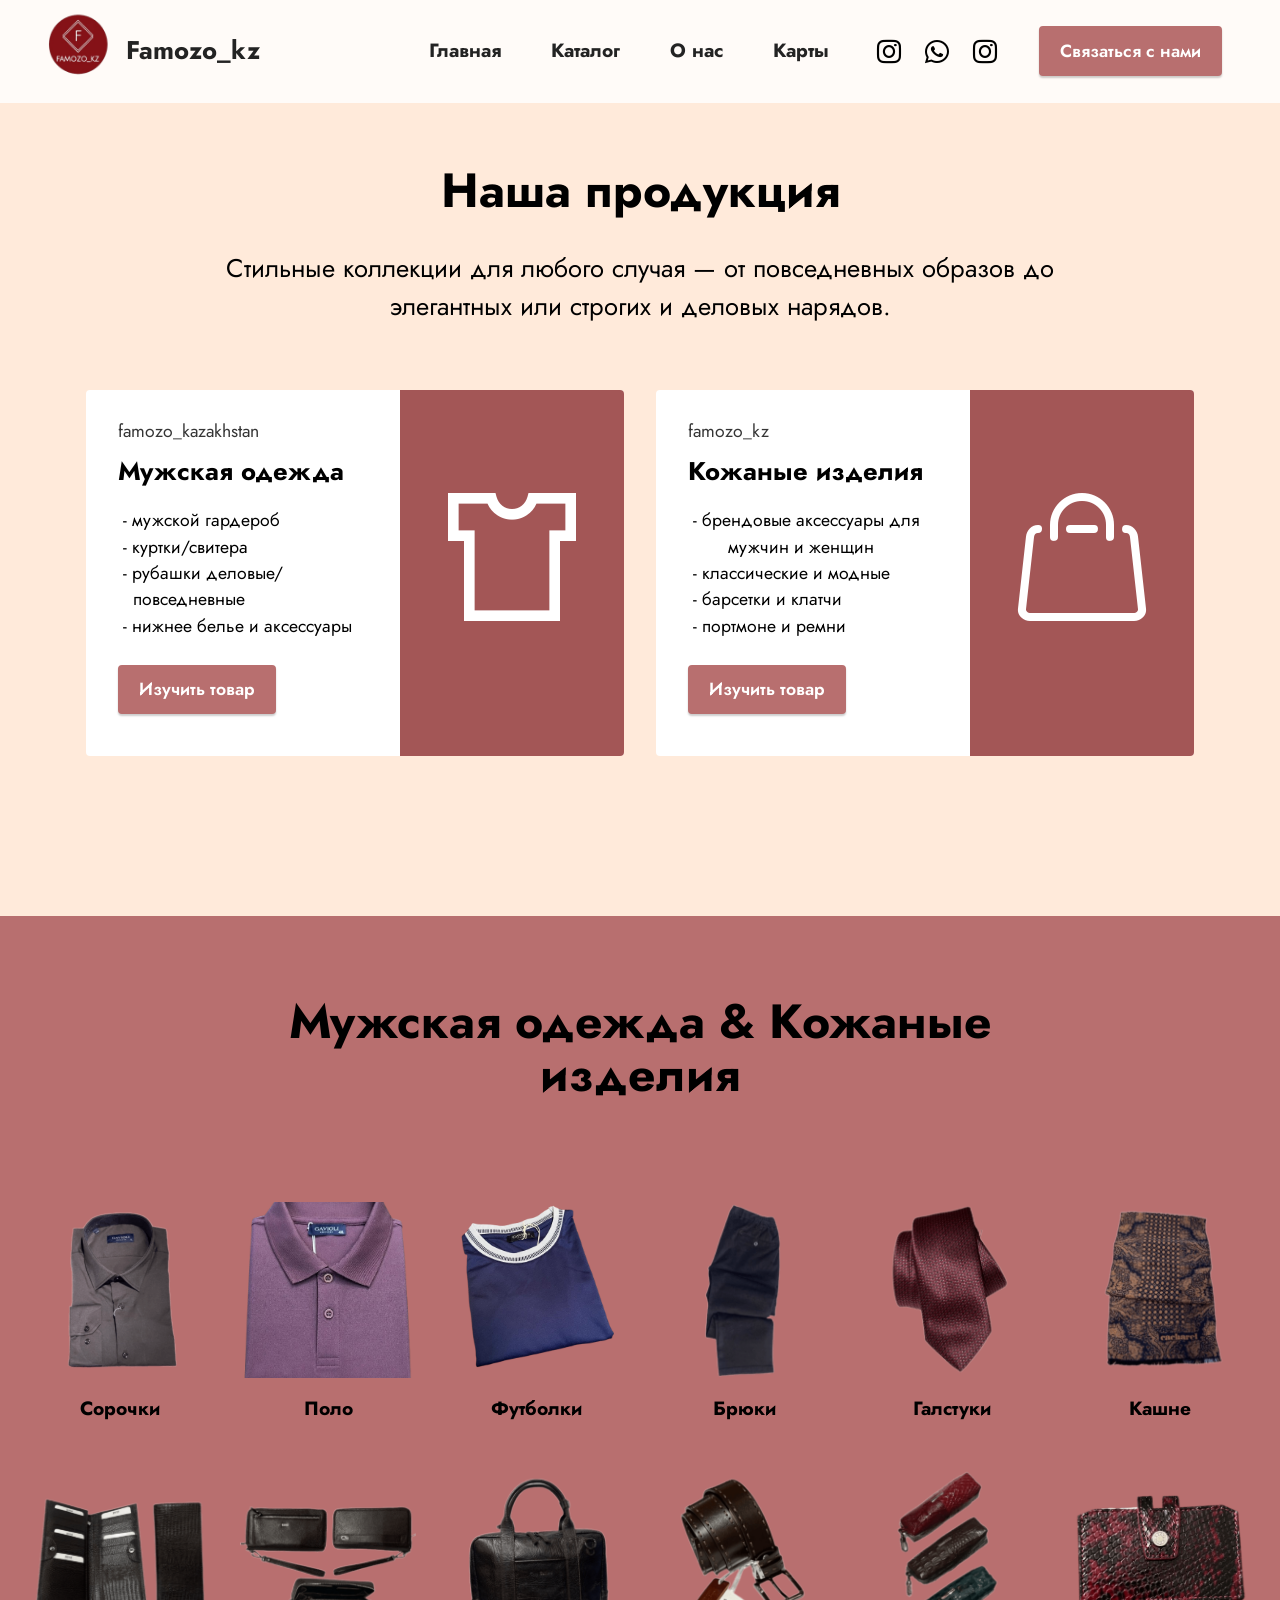
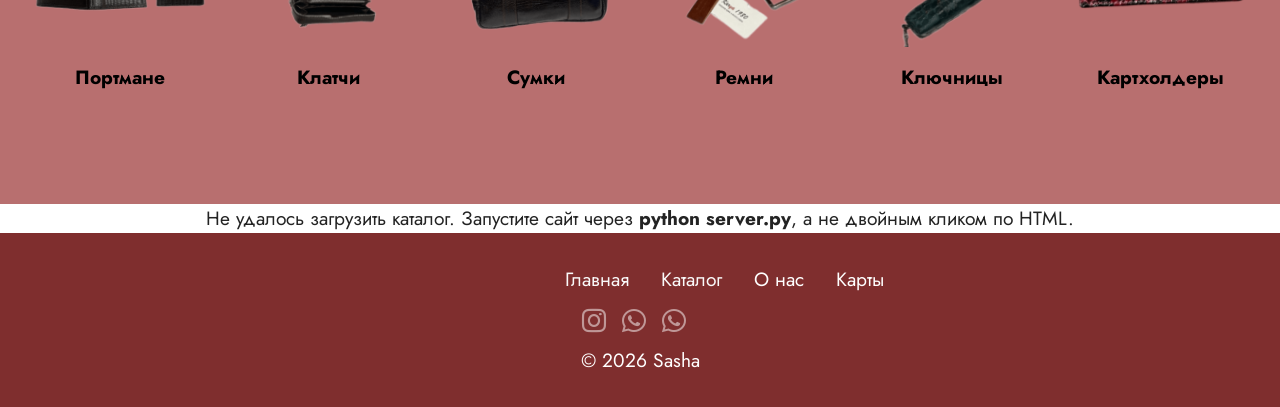
==== catalog.html @ 2999d021 "Initial commit" ====
<!DOCTYPE html>

<html>
<head>
<link href="https://famozo.kz/catalog.html" rel="canonical"/>
<meta charset="utf-8"/>
<meta content="IE=edge" http-equiv="X-UA-Compatible"/>
<meta content="summary_large_image" name="twitter:card">
<meta content="assets/images/catalog-meta.png" name="twitter:image:src"/>
<meta content="assets/images/catalog-meta.png" property="og:image"/>
<meta content="Каталог мужской одежды и аксессуаров в Казахстане | Famozo" name="twitter:title"/>
<meta content="width=device-width, initial-scale=1, minimum-scale=1" name="viewport"/>
<link href="assets/images/logo_3.png" rel="shortcut icon" type="image/x-icon"/>
<meta content="Каталог мужской одежды и кожаных аксессуаров в Казахстане: сорочки, брюки, галстуки, ремни, сумки и портмоне. Брендовые товары Famozo — стиль, качество и доступные цены." name="description"/>
<meta content="Каталог мужской одежды и кожаных аксессуаров в Казахстане" property="og:title"/>
<meta content="Каталог мужской одежды и кожаных аксессуаров в Казахстане: сорочки, брюки, галстуки, ремни, сумки и портмоне. Брендовые товары Famozo — стиль, качество и доступные цены." property="og:description"/>
<meta content="assets/images/logo_4.png" property="og:image"/>
<meta content="https://famozo.kz/catalog.html" property="og:url"/>
<meta content="website" property="og:type"/>
<title>Каталог мужской одежды и аксессуаров в Казахстане | Famozo</title>
<link href="assets/web/assets/mobirise-icons2/mobirise2.css" rel="stylesheet"/>
<link href="assets/web/assets/mobirise-icons-bold/mobirise-icons-bold.css" rel="stylesheet"/>
<link href="assets/bootstrap/css/bootstrap.min.css" rel="stylesheet"/>
<link href="assets/animatecss/animate.css" rel="stylesheet"/>
<link href="assets/dropdown/css/style.css" rel="stylesheet"/>
<link href="assets/socicon/css/styles.css" rel="stylesheet"/>
<link href="assets/theme/css/style.css" rel="stylesheet"/>
<link as="style" href="https://fonts.googleapis.com/css?family=Jost:100,200,300,400,500,600,700,800,900,100i,200i,300i,400i,500i,600i,700i,800i,900i&amp;display=swap" onload="this.onload=null;this.rel='stylesheet'" rel="preload"/>
<noscript><link href="https://fonts.googleapis.com/css?family=Jost:100,200,300,400,500,600,700,800,900,100i,200i,300i,400i,500i,600i,700i,800i,900i&amp;display=swap" rel="stylesheet"/></noscript>
<link as="style" href="assets/mobirise/css/mbr-additional.css?v=V10_A55959_BUTTONS_WHITE_20260609_2" rel="preload"/><link href="assets/mobirise/css/mbr-additional.css?v=V10_A55959_BUTTONS_WHITE_20260609_2" rel="stylesheet" type="text/css"/>
</meta>
<style id="catalog-dynamic-fixes-v10-final">
  /* FAMOZO_VERSION_COLOR_BUTTONS_V10_FINAL
     Принудительное чередование цветов секций каталога и черный текст везде. */
  #dynamic-catalog-sections section.catalog-bg-1,
  section.catalog-bg-1,
  .catalog-bg-1 {
    background: #ffeada !important;
    background-color: #ffeada !important;
  }

  #dynamic-catalog-sections section.catalog-bg-2,
  section.catalog-bg-2,
  .catalog-bg-2 {
    background: #a55959 !important;
    background-color: #a55959 !important;
  }

  #dynamic-catalog-sections section.catalog-bg-1 *,
  #dynamic-catalog-sections section.catalog-bg-2 *,
  section.catalog-bg-1 *,
  section.catalog-bg-2 * {
    color: #000000 !important;
  }

  #dynamic-catalog-sections .item-wrapper,
  section.catalog-bg-1 .item-wrapper,
  section.catalog-bg-2 .item-wrapper {
    background: #f4dbc8 !important;
    color: #000000 !important;
  }


  /* V9: кнопки должны быть белым текстом, даже после правила "весь текст черный" */
  #dynamic-catalog-sections a.item-btn,
  #dynamic-catalog-sections a.item-btn *,
  #dynamic-catalog-sections .btn,
  #dynamic-catalog-sections .btn *,
  section.catalog-bg-1 a.item-btn,
  section.catalog-bg-1 a.item-btn *,
  section.catalog-bg-2 a.item-btn,
  section.catalog-bg-2 a.item-btn * {
    color: #ffffff !important;
  }

  #dynamic-catalog-sections .btn-primary,
  #dynamic-catalog-sections a.item-btn.btn-primary,
  section.catalog-bg-1 .btn-primary,
  section.catalog-bg-2 .btn-primary {
    color: #ffffff !important;
  }
</style>
</head>
<body>
<!-- CURRENT_DARK_BG_COLOR_IS_A55959_AND_BUTTON_TEXT_WHITE_V9 -->
<!-- FAMOZO_VERSION_COLOR_BUTTONS_V10_FINAL -->
<section class="menu menu3 cid-sFAA5oUu2Y" data-bs-version="5.1" id="menu3-0" once="menu">
<nav class="navbar navbar-dropdown navbar-fixed-top navbar-expand-lg">
<div class="container-fluid">
<div class="navbar-brand">
<span class="navbar-logo">
<a href="catalog.html#features013-a">
<img alt="famozo_kz logo" src="assets/images/logo_3.png" style="height: 5.1rem;"/>
</a>
</span>
<span class="navbar-caption-wrap"><a class="navbar-caption text-black display-5" href="">Famozo_kz</a></span>
</div>
<button aria-controls="navbarNavAltMarkup" aria-expanded="false" aria-label="Toggle navigation" class="navbar-toggler" data-bs-target="#navbarSupportedContent" data-bs-toggle="collapse" data-target="#navbarSupportedContent" data-toggle="collapse" type="button">
<div class="hamburger">
<span></span>
<span></span>
<span></span>
<span></span>
</div>
</button>
<div class="collapse navbar-collapse" id="navbarSupportedContent">
<ul class="navbar-nav nav-dropdown" data-app-modern-menu="true"><li class="nav-item"><a class="nav-link link text-black text-primary display-7" href="index.html"><strong>Главная</strong></a></li>
<li class="nav-item"><a class="nav-link link text-black text-primary display-7" href="catalog.html#content4-6"><strong>Каталог</strong></a></li>
<li class="nav-item"><a class="nav-link link text-black text-primary display-7" href="about.html#header6-1c"><strong>О нас</strong></a></li><li class="nav-item"><a class="nav-link link text-black text-primary display-7" href="maps.html#map3-16"><strong>Карты</strong></a></li></ul>
<div class="icons-menu">
<a class="iconfont-wrapper" href="https://www.instagram.com/famozo_kz" target="_blank">
<span class="p-2 mbr-iconfont socicon-instagram socicon" style="color: rgb(0, 0, 0); fill: rgb(0, 0, 0);"></span>
</a>
<a class="iconfont-wrapper" href="https://wa.me/77775479888">
<span class="p-2 mbr-iconfont socicon-whatsapp socicon" style="color: rgb(0, 0, 0); fill: rgb(0, 0, 0);"></span>
</a>
<a class="iconfont-wrapper" href="https://www.instagram.com/famozo_kazakhstan" target="_blank">
<span class="p-2 mbr-iconfont socicon-instagram socicon" style="color: rgb(0, 0, 0); fill: rgb(0, 0, 0);"></span>
</a>
</div>
<div class="navbar-buttons mbr-section-btn"><a class="btn btn-primary display-4" href="index.html#form6-e">Связаться с нами</a></div>
</div>
</div>
</nav>
</section>
<section class="content4 cid-uXARLsxktD" data-bs-version="5.1" id="content4-6">
<div class="container">
<div class="row justify-content-center">
<div class="title col-md-12 col-lg-10">
<h2 class="mbr-section-title mbr-fonts-style align-center mb-4 display-2">
<strong><br/>Наша продукция</strong></h2>
<h3 class="mbr-section-subtitle align-center mbr-fonts-style mb-4 display-5">Стильные коллекции для любого случая — от повседневных образов до элегантных или строгих и деловых нарядов.</h3>
</div>
</div>
</div>
</section>
<section class="features5 cid-uXARXW8n1M" data-bs-version="5.1" id="features6-8">
<div class="container">
<div class="row justify-content-center">
<div class="card col-12 col-lg-6">
<div class="card-wrapper mbr-flex">
<div class="card-box align-left">
<h3 class="card-subtitle mbr-fonts-style align-left mb-2 display-4">famozo_kazakhstan</h3>
<h2 class="card-title mbr-fonts-style align-left mb-3 display-5"><strong>Мужская одежда</strong></h2>
<p class="mbr-text mbr-fonts-style mb-3 display-4"> - мужской гардероб<br/> - куртки/свитера<br/> - рубашки деловые/                   повседневные<br/> - нижнее белье и аксессуары</p>
<div class="mbr-section-btn"><a class="btn btn-primary display-4" href="catalog.html#features013-a">Изучить товар</a></div>
</div>
<div class="img-wrapper img1 align-center">
<a href="catalog.html#features013-a"><span class="mbr-iconfont mobi-mbri-website-theme mobi-mbri" style="color: rgb(255, 255, 255); fill: rgb(255, 255, 255);"></span></a>
</div>
</div>
</div>
<div class="card col-12 col-lg-6">
<div class="card-wrapper mbr-flex">
<div class="card-box align-left">
<h3 class="card-subtitle mbr-fonts-style align-left mb-2 display-4">famozo_kz</h3>
<h2 class="card-title mbr-fonts-style align-left mb-3 display-5"><strong>Кожаные изделия</strong></h2>
<p class="mbr-text mbr-fonts-style mb-3 display-4"> - брендовые аксессуары для            мужчин и женщин<br/> - классические и модные<br/> - барсетки и клатчи<br/> - портмоне и ремни</p>
<div class="mbr-section-btn"><a class="btn btn-primary display-4" href="catalog.html#features013-a">Изучить товар</a></div>
</div>
<div class="img-wrapper img2 align-center">
<a href="catalog.html#features013-a"><span class="mbr-iconfont mbrib-shopping-bag"></span></a>
</div>
</div>
</div>
</div>
</div>
</section>
<section class="features13 start cid-uXAV72wSC8" data-bs-version="5.1" id="features013-a">
<div class="container-fluid">
<div class="row justify-content-center">
<div class="col-12 content-head">
<div class="mbr-section-head mb-5">
<h2 class="mbr-section-title mbr-fonts-style align-center mb-0 display-2"><strong>Мужская одежда &amp; </strong><strong>Кожаные изделия<br/><br/></strong></h2>
</div>
</div>
</div>
<div class="row mbr-section-content">
<div class="item features-image col-6 col-md-4 col-lg-2 active">
<div class="item-wrapper">
<div class="item-img">
<a href="catalog.html#features3-c"><img alt="рубашка" data-bs-slide-to="0" data-slide-to="0" src="assets/images/sorochki.png" title=""/></a>
</div>
<div class="item-content align-left mt-3">
<h3 class="item-title mbr-fonts-style mb-3 display-7"><strong>Сорочки</strong></h3>
</div>
</div>
</div>
<div class="item features-image col-6 col-md-4 col-lg-2 active">
<div class="item-wrapper">
<div class="item-img">
<a href="catalog.html#polo"><img alt="поло" data-bs-slide-to="0" data-slide-to="0" src="assets/images/polo1.png" title=""/></a>
</div>
<div class="item-content align-left mt-3">
<h3 class="item-title mbr-fonts-style mb-3 display-7"><strong>Поло</strong></h3>
</div>
</div>
</div>
<div class="item features-image col-6 col-md-4 col-lg-2 active">
<div class="item-wrapper">
<div class="item-img">
<a href="catalog.html#futbolki"><img alt="поло" data-bs-slide-to="0" data-slide-to="0" src="assets/images/futbolka1.png" title=""/></a>
</div>
<div class="item-content align-left mt-3">
<h3 class="item-title mbr-fonts-style mb-3 display-7"><strong>Футболки</strong></h3>
</div>
</div>
</div>
<div class="item features-image col-6 col-md-4 col-lg-2">
<div class="item-wrapper">
<div class="item-img">
<a href="catalog.html#features3-d"><img alt="брюки" data-bs-slide-to="1" data-slide-to="1" src="assets/images/bryuki.png" title=""/></a>
</div>
<div class="item-content align-left mt-3">
<h3 class="item-title mbr-fonts-style mb-3 display-7"><strong>Брюки</strong></h3>
</div>
</div>
</div><div class="item features-image col-6 col-md-4 col-lg-2">
<div class="item-wrapper">
<div class="item-img">
<a href="catalog.html#features3-l"><img alt="галстуки" data-bs-slide-to="2" data-slide-to="2" src="assets/images/galstuki.png" title=""/></a>
</div>
<div class="item-content align-left mt-3">
<h3 class="item-title mbr-fonts-style mb-3 display-7">
<strong>Галстуки</strong></h3>
</div>
</div>
</div>
<div class="item features-image col-6 col-md-4 col-lg-2">
<div class="item-wrapper">
<div class="item-img">
<a href="catalog.html#features3-m"><img alt="шарфы" data-bs-slide-to="3" data-slide-to="3" src="assets/images/kashne.png" title=""/></a>
</div>
<div class="item-content align-left mt-3">
<h3 class="item-title mbr-fonts-style mb-3 display-7"><strong>Кашне</strong></h3>
</div>
</div>
</div><div class="item features-image col-6 col-md-4 col-lg-2">
<div class="item-wrapper">
<div class="item-img">
<a href="catalog.html#features3-g"><img alt="портмане" data-bs-slide-to="4" data-slide-to="4" src="assets/images/portmane.png" title=""/></a>
</div>
<div class="item-content align-left mt-3">
<h3 class="item-title mbr-fonts-style mb-3 display-7"><strong>Портмане</strong></h3>
</div>
</div>
</div><div class="item features-image col-6 col-md-4 col-lg-2">
<div class="item-wrapper">
<div class="item-img">
<a href="catalog.html#features3-h"><img alt="клатчи" data-bs-slide-to="5" data-slide-to="5" src="assets/images/klatchi.png" title=""/></a>
</div>
<div class="item-content align-left mt-3">
<h3 class="item-title mbr-fonts-style mb-3 display-7"><strong>Клатчи</strong></h3>
</div>
</div>
</div><div class="item features-image col-6 col-md-4 col-lg-2">
<div class="item-wrapper">
<div class="item-img">
<a href="catalog.html#features3-i"><img alt="сумки" data-bs-slide-to="6" data-slide-to="6" src="assets/images/sumki.png" title=""/></a>
</div>
<div class="item-content align-left mt-3">
<h3 class="item-title mbr-fonts-style mb-3 display-7"><strong>Сумки</strong></h3>
</div>
</div>
</div><div class="item features-image col-6 col-md-4 col-lg-2">
<div class="item-wrapper">
<div class="item-img">
<a href="catalog.html#features3-j"><img alt="ремни" data-bs-slide-to="7" data-slide-to="7" src="assets/images/remni.png" title=""/></a>
</div>
<div class="item-content align-left mt-3">
<h3 class="item-title mbr-fonts-style mb-3 display-7"><strong>Ремни</strong></h3>
</div>
</div>
</div><div class="item features-image col-6 col-md-4 col-lg-2">
<div class="item-wrapper">
<div class="item-img">
<a href="catalog.html#features3-k"><img alt="ключницы" data-bs-slide-to="8" data-slide-to="8" src="assets/images/klyuchnitsy.png" title=""/></a>
</div>
<div class="item-content align-left mt-3">
<h3 class="item-title mbr-fonts-style mb-3 display-7"><strong>Ключницы</strong></h3>
</div>
</div>
</div><div class="item features-image col-6 col-md-4 col-lg-2">
<div class="item-wrapper">
<div class="item-img">
<a href="catalog.html#features3-1m"><img alt="картхолдеры" data-bs-slide-to="9" data-slide-to="9" src="assets/images/kartholdery.png" title=""/></a>
</div>
<div class="item-content align-left mt-3">
<h3 class="item-title mbr-fonts-style mb-3 display-7"><strong>Картхолдеры</strong></h3>
</div>
</div>
</div>
</div>
</div>
</section>
<section class="features3 cid-uXGo4y7p2b" data-bs-version="5.1" id="features3-c">
<div class="container">
<div class="mbr-section-head">
<h2 class="mbr-section-title mbr-fonts-style align-center mb-0 display-2"><strong>Мужская одежда<br/></strong></h2>
<h3 class="mbr-section-subtitle mbr-fonts-style align-center mb-0 mt-2 display-2">Сорочки<br/><br/></h3>
</div>
<div class="row mt-4" data-products-category="sorochki">
        <div class="col-12 text-center mbr-fonts-style display-7 products-loading">Загрузка товаров...</div>
    </div>
</div>
</section>
<section class="polo" data-bs-version="5.1" id="polo">
<div class="container">
<div class="mbr-section-head">
<h2 class="mbr-section-title mbr-fonts-style align-center mb-0 display-2">
<strong>Мужская одежда</strong>
</h2>
<h3 class="mbr-section-subtitle mbr-fonts-style align-center mb-0 mt-2 display-2">
            Поло
        </h3>
</div>
<div class="row mt-4" data-products-category="polo">
        <div class="col-12 text-center mbr-fonts-style display-7 products-loading">Загрузка товаров...</div>
    </div>
</div></section>
<section class="polo" data-bs-version="5.1" id="polo">
<div class="futbolki">
<div class="futbolki">
<h2 class="mbr-section-title mbr-fonts-style align-center mb-0 display-2"><strong>Мужская одежда<br/></strong></h2>
<h3 class="mbr-section-subtitle mbr-fonts-style align-center mb-0 mt-2 display-2">Футболки<br/><br/></h3>
</div>
<div class="row mt-4" data-products-category="futbolki">
        <div class="col-12 text-center mbr-fonts-style display-7 products-loading">Загрузка товаров...</div>
    </div></div></section>
<section class="features3 cid-uXGsytsRO8" data-bs-version="5.1" id="features3-d">
<div class="container">
<div class="mbr-section-head">
<h2 class="mbr-section-title mbr-fonts-style align-center mb-0 display-2"><strong>Мужская одежда</strong></h2>
<h3 class="mbr-section-subtitle mbr-fonts-style align-center mb-0 mt-2 display-2">Брюки<br/><br/><br/></h3>
</div>
<div class="row mt-4" data-products-category="bryuki">
        <div class="col-12 text-center mbr-fonts-style display-7 products-loading">Загрузка товаров...</div>
    </div>
</div>
</section>
<section class="features3 cid-vb8LGgIkGy" data-bs-version="5.1" id="features3-m">
<div class="container">
<div class="mbr-section-head">
<h2 class="mbr-section-title mbr-fonts-style align-center mb-0 display-2"><strong>Мужская одежда</strong></h2>
<h3 class="mbr-section-subtitle mbr-fonts-style align-center mb-0 mt-2 display-2">Кашне<br/><br/><br/></h3>
</div>
<div class="row mt-4" data-products-category="kashne">
        <div class="col-12 text-center mbr-fonts-style display-7 products-loading">Загрузка товаров...</div>
    </div>
</div>
</section>
<section class="features3 cid-vaznVIGnr2" data-bs-version="5.1" id="features3-l">
<div class="container">
<div class="mbr-section-head">
<h2 class="mbr-section-title mbr-fonts-style align-center mb-0 display-2"><strong>Мужская одежда</strong></h2>
<h3 class="mbr-section-subtitle mbr-fonts-style align-center mb-0 mt-2 display-2">Галстуки<br/><br/><br/></h3>
</div>
<div class="row mt-4" data-products-category="galstuki">
        <div class="col-12 text-center mbr-fonts-style display-7 products-loading">Загрузка товаров...</div>
    </div>
</div>
</section>
<section class="features3 cid-v4l5UlBt3F" data-bs-version="5.1" id="features3-g">
<div class="container">
<div class="mbr-section-head">
<h2 class="mbr-section-title mbr-fonts-style align-center mb-0 display-2"><strong>Кожаные изделия</strong></h2>
<h3 class="mbr-section-subtitle mbr-fonts-style align-center mb-0 mt-2 display-2">Портмане<br/><br/><br/></h3>
</div>
<div class="row mt-4" data-products-category="portmane">
        <div class="col-12 text-center mbr-fonts-style display-7 products-loading">Загрузка товаров...</div>
    </div>
</div>
</section>
<section class="features3 cid-v5a59zEicS" data-bs-version="5.1" id="features3-h">
<div class="container">
<div class="mbr-section-head">
<h2 class="mbr-section-title mbr-fonts-style align-center mb-0 display-2"><strong>Кожаные изделия</strong></h2>
<h3 class="mbr-section-subtitle mbr-fonts-style align-center mb-0 mt-2 display-2">Клатчи<br/><br/><br/></h3>
</div>
<div class="row mt-4" data-products-category="klatchi">
        <div class="col-12 text-center mbr-fonts-style display-7 products-loading">Загрузка товаров...</div>
    </div>
</div>
</section>
<section class="features3 cid-v5a84sTyLU" data-bs-version="5.1" id="features3-i">
<div class="container">
<div class="mbr-section-head">
<h2 class="mbr-section-title mbr-fonts-style align-center mb-0 display-2"><strong>Кожаные изделия</strong></h2>
<h3 class="mbr-section-subtitle mbr-fonts-style align-center mb-0 mt-2 display-2">Сумки<br/><br/><br/></h3>
</div>
<div class="row mt-4" data-products-category="sumki">
        <div class="col-12 text-center mbr-fonts-style display-7 products-loading">Загрузка товаров...</div>
    </div>
</div>
</section>
<section class="features3 cid-v5ac5IHsB3" data-bs-version="5.1" id="features3-j">
<div class="container">
<div class="mbr-section-head">
<h2 class="mbr-section-title mbr-fonts-style align-center mb-0 display-2"><strong>Кожаные изделия</strong></h2>
<h3 class="mbr-section-subtitle mbr-fonts-style align-center mb-0 mt-2 display-2">Ремни<br/><br/><br/></h3>
</div>
<div class="row mt-4" data-products-category="remni">
        <div class="col-12 text-center mbr-fonts-style display-7 products-loading">Загрузка товаров...</div>
    </div>
</div>
</section>
<section class="features3 cid-v6wdyoDz8e" data-bs-version="5.1" id="features3-k">
<div class="container">
<div class="mbr-section-head">
<h2 class="mbr-section-title mbr-fonts-style align-center mb-0 display-2"><strong>Кожаные изделия</strong></h2>
<h3 class="mbr-section-subtitle mbr-fonts-style align-center mb-0 mt-2 display-2">Ключницы<br/><br/><br/></h3>
</div>
<div class="row mt-4" data-products-category="klyuchnicy">
        <div class="col-12 text-center mbr-fonts-style display-7 products-loading">Загрузка товаров...</div>
    </div>
</div>
</section>
<section class="features3 cid-viE1UUzn55" data-bs-version="5.1" id="features3-1m">
<div class="container">
<div class="mbr-section-head">
<h2 class="mbr-section-title mbr-fonts-style align-center mb-0 display-2"><strong>Кожаные изделия</strong></h2>
<h3 class="mbr-section-subtitle mbr-fonts-style align-center mb-0 mt-2 display-2">Картхолдеры<br/><br/><br/></h3>
</div>
<div class="row mt-4" data-products-category="kartholdery">
        <div class="col-12 text-center mbr-fonts-style display-7 products-loading">Загрузка товаров...</div>
    </div>
</div>
</section>
<section class="footer3 cid-sFAOjz8nX7" data-bs-version="5.1" id="footer3-1" once="footers">
<div class="container">
<div class="media-container-row align-center mbr-white">
<div class="row row-links">
<ul class="foot-menu">
<li class="foot-menu-item mbr-fonts-style display-7">                            <a class="text-white" href="#top">Главная</a></li><li class="foot-menu-item mbr-fonts-style display-7"><a class="text-white" href="index.html#content4-5">Каталог</a></li><li class="foot-menu-item mbr-fonts-style display-7">О нас</li><li class="foot-menu-item mbr-fonts-style display-7">Карты</li></ul>
</div>
<div class="row social-row">
<div class="social-list align-right pb-2">
<div class="soc-item">
<a href="https://twitter.com/mobirise" target="_blank">
<span class="mbr-iconfont mbr-iconfont-social socicon-instagram socicon" style="color: rgb(255, 255, 255); fill: rgb(255, 255, 255);"></span>
</a>
</div><div class="soc-item">
<a href="https://www.facebook.com/pages/Mobirise/1616226671953247" target="_blank">
<span class="mbr-iconfont mbr-iconfont-social socicon-whatsapp socicon"></span>
</a>
</div><div class="soc-item">
<a href="https://www.facebook.com/pages/Mobirise/1616226671953247" target="_blank">
<span class="mbr-iconfont mbr-iconfont-social socicon-whatsapp socicon"></span>
</a>
</div></div>
</div>
<div class="row row-copirayt">
<p class="mbr-text mb-0 mbr-fonts-style mbr-white align-center display-7">© 2026 Sasha</p>
</div>
</div>
</div>
<!-- WhatsApp кнопки обрабатываются в assets/catalog-db.js -->

</section>
<script src="assets/catalog-db.js?v=V10_A55959_BUTTONS_WHITE_20260609_2"></script>
</body>
</html>
---- assets/web/assets/mobirise-icons2/mobirise2.css ----
@font-face {
  font-family: 'Moririse2';
  font-display: swap;
  src:  url('mobirise2.eot?f2bix4');
  src:  url('mobirise2.eot?f2bix4#iefix') format('embedded-opentype'),
    url('mobirise2.ttf?f2bix4') format('truetype'),
    url('mobirise2.woff?f2bix4') format('woff'),
    url('mobirise2.svg?f2bix4#mobirise2') format('svg');
  font-weight: normal;
  font-style: normal;
}

[class^="mobi-"], [class*=" mobi-"] {
  /* use !important to prevent issues with browser extensions that change fonts */
  font-family: 'Moririse2' !important;
  speak: none;
  font-style: normal;
  font-weight: normal;
  font-variant: normal;
  text-transform: none;
  line-height: 1;

  /* Better Font Rendering =========== */
  -webkit-font-smoothing: antialiased;
  -moz-osx-font-smoothing: grayscale;
}

.mobi-mbri-add-submenu:before {
  content: "\e900";
}
.mobi-mbri-alert:before {
  content: "\e901";
}
.mobi-mbri-align-center:before {
  content: "\e902";
}
.mobi-mbri-align-justify:before {
  content: "\e903";
}
.mobi-mbri-align-left:before {
  content: "\e904";
}
.mobi-mbri-align-right:before {
  content: "\e905";
}
.mobi-mbri-android:before {
  content: "\e906";
}
.mobi-mbri-apple:before {
  content: "\e907";
}
.mobi-mbri-arrow-down:before {
  content: "\e908";
}
.mobi-mbri-arrow-next:before {
  content: "\e909";
}
.mobi-mbri-arrow-prev:before {
  content: "\e90a";
}
.mobi-mbri-arrow-up:before {
  content: "\e90b";
}
.mobi-mbri-bold:before {
  content: "\e90c";
}
.mobi-mbri-bookmark:before {
  content: "\e90d";
}
.mobi-mbri-bootstrap:before {
  content: "\e90e";
}
.mobi-mbri-briefcase:before {
  content: "\e90f";
}
.mobi-mbri-browse:before {
  content: "\e910";
}
.mobi-mbri-bulleted-list:before {
  content: "\e911";
}
.mobi-mbri-calendar:before {
  content: "\e912";
}
.mobi-mbri-camera:before {
  content: "\e913";
}
.mobi-mbri-cart-add:before {
  content: "\e914";
}
.mobi-mbri-cart-full:before {
  content: "\e915";
}
.mobi-mbri-cash:before {
  content: "\e916";
}
.mobi-mbri-change-style:before {
  content: "\e917";
}
.mobi-mbri-chat:before {
  content: "\e918";
}
.mobi-mbri-clock:before {
  content: "\e919";
}
.mobi-mbri-close:before {
  content: "\e91a";
}
.mobi-mbri-cloud:before {
  content: "\e91b";
}
.mobi-mbri-code:before {
  content: "\e91c";
}
.mobi-mbri-contact-form:before {
  content: "\e91d";
}
.mobi-mbri-credit-card:before {
  content: "\e91e";
}
.mobi-mbri-cursor-click:before {
  content: "\e91f";
}
.mobi-mbri-cust-feedback:before {
  content: "\e920";
}
.mobi-mbri-database:before {
  content: "\e921";
}
.mobi-mbri-delivery:before {
  content: "\e922";
}
.mobi-mbri-desktop:before {
  content: "\e923";
}
.mobi-mbri-devices:before {
  content: "\e924";
}
.mobi-mbri-down:before {
  content: "\e925";
}
.mobi-mbri-download-2:before {
  content: "\e926";
}
.mobi-mbri-download:before {
  content: "\e927";
}
.mobi-mbri-drag-n-drop-2:before {
  content: "\e928";
}
.mobi-mbri-drag-n-drop:before {
  content: "\e929";
}
.mobi-mbri-edit-2:before {
  content: "\e92a";
}
.mobi-mbri-edit:before {
  content: "\e92b";
}
.mobi-mbri-error:before {
  content: "\e92c";
}
.mobi-mbri-extension:before {
  content: "\e92d";
}
.mobi-mbri-features:before {
  content: "\e92e";
}
.mobi-mbri-file:before {
  content: "\e92f";
}
.mobi-mbri-flag:before {
  content: "\e930";
}
.mobi-mbri-folder:before {
  content: "\e931";
}
.mobi-mbri-gift:before {
  content: "\e932";
}
.mobi-mbri-github:before {
  content: "\e933";
}
.mobi-mbri-globe-2:before {
  content: "\e934";
}
.mobi-mbri-globe:before {
  content: "\e935";
}
.mobi-mbri-growing-chart:before {
  content: "\e936";
}
.mobi-mbri-hearth:before {
  content: "\e937";
}
.mobi-mbri-help:before {
  content: "\e938";
}
.mobi-mbri-home:before {
  content: "\e939";
}
.mobi-mbri-hot-cup:before {
  content: "\e93a";
}
.mobi-mbri-idea:before {
  content: "\e93b";
}
.mobi-mbri-image-gallery:before {
  content: "\e93c";
}
.mobi-mbri-image-slider:before {
  content: "\e93d";
}
.mobi-mbri-info:before {
  content: "\e93e";
}
.mobi-mbri-italic:before {
  content: "\e93f";
}
.mobi-mbri-key:before {
  content: "\e940";
}
.mobi-mbri-laptop:before {
  content: "\e941";
}
.mobi-mbri-layers:before {
  content: "\e942";
}
.mobi-mbri-left-right:before {
  content: "\e943";
}
.mobi-mbri-left:before {
  content: "\e944";
}
.mobi-mbri-letter:before {
  content: "\e945";
}
.mobi-mbri-like:before {
  content: "\e946";
}
.mobi-mbri-link:before {
  content: "\e947";
}
.mobi-mbri-lock:before {
  content: "\e948";
}
.mobi-mbri-login:before {
  content: "\e949";
}
.mobi-mbri-logout:before {
  content: "\e94a";
}
.mobi-mbri-magic-stick:before {
  content: "\e94b";
}
.mobi-mbri-map-pin:before {
  content: "\e94c";
}
.mobi-mbri-menu:before {
  content: "\e94d";
}
.mobi-mbri-mobile-2:before {
  content: "\e94e";
}
.mobi-mbri-mobile-horizontal:before {
  content: "\e94f";
}
.mobi-mbri-mobile:before {
  content: "\e950";
}
.mobi-mbri-mobirise:before {
  content: "\e951";
}
.mobi-mbri-more-horizontal:before {
  content: "\e952";
}
.mobi-mbri-more-vertical:before {
  content: "\e953";
}
.mobi-mbri-music:before {
  content: "\e954";
}
.mobi-mbri-new-file:before {
  content: "\e955";
}
.mobi-mbri-numbered-list:before {
  content: "\e956";
}
.mobi-mbri-opened-folder:before {
  content: "\e957";
}
.mobi-mbri-pages:before {
  content: "\e958";
}
.mobi-mbri-paper-plane:before {
  content: "\e959";
}
.mobi-mbri-paperclip:before {
  content: "\e95a";
}
.mobi-mbri-phone:before {
  content: "\e95b";
}
.mobi-mbri-photo:before {
  content: "\e95c";
}
.mobi-mbri-photos:before {
  content: "\e95d";
}
.mobi-mbri-pin:before {
  content: "\e95e";
}
.mobi-mbri-play:before {
  content: "\e95f";
}
.mobi-mbri-plus:before {
  content: "\e960";
}
.mobi-mbri-preview:before {
  content: "\e961";
}
.mobi-mbri-print:before {
  content: "\e962";
}
.mobi-mbri-protect:before {
  content: "\e963";
}
.mobi-mbri-question:before {
  content: "\e964";
}
.mobi-mbri-quote-left:before {
  content: "\e965";
}
.mobi-mbri-quote-right:before {
  content: "\e966";
}
.mobi-mbri-redo:before {
  content: "\e967";
}
.mobi-mbri-refresh:before {
  content: "\e968";
}
.mobi-mbri-responsive-2:before {
  content: "\e969";
}
.mobi-mbri-responsive:before {
  content: "\e96a";
}
.mobi-mbri-right:before {
  content: "\e96b";
}
.mobi-mbri-rocket:before {
  content: "\e96c";
}
.mobi-mbri-sad-face:before {
  content: "\e96d";
}
.mobi-mbri-sale:before {
  content: "\e96e";
}
.mobi-mbri-save:before {
  content: "\e96f";
}
.mobi-mbri-search:before {
  content: "\e970";
}
.mobi-mbri-setting-2:before {
  content: "\e971";
}
.mobi-mbri-setting-3:before {
  content: "\e972";
}
.mobi-mbri-setting:before {
  content: "\e973";
}
.mobi-mbri-share:before {
  content: "\e974";
}
.mobi-mbri-shopping-bag:before {
  content: "\e975";
}
.mobi-mbri-shopping-basket:before {
  content: "\e976";
}
.mobi-mbri-shopping-cart:before {
  content: "\e977";
}
.mobi-mbri-sites:before {
  content: "\e978";
}
.mobi-mbri-smile-face:before {
  content: "\e979";
}
.mobi-mbri-speed:before {
  content: "\e97a";
}
.mobi-mbri-star:before {
  content: "\e97b";
}
.mobi-mbri-success:before {
  content: "\e97c";
}
.mobi-mbri-sun:before {
  content: "\e97d";
}
.mobi-mbri-sun2:before {
  content: "\e97e";
}
.mobi-mbri-tablet-vertical:before {
  content: "\e97f";
}
.mobi-mbri-tablet:before {
  content: "\e980";
}
.mobi-mbri-target:before {
  content: "\e981";
}
.mobi-mbri-timer:before {
  content: "\e982";
}
.mobi-mbri-to-ftp:before {
  content: "\e983";
}
.mobi-mbri-to-local-drive:before {
  content: "\e984";
}
.mobi-mbri-touch-swipe:before {
  content: "\e985";
}
.mobi-mbri-touch:before {
  content: "\e986";
}
.mobi-mbri-trash:before {
  content: "\e987";
}
.mobi-mbri-underline:before {
  content: "\e988";
}
.mobi-mbri-undo:before {
  content: "\e989";
}
.mobi-mbri-unlink:before {
  content: "\e98a";
}
.mobi-mbri-unlock:before {
  content: "\e98b";
}
.mobi-mbri-up-down:before {
  content: "\e98c";
}
.mobi-mbri-up:before {
  content: "\e98d";
}
.mobi-mbri-update:before {
  content: "\e98e";
}
.mobi-mbri-upload-2:before {
  content: "\e98f";
}
.mobi-mbri-upload:before {
  content: "\e990";
}
.mobi-mbri-user-2:before {
  content: "\e991";
}
.mobi-mbri-user:before {
  content: "\e992";
}
.mobi-mbri-users:before {
  content: "\e993";
}
.mobi-mbri-video-play:before {
  content: "\e994";
}
.mobi-mbri-video:before {
  content: "\e995";
}
.mobi-mbri-watch:before {
  content: "\e996";
}
.mobi-mbri-website-theme-2:before {
  content: "\e997";
}
.mobi-mbri-website-theme:before {
  content: "\e998";
}
.mobi-mbri-wifi:before {
  content: "\e999";
}
.mobi-mbri-windows:before {
  content: "\e99a";
}
.mobi-mbri-zoom-in:before {
  content: "\e99b";
}
.mobi-mbri-zoom-out:before {
  content: "\e99c";
}
---- assets/web/assets/mobirise-icons-bold/mobirise-icons-bold.css ----
@font-face {
  font-family: 'mobirise-icons-bold';
  font-display: swap;
  src:  url('mobirise-icons-bold.eot?m1l4yr');
  src:  url('mobirise-icons-bold.eot?m1l4yr#iefix') format('embedded-opentype'),
    url('mobirise-icons-bold.ttf?m1l4yr') format('truetype'),
    url('mobirise-icons-bold.woff?m1l4yr') format('woff'),
    url('mobirise-icons-bold.svg?m1l4yr#mobirise-icons-bold') format('svg');
  font-weight: normal;
  font-style: normal;
}

[class^="mbrib-"], [class*="mbrib-"] {
  /* use !important to prevent issues with browser extensions that change fonts */
  font-family: 'mobirise-icons-bold' !important;
  speak: none;
  font-style: normal;
  font-weight: normal;
  font-variant: normal;
  text-transform: none;
  line-height: 1;

  /* Better Font Rendering =========== */
  -webkit-font-smoothing: antialiased;
  -moz-osx-font-smoothing: grayscale;
}

.mbrib-add-submenu:before {
  content: "\e900";
}
.mbrib-alert:before {
  content: "\e901";
}
.mbrib-align-center:before {
  content: "\e902";
}
.mbrib-align-justify:before {
  content: "\e903";
}
.mbrib-align-left:before {
  content: "\e904";
}
.mbrib-align-right:before {
  content: "\e905";
}
.mbrib-android:before {
  content: "\e906";
}
.mbrib-apple:before {
  content: "\e907";
}
.mbrib-arrow-down:before {
  content: "\e908";
}
.mbrib-arrow-next:before {
  content: "\e909";
}
.mbrib-arrow-prev:before {
  content: "\e90a";
}
.mbrib-arrow-up:before {
  content: "\e90b";
}
.mbrib-bold:before {
  content: "\e90c";
}
.mbrib-bookmark:before {
  content: "\e90d";
}
.mbrib-bootstrap:before {
  content: "\e90e";
}
.mbrib-briefcase:before {
  content: "\e90f";
}
.mbrib-browse:before {
  content: "\e910";
}
.mbrib-bulleted-list:before {
  content: "\e911";
}
.mbrib-calendar:before {
  content: "\e912";
}
.mbrib-camera:before {
  content: "\e913";
}
.mbrib-cart-add:before {
  content: "\e914";
}
.mbrib-cart-full:before {
  content: "\e915";
}
.mbrib-cash:before {
  content: "\e916";
}
.mbrib-change-style:before {
  content: "\e917";
}
.mbrib-chat:before {
  content: "\e918";
}
.mbrib-clock:before {
  content: "\e919";
}
.mbrib-close:before {
  content: "\e91a";
}
.mbrib-cloud:before {
  content: "\e91b";
}
.mbrib-code:before {
  content: "\e91c";
}
.mbrib-contact-form:before {
  content: "\e91d";
}
.mbrib-credit-card:before {
  content: "\e91e";
}
.mbrib-cursor-click:before {
  content: "\e91f";
}
.mbrib-cust-feedback:before {
  content: "\e920";
}
.mbrib-database:before {
  content: "\e921";
}
.mbrib-delivery:before {
  content: "\e922";
}
.mbrib-desktop:before {
  content: "\e923";
}
.mbrib-devices:before {
  content: "\e924";
}
.mbrib-down:before {
  content: "\e925";
}
.mbrib-download:before {
  content: "\e926";
}
.mbrib-drag-n-drop:before {
  content: "\e927";
}
.mbrib-drag-n-drop2:before {
  content: "\e928";
}
.mbrib-edit:before {
  content: "\e929";
}
.mbrib-edit2:before {
  content: "\e92a";
}
.mbrib-error:before {
  content: "\e92b";
}
.mbrib-extension:before {
  content: "\e92c";
}
.mbrib-features:before {
  content: "\e92d";
}
.mbrib-file:before {
  content: "\e92e";
}
.mbrib-flag:before {
  content: "\e92f";
}
.mbrib-folder:before {
  content: "\e930";
}
.mbrib-gift:before {
  content: "\e931";
}
.mbrib-github:before {
  content: "\e932";
}
.mbrib-globe-2:before {
  content: "\e933";
}
.mbrib-globe:before {
  content: "\e934";
}
.mbrib-growing-chart:before {
  content: "\e935";
}
.mbrib-hearth:before {
  content: "\e936";
}
.mbrib-help:before {
  content: "\e937";
}
.mbrib-home:before {
  content: "\e938";
}
.mbrib-hot-cup:before {
  content: "\e939";
}
.mbrib-idea:before {
  content: "\e93a";
}
.mbrib-image-gallery:before {
  content: "\e93b";
}
.mbrib-image-slider:before {
  content: "\e93c";
}
.mbrib-info:before {
  content: "\e93d";
}
.mbrib-italic:before {
  content: "\e93e";
}
.mbrib-key:before {
  content: "\e93f";
}
.mbrib-laptop:before {
  content: "\e940";
}
.mbrib-layers:before {
  content: "\e941";
}
.mbrib-left-right:before {
  content: "\e942";
}
.mbrib-left:before {
  content: "\e943";
}
.mbrib-letter:before {
  content: "\e944";
}
.mbrib-like:before {
  content: "\e945";
}
.mbrib-link:before {
  content: "\e946";
}
.mbrib-lock:before {
  content: "\e947";
}
.mbrib-login:before {
  content: "\e948";
}
.mbrib-logout:before {
  content: "\e949";
}
.mbrib-magic-stick:before {
  content: "\e94a";
}
.mbrib-map-pin:before {
  content: "\e94b";
}
.mbrib-menu:before {
  content: "\e94c";
}
.mbrib-mobile:before {
  content: "\e94d";
}
.mbrib-mobile2:before {
  content: "\e94e";
}
.mbrib-mobirise:before {
  content: "\e94f";
}
.mbrib-more-horizontal:before {
  content: "\e950";
}
.mbrib-more-vertical:before {
  content: "\e951";
}
.mbrib-music:before {
  content: "\e952";
}
.mbrib-new-file:before {
  content: "\e953";
}
.mbrib-numbered-list:before {
  content: "\e954";
}
.mbrib-opened-folder:before {
  content: "\e955";
}
.mbrib-pages:before {
  content: "\e956";
}
.mbrib-paper-plane:before {
  content: "\e957";
}
.mbrib-paperclip:before {
  content: "\e958";
}
.mbrib-photo:before {
  content: "\e959";
}
.mbrib-photos:before {
  content: "\e95a";
}
.mbrib-pin:before {
  content: "\e95b";
}
.mbrib-play:before {
  content: "\e95c";
}
.mbrib-plus:before {
  content: "\e95d";
}
.mbrib-preview:before {
  content: "\e95e";
}
.mbrib-print:before {
  content: "\e95f";
}
.mbrib-protect:before {
  content: "\e960";
}
.mbrib-question:before {
  content: "\e961";
}
.mbrib-quote-left:before {
  content: "\e962";
}
.mbrib-quote-right:before {
  content: "\e963";
}
.mbrib-redo:before {
  content: "\e964";
}
.mbrib-refresh:before {
  content: "\e965";
}
.mbrib-responsive:before {
  content: "\e966";
}
.mbrib-right:before {
  content: "\e967";
}
.mbrib-rocket:before {
  content: "\e968";
}
.mbrib-sad-face:before {
  content: "\e969";
}
.mbrib-sale:before {
  content: "\e96a";
}
.mbrib-save:before {
  content: "\e96b";
}
.mbrib-search:before {
  content: "\e96c";
}
.mbrib-setting:before {
  content: "\e96d";
}
.mbrib-setting2:before {
  content: "\e96e";
}
.mbrib-setting3:before {
  content: "\e96f";
}
.mbrib-share:before {
  content: "\e970";
}
.mbrib-shopping-bag:before {
  content: "\e971";
}
.mbrib-shopping-basket:before {
  content: "\e972";
}
.mbrib-shopping-cart:before {
  content: "\e973";
}
.mbrib-sites:before {
  content: "\e974";
}
.mbrib-smile-face:before {
  content: "\e975";
}
.mbrib-speed:before {
  content: "\e976";
}
.mbrib-star:before {
  content: "\e977";
}
.mbrib-success:before {
  content: "\e978";
}
.mbrib-sun:before {
  content: "\e979";
}
.mbrib-sun2:before {
  content: "\e97a";
}
.mbrib-tablet-vertical:before {
  content: "\e97b";
}
.mbrib-tablet:before {
  content: "\e97c";
}
.mbrib-target:before {
  content: "\e97d";
}
.mbrib-timer:before {
  content: "\e97e";
}
.mbrib-to-ftp:before {
  content: "\e97f";
}
.mbrib-to-local-drive:before {
  content: "\e980";
}
.mbrib-touch-swipe:before {
  content: "\e981";
}
.mbrib-touch:before {
  content: "\e982";
}
.mbrib-trash:before {
  content: "\e983";
}
.mbrib-underline:before {
  content: "\e984";
}
.mbrib-undo:before {
  content: "\e985";
}
.mbrib-unlink:before {
  content: "\e986";
}
.mbrib-unlock:before {
  content: "\e987";
}
.mbrib-up-down:before {
  content: "\e988";
}
.mbrib-up:before {
  content: "\e989";
}
.mbrib-update:before {
  content: "\e98a";
}
.mbrib-upload:before {
  content: "\e98b";
}
.mbrib-user:before {
  content: "\e98c";
}
.mbrib-user2:before {
  content: "\e98d";
}
.mbrib-users:before {
  content: "\e98e";
}
.mbrib-video-play:before {
  content: "\e98f";
}
.mbrib-video:before {
  content: "\e990";
}
.mbrib-watch:before {
  content: "\e991";
}
.mbrib-website-theme:before {
  content: "\e992";
}
.mbrib-wifi:before {
  content: "\e993";
}
.mbrib-windows:before {
  content: "\e994";
}
.mbrib-zoom-out:before {
  content: "\e995";
}
---- assets/dropdown/css/style.css ----
.navbar-dropdown {
  left: 0;
  padding: 0;
  position: absolute;
  right: 0;
  top: 0;
  transition: all 0.45s ease;
  z-index: 1030;
  background: #282828; }
  .navbar-dropdown .navbar-logo {
    margin-right: 0.8rem;
    transition: margin 0.3s ease-in-out;
    vertical-align: middle; }
    .navbar-dropdown .navbar-logo img {
      height: 3.125rem;
      transition: all 0.3s ease-in-out; }
    .navbar-dropdown .navbar-logo.mbr-iconfont {
      font-size: 3.125rem;
      line-height: 3.125rem; }
  .navbar-dropdown .navbar-caption {
    font-weight: 700;
    white-space: normal;
    vertical-align: -4px;
    line-height: 3.125rem !important; }
    .navbar-dropdown .navbar-caption, .navbar-dropdown .navbar-caption:hover {
      color: inherit;
      text-decoration: none; }
  .navbar-dropdown .mbr-iconfont + .navbar-caption {
    vertical-align: -1px; }
  .navbar-dropdown.navbar-fixed-top {
    position: fixed; }
  .navbar-dropdown .navbar-brand span {
    vertical-align: -4px; }
  .navbar-dropdown.bg-color.transparent {
    background: none; }
  .navbar-dropdown.navbar-short .navbar-brand {
    padding: 0.625rem 0; }
    .navbar-dropdown.navbar-short .navbar-brand span {
      vertical-align: -1px; }
  .navbar-dropdown.navbar-short .navbar-caption {
    line-height: 2.375rem !important;
    vertical-align: -2px; }
  .navbar-dropdown.navbar-short .navbar-logo {
    margin-right: 0.5rem; }
    .navbar-dropdown.navbar-short .navbar-logo img {
      height: 2.375rem; }
    .navbar-dropdown.navbar-short .navbar-logo.mbr-iconfont {
      font-size: 2.375rem;
      line-height: 2.375rem; }
  .navbar-dropdown.navbar-short .mbr-table-cell {
    height: 3.625rem; }
  .navbar-dropdown .navbar-close {
    left: 0.6875rem;
    position: fixed;
    top: 0.75rem;
    z-index: 1000; }
  .navbar-dropdown .hamburger-icon {
    content: "";
    display: inline-block;
    vertical-align: middle;
    width: 16px;
    -webkit-box-shadow: 0 -6px 0 1px #282828,0 0 0 1px #282828,0 6px 0 1px #282828;
    -moz-box-shadow: 0 -6px 0 1px #282828,0 0 0 1px #282828,0 6px 0 1px #282828;
    box-shadow: 0 -6px 0 1px #282828,0 0 0 1px #282828,0 6px 0 1px #282828; }

.dropdown-menu .dropdown-toggle[data-toggle="dropdown-submenu"]::after {
  border-bottom: 0.35em solid transparent;
  border-left: 0.35em solid;
  border-right: 0;
  border-top: 0.35em solid transparent;
  margin-left: 0.3rem; }

.dropdown-menu .dropdown-item:focus {
  outline: 0; }

.nav-dropdown {
  font-size: 0.75rem;
  font-weight: 500;
  height: auto !important; }
  .nav-dropdown .nav-btn {
    padding-left: 1rem; }
  .nav-dropdown .link {
    margin: .667em 1.667em;
    font-weight: 500;
    padding: 0;
    transition: color .2s ease-in-out; }
    .nav-dropdown .link.dropdown-toggle {
      margin-right: 2.583em; }
      .nav-dropdown .link.dropdown-toggle::after {
        margin-left: .25rem;
        border-top: 0.35em solid;
        border-right: 0.35em solid transparent;
        border-left: 0.35em solid transparent;
        border-bottom: 0; }
      .nav-dropdown .link.dropdown-toggle[aria-expanded="true"] {
        margin: 0;
        padding: 0.667em 3.263em  0.667em 1.667em; }
  .nav-dropdown .link::after,
  .nav-dropdown .dropdown-item::after {
    color: inherit; }
  .nav-dropdown .btn {
    font-size: 0.75rem;
    font-weight: 700;
    letter-spacing: 0;
    margin-bottom: 0;
    padding-left: 1.25rem;
    padding-right: 1.25rem; }
  .nav-dropdown .dropdown-menu {
    border-radius: 0;
    border: 0;
    left: 0;
    margin: 0;
    padding-bottom: 1.25rem;
    padding-top: 1.25rem;
    position: relative; }
  .nav-dropdown .dropdown-submenu {
    margin-left: 0.125rem;
    top: 0; }
  .nav-dropdown .dropdown-item {
    font-weight: 500;
    line-height: 2;
    padding: 0.3846em 4.615em 0.3846em 1.5385em;
    position: relative;
    transition: color .2s ease-in-out, background-color .2s ease-in-out; }
    .nav-dropdown .dropdown-item::after {
      margin-top: -0.3077em;
      position: absolute;
      right: 1.1538em;
      top: 50%; }
    .nav-dropdown .dropdown-item:focus, .nav-dropdown .dropdown-item:hover {
      background: none; }

@media (max-width: 767px) {
  .nav-dropdown.navbar-toggleable-sm {
    bottom: 0;
    display: none;
    left: 0;
    overflow-x: hidden;
    position: fixed;
    top: 0;
    transform: translateX(-100%);
    -ms-transform: translateX(-100%);
    -webkit-transform: translateX(-100%);
    width: 18.75rem;
    z-index: 999; } }
.nav-dropdown.navbar-toggleable-xl {
  bottom: 0;
  display: none;
  left: 0;
  overflow-x: hidden;
  position: fixed;
  top: 0;
  transform: translateX(-100%);
  -ms-transform: translateX(-100%);
  -webkit-transform: translateX(-100%);
  width: 18.75rem;
  z-index: 999; }

.nav-dropdown-sm {
  display: block !important;
  overflow-x: hidden;
  overflow: auto;
  padding-top: 3.875rem; }
  .nav-dropdown-sm::after {
    content: "";
    display: block;
    height: 3rem;
    width: 100%; }
  .nav-dropdown-sm.collapse.in ~ .navbar-close {
    display: block !important; }
  .nav-dropdown-sm.collapsing, .nav-dropdown-sm.collapse.in {
    transform: translateX(0);
    -ms-transform: translateX(0);
    -webkit-transform: translateX(0);
    transition: all 0.25s ease-out;
    -webkit-transition: all 0.25s ease-out;
    background: #282828; }
  .nav-dropdown-sm.collapsing[aria-expanded="false"] {
    transform: translateX(-100%);
    -ms-transform: translateX(-100%);
    -webkit-transform: translateX(-100%); }
  .nav-dropdown-sm .nav-item {
    display: block;
    margin-left: 0 !important;
    padding-left: 0; }
  .nav-dropdown-sm .link,
  .nav-dropdown-sm .dropdown-item {
    border-top: 1px dotted rgba(255, 255, 255, 0.1);
    font-size: 0.8125rem;
    line-height: 1.6;
    margin: 0 !important;
    padding: 0.875rem 2.4rem 0.875rem 1.5625rem !important;
    position: relative;
    white-space: normal; }
    .nav-dropdown-sm .link:focus, .nav-dropdown-sm .link:hover,
    .nav-dropdown-sm .dropdown-item:focus,
    .nav-dropdown-sm .dropdown-item:hover {
      background: rgba(0, 0, 0, 0.2) !important;
      color: #c0a375; }
  .nav-dropdown-sm .nav-btn {
    position: relative;
    padding: 1.5625rem 1.5625rem 0 1.5625rem; }
    .nav-dropdown-sm .nav-btn::before {
      border-top: 1px dotted rgba(255, 255, 255, 0.1);
      content: "";
      left: 0;
      position: absolute;
      top: 0;
      width: 100%; }
    .nav-dropdown-sm .nav-btn + .nav-btn {
      padding-top: 0.625rem; }
      .nav-dropdown-sm .nav-btn + .nav-btn::before {
        display: none; }
  .nav-dropdown-sm .btn {
    padding: 0.625rem 0; }
  .nav-dropdown-sm .dropdown-toggle[data-toggle="dropdown-submenu"]::after {
    margin-left: .25rem;
    border-top: 0.35em solid;
    border-right: 0.35em solid transparent;
    border-left: 0.35em solid transparent;
    border-bottom: 0; }
  .nav-dropdown-sm .dropdown-toggle[data-toggle="dropdown-submenu"][aria-expanded="true"]::after {
    border-top: 0;
    border-right: 0.35em solid transparent;
    border-left: 0.35em solid transparent;
    border-bottom: 0.35em solid; }
  .nav-dropdown-sm .dropdown-menu {
    margin: 0;
    padding: 0;
    position: relative;
    top: 0;
    left: 0;
    width: 100%;
    border: 0;
    float: none;
    border-radius: 0;
    background: none; }
  .nav-dropdown-sm .dropdown-submenu {
    left: 100%;
    margin-left: 0.125rem;
    margin-top: -1.25rem;
    top: 0; }

.navbar-toggleable-sm .nav-dropdown .dropdown-menu {
  position: absolute; }

.navbar-toggleable-sm .nav-dropdown .dropdown-submenu {
  left: 100%;
  margin-left: 0.125rem;
  margin-top: -1.25rem;
  top: 0; }

.navbar-toggleable-sm.opened .nav-dropdown .dropdown-menu {
  position: relative; }

.navbar-toggleable-sm.opened .nav-dropdown .dropdown-submenu {
  left: 0;
  margin-left: 00rem;
  margin-top: 0rem;
  top: 0; }

.is-builder .nav-dropdown.collapsing {
  transition: none !important; }
---- assets/socicon/css/styles.css ----
@charset "UTF-8";

@font-face {
  font-family: 'Socicon';
  src:  url('../fonts/socicon.eot');
  src:  url('../fonts/socicon.eot?#iefix') format('embedded-opentype'),
    url('../fonts/socicon.woff2') format('woff2'),
    url('../fonts/socicon.ttf') format('truetype'),
    url('../fonts/socicon.woff') format('woff'),
    url('../fonts/socicon.svg#socicon') format('svg');
  font-weight: normal;
  font-style: normal;
  font-display: swap;
}

[data-icon]:before {
  font-family: "socicon" !important;
  content: attr(data-icon);
  font-style: normal !important;
  font-weight: normal !important;
  font-variant: normal !important;
  text-transform: none !important;
  speak: none;
  line-height: 1;
  -webkit-font-smoothing: antialiased;
  -moz-osx-font-smoothing: grayscale;
}

[class^="socicon-"], [class*=" socicon-"] {
  /* use !important to prevent issues with browser extensions that change fonts */
  font-family: 'Socicon' !important;
  speak: none;
  font-style: normal;
  font-weight: normal;
  font-variant: normal;
  text-transform: none;
  line-height: 1;

  /* Better Font Rendering =========== */
  -webkit-font-smoothing: antialiased;
  -moz-osx-font-smoothing: grayscale;
}

.socicon-500px:before {
  content: "\e000";
}
.socicon-8tracks:before {
  content: "\e001";
}
.socicon-airbnb:before {
  content: "\e002";
}
.socicon-alliance:before {
  content: "\e003";
}
.socicon-amazon:before {
  content: "\e004";
}
.socicon-amplement:before {
  content: "\e005";
}
.socicon-android:before {
  content: "\e006";
}
.socicon-angellist:before {
  content: "\e007";
}
.socicon-apple:before {
  content: "\e008";
}
.socicon-appnet:before {
  content: "\e009";
}
.socicon-baidu:before {
  content: "\e00a";
}
.socicon-bandcamp:before {
  content: "\e00b";
}
.socicon-battlenet:before {
  content: "\e00c";
}
.socicon-mixer:before {
  content: "\e00d";
}
.socicon-bebee:before {
  content: "\e00e";
}
.socicon-bebo:before {
  content: "\e00f";
}
.socicon-behance:before {
  content: "\e010";
}
.socicon-blizzard:before {
  content: "\e011";
}
.socicon-blogger:before {
  content: "\e012";
}
.socicon-buffer:before {
  content: "\e013";
}
.socicon-chrome:before {
  content: "\e014";
}
.socicon-coderwall:before {
  content: "\e015";
}
.socicon-curse:before {
  content: "\e016";
}
.socicon-dailymotion:before {
  content: "\e017";
}
.socicon-deezer:before {
  content: "\e018";
}
.socicon-delicious:before {
  content: "\e019";
}
.socicon-deviantart:before {
  content: "\e01a";
}
.socicon-diablo:before {
  content: "\e01b";
}
.socicon-digg:before {
  content: "\e01c";
}
.socicon-discord:before {
  content: "\e01d";
}
.socicon-disqus:before {
  content: "\e01e";
}
.socicon-douban:before {
  content: "\e01f";
}
.socicon-draugiem:before {
  content: "\e020";
}
.socicon-dribbble:before {
  content: "\e021";
}
.socicon-drupal:before {
  content: "\e022";
}
.socicon-ebay:before {
  content: "\e023";
}
.socicon-ello:before {
  content: "\e024";
}
.socicon-endomodo:before {
  content: "\e025";
}
.socicon-envato:before {
  content: "\e026";
}
.socicon-etsy:before {
  content: "\e027";
}
.socicon-facebook:before {
  content: "\e028";
}
.socicon-feedburner:before {
  content: "\e029";
}
.socicon-filmweb:before {
  content: "\e02a";
}
.socicon-firefox:before {
  content: "\e02b";
}
.socicon-flattr:before {
  content: "\e02c";
}
.socicon-flickr:before {
  content: "\e02d";
}
.socicon-formulr:before {
  content: "\e02e";
}
.socicon-forrst:before {
  content: "\e02f";
}
.socicon-foursquare:before {
  content: "\e030";
}
.socicon-friendfeed:before {
  content: "\e031";
}
.socicon-github:before {
  content: "\e032";
}
.socicon-goodreads:before {
  content: "\e033";
}
.socicon-google:before {
  content: "\e034";
}
.socicon-googlescholar:before {
  content: "\e035";
}
.socicon-googlegroups:before {
  content: "\e036";
}
.socicon-googlephotos:before {
  content: "\e037";
}
.socicon-googleplus:before {
  content: "\e038";
}
.socicon-grooveshark:before {
  content: "\e039";
}
.socicon-hackerrank:before {
  content: "\e03a";
}
.socicon-hearthstone:before {
  content: "\e03b";
}
.socicon-hellocoton:before {
  content: "\e03c";
}
.socicon-heroes:before {
  content: "\e03d";
}
.socicon-smashcast:before {
  content: "\e03e";
}
.socicon-horde:before {
  content: "\e03f";
}
.socicon-houzz:before {
  content: "\e040";
}
.socicon-icq:before {
  content: "\e041";
}
.socicon-identica:before {
  content: "\e042";
}
.socicon-imdb:before {
  content: "\e043";
}
.socicon-instagram:before {
  content: "\e044";
}
.socicon-issuu:before {
  content: "\e045";
}
.socicon-istock:before {
  content: "\e046";
}
.socicon-itunes:before {
  content: "\e047";
}
.socicon-keybase:before {
  content: "\e048";
}
.socicon-lanyrd:before {
  content: "\e049";
}
.socicon-lastfm:before {
  content: "\e04a";
}
.socicon-line:before {
  content: "\e04b";
}
.socicon-linkedin:before {
  content: "\e04c";
}
.socicon-livejournal:before {
  content: "\e04d";
}
.socicon-lyft:before {
  content: "\e04e";
}
.socicon-macos:before {
  content: "\e04f";
}
.socicon-mail:before {
  content: "\e050";
}
.socicon-medium:before {
  content: "\e051";
}
.socicon-meetup:before {
  content: "\e052";
}
.socicon-mixcloud:before {
  content: "\e053";
}
.socicon-modelmayhem:before {
  content: "\e054";
}
.socicon-mumble:before {
  content: "\e055";
}
.socicon-myspace:before {
  content: "\e056";
}
.socicon-newsvine:before {
  content: "\e057";
}
.socicon-nintendo:before {
  content: "\e058";
}
.socicon-npm:before {
  content: "\e059";
}
.socicon-odnoklassniki:before {
  content: "\e05a";
}
.socicon-openid:before {
  content: "\e05b";
}
.socicon-opera:before {
  content: "\e05c";
}
.socicon-outlook:before {
  content: "\e05d";
}
.socicon-overwatch:before {
  content: "\e05e";
}
.socicon-patreon:before {
  content: "\e05f";
}
.socicon-paypal:before {
  content: "\e060";
}
.socicon-periscope:before {
  content: "\e061";
}
.socicon-persona:before {
  content: "\e062";
}
.socicon-pinterest:before {
  content: "\e063";
}
.socicon-play:before {
  content: "\e064";
}
.socicon-player:before {
  content: "\e065";
}
.socicon-playstation:before {
  content: "\e066";
}
.socicon-pocket:before {
  content: "\e067";
}
.socicon-qq:before {
  content: "\e068";
}
.socicon-quora:before {
  content: "\e069";
}
.socicon-raidcall:before {
  content: "\e06a";
}
.socicon-ravelry:before {
  content: "\e06b";
}
.socicon-reddit:before {
  content: "\e06c";
}
.socicon-renren:before {
  content: "\e06d";
}
.socicon-researchgate:before {
  content: "\e06e";
}
.socicon-residentadvisor:before {
  content: "\e06f";
}
.socicon-reverbnation:before {
  content: "\e070";
}
.socicon-rss:before {
  content: "\e071";
}
.socicon-sharethis:before {
  content: "\e072";
}
.socicon-skype:before {
  content: "\e073";
}
.socicon-slideshare:before {
  content: "\e074";
}
.socicon-smugmug:before {
  content: "\e075";
}
.socicon-snapchat:before {
  content: "\e076";
}
.socicon-songkick:before {
  content: "\e077";
}
.socicon-soundcloud:before {
  content: "\e078";
}
.socicon-spotify:before {
  content: "\e079";
}
.socicon-stackexchange:before {
  content: "\e07a";
}
.socicon-stackoverflow:before {
  content: "\e07b";
}
.socicon-starcraft:before {
  content: "\e07c";
}
.socicon-stayfriends:before {
  content: "\e07d";
}
.socicon-steam:before {
  content: "\e07e";
}
.socicon-storehouse:before {
  content: "\e07f";
}
.socicon-strava:before {
  content: "\e080";
}
.socicon-streamjar:before {
  content: "\e081";
}
.socicon-stumbleupon:before {
  content: "\e082";
}
.socicon-swarm:before {
  content: "\e083";
}
.socicon-teamspeak:before {
  content: "\e084";
}
.socicon-teamviewer:before {
  content: "\e085";
}
.socicon-technorati:before {
  content: "\e086";
}
.socicon-telegram:before {
  content: "\e087";
}
.socicon-tripadvisor:before {
  content: "\e088";
}
.socicon-tripit:before {
  content: "\e089";
}
.socicon-triplej:before {
  content: "\e08a";
}
.socicon-tumblr:before {
  content: "\e08b";
}
.socicon-twitch:before {
  content: "\e08c";
}
.socicon-twitter:before {
  content: "\e08d";
}
.socicon-uber:before {
  content: "\e08e";
}
.socicon-ventrilo:before {
  content: "\e08f";
}
.socicon-viadeo:before {
  content: "\e090";
}
.socicon-viber:before {
  content: "\e091";
}
.socicon-viewbug:before {
  content: "\e092";
}
.socicon-vimeo:before {
  content: "\e093";
}
.socicon-vine:before {
  content: "\e094";
}
.socicon-vkontakte:before {
  content: "\e095";
}
.socicon-warcraft:before {
  content: "\e096";
}
.socicon-wechat:before {
  content: "\e097";
}
.socicon-weibo:before {
  content: "\e098";
}
.socicon-whatsapp:before {
  content: "\e099";
}
.socicon-wikipedia:before {
  content: "\e09a";
}
.socicon-windows:before {
  content: "\e09b";
}
.socicon-wordpress:before {
  content: "\e09c";
}
.socicon-wykop:before {
  content: "\e09d";
}
.socicon-xbox:before {
  content: "\e09e";
}
.socicon-xing:before {
  content: "\e09f";
}
.socicon-yahoo:before {
  content: "\e0a0";
}
.socicon-yammer:before {
  content: "\e0a1";
}
.socicon-yandex:before {
  content: "\e0a2";
}
.socicon-yelp:before {
  content: "\e0a3";
}
.socicon-younow:before {
  content: "\e0a4";
}
.socicon-youtube:before {
  content: "\e0a5";
}
.socicon-zapier:before {
  content: "\e0a6";
}
.socicon-zerply:before {
  content: "\e0a7";
}
.socicon-zomato:before {
  content: "\e0a8";
}
.socicon-zynga:before {
  content: "\e0a9";
}
.socicon-bluesky:before {
  content: "\e0aa";
}
.socicon-threads:before {
  content: "\e0ab";
}
.socicon-spreadshirt:before {
  content: "\e901";
}
.socicon-gamejolt:before {
  content: "\e902";
}
.socicon-trello:before {
  content: "\e903";
}
.socicon-tunein:before {
  content: "\e904";
}
.socicon-bloglovin:before {
  content: "\e905";
}
.socicon-gamewisp:before {
  content: "\e906";
}
.socicon-messenger:before {
  content: "\e907";
}
.socicon-pandora:before {
  content: "\e908";
}
.socicon-augment:before {
  content: "\e909";
}
.socicon-bitbucket:before {
  content: "\e90a";
}
.socicon-fyuse:before {
  content: "\e90b";
}
.socicon-yt-gaming:before {
  content: "\e90c";
}
.socicon-sketchfab:before {
  content: "\e90d";
}
.socicon-mobcrush:before {
  content: "\e90e";
}
.socicon-microsoft:before {
  content: "\e90f";
}
.socicon-realtor:before {
  content: "\e910";
}
.socicon-tidal:before {
  content: "\e911";
}
.socicon-qobuz:before {
  content: "\e912";
}
.socicon-natgeo:before {
  content: "\e913";
}
.socicon-mastodon:before {
  content: "\e914";
}
.socicon-unsplash:before {
  content: "\e915";
}
.socicon-homeadvisor:before {
  content: "\e916";
}
.socicon-angieslist:before {
  content: "\e917";
}
.socicon-codepen:before {
  content: "\e918";
}
.socicon-slack:before {
  content: "\e919";
}
.socicon-openaigym:before {
  content: "\e91a";
}
.socicon-logmein:before {
  content: "\e91b";
}
.socicon-fiverr:before {
  content: "\e91c";
}
.socicon-gotomeeting:before {
  content: "\e91d";
}
.socicon-aliexpress:before {
  content: "\e91e";
}
.socicon-guru:before {
  content: "\e91f";
}
.socicon-appstore:before {
  content: "\e920";
}
.socicon-homes:before {
  content: "\e921";
}
.socicon-zoom:before {
  content: "\e922";
}
.socicon-alibaba:before {
  content: "\e923";
}
.socicon-craigslist:before {
  content: "\e924";
}
.socicon-wix:before {
  content: "\e925";
}
.socicon-redfin:before {
  content: "\e926";
}
.socicon-googlecalendar:before {
  content: "\e927";
}
.socicon-shopify:before {
  content: "\e928";
}
.socicon-freelancer:before {
  content: "\e929";
}
.socicon-seedrs:before {
  content: "\e92a";
}
.socicon-bing:before {
  content: "\e92b";
}
.socicon-doodle:before {
  content: "\e92c";
}
.socicon-bonanza:before {
  content: "\e92d";
}
.socicon-squarespace:before {
  content: "\e92e";
}
.socicon-toptal:before {
  content: "\e92f";
}
.socicon-gust:before {
  content: "\e930";
}
.socicon-ask:before {
  content: "\e931";
}
.socicon-trulia:before {
  content: "\e932";
}
.socicon-loomly:before {
  content: "\e933";
}
.socicon-ghost:before {
  content: "\e934";
}
.socicon-upwork:before {
  content: "\e935";
}
.socicon-fundable:before {
  content: "\e936";
}
.socicon-booking:before {
  content: "\e937";
}
.socicon-googlemaps:before {
  content: "\e938";
}
.socicon-zillow:before {
  content: "\e939";
}
.socicon-niconico:before {
  content: "\e93a";
}
.socicon-toneden:before {
  content: "\e93b";
}
.socicon-crunchbase:before {
  content: "\e93c";
}
.socicon-homefy:before {
  content: "\e93d";
}
.socicon-calendly:before {
  content: "\e93e";
}
.socicon-livemaster:before {
  content: "\e93f";
}
.socicon-udemy:before {
  content: "\e940";
}
.socicon-codered:before {
  content: "\e941";
}
.socicon-origin:before {
  content: "\e942";
}
.socicon-nextdoor:before {
  content: "\e943";
}
.socicon-portfolio:before {
  content: "\e944";
}
.socicon-instructables:before {
  content: "\e945";
}
.socicon-gitlab:before {
  content: "\e946";
}
.socicon-hackernews:before {
  content: "\e947";
}
.socicon-smashwords:before {
  content: "\e948";
}
.socicon-kobo:before {
  content: "\e949";
}
.socicon-bookbub:before {
  content: "\e94a";
}
.socicon-mailru:before {
  content: "\e94b";
}
.socicon-moddb:before {
  content: "\e94c";
}
.socicon-indiedb:before {
  content: "\e94d";
}
.socicon-traxsource:before {
  content: "\e94e";
}
.socicon-gamefor:before {
  content: "\e94f";
}
.socicon-pixiv:before {
  content: "\e950";
}
.socicon-myanimelist:before {
  content: "\e951";
}
.socicon-blackberry:before {
  content: "\e952";
}
.socicon-wickr:before {
  content: "\e953";
}
.socicon-spip:before {
  content: "\e954";
}
.socicon-napster:before {
  content: "\e955";
}
.socicon-beatport:before {
  content: "\e956";
}
.socicon-hackerone:before {
  content: "\e957";
}
.socicon-internet:before {
  content: "\e958";
}
.socicon-ubuntu:before {
  content: "\e959";
}
.socicon-artstation:before {
  content: "\e95a";
}
.socicon-invision:before {
  content: "\e95b";
}
.socicon-torial:before {
  content: "\e95c";
}
.socicon-collectorz:before {
  content: "\e95d";
}
.socicon-seenthis:before {
  content: "\e95e";
}
.socicon-googleplaymusic:before {
  content: "\e95f";
}
.socicon-debian:before {
  content: "\e960";
}
.socicon-filmfreeway:before {
  content: "\e961";
}
.socicon-gnome:before {
  content: "\e962";
}
.socicon-itchio:before {
  content: "\e963";
}
.socicon-jamendo:before {
  content: "\e964";
}
.socicon-mix:before {
  content: "\e965";
}
.socicon-sharepoint:before {
  content: "\e966";
}
.socicon-tinder:before {
  content: "\e967";
}
.socicon-windguru:before {
  content: "\e968";
}
.socicon-cdbaby:before {
  content: "\e969";
}
.socicon-elementaryos:before {
  content: "\e96a";
}
.socicon-stage32:before {
  content: "\e96b";
}
.socicon-tiktok:before {
  content: "\e96c";
}
.socicon-gitter:before {
  content: "\e96d";
}
.socicon-letterboxd:before {
  content: "\e96e";
}
.socicon-threema:before {
  content: "\e96f";
}
.socicon-splice:before {
  content: "\e970";
}
.socicon-metapop:before {
  content: "\e971";
}
.socicon-naver:before {
  content: "\e972";
}
.socicon-remote:before {
  content: "\e973";
}
.socicon-flipboard:before {
  content: "\e974";
}
.socicon-googlehangouts:before {
  content: "\e975";
}
.socicon-dlive:before {
  content: "\e976";
}
.socicon-vsco:before {
  content: "\e977";
}
.socicon-stitcher:before {
  content: "\e978";
}
.socicon-avvo:before {
  content: "\e979";
}
.socicon-redbubble:before {
  content: "\e97a";
}
.socicon-society6:before {
  content: "\e97b";
}
.socicon-zazzle:before {
  content: "\e97c";
}
.socicon-eitaa:before {
  content: "\e97d";
}
.socicon-soroush:before {
  content: "\e97e";
}
.socicon-bale:before {
  content: "\e97f";
}
---- assets/theme/css/style.css ----
@charset "UTF-8";
section {
  background-color: #ffffff;
}

body {
  font-style: normal;
  line-height: 1.5;
  font-weight: 400;
  color: #232323;
  position: relative;
}

button {
  background-color: transparent;
  border-color: transparent;
}

section,
.container,
.container-fluid {
  position: relative;
  word-wrap: break-word;
}

a.mbr-iconfont:hover {
  text-decoration: none;
}

.article .lead p,
.article .lead ul,
.article .lead ol,
.article .lead pre,
.article .lead blockquote {
  margin-bottom: 0;
}

a {
  font-style: normal;
  font-weight: 400;
  cursor: pointer;
}
a, a:hover {
  text-decoration: none;
}

.mbr-section-title {
  font-style: normal;
  line-height: 1.3;
}

.mbr-section-subtitle {
  line-height: 1.3;
}

.mbr-text {
  font-style: normal;
  line-height: 1.7;
}

h1,
h2,
h3,
h4,
h5,
h6,
.display-1,
.display-2,
.display-4,
.display-5,
.display-7,
span,
p,
a {
  line-height: 1;
  word-break: break-word;
  word-wrap: break-word;
  font-weight: 400;
}

b,
strong {
  font-weight: bold;
}

input:-webkit-autofill, input:-webkit-autofill:hover, input:-webkit-autofill:focus, input:-webkit-autofill:active {
  transition-delay: 9999s;
  -webkit-transition-property: background-color, color;
  transition-property: background-color, color;
}

textarea[type=hidden] {
  display: none;
}

section {
  background-position: 50% 50%;
  background-repeat: no-repeat;
  background-size: cover;
}
section .mbr-background-video,
section .mbr-background-video-preview {
  position: absolute;
  bottom: 0;
  left: 0;
  right: 0;
  top: 0;
}

.hidden {
  visibility: hidden;
}

.mbr-z-index20 {
  z-index: 20;
}

/*! Base colors */
.mbr-white {
  color: #ffffff;
}

.mbr-black {
  color: #111111;
}

.mbr-bg-white {
  background-color: #ffffff;
}

.mbr-bg-black {
  background-color: #000000;
}

/*! Text-aligns */
.align-left {
  text-align: left;
}

.align-center {
  text-align: center;
}

.align-right {
  text-align: right;
}

/*! Font-weight  */
.mbr-light {
  font-weight: 300;
}

.mbr-regular {
  font-weight: 400;
}

.mbr-semibold {
  font-weight: 500;
}

.mbr-bold {
  font-weight: 700;
}

/*! Media  */
.media-content {
  flex-basis: 100%;
}

.media-container-row {
  display: flex;
  flex-direction: row;
  flex-wrap: wrap;
  justify-content: center;
  align-content: center;
  align-items: start;
}
.media-container-row .media-size-item {
  width: 400px;
}

.media-container-column {
  display: flex;
  flex-direction: column;
  flex-wrap: wrap;
  justify-content: center;
  align-content: center;
  align-items: stretch;
}
.media-container-column > * {
  width: 100%;
}

@media (min-width: 992px) {
  .media-container-row {
    flex-wrap: nowrap;
  }
}
figure {
  margin-bottom: 0;
  overflow: hidden;
}

figure[mbr-media-size] {
  transition: width 0.1s;
}

img,
iframe {
  display: block;
  width: 100%;
}

.card {
  background-color: transparent;
  border: none;
}

.card-box {
  width: 100%;
}

.card-img {
  text-align: center;
  flex-shrink: 0;
  -webkit-flex-shrink: 0;
}

.media {
  max-width: 100%;
  margin: 0 auto;
}

.mbr-figure {
  align-self: center;
}

.media-container > div {
  max-width: 100%;
}

.mbr-figure img,
.card-img img {
  width: 100%;
}

@media (max-width: 991px) {
  .media-size-item {
    width: auto !important;
  }

  .media {
    width: auto;
  }

  .mbr-figure {
    width: 100% !important;
  }
}
/*! Buttons */
.mbr-section-btn {
  margin-left: -0.6rem;
  margin-right: -0.6rem;
  font-size: 0;
}

.btn {
  font-weight: 600;
  border-width: 1px;
  font-style: normal;
  margin: 0.6rem 0.6rem;
  white-space: normal;
  transition: all 0.2s ease-in-out;
  display: inline-flex;
  align-items: center;
  justify-content: center;
  word-break: break-word;
}

.btn-sm {
  font-weight: 600;
  letter-spacing: 0px;
  transition: all 0.3s ease-in-out;
}

.btn-md {
  font-weight: 600;
  letter-spacing: 0px;
  transition: all 0.3s ease-in-out;
}

.btn-lg {
  font-weight: 600;
  letter-spacing: 0px;
  transition: all 0.3s ease-in-out;
}

.btn-form {
  margin: 0;
}
.btn-form:hover {
  cursor: pointer;
}

nav .mbr-section-btn {
  margin-left: 0rem;
  margin-right: 0rem;
}

/*! Btn icon margin */
.btn .mbr-iconfont,
.btn.btn-sm .mbr-iconfont {
  order: 1;
  cursor: pointer;
  margin-left: 0.5rem;
  vertical-align: sub;
}

.btn.btn-md .mbr-iconfont,
.btn.btn-md .mbr-iconfont {
  margin-left: 0.8rem;
}

.mbr-regular {
  font-weight: 400;
}

.mbr-semibold {
  font-weight: 500;
}

.mbr-bold {
  font-weight: 700;
}

[type=submit] {
  -webkit-appearance: none;
}

/*! Full-screen */
.mbr-fullscreen .mbr-overlay {
  min-height: 100vh;
}

.mbr-fullscreen {
  display: flex;
  display: -moz-flex;
  display: -ms-flex;
  display: -o-flex;
  align-items: center;
  min-height: 100vh;
  padding-top: 3rem;
  padding-bottom: 3rem;
}

/*! Map */
.map {
  height: 25rem;
  position: relative;
}
.map iframe {
  width: 100%;
  height: 100%;
}

/*! Scroll to top arrow */
.mbr-arrow-up {
  bottom: 25px;
  right: 90px;
  position: fixed;
  text-align: right;
  z-index: 5000;
  color: #ffffff;
  font-size: 22px;
}

.mbr-arrow-up a {
  background: rgba(0, 0, 0, 0.2);
  border-radius: 50%;
  color: #fff;
  display: inline-block;
  height: 60px;
  width: 60px;
  border: 2px solid #fff;
  outline-style: none !important;
  position: relative;
  text-decoration: none;
  transition: all 0.3s ease-in-out;
  cursor: pointer;
  text-align: center;
}
.mbr-arrow-up a:hover {
  background-color: rgba(0, 0, 0, 0.4);
}
.mbr-arrow-up a i {
  line-height: 60px;
}

.mbr-arrow-up-icon {
  display: block;
  color: #fff;
}

.mbr-arrow-up-icon::before {
  content: "›";
  display: inline-block;
  font-family: serif;
  font-size: 22px;
  line-height: 1;
  font-style: normal;
  position: relative;
  top: 6px;
  left: -4px;
  transform: rotate(-90deg);
}

/*! Arrow Down */
.mbr-arrow {
  position: absolute;
  bottom: 45px;
  left: 50%;
  width: 60px;
  height: 60px;
  cursor: pointer;
  background-color: rgba(80, 80, 80, 0.5);
  border-radius: 50%;
  transform: translateX(-50%);
}
@media (max-width: 767px) {
  .mbr-arrow {
    display: none;
  }
}
.mbr-arrow > a {
  display: inline-block;
  text-decoration: none;
  outline-style: none;
  -webkit-animation: arrowdown 1.7s ease-in-out infinite;
          animation: arrowdown 1.7s ease-in-out infinite;
  color: #ffffff;
}
.mbr-arrow > a > i {
  position: absolute;
  top: -2px;
  left: 15px;
  font-size: 2rem;
}

#scrollToTop a i::before {
  content: "";
  position: absolute;
  display: block;
  border-bottom: 2.5px solid #fff;
  border-left: 2.5px solid #fff;
  width: 27.8%;
  height: 27.8%;
  left: 50%;
  top: 51%;
  transform: translateY(-30%) translateX(-50%) rotate(135deg);
}

@keyframes arrowdown {
  0% {
    transform: translateY(0px);
  }
  50% {
    transform: translateY(-5px);
  }
  100% {
    transform: translateY(0px);
  }
}
@-webkit-keyframes arrowdown {
  0% {
    transform: translateY(0px);
  }
  50% {
    transform: translateY(-5px);
  }
  100% {
    transform: translateY(0px);
  }
}
@media (max-width: 500px) {
  .mbr-arrow-up {
    left: 0;
    right: 0;
    text-align: center;
  }
}
/*Gradients animation*/
@keyframes gradient-animation {
  from {
    background-position: 0% 100%;
    -webkit-animation-timing-function: ease-in-out;
            animation-timing-function: ease-in-out;
  }
  to {
    background-position: 100% 0%;
    -webkit-animation-timing-function: ease-in-out;
            animation-timing-function: ease-in-out;
  }
}
@-webkit-keyframes gradient-animation {
  from {
    background-position: 0% 100%;
    -webkit-animation-timing-function: ease-in-out;
            animation-timing-function: ease-in-out;
  }
  to {
    background-position: 100% 0%;
    -webkit-animation-timing-function: ease-in-out;
            animation-timing-function: ease-in-out;
  }
}
.bg-gradient {
  background-size: 200% 200%;
  animation: gradient-animation 5s infinite alternate;
  -webkit-animation: gradient-animation 5s infinite alternate;
}

.menu .navbar-brand {
  display: -webkit-flex;
}
.menu .navbar-brand span {
  display: flex;
  display: -webkit-flex;
}
.menu .navbar-brand .navbar-caption-wrap {
  display: -webkit-flex;
}
.menu .navbar-brand .navbar-logo img {
  display: -webkit-flex;
  width: auto;
}
@media (min-width: 768px) and (max-width: 991px) {
  .menu .navbar-toggleable-sm .navbar-nav {
    display: -ms-flexbox;
  }
}
@media (max-width: 991px) {
  .menu .navbar-collapse {
    max-height: 93.5vh;
  }
  .menu .navbar-collapse.show {
    overflow: auto;
  }
}
@media (min-width: 992px) {
  .menu .navbar-nav.nav-dropdown {
    display: -webkit-flex;
  }
  .menu .navbar-toggleable-sm .navbar-collapse {
    display: -webkit-flex !important;
  }
  .menu .collapsed .navbar-collapse {
    max-height: 93.5vh;
  }
  .menu .collapsed .navbar-collapse.show {
    overflow: auto;
  }
}
@media (max-width: 767px) {
  .menu .navbar-collapse {
    max-height: 80vh;
  }
}

.nav-link .mbr-iconfont {
  margin-right: 0.5rem;
}

.navbar {
  display: -webkit-flex;
  -webkit-flex-wrap: wrap;
  -webkit-align-items: center;
  -webkit-justify-content: space-between;
}

.navbar-collapse {
  -webkit-flex-basis: 100%;
  -webkit-flex-grow: 1;
  -webkit-align-items: center;
}

.nav-dropdown .link {
  padding: 0.667em 1.667em !important;
  margin: 0 !important;
}

.nav {
  display: -webkit-flex;
  -webkit-flex-wrap: wrap;
}

.row {
  display: -webkit-flex;
  -webkit-flex-wrap: wrap;
}

.justify-content-center {
  -webkit-justify-content: center;
}

.form-inline {
  display: -webkit-flex;
}

.card-wrapper {
  -webkit-flex: 1;
}

.carousel-control {
  z-index: 10;
  display: -webkit-flex;
}

.carousel-controls {
  display: -webkit-flex;
}

.media {
  display: -webkit-flex;
}

.form-group:focus {
  outline: none;
}

.jq-selectbox__select {
  padding: 7px 0;
  position: relative;
}

.jq-selectbox__dropdown {
  overflow: hidden;
  border-radius: 10px;
  position: absolute;
  top: 100%;
  left: 0 !important;
  width: 100% !important;
}

.jq-selectbox__trigger-arrow {
  right: 0;
  transform: translateY(-50%);
}

.jq-selectbox li {
  padding: 1.07em 0.5em;
}

input[type=range] {
  padding-left: 0 !important;
  padding-right: 0 !important;
}

.modal-dialog,
.modal-content {
  height: 100%;
}

.modal-dialog .carousel-inner {
  height: calc(100vh - 1.75rem);
}
@media (max-width: 575px) {
  .modal-dialog .carousel-inner {
    height: calc(100vh - 1rem);
  }
}

.carousel-item {
  text-align: center;
}

.carousel-item img {
  margin: auto;
}

.navbar-toggler {
  align-self: flex-start;
  padding: 0.25rem 0.75rem;
  font-size: 1.25rem;
  line-height: 1;
  background: transparent;
  border: 1px solid transparent;
  border-radius: 0.25rem;
}

.navbar-toggler:focus,
.navbar-toggler:hover {
  text-decoration: none;
  box-shadow: none;
}

.navbar-toggler-icon {
  display: inline-block;
  width: 1.5em;
  height: 1.5em;
  vertical-align: middle;
  content: "";
  background: no-repeat center center;
  background-size: 100% 100%;
}

.navbar-toggler-left {
  position: absolute;
  left: 1rem;
}

.navbar-toggler-right {
  position: absolute;
  right: 1rem;
}

.card-img {
  width: auto;
}

.menu .navbar.collapsed:not(.beta-menu) {
  flex-direction: column;
}

.carousel-item.active,
.carousel-item-next,
.carousel-item-prev {
  display: flex;
}

.note-air-layout .dropup .dropdown-menu,
.note-air-layout .navbar-fixed-bottom .dropdown .dropdown-menu {
  bottom: initial !important;
}

html,
body {
  height: auto;
  min-height: 100vh;
}

.dropup .dropdown-toggle::after {
  display: none;
}

.form-asterisk {
  font-family: initial;
  position: absolute;
  top: -2px;
  font-weight: normal;
}

.form-control-label {
  position: relative;
  cursor: pointer;
  margin-bottom: 0.357em;
  padding: 0;
}

.alert {
  color: #ffffff;
  border-radius: 0;
  border: 0;
  font-size: 1.1rem;
  line-height: 1.5;
  margin-bottom: 1.875rem;
  padding: 1.25rem;
  position: relative;
  text-align: center;
}
.alert.alert-form::after {
  background-color: inherit;
  bottom: -7px;
  content: "";
  display: block;
  height: 14px;
  left: 50%;
  margin-left: -7px;
  position: absolute;
  transform: rotate(45deg);
  width: 14px;
}

.form-control {
  background-color: #ffffff;
  background-clip: border-box;
  color: #232323;
  line-height: 1rem !important;
  height: auto;
  padding: 0.6rem 1.2rem;
  transition: border-color 0.25s ease 0s;
  border: 1px solid transparent !important;
  border-radius: 4px;
  box-shadow: rgba(0, 0, 0, 0.07) 0px 1px 1px 0px, rgba(0, 0, 0, 0.07) 0px 1px 3px 0px, rgba(0, 0, 0, 0.03) 0px 0px 0px 1px;
}
.form-active .form-control:invalid {
  border-color: red;
}

form .row {
  margin-left: -0.6rem;
  margin-right: -0.6rem;
}
form .row [class*=col] {
  padding-left: 0.6rem;
  padding-right: 0.6rem;
}

form .mbr-section-btn {
  margin: 0;
  padding-left: 0.6rem;
  padding-right: 0.6rem;
}

form .btn {
  display: flex;
  padding: 0.6rem 1.2rem;
  margin: 0;
}

form .form-check-input {
  margin-top: 0.5;
}

textarea.form-control {
  line-height: 1.5rem !important;
}

.form-group {
  margin-bottom: 1.2rem;
}

.form-control,
form .btn {
  min-height: 48px;
}

.gdpr-block label span.textGDPR input[name=gdpr] {
  top: 7px;
}

.form-control:focus {
  box-shadow: none;
}

:focus {
  outline: none;
}

.mbr-overlay {
  background-color: #000;
  bottom: 0;
  left: 0;
  opacity: 0.5;
  position: absolute;
  right: 0;
  top: 0;
  z-index: 0;
  pointer-events: none;
}

blockquote {
  font-style: italic;
  padding: 3rem;
  font-size: 1.09rem;
  position: relative;
  border-left: 3px solid;
}

ul,
ol,
pre,
blockquote {
  margin-bottom: 2.3125rem;
}

.mt-4 {
  margin-top: 2rem !important;
}

.mb-4 {
  margin-bottom: 2rem !important;
}

@media (min-width: 992px) {
  .container {
    padding-left: 16px;
    padding-right: 16px;
  }

  .row {
    margin-left: -16px;
    margin-right: -16px;
  }
  .row > [class*=col] {
    padding-left: 16px;
    padding-right: 16px;
  }
}
@media (min-width: 768px) {
  .container-fluid {
    padding-left: 32px;
    padding-right: 32px;
  }
}
@media (min-width: 768px) and (max-width: 991px) {
  .mbr-container {
    padding-left: 32px;
    padding-right: 32px;
  }
}
@media (max-width: 767px) {
  .mbr-container {
    padding-left: 16px;
    padding-right: 16px;
  }
}
.card-wrapper,
.item-wrapper {
  overflow: hidden;
}

.app-video-wrapper > img {
  opacity: 1;
}

.item {
  position: relative;
}

.dropdown-menu .dropdown-menu {
  left: 100%;
}

.dropdown-item + .dropdown-menu {
  display: none;
}

.dropdown-item:hover + .dropdown-menu,
.dropdown-menu:hover {
  display: block;
}

@media (min-aspect-ratio: 16/9) {
  .mbr-video-foreground {
    height: 300% !important;
    top: -100% !important;
  }
}
@media (max-aspect-ratio: 16/9) {
  .mbr-video-foreground {
    width: 300% !important;
    left: -100% !important;
  }
}.engine {
	position: absolute;
	text-indent: -2400px;
	text-align: center;
	padding: 0;
	top: 0;
	left: -2400px;
}
---- assets/mobirise/css/mbr-additional.css ----
.btn {
  border-width: 2px;
}
body {
  font-family: Jost;
}
.display-1 {
  font-family: 'Jost', sans-serif;
  font-size: 5rem;
  line-height: 1.1;
}
.display-1 > .mbr-iconfont {
  font-size: 6.25rem;
}
.display-2 {
  font-family: 'Jost', sans-serif;
  font-size: 3rem;
  line-height: 1.1;
}
.display-2 > .mbr-iconfont {
  font-size: 3.75rem;
}
.display-4 {
  font-family: 'Jost', sans-serif;
  font-size: 1.1rem;
  line-height: 1.5;
}
.display-4 > .mbr-iconfont {
  font-size: 1.375rem;
}
.display-5 {
  font-family: 'Jost', sans-serif;
  font-size: 1.6rem;
  line-height: 1.5;
}
.display-5 > .mbr-iconfont {
  font-size: 2rem;
}
.display-7 {
  font-family: 'Jost', sans-serif;
  font-size: 1.2rem;
  line-height: 1.5;
}
.display-7 > .mbr-iconfont {
  font-size: 1.5rem;
}
/* ---- Fluid typography for mobile devices ---- */
/* 1.4 - font scale ratio ( bootstrap == 1.42857 ) */
/* 100vw - current viewport width */
/* (48 - 20)  48 == 48rem == 768px, 20 == 20rem == 320px(minimal supported viewport) */
/* 0.65 - min scale variable, may vary */
@media (max-width: 992px) {
  .display-1 {
    font-size: 4rem;
  }
}
@media (max-width: 768px) {
  .display-1 {
    font-size: 3.5rem;
    font-size: calc( 2.4rem + (5 - 2.4) * ((100vw - 20rem) / (48 - 20)));
    line-height: calc( 1.1 * (2.4rem + (5 - 2.4) * ((100vw - 20rem) / (48 - 20))));
  }
  .display-2 {
    font-size: 2.4rem;
    font-size: calc( 1.7rem + (3 - 1.7) * ((100vw - 20rem) / (48 - 20)));
    line-height: calc( 1.3 * (1.7rem + (3 - 1.7) * ((100vw - 20rem) / (48 - 20))));
  }
  .display-4 {
    font-size: 0.88rem;
    font-size: calc( 1.0350000000000001rem + (1.1 - 1.0350000000000001) * ((100vw - 20rem) / (48 - 20)));
    line-height: calc( 1.4 * (1.0350000000000001rem + (1.1 - 1.0350000000000001) * ((100vw - 20rem) / (48 - 20))));
  }
  .display-5 {
    font-size: 1.28rem;
    font-size: calc( 1.21rem + (1.6 - 1.21) * ((100vw - 20rem) / (48 - 20)));
    line-height: calc( 1.4 * (1.21rem + (1.6 - 1.21) * ((100vw - 20rem) / (48 - 20))));
  }
  .display-7 {
    font-size: 0.96rem;
    font-size: calc( 1.07rem + (1.2 - 1.07) * ((100vw - 20rem) / (48 - 20)));
    line-height: calc( 1.4 * (1.07rem + (1.2 - 1.07) * ((100vw - 20rem) / (48 - 20))));
  }
}
/* Buttons */
.btn {
  padding: 0.6rem 1.2rem;
  border-radius: 4px;
}
.btn-sm {
  padding: 0.6rem 1.2rem;
  border-radius: 4px;
}
.btn-md {
  padding: 0.6rem 1.2rem;
  border-radius: 4px;
}
.btn-lg {
  padding: 1rem 2.6rem;
  border-radius: 4px;
}
.bg-primary {
  background-color: #b86f6f !important;
}
.bg-success {
  background-color: #40b0bf !important;
}
.bg-info {
  background-color: #47b5ed !important;
}
.bg-warning {
  background-color: #ffe161 !important;
}
.bg-danger {
  background-color: #ffeada !important;
}
.btn-primary,
.btn-primary:active {
  background-color: #b86f6f !important;
  border-color: #b86f6f !important;
  color: #ffffff !important;
  box-shadow: 0 2px 2px 0 rgba(0, 0, 0, 0.2);
}
.btn-primary:hover,
.btn-primary:focus,
.btn-primary.focus,
.btn-primary.active {
  color: #ffffff !important;
  background-color: #602222 !important;
  border-color: #602222 !important;
  box-shadow: 0 2px 5px 0 rgba(0, 0, 0, 0.2);
}
.btn-primary.disabled,
.btn-primary:disabled {
  color: #ffffff !important;
  background-color: #602222 !important;
  border-color: #602222 !important;
}
.btn-secondary,
.btn-secondary:active {
  background-color: #5cdb95 !important;
  border-color: #5cdb95 !important;
  color: #ffffff !important;
  box-shadow: 0 2px 2px 0 rgba(0, 0, 0, 0.2);
}
.btn-secondary:hover,
.btn-secondary:focus,
.btn-secondary.focus,
.btn-secondary.active {
  color: #ffffff !important;
  background-color: #29b869 !important;
  border-color: #29b869 !important;
  box-shadow: 0 2px 5px 0 rgba(0, 0, 0, 0.2);
}
.btn-secondary.disabled,
.btn-secondary:disabled {
  color: #ffffff !important;
  background-color: #29b869 !important;
  border-color: #29b869 !important;
}
.btn-info,
.btn-info:active {
  background-color: #47b5ed !important;
  border-color: #47b5ed !important;
  color: #ffffff !important;
  box-shadow: 0 2px 2px 0 rgba(0, 0, 0, 0.2);
}
.btn-info:hover,
.btn-info:focus,
.btn-info.focus,
.btn-info.active {
  color: #ffffff !important;
  background-color: #148cca !important;
  border-color: #148cca !important;
  box-shadow: 0 2px 5px 0 rgba(0, 0, 0, 0.2);
}
.btn-info.disabled,
.btn-info:disabled {
  color: #ffffff !important;
  background-color: #148cca !important;
  border-color: #148cca !important;
}
.btn-success,
.btn-success:active {
  background-color: #40b0bf !important;
  border-color: #40b0bf !important;
  color: #ffffff !important;
  box-shadow: 0 2px 2px 0 rgba(0, 0, 0, 0.2);
}
.btn-success:hover,
.btn-success:focus,
.btn-success.focus,
.btn-success.active {
  color: #ffffff !important;
  background-color: #2a747e !important;
  border-color: #2a747e !important;
  box-shadow: 0 2px 5px 0 rgba(0, 0, 0, 0.2);
}
.btn-success.disabled,
.btn-success:disabled {
  color: #ffffff !important;
  background-color: #2a747e !important;
  border-color: #2a747e !important;
}
.btn-warning,
.btn-warning:active {
  background-color: #ffe161 !important;
  border-color: #ffe161 !important;
  color: #614f00 !important;
  box-shadow: 0 2px 2px 0 rgba(0, 0, 0, 0.2);
}
.btn-warning:hover,
.btn-warning:focus,
.btn-warning.focus,
.btn-warning.active {
  color: #0a0800 !important;
  background-color: #ffd10a !important;
  border-color: #ffd10a !important;
  box-shadow: 0 2px 5px 0 rgba(0, 0, 0, 0.2);
}
.btn-warning.disabled,
.btn-warning:disabled {
  color: #614f00 !important;
  background-color: #ffd10a !important;
  border-color: #ffd10a !important;
}
.btn-danger,
.btn-danger:active {
  background-color: #ffeada !important;
  border-color: #ffeada !important;
  color: #da5e00 !important;
  box-shadow: 0 2px 2px 0 rgba(0, 0, 0, 0.2);
}
.btn-danger:hover,
.btn-danger:focus,
.btn-danger.focus,
.btn-danger.active {
  color: #ffffff !important;
  background-color: #ffb983 !important;
  border-color: #ffb983 !important;
  box-shadow: 0 2px 5px 0 rgba(0, 0, 0, 0.2);
}
.btn-danger.disabled,
.btn-danger:disabled {
  color: #da5e00 !important;
  background-color: #ffb983 !important;
  border-color: #ffb983 !important;
}
.btn-white,
.btn-white:active {
  background-color: #fafafa !important;
  border-color: #fafafa !important;
  color: #7a7a7a !important;
  box-shadow: 0 2px 2px 0 rgba(0, 0, 0, 0.2);
}
.btn-white:hover,
.btn-white:focus,
.btn-white.focus,
.btn-white.active {
  color: #4f4f4f !important;
  background-color: #cfcfcf !important;
  border-color: #cfcfcf !important;
  box-shadow: 0 2px 5px 0 rgba(0, 0, 0, 0.2);
}
.btn-white.disabled,
.btn-white:disabled {
  color: #7a7a7a !important;
  background-color: #cfcfcf !important;
  border-color: #cfcfcf !important;
}
.btn-black,
.btn-black:active {
  background-color: #232323 !important;
  border-color: #232323 !important;
  color: #ffffff !important;
  box-shadow: 0 2px 2px 0 rgba(0, 0, 0, 0.2);
}
.btn-black:hover,
.btn-black:focus,
.btn-black.focus,
.btn-black.active {
  color: #ffffff !important;
  background-color: #000000 !important;
  border-color: #000000 !important;
  box-shadow: 0 2px 5px 0 rgba(0, 0, 0, 0.2);
}
.btn-black.disabled,
.btn-black:disabled {
  color: #ffffff !important;
  background-color: #000000 !important;
  border-color: #000000 !important;
}
.btn-primary-outline,
.btn-primary-outline:active {
  background-color: transparent !important;
  border-color: #b86f6f;
  color: #b86f6f;
}
.btn-primary-outline:hover,
.btn-primary-outline:focus,
.btn-primary-outline.focus,
.btn-primary-outline.active {
  color: #602222 !important;
  background-color: transparent!important;
  border-color: #602222 !important;
  box-shadow: none!important;
}
.btn-primary-outline.disabled,
.btn-primary-outline:disabled {
  color: #ffffff !important;
  background-color: #b86f6f !important;
  border-color: #b86f6f !important;
}
.btn-secondary-outline,
.btn-secondary-outline:active {
  background-color: transparent !important;
  border-color: #5cdb95;
  color: #5cdb95;
}
.btn-secondary-outline:hover,
.btn-secondary-outline:focus,
.btn-secondary-outline.focus,
.btn-secondary-outline.active {
  color: #29b869 !important;
  background-color: transparent!important;
  border-color: #29b869 !important;
  box-shadow: none!important;
}
.btn-secondary-outline.disabled,
.btn-secondary-outline:disabled {
  color: #ffffff !important;
  background-color: #5cdb95 !important;
  border-color: #5cdb95 !important;
}
.btn-info-outline,
.btn-info-outline:active {
  background-color: transparent !important;
  border-color: #47b5ed;
  color: #47b5ed;
}
.btn-info-outline:hover,
.btn-info-outline:focus,
.btn-info-outline.focus,
.btn-info-outline.active {
  color: #148cca !important;
  background-color: transparent!important;
  border-color: #148cca !important;
  box-shadow: none!important;
}
.btn-info-outline.disabled,
.btn-info-outline:disabled {
  color: #ffffff !important;
  background-color: #47b5ed !important;
  border-color: #47b5ed !important;
}
.btn-success-outline,
.btn-success-outline:active {
  background-color: transparent !important;
  border-color: #40b0bf;
  color: #40b0bf;
}
.btn-success-outline:hover,
.btn-success-outline:focus,
.btn-success-outline.focus,
.btn-success-outline.active {
  color: #2a747e !important;
  background-color: transparent!important;
  border-color: #2a747e !important;
  box-shadow: none!important;
}
.btn-success-outline.disabled,
.btn-success-outline:disabled {
  color: #ffffff !important;
  background-color: #40b0bf !important;
  border-color: #40b0bf !important;
}
.btn-warning-outline,
.btn-warning-outline:active {
  background-color: transparent !important;
  border-color: #ffe161;
  color: #ffe161;
}
.btn-warning-outline:hover,
.btn-warning-outline:focus,
.btn-warning-outline.focus,
.btn-warning-outline.active {
  color: #ffd10a !important;
  background-color: transparent!important;
  border-color: #ffd10a !important;
  box-shadow: none!important;
}
.btn-warning-outline.disabled,
.btn-warning-outline:disabled {
  color: #614f00 !important;
  background-color: #ffe161 !important;
  border-color: #ffe161 !important;
}
.btn-danger-outline,
.btn-danger-outline:active {
  background-color: transparent !important;
  border-color: #ffeada;
  color: #ffeada;
}
.btn-danger-outline:hover,
.btn-danger-outline:focus,
.btn-danger-outline.focus,
.btn-danger-outline.active {
  color: #ffb983 !important;
  background-color: transparent!important;
  border-color: #ffb983 !important;
  box-shadow: none!important;
}
.btn-danger-outline.disabled,
.btn-danger-outline:disabled {
  color: #da5e00 !important;
  background-color: #ffeada !important;
  border-color: #ffeada !important;
}
.btn-black-outline,
.btn-black-outline:active {
  background-color: transparent !important;
  border-color: #232323;
  color: #232323;
}
.btn-black-outline:hover,
.btn-black-outline:focus,
.btn-black-outline.focus,
.btn-black-outline.active {
  color: #000000 !important;
  background-color: transparent!important;
  border-color: #000000 !important;
  box-shadow: none!important;
}
.btn-black-outline.disabled,
.btn-black-outline:disabled {
  color: #ffffff !important;
  background-color: #232323 !important;
  border-color: #232323 !important;
}
.btn-white-outline,
.btn-white-outline:active {
  background-color: transparent !important;
  border-color: #fafafa;
  color: #fafafa;
}
.btn-white-outline:hover,
.btn-white-outline:focus,
.btn-white-outline.focus,
.btn-white-outline.active {
  color: #cfcfcf !important;
  background-color: transparent!important;
  border-color: #cfcfcf !important;
  box-shadow: none!important;
}
.btn-white-outline.disabled,
.btn-white-outline:disabled {
  color: #7a7a7a !important;
  background-color: #fafafa !important;
  border-color: #fafafa !important;
}
.text-primary {
  color: #b86f6f !important;
}
.text-secondary {
  color: #5cdb95 !important;
}
.text-success {
  color: #40b0bf !important;
}
.text-info {
  color: #47b5ed !important;
}
.text-warning {
  color: #ffe161 !important;
}
.text-danger {
  color: #ffeada !important;
}
.text-white {
  color: #fafafa !important;
}
.text-black {
  color: #232323 !important;
}
a.text-primary:hover,
a.text-primary:focus,
a.text-primary.active {
  color: #541e1e !important;
}
a.text-secondary:hover,
a.text-secondary:focus,
a.text-secondary.active {
  color: #26ab62 !important;
}
a.text-success:hover,
a.text-success:focus,
a.text-success.active {
  color: #266a73 !important;
}
a.text-info:hover,
a.text-info:focus,
a.text-info.active {
  color: #1283bc !important;
}
a.text-warning:hover,
a.text-warning:focus,
a.text-warning.active {
  color: #facb00 !important;
}
a.text-danger:hover,
a.text-danger:focus,
a.text-danger.active {
  color: #ffb074 !important;
}
a.text-white:hover,
a.text-white:focus,
a.text-white.active {
  color: #c7c7c7 !important;
}
a.text-black:hover,
a.text-black:focus,
a.text-black.active {
  color: #000000 !important;
}
a[class*="text-"]:not(.nav-link):not(.dropdown-item):not([role]):not(.navbar-caption) {
  position: relative;
  background-image: transparent;
  background-size: 10000px 2px;
  background-repeat: no-repeat;
  background-position: 0px 1.2em;
  background-position: -10000px 1.2em;
}
a[class*="text-"]:not(.nav-link):not(.dropdown-item):not([role]):not(.navbar-caption):hover {
  transition: background-position 2s ease-in-out;
  background-image: linear-gradient(currentColor 50%, currentColor 50%);
  background-position: 0px 1.2em;
}
.nav-tabs .nav-link.active {
  color: #b86f6f;
}
.nav-tabs .nav-link:not(.active) {
  color: #232323;
}
.alert-success {
  background-color: #70c770;
}
.alert-info {
  background-color: #47b5ed;
}
.alert-warning {
  background-color: #ffe161;
}
.alert-danger {
  background-color: #ffeada;
}
.mbr-gallery-filter li.active .btn {
  background-color: #b86f6f;
  border-color: #b86f6f;
  color: #ffffff;
}
.mbr-gallery-filter li.active .btn:focus {
  box-shadow: none;
}
a,
a:hover {
  color: #b86f6f;
}
.mbr-plan-header.bg-primary .mbr-plan-subtitle,
.mbr-plan-header.bg-primary .mbr-plan-price-desc {
  color: #d48484;
}
.mbr-plan-header.bg-success .mbr-plan-subtitle,
.mbr-plan-header.bg-success .mbr-plan-price-desc {
  color: #a0d8df;
}
.mbr-plan-header.bg-info .mbr-plan-subtitle,
.mbr-plan-header.bg-info .mbr-plan-price-desc {
  color: #ffffff;
}
.mbr-plan-header.bg-warning .mbr-plan-subtitle,
.mbr-plan-header.bg-warning .mbr-plan-price-desc {
  color: #ffffff;
}
.mbr-plan-header.bg-danger .mbr-plan-subtitle,
.mbr-plan-header.bg-danger .mbr-plan-price-desc {
  color: #ffffff;
}
/* Scroll to top button*/
.scrollToTop_wraper {
  display: none;
}
.form-control {
  font-family: 'Jost', sans-serif;
  font-size: 1.1rem;
  line-height: 1.5;
  font-weight: 400;
}
.form-control > .mbr-iconfont {
  font-size: 1.375rem;
}
.form-control:hover,
.form-control:focus {
  box-shadow: rgba(0, 0, 0, 0.07) 0px 1px 1px 0px, rgba(0, 0, 0, 0.07) 0px 1px 3px 0px, rgba(0, 0, 0, 0.03) 0px 0px 0px 1px;
  border-color: #b86f6f !important;
}
.form-control:-webkit-input-placeholder {
  font-family: 'Jost', sans-serif;
  font-size: 1.1rem;
  line-height: 1.5;
  font-weight: 400;
}
.form-control:-webkit-input-placeholder > .mbr-iconfont {
  font-size: 1.375rem;
}
blockquote {
  border-color: #b86f6f;
}
/* Forms */
.jq-selectbox li:hover,
.jq-selectbox li.selected {
  background-color: #b86f6f;
  color: #ffffff;
}
.jq-number__spin {
  transition: 0.25s ease;
}
.jq-number__spin:hover {
  border-color: #b86f6f;
}
.jq-selectbox .jq-selectbox__trigger-arrow,
.jq-number__spin.minus:after,
.jq-number__spin.plus:after {
  transition: 0.4s;
  border-top-color: #353535;
  border-bottom-color: #353535;
}
.jq-selectbox:hover .jq-selectbox__trigger-arrow,
.jq-number__spin.minus:hover:after,
.jq-number__spin.plus:hover:after {
  border-top-color: #b86f6f;
  border-bottom-color: #b86f6f;
}
.xdsoft_datetimepicker .xdsoft_calendar td.xdsoft_default,
.xdsoft_datetimepicker .xdsoft_calendar td.xdsoft_current,
.xdsoft_datetimepicker .xdsoft_timepicker .xdsoft_time_box > div > div.xdsoft_current {
  color: #ffffff !important;
  background-color: #b86f6f !important;
  box-shadow: none !important;
}
.xdsoft_datetimepicker .xdsoft_calendar td:hover,
.xdsoft_datetimepicker .xdsoft_timepicker .xdsoft_time_box > div > div:hover {
  color: #000000 !important;
  background: #5cdb95 !important;
  box-shadow: none !important;
}
.lazy-bg {
  background-image: none !important;
}
.lazy-placeholder:not(section),
.lazy-none {
  display: block;
  position: relative;
  padding-bottom: 56.25%;
  width: 100%;
  height: auto;
}
iframe.lazy-placeholder,
.lazy-placeholder:after {
  content: '';
  position: absolute;
  width: 200px;
  height: 200px;
  background: transparent no-repeat center;
  background-size: contain;
  top: 50%;
  left: 50%;
  transform: translateX(-50%) translateY(-50%);
  background-image: url("data:image/svg+xml;charset=UTF-8,%3csvg width='32' height='32' viewBox='0 0 64 64' xmlns='http://www.w3.org/2000/svg' stroke='%23b86f6f' %3e%3cg fill='none' fill-rule='evenodd'%3e%3cg transform='translate(16 16)' stroke-width='2'%3e%3ccircle stroke-opacity='.5' cx='16' cy='16' r='16'/%3e%3cpath d='M32 16c0-9.94-8.06-16-16-16'%3e%3canimateTransform attributeName='transform' type='rotate' from='0 16 16' to='360 16 16' dur='1s' repeatCount='indefinite'/%3e%3c/path%3e%3c/g%3e%3c/g%3e%3c/svg%3e");
}
section.lazy-placeholder:after {
  opacity: 0.5;
}
body {
  overflow-x: hidden;
}
a {
  transition: color 0.6s;
}
*:focus-visible {
  outline: red solid 2px !important;
  outline-offset: 2px !important;
  transition: outline 0.2s ease-in-out;
}
.cid-sFAA5oUu2Y {
  z-index: 1000;
  width: 100%;
}
.cid-sFAA5oUu2Y nav.navbar {
  position: fixed;
}
.cid-sFAA5oUu2Y .dropdown-item:before {
  font-family: Moririse2 !important;
  content: "\e966";
  display: inline-block;
  width: 0;
  position: absolute;
  left: 1rem;
  top: 0.5rem;
  margin-right: 0.5rem;
  line-height: 1;
  font-size: inherit;
  vertical-align: middle;
  text-align: center;
  overflow: hidden;
  transform: scale(0, 1);
  transition: all 0.25s ease-in-out;
}
.cid-sFAA5oUu2Y .dropdown-menu {
  padding: 0;
  border-radius: 4px;
  box-shadow: 0 1px 3px 0 rgba(0, 0, 0, 0.1);
}
.cid-sFAA5oUu2Y .dropdown-item {
  border-bottom: 1px solid #e6e6e6;
}
.cid-sFAA5oUu2Y .dropdown-item:hover,
.cid-sFAA5oUu2Y .dropdown-item:focus {
  background: #b86f6f !important;
  color: white !important;
}
.cid-sFAA5oUu2Y .dropdown-item:first-child {
  border-top-left-radius: 4px;
  border-top-right-radius: 4px;
}
.cid-sFAA5oUu2Y .dropdown-item:last-child {
  border-bottom: none;
  border-bottom-left-radius: 4px;
  border-bottom-right-radius: 4px;
}
.cid-sFAA5oUu2Y .nav-dropdown .link {
  padding: 0 0.3em !important;
  margin: 0.667em 1em !important;
}
.cid-sFAA5oUu2Y .nav-dropdown .link.dropdown-toggle::after {
  margin-left: 0.5rem;
  margin-top: 0.2rem;
}
.cid-sFAA5oUu2Y .nav-link {
  position: relative;
}
.cid-sFAA5oUu2Y .container {
  display: flex;
  margin: auto;
}
.cid-sFAA5oUu2Y .iconfont-wrapper {
  color: #05386b !important;
  font-size: 1.5rem;
  padding-right: 0.5rem;
}
.cid-sFAA5oUu2Y .dropdown-menu,
.cid-sFAA5oUu2Y .navbar.opened {
  background: #ffffff !important;
}
.cid-sFAA5oUu2Y .nav-item:focus,
.cid-sFAA5oUu2Y .nav-link:focus {
  outline: none;
}
.cid-sFAA5oUu2Y .dropdown .dropdown-menu .dropdown-item {
  width: auto;
  transition: all 0.25s ease-in-out;
}
.cid-sFAA5oUu2Y .dropdown .dropdown-menu .dropdown-item::after {
  right: 0.5rem;
}
.cid-sFAA5oUu2Y .dropdown .dropdown-menu .dropdown-item .mbr-iconfont {
  margin-right: 0.5rem;
  vertical-align: sub;
}
.cid-sFAA5oUu2Y .dropdown .dropdown-menu .dropdown-item .mbr-iconfont:before {
  display: inline-block;
  transform: scale(1, 1);
  transition: all 0.25s ease-in-out;
}
.cid-sFAA5oUu2Y .collapsed .dropdown-menu .dropdown-item:before {
  display: none;
}
.cid-sFAA5oUu2Y .collapsed .dropdown .dropdown-menu .dropdown-item {
  padding: 0.235em 1.5em 0.235em 1.5em !important;
  transition: none;
  margin: 0 !important;
}
.cid-sFAA5oUu2Y .navbar {
  min-height: 70px;
  transition: all 0.3s;
  border-bottom: 1px solid transparent;
  background: rgba(255, 255, 255, 0.8);
}
.cid-sFAA5oUu2Y .navbar.opened {
  transition: all 0.3s;
}
.cid-sFAA5oUu2Y .navbar .dropdown-item {
  padding: 0.5rem 1.8rem;
}
.cid-sFAA5oUu2Y .navbar .navbar-logo img {
  width: auto;
}
.cid-sFAA5oUu2Y .navbar .navbar-collapse {
  justify-content: flex-end;
  z-index: 1;
}
.cid-sFAA5oUu2Y .navbar.collapsed {
  justify-content: center;
}
.cid-sFAA5oUu2Y .navbar.collapsed .nav-item .nav-link::before {
  display: none;
}
.cid-sFAA5oUu2Y .navbar.collapsed.opened .dropdown-menu {
  top: 0;
}
@media (min-width: 992px) {
  .cid-sFAA5oUu2Y .navbar.collapsed.opened:not(.navbar-short) .navbar-collapse {
    max-height: calc(98.5vh - 5.1rem);
  }
}
.cid-sFAA5oUu2Y .navbar.collapsed .dropdown-menu .dropdown-submenu {
  left: 0 !important;
}
.cid-sFAA5oUu2Y .navbar.collapsed .dropdown-menu .dropdown-item:after {
  right: auto;
}
.cid-sFAA5oUu2Y .navbar.collapsed .dropdown-menu .dropdown-toggle[data-toggle="dropdown-submenu"]:after {
  margin-left: 0.5rem;
  margin-top: 0.2rem;
  border-top: 0.35em solid;
  border-right: 0.35em solid transparent;
  border-left: 0.35em solid transparent;
  border-bottom: 0;
  top: 41%;
}
.cid-sFAA5oUu2Y .navbar.collapsed ul.navbar-nav li {
  margin: auto;
}
.cid-sFAA5oUu2Y .navbar.collapsed .dropdown-menu .dropdown-item {
  padding: 0.25rem 1.5rem;
  text-align: center;
}
.cid-sFAA5oUu2Y .navbar.collapsed .icons-menu {
  padding-left: 0;
  padding-right: 0;
  padding-top: 0.5rem;
  padding-bottom: 0.5rem;
}
@media (max-width: 991px) {
  .cid-sFAA5oUu2Y .navbar .nav-item .nav-link::before {
    display: none;
  }
  .cid-sFAA5oUu2Y .navbar.opened .dropdown-menu {
    top: 0;
  }
  .cid-sFAA5oUu2Y .navbar .dropdown-menu .dropdown-submenu {
    left: 0 !important;
  }
  .cid-sFAA5oUu2Y .navbar .dropdown-menu .dropdown-item:after {
    right: auto;
  }
  .cid-sFAA5oUu2Y .navbar .dropdown-menu .dropdown-toggle[data-toggle="dropdown-submenu"]:after {
    margin-left: 0.5rem;
    margin-top: 0.2rem;
    border-top: 0.35em solid;
    border-right: 0.35em solid transparent;
    border-left: 0.35em solid transparent;
    border-bottom: 0;
    top: 40%;
  }
  .cid-sFAA5oUu2Y .navbar .navbar-logo img {
    height: 3rem !important;
  }
  .cid-sFAA5oUu2Y .navbar ul.navbar-nav li {
    margin: auto;
  }
  .cid-sFAA5oUu2Y .navbar .dropdown-menu .dropdown-item {
    padding: 0.25rem 1.5rem !important;
    text-align: center;
  }
  .cid-sFAA5oUu2Y .navbar .navbar-brand {
    flex-shrink: initial;
    flex-basis: auto;
    word-break: break-word;
    padding-right: 2rem;
  }
  .cid-sFAA5oUu2Y .navbar .navbar-toggler {
    flex-basis: auto;
  }
  .cid-sFAA5oUu2Y .navbar .icons-menu {
    padding-left: 0;
    padding-top: 0.5rem;
    padding-bottom: 0.5rem;
  }
}
.cid-sFAA5oUu2Y .navbar.navbar-short {
  min-height: 60px;
}
.cid-sFAA5oUu2Y .navbar.navbar-short .navbar-logo img {
  height: 2.5rem !important;
}
.cid-sFAA5oUu2Y .navbar.navbar-short .navbar-brand {
  min-height: 60px;
  padding: 0;
}
.cid-sFAA5oUu2Y .navbar-brand {
  min-height: 70px;
  flex-shrink: 0;
  align-items: center;
  margin-right: 0;
  padding: 10px 0;
  transition: all 0.3s;
  word-break: break-word;
  z-index: 1;
}
.cid-sFAA5oUu2Y .navbar-brand .navbar-caption {
  line-height: inherit !important;
}
.cid-sFAA5oUu2Y .navbar-brand .navbar-logo a {
  outline: none;
}
.cid-sFAA5oUu2Y .dropdown-item.active,
.cid-sFAA5oUu2Y .dropdown-item:active {
  background-color: transparent;
}
.cid-sFAA5oUu2Y .navbar-expand-lg .navbar-nav .nav-link {
  padding: 0;
}
.cid-sFAA5oUu2Y .nav-dropdown .link.dropdown-toggle {
  margin-right: 1.667em;
}
.cid-sFAA5oUu2Y .nav-dropdown .link.dropdown-toggle[aria-expanded="true"] {
  margin-right: 0;
  padding: 0.667em 1.667em;
}
.cid-sFAA5oUu2Y .navbar.navbar-expand-lg .dropdown .dropdown-menu {
  background: #ffffff;
}
.cid-sFAA5oUu2Y .navbar.navbar-expand-lg .dropdown .dropdown-menu .dropdown-submenu {
  margin: 0;
  left: 100%;
}
.cid-sFAA5oUu2Y .navbar .dropdown.open > .dropdown-menu {
  display: block;
}
.cid-sFAA5oUu2Y ul.navbar-nav {
  flex-wrap: wrap;
}
.cid-sFAA5oUu2Y .navbar-buttons {
  text-align: center;
  min-width: 170px;
}
.cid-sFAA5oUu2Y button.navbar-toggler {
  outline: none;
  width: 31px;
  height: 20px;
  cursor: pointer;
  transition: all 0.2s;
  position: relative;
  align-self: center;
}
.cid-sFAA5oUu2Y button.navbar-toggler .hamburger span {
  position: absolute;
  right: 0;
  width: 30px;
  height: 2px;
  border-right: 5px;
  background-color: #05386b;
}
.cid-sFAA5oUu2Y button.navbar-toggler .hamburger span:nth-child(1) {
  top: 0;
  transition: all 0.2s;
}
.cid-sFAA5oUu2Y button.navbar-toggler .hamburger span:nth-child(2) {
  top: 8px;
  transition: all 0.15s;
}
.cid-sFAA5oUu2Y button.navbar-toggler .hamburger span:nth-child(3) {
  top: 8px;
  transition: all 0.15s;
}
.cid-sFAA5oUu2Y button.navbar-toggler .hamburger span:nth-child(4) {
  top: 16px;
  transition: all 0.2s;
}
.cid-sFAA5oUu2Y nav.opened .hamburger span:nth-child(1) {
  top: 8px;
  width: 0;
  opacity: 0;
  right: 50%;
  transition: all 0.2s;
}
.cid-sFAA5oUu2Y nav.opened .hamburger span:nth-child(2) {
  transform: rotate(45deg);
  transition: all 0.25s;
}
.cid-sFAA5oUu2Y nav.opened .hamburger span:nth-child(3) {
  transform: rotate(-45deg);
  transition: all 0.25s;
}
.cid-sFAA5oUu2Y nav.opened .hamburger span:nth-child(4) {
  top: 8px;
  width: 0;
  opacity: 0;
  right: 50%;
  transition: all 0.2s;
}
.cid-sFAA5oUu2Y .navbar-dropdown {
  padding: 0 1rem;
  position: fixed;
}
.cid-sFAA5oUu2Y a.nav-link {
  display: flex;
  align-items: center;
  justify-content: center;
}
.cid-sFAA5oUu2Y .icons-menu {
  flex-wrap: nowrap;
  display: flex;
  justify-content: center;
  padding-left: 1rem;
  padding-right: 1rem;
  padding-top: 0.3rem;
  text-align: center;
}
@media screen and (-ms-high-contrast: active), (-ms-high-contrast: none) {
  .cid-sFAA5oUu2Y .navbar {
    height: 70px;
  }
  .cid-sFAA5oUu2Y .navbar.opened {
    height: auto;
  }
  .cid-sFAA5oUu2Y .nav-item .nav-link:hover::before {
    width: 175%;
    max-width: calc(100% + 2rem);
    left: -1rem;
  }
}
.cid-sFCAOqBTxa {
  background-image: url("../../../assets/images/background_image.png");
}
.cid-sFCAOqBTxa .mbr-section-title {
  color: #000000;
  text-align: center;
}
.cid-sFCAOqBTxa .mbr-text,
.cid-sFCAOqBTxa .mbr-section-btn {
  color: #000000;
  text-align: center;
}
.cid-sFADQxFnEn {
  padding-top: 7rem;
  padding-bottom: 0rem;
  background-color: #b86f6f;
}
.cid-sFADQxFnEn .mbr-section-title {
  color: #000000;
}
.cid-sFADQxFnEn .mbr-section-subtitle {
  color: #000000;
}
.cid-sFACYYm0AQ {
  padding-top: 2rem;
  padding-bottom: 10rem;
  background-color: #b86f6f;
}
.cid-sFACYYm0AQ .card-box {
  padding: 2rem;
  width: 58.33%;
}
.cid-sFACYYm0AQ .img-wrapper {
  width: 41.66%;
  display: flex;
  justify-content: center;
  align-items: center;
}
.cid-sFACYYm0AQ .img1 {
  background: #a35656;
}
.cid-sFACYYm0AQ .img2 {
  background: #a35656;
}
.cid-sFACYYm0AQ .mbr-iconfont {
  display: block;
  font-size: 8rem;
  color: #ffffff;
  margin-bottom: 2rem;
}
.cid-sFACYYm0AQ .card {
  margin: auto;
  min-height: 280px;
  transition: all 0.3s;
}
.cid-sFACYYm0AQ .card-wrapper {
  background: #ffffff;
  border-radius: 4px;
  display: flex;
  overflow: hidden;
  justify-content: space-between;
}
@media (max-width: 992px) {
  .cid-sFACYYm0AQ .card-wrapper {
    margin-bottom: 2rem;
  }
}
@media (max-width: 767px) {
  .cid-sFACYYm0AQ .card-wrapper {
    flex-direction: column;
  }
  .cid-sFACYYm0AQ .card-box {
    padding: 1rem;
  }
  .cid-sFACYYm0AQ .card-box,
  .cid-sFACYYm0AQ .img-wrapper {
    width: 100%;
  }
  .cid-sFACYYm0AQ .img-wrapper {
    padding: 4rem 1rem;
  }
  .cid-sFACYYm0AQ .mbr-flex {
    flex-direction: column-reverse;
  }
}
.cid-sFACYYm0AQ .card-subtitle {
  color: #353535;
}
.cid-sFACYYm0AQ .mbr-text,
.cid-sFACYYm0AQ .link-wrap {
  color: #555555;
}
.cid-sFACYYm0AQ .card-title,
.cid-sFACYYm0AQ .card-box {
  color: #000000;
}
.cid-sFACYYm0AQ .mbr-text,
.cid-sFACYYm0AQ .mbr-section-btn {
  color: #000000;
}
.cid-sFADQQfNeA {
  padding-top: 7rem;
  padding-bottom: 0rem;
  background-color: #ffeada;
}
.cid-sFADQQfNeA .mbr-section-title {
  color: #000000;
}
.cid-sFADQQfNeA .mbr-section-subtitle {
  color: #000000;
}
.cid-sFADMOwrhN {
  padding-top: 1rem;
  padding-bottom: 8rem;
  background-color: #ffeada;
}
@media (max-width: 767px) {
  .cid-sFADMOwrhN .card-box {
    padding: 1rem;
  }
}
@media (min-width: 768px) {
  .cid-sFADMOwrhN .card-box {
    padding-right: 2rem;
  }
}
@media (min-width: 992px) {
  .cid-sFADMOwrhN .card-box {
    padding-left: 2rem;
    padding-right: 4rem;
  }
}
.cid-sFADMOwrhN .card-wrapper {
  border-radius: 4px;
  background-color: #fafafa;
}
.cid-sFADMOwrhN .image-wrapper img {
  width: 100%;
  object-fit: cover;
}
.cid-sFADMOwrhN .card:not(:nth-last-child(1)) {
  margin-bottom: 2rem;
}
.cid-sFADMOwrhN .mbr-text {
  color: #000000;
}
.cid-sFADMOwrhN .card-title {
  color: #000000;
  text-align: left;
}
.cid-sFADMOwrhN .price {
  color: #000000;
  text-align: center;
}
.cid-vdQ15pSL4P {
  padding-top: 5rem;
  padding-bottom: 5rem;
  background-color: #b86f6f;
}
.cid-vdQ15pSL4P .mbr-fallback-image.disabled {
  display: none;
}
.cid-vdQ15pSL4P .mbr-fallback-image {
  display: block;
  background-size: cover;
  background-position: center center;
  width: 100%;
  height: 100%;
  position: absolute;
  top: 0;
}
.cid-vdQ15pSL4P .google-map {
  height: 350px;
  position: relative;
}
.cid-vdQ15pSL4P .google-map iframe {
  height: 100%;
  width: 100%;
}
.cid-vdQ15pSL4P .google-map [data-state-details] {
  color: #6b6763;
  height: 1.5em;
  margin-top: -0.75em;
  padding-left: 1.25rem;
  padding-right: 1.25rem;
  position: absolute;
  text-align: center;
  top: 50%;
  width: 100%;
}
.cid-vdQ15pSL4P .google-map[data-state] {
  background: #e9e5dc;
}
.cid-vdQ15pSL4P .google-map[data-state="loading"] [data-state-details] {
  display: none;
}
.cid-sFANq99njx {
  padding-top: 9rem;
  padding-bottom: 8rem;
  background-color: #ffeada;
}
.cid-sFANq99njx .content-wrapper {
  background: #f4dbc8;
}
@media (max-width: 991px) {
  .cid-sFANq99njx .content-wrapper .row {
    flex-direction: column-reverse;
  }
  .cid-sFANq99njx .content-wrapper .image-wrapper {
    margin-bottom: 2rem;
  }
}
@media (max-width: 767px) {
  .cid-sFANq99njx .content-wrapper {
    padding: 1rem;
  }
}
@media (min-width: 768px) and (max-width: 991px) {
  .cid-sFANq99njx .content-wrapper {
    padding: 2rem;
  }
}
@media (min-width: 992px) {
  .cid-sFANq99njx .content-wrapper {
    padding: 5rem 3rem;
  }
  .cid-sFANq99njx .content-wrapper .text-wrapper {
    padding-right: 2rem;
  }
}
.cid-sFANq99njx .image-wrapper img {
  width: 100%;
  object-fit: cover;
}
.cid-sFANq99njx .card-title {
  color: #000000;
  text-align: center;
}
.cid-sFANq99njx .mbr-text,
.cid-sFANq99njx .mbr-section-btn {
  color: #000000;
}
.cid-vhAnTkZE7D {
  padding-top: 6rem;
  padding-bottom: 6rem;
  background-color: #b86f6f;
}
.cid-vhAnTkZE7D .mbr-fallback-image.disabled {
  display: none;
}
.cid-vhAnTkZE7D .mbr-fallback-image {
  display: block;
  background-size: cover;
  background-position: center center;
  width: 100%;
  height: 100%;
  position: absolute;
  top: 0;
}
.cid-vhAnTkZE7D .nav-tabs .nav-item.open .nav-link:focus,
.cid-vhAnTkZE7D .nav-tabs .nav-link.active:focus {
  outline: none;
}
.cid-vhAnTkZE7D .nav-tabs {
  flex-wrap: wrap;
  border-bottom: 1px solid #813131;
}
@media (max-width: 767px) {
  .cid-vhAnTkZE7D .nav-item {
    width: 100%;
    margin: 0;
  }
}
.cid-vhAnTkZE7D .nav-tabs .nav-link {
  transition: all .5s;
  border: none;
  border-bottom: 3px solid transparent;
  border-radius: 0 !important;
}
.cid-vhAnTkZE7D .nav-tabs .nav-link:not(.active) {
  color: #000000;
}
.cid-vhAnTkZE7D .nav-tabs .nav-item {
  margin-right: 1.5rem;
}
.cid-vhAnTkZE7D .nav-link,
.cid-vhAnTkZE7D .nav-link.active {
  padding: 1rem 0;
  background-color: transparent;
}
.cid-vhAnTkZE7D .nav-tabs .nav-link.active {
  color: #813131;
  border-bottom: 3px solid #813131;
}
.cid-vhAnTkZE7D H4 {
  text-align: center;
}
.cid-vhAnTkZE7D H3 {
  text-align: center;
}
.cid-uXHwBOnthY {
  padding-top: 5rem;
  padding-bottom: 5rem;
  background-color: #ffeada;
}
.cid-uXHwBOnthY .mbr-overlay {
  background-color: #ffffff;
  opacity: 0.4;
}
@media (min-width: 992px) {
  .cid-uXHwBOnthY form {
    width: 50%;
  }
}
.cid-uXHwBOnthY form .mbr-section-btn {
  text-align: center;
  width: 100%;
}
.cid-uXHwBOnthY form .mbr-section-btn .btn {
  width: 100%;
}
.cid-uXHwBOnthY .mbr-section-title {
  color: #000000;
}
.cid-sFAOjz8nX7 {
  padding-top: 2rem;
  padding-bottom: 2rem;
  background-color: #7f2e2e;
}
.cid-sFAOjz8nX7 .row-links {
  width: 100%;
  justify-content: center;
}
.cid-sFAOjz8nX7 .social-row {
  width: 100%;
  justify-content: center;
}
.cid-sFAOjz8nX7 .media-container-row {
  flex-direction: column;
  justify-content: center;
  align-items: center;
}
.cid-sFAOjz8nX7 .media-container-row .foot-menu {
  list-style: none;
  display: flex;
  justify-content: center;
  flex-wrap: wrap;
  padding: 0;
  margin-bottom: 0;
}
.cid-sFAOjz8nX7 .media-container-row .foot-menu li {
  padding: 0 1rem 1rem 1rem;
}
.cid-sFAOjz8nX7 .media-container-row .foot-menu li p {
  margin: 0;
}
.cid-sFAOjz8nX7 .media-container-row .social-list {
  width: auto;
  padding-left: 0;
  margin-bottom: 0;
  list-style: none;
  display: flex;
  flex-wrap: wrap;
  justify-content: flex-end;
}
.cid-sFAOjz8nX7 .media-container-row .social-list .mbr-iconfont-social {
  font-size: 1.5rem;
  color: #ffffff;
}
.cid-sFAOjz8nX7 .media-container-row .social-list .soc-item {
  margin: 0 .5rem;
}
.cid-sFAOjz8nX7 .media-container-row .social-list a {
  margin: 0;
  opacity: .5;
  transition: .2s linear;
}
.cid-sFAOjz8nX7 .media-container-row .social-list a:hover {
  opacity: 1;
}
@media (max-width: 767px) {
  .cid-sFAOjz8nX7 .media-container-row .social-list {
    -webkit-justify-content: center;
    justify-content: center;
  }
}
.cid-sFAOjz8nX7 .media-container-row .row-copirayt {
  word-break: break-word;
  width: 100%;
}
.cid-sFAOjz8nX7 .media-container-row .row-copirayt p {
  width: 100%;
}
.cid-sFAOjz8nX7 .media-container-row .mbr-text {
  color: #ffffff;
}
.cid-sFAA5oUu2Y {
  z-index: 1000;
  width: 100%;
}
.cid-sFAA5oUu2Y nav.navbar {
  position: fixed;
}
.cid-sFAA5oUu2Y .dropdown-item:before {
  font-family: Moririse2 !important;
  content: "\e966";
  display: inline-block;
  width: 0;
  position: absolute;
  left: 1rem;
  top: 0.5rem;
  margin-right: 0.5rem;
  line-height: 1;
  font-size: inherit;
  vertical-align: middle;
  text-align: center;
  overflow: hidden;
  transform: scale(0, 1);
  transition: all 0.25s ease-in-out;
}
.cid-sFAA5oUu2Y .dropdown-menu {
  padding: 0;
  border-radius: 4px;
  box-shadow: 0 1px 3px 0 rgba(0, 0, 0, 0.1);
}
.cid-sFAA5oUu2Y .dropdown-item {
  border-bottom: 1px solid #e6e6e6;
}
.cid-sFAA5oUu2Y .dropdown-item:hover,
.cid-sFAA5oUu2Y .dropdown-item:focus {
  background: #b86f6f !important;
  color: white !important;
}
.cid-sFAA5oUu2Y .dropdown-item:first-child {
  border-top-left-radius: 4px;
  border-top-right-radius: 4px;
}
.cid-sFAA5oUu2Y .dropdown-item:last-child {
  border-bottom: none;
  border-bottom-left-radius: 4px;
  border-bottom-right-radius: 4px;
}
.cid-sFAA5oUu2Y .nav-dropdown .link {
  padding: 0 0.3em !important;
  margin: 0.667em 1em !important;
}
.cid-sFAA5oUu2Y .nav-dropdown .link.dropdown-toggle::after {
  margin-left: 0.5rem;
  margin-top: 0.2rem;
}
.cid-sFAA5oUu2Y .nav-link {
  position: relative;
}
.cid-sFAA5oUu2Y .container {
  display: flex;
  margin: auto;
}
.cid-sFAA5oUu2Y .iconfont-wrapper {
  color: #05386b !important;
  font-size: 1.5rem;
  padding-right: 0.5rem;
}
.cid-sFAA5oUu2Y .dropdown-menu,
.cid-sFAA5oUu2Y .navbar.opened {
  background: #ffffff !important;
}
.cid-sFAA5oUu2Y .nav-item:focus,
.cid-sFAA5oUu2Y .nav-link:focus {
  outline: none;
}
.cid-sFAA5oUu2Y .dropdown .dropdown-menu .dropdown-item {
  width: auto;
  transition: all 0.25s ease-in-out;
}
.cid-sFAA5oUu2Y .dropdown .dropdown-menu .dropdown-item::after {
  right: 0.5rem;
}
.cid-sFAA5oUu2Y .dropdown .dropdown-menu .dropdown-item .mbr-iconfont {
  margin-right: 0.5rem;
  vertical-align: sub;
}
.cid-sFAA5oUu2Y .dropdown .dropdown-menu .dropdown-item .mbr-iconfont:before {
  display: inline-block;
  transform: scale(1, 1);
  transition: all 0.25s ease-in-out;
}
.cid-sFAA5oUu2Y .collapsed .dropdown-menu .dropdown-item:before {
  display: none;
}
.cid-sFAA5oUu2Y .collapsed .dropdown .dropdown-menu .dropdown-item {
  padding: 0.235em 1.5em 0.235em 1.5em !important;
  transition: none;
  margin: 0 !important;
}
.cid-sFAA5oUu2Y .navbar {
  min-height: 70px;
  transition: all 0.3s;
  border-bottom: 1px solid transparent;
  background: rgba(255, 255, 255, 0.8);
}
.cid-sFAA5oUu2Y .navbar.opened {
  transition: all 0.3s;
}
.cid-sFAA5oUu2Y .navbar .dropdown-item {
  padding: 0.5rem 1.8rem;
}
.cid-sFAA5oUu2Y .navbar .navbar-logo img {
  width: auto;
}
.cid-sFAA5oUu2Y .navbar .navbar-collapse {
  justify-content: flex-end;
  z-index: 1;
}
.cid-sFAA5oUu2Y .navbar.collapsed {
  justify-content: center;
}
.cid-sFAA5oUu2Y .navbar.collapsed .nav-item .nav-link::before {
  display: none;
}
.cid-sFAA5oUu2Y .navbar.collapsed.opened .dropdown-menu {
  top: 0;
}
@media (min-width: 992px) {
  .cid-sFAA5oUu2Y .navbar.collapsed.opened:not(.navbar-short) .navbar-collapse {
    max-height: calc(98.5vh - 5.1rem);
  }
}
.cid-sFAA5oUu2Y .navbar.collapsed .dropdown-menu .dropdown-submenu {
  left: 0 !important;
}
.cid-sFAA5oUu2Y .navbar.collapsed .dropdown-menu .dropdown-item:after {
  right: auto;
}
.cid-sFAA5oUu2Y .navbar.collapsed .dropdown-menu .dropdown-toggle[data-toggle="dropdown-submenu"]:after {
  margin-left: 0.5rem;
  margin-top: 0.2rem;
  border-top: 0.35em solid;
  border-right: 0.35em solid transparent;
  border-left: 0.35em solid transparent;
  border-bottom: 0;
  top: 41%;
}
.cid-sFAA5oUu2Y .navbar.collapsed ul.navbar-nav li {
  margin: auto;
}
.cid-sFAA5oUu2Y .navbar.collapsed .dropdown-menu .dropdown-item {
  padding: 0.25rem 1.5rem;
  text-align: center;
}
.cid-sFAA5oUu2Y .navbar.collapsed .icons-menu {
  padding-left: 0;
  padding-right: 0;
  padding-top: 0.5rem;
  padding-bottom: 0.5rem;
}
@media (max-width: 991px) {
  .cid-sFAA5oUu2Y .navbar .nav-item .nav-link::before {
    display: none;
  }
  .cid-sFAA5oUu2Y .navbar.opened .dropdown-menu {
    top: 0;
  }
  .cid-sFAA5oUu2Y .navbar .dropdown-menu .dropdown-submenu {
    left: 0 !important;
  }
  .cid-sFAA5oUu2Y .navbar .dropdown-menu .dropdown-item:after {
    right: auto;
  }
  .cid-sFAA5oUu2Y .navbar .dropdown-menu .dropdown-toggle[data-toggle="dropdown-submenu"]:after {
    margin-left: 0.5rem;
    margin-top: 0.2rem;
    border-top: 0.35em solid;
    border-right: 0.35em solid transparent;
    border-left: 0.35em solid transparent;
    border-bottom: 0;
    top: 40%;
  }
  .cid-sFAA5oUu2Y .navbar .navbar-logo img {
    height: 3rem !important;
  }
  .cid-sFAA5oUu2Y .navbar ul.navbar-nav li {
    margin: auto;
  }
  .cid-sFAA5oUu2Y .navbar .dropdown-menu .dropdown-item {
    padding: 0.25rem 1.5rem !important;
    text-align: center;
  }
  .cid-sFAA5oUu2Y .navbar .navbar-brand {
    flex-shrink: initial;
    flex-basis: auto;
    word-break: break-word;
    padding-right: 2rem;
  }
  .cid-sFAA5oUu2Y .navbar .navbar-toggler {
    flex-basis: auto;
  }
  .cid-sFAA5oUu2Y .navbar .icons-menu {
    padding-left: 0;
    padding-top: 0.5rem;
    padding-bottom: 0.5rem;
  }
}
.cid-sFAA5oUu2Y .navbar.navbar-short {
  min-height: 60px;
}
.cid-sFAA5oUu2Y .navbar.navbar-short .navbar-logo img {
  height: 2.5rem !important;
}
.cid-sFAA5oUu2Y .navbar.navbar-short .navbar-brand {
  min-height: 60px;
  padding: 0;
}
.cid-sFAA5oUu2Y .navbar-brand {
  min-height: 70px;
  flex-shrink: 0;
  align-items: center;
  margin-right: 0;
  padding: 10px 0;
  transition: all 0.3s;
  word-break: break-word;
  z-index: 1;
}
.cid-sFAA5oUu2Y .navbar-brand .navbar-caption {
  line-height: inherit !important;
}
.cid-sFAA5oUu2Y .navbar-brand .navbar-logo a {
  outline: none;
}
.cid-sFAA5oUu2Y .dropdown-item.active,
.cid-sFAA5oUu2Y .dropdown-item:active {
  background-color: transparent;
}
.cid-sFAA5oUu2Y .navbar-expand-lg .navbar-nav .nav-link {
  padding: 0;
}
.cid-sFAA5oUu2Y .nav-dropdown .link.dropdown-toggle {
  margin-right: 1.667em;
}
.cid-sFAA5oUu2Y .nav-dropdown .link.dropdown-toggle[aria-expanded="true"] {
  margin-right: 0;
  padding: 0.667em 1.667em;
}
.cid-sFAA5oUu2Y .navbar.navbar-expand-lg .dropdown .dropdown-menu {
  background: #ffffff;
}
.cid-sFAA5oUu2Y .navbar.navbar-expand-lg .dropdown .dropdown-menu .dropdown-submenu {
  margin: 0;
  left: 100%;
}
.cid-sFAA5oUu2Y .navbar .dropdown.open > .dropdown-menu {
  display: block;
}
.cid-sFAA5oUu2Y ul.navbar-nav {
  flex-wrap: wrap;
}
.cid-sFAA5oUu2Y .navbar-buttons {
  text-align: center;
  min-width: 170px;
}
.cid-sFAA5oUu2Y button.navbar-toggler {
  outline: none;
  width: 31px;
  height: 20px;
  cursor: pointer;
  transition: all 0.2s;
  position: relative;
  align-self: center;
}
.cid-sFAA5oUu2Y button.navbar-toggler .hamburger span {
  position: absolute;
  right: 0;
  width: 30px;
  height: 2px;
  border-right: 5px;
  background-color: #05386b;
}
.cid-sFAA5oUu2Y button.navbar-toggler .hamburger span:nth-child(1) {
  top: 0;
  transition: all 0.2s;
}
.cid-sFAA5oUu2Y button.navbar-toggler .hamburger span:nth-child(2) {
  top: 8px;
  transition: all 0.15s;
}
.cid-sFAA5oUu2Y button.navbar-toggler .hamburger span:nth-child(3) {
  top: 8px;
  transition: all 0.15s;
}
.cid-sFAA5oUu2Y button.navbar-toggler .hamburger span:nth-child(4) {
  top: 16px;
  transition: all 0.2s;
}
.cid-sFAA5oUu2Y nav.opened .hamburger span:nth-child(1) {
  top: 8px;
  width: 0;
  opacity: 0;
  right: 50%;
  transition: all 0.2s;
}
.cid-sFAA5oUu2Y nav.opened .hamburger span:nth-child(2) {
  transform: rotate(45deg);
  transition: all 0.25s;
}
.cid-sFAA5oUu2Y nav.opened .hamburger span:nth-child(3) {
  transform: rotate(-45deg);
  transition: all 0.25s;
}
.cid-sFAA5oUu2Y nav.opened .hamburger span:nth-child(4) {
  top: 8px;
  width: 0;
  opacity: 0;
  right: 50%;
  transition: all 0.2s;
}
.cid-sFAA5oUu2Y .navbar-dropdown {
  padding: 0 1rem;
  position: fixed;
}
.cid-sFAA5oUu2Y a.nav-link {
  display: flex;
  align-items: center;
  justify-content: center;
}
.cid-sFAA5oUu2Y .icons-menu {
  flex-wrap: nowrap;
  display: flex;
  justify-content: center;
  padding-left: 1rem;
  padding-right: 1rem;
  padding-top: 0.3rem;
  text-align: center;
}
@media screen and (-ms-high-contrast: active), (-ms-high-contrast: none) {
  .cid-sFAA5oUu2Y .navbar {
    height: 70px;
  }
  .cid-sFAA5oUu2Y .navbar.opened {
    height: auto;
  }
  .cid-sFAA5oUu2Y .nav-item .nav-link:hover::before {
    width: 175%;
    max-width: calc(100% + 2rem);
    left: -1rem;
  }
}
.cid-uXARLsxktD {
  padding-top: 7rem;
  padding-bottom: 0rem;
  background-color: #ffeada;
}
.cid-uXARLsxktD .mbr-section-title {
  color: #000000;
}
.cid-uXARLsxktD .mbr-section-subtitle {
  color: #000000;
}
.cid-uXARXW8n1M {
  padding-top: 2rem;
  padding-bottom: 10rem;
  background-color: #ffeada;
}
.cid-uXARXW8n1M .card-box {
  padding: 2rem;
  width: 58.33%;
}
.cid-uXARXW8n1M .img-wrapper {
  width: 41.66%;
  display: flex;
  justify-content: center;
  align-items: center;
}
.cid-uXARXW8n1M .img1 {
  background: #a35656;
}
.cid-uXARXW8n1M .img2 {
  background: #a35656;
}
.cid-uXARXW8n1M .mbr-iconfont {
  display: block;
  font-size: 8rem;
  color: #ffffff;
  margin-bottom: 2rem;
}
.cid-uXARXW8n1M .card {
  margin: auto;
  min-height: 280px;
  transition: all 0.3s;
}
.cid-uXARXW8n1M .card-wrapper {
  background: #ffffff;
  border-radius: 4px;
  display: flex;
  overflow: hidden;
  justify-content: space-between;
}
@media (max-width: 992px) {
  .cid-uXARXW8n1M .card-wrapper {
    margin-bottom: 2rem;
  }
}
@media (max-width: 767px) {
  .cid-uXARXW8n1M .card-wrapper {
    flex-direction: column;
  }
  .cid-uXARXW8n1M .card-box {
    padding: 1rem;
  }
  .cid-uXARXW8n1M .card-box,
  .cid-uXARXW8n1M .img-wrapper {
    width: 100%;
  }
  .cid-uXARXW8n1M .img-wrapper {
    padding: 4rem 1rem;
  }
  .cid-uXARXW8n1M .mbr-flex {
    flex-direction: column-reverse;
  }
}
.cid-uXARXW8n1M .card-subtitle {
  color: #353535;
}
.cid-uXARXW8n1M .mbr-text,
.cid-uXARXW8n1M .link-wrap {
  color: #555555;
}
.cid-uXARXW8n1M .card-title,
.cid-uXARXW8n1M .card-box {
  color: #000000;
}
.cid-uXARXW8n1M .mbr-text,
.cid-uXARXW8n1M .mbr-section-btn {
  color: #000000;
}
.cid-uXAV72wSC8 {
  padding-top: 5rem;
  padding-bottom: 4rem;
  background-color: #b86f6f;
}
.cid-uXAV72wSC8 h6 {
  line-height: 1.2;
}
.cid-uXAV72wSC8 img,
.cid-uXAV72wSC8 .item-img {
  width: 100%;
}
.cid-uXAV72wSC8 .item:focus,
.cid-uXAV72wSC8 span:focus {
  outline: none;
}
.cid-uXAV72wSC8 .item {
  cursor: pointer;
  margin-bottom: 2rem;
}
@media (max-width: 767px) {
  .cid-uXAV72wSC8 .item {
    padding-left: 0.5rem;
    padding-right: 0.5rem;
    margin-bottom: 1rem;
  }
}
@media (max-width: 767px) {
  .cid-uXAV72wSC8 .mbr-section-content {
    margin-left: -0.5rem;
    margin-right: -0.5rem;
  }
}
.cid-uXAV72wSC8 .item-wrapper {
  position: relative;
  display: flex;
  flex-flow: column nowrap;
}
.cid-uXAV72wSC8 .mbr-section-btn {
  margin-top: auto !important;
  text-align: center;
}
.cid-uXAV72wSC8 .mbr-section-title {
  color: #000000;
}
.cid-uXAV72wSC8 .mbr-text,
.cid-uXAV72wSC8 .mbr-section-btn {
  color: #000000;
}
.cid-uXAV72wSC8 .item-title {
  color: #000000;
  text-align: center;
}
.cid-uXAV72wSC8 .item-subtitle {
  color: #000000;
  text-align: center;
}
.cid-uXAV72wSC8 .item-text {
  color: #000000;
  text-align: center;
}
.cid-uXAV72wSC8 .content-head {
  max-width: 800px;

}
.cid-uXGo4y7p2b {
  padding-top: 6rem;
  padding-bottom: 6rem;
  background-color: #ffeada;
}
.cid-uXGo4y7p2b img,
.cid-uXGo4y7p2b .item-img {
  width: 100%;
}
.cid-uXGo4y7p2b .item:focus,
.cid-uXGo4y7p2b span:focus {
  outline: none;
}
.cid-uXGo4y7p2b .item {
  cursor: pointer;
  margin-bottom: 2rem;
}
.cid-uXGo4y7p2b .item-wrapper {
  position: relative;
  border-radius: 4px;
  background: #f4dbc8;
  height: 100%;
  display: flex;
  flex-flow: column nowrap;
}
@media (min-width: 992px) {
  .cid-uXGo4y7p2b .item-wrapper .item-content {
    padding: 2rem 2rem 0;
  }
  .cid-uXGo4y7p2b .item-wrapper .item-footer {
    padding: 0 2rem 2rem;
  }
}
@media (max-width: 991px) {
  .cid-uXGo4y7p2b .item-wrapper .item-content {
    padding: 1rem 1rem 0;
  }
  .cid-uXGo4y7p2b .item-wrapper .item-footer {
    padding: 0 1rem 1rem;
  }
}
.cid-uXGo4y7p2b .mbr-section-btn {
  margin-top: auto !important;
}
.cid-uXGo4y7p2b .mbr-section-title {
  color: #232323;
}
.cid-uXGo4y7p2b .mbr-text,
.cid-uXGo4y7p2b .mbr-section-btn {
  text-align: center;
}
.cid-uXGo4y7p2b .item-title {
  text-align: center;
}
.cid-uXGo4y7p2b .item-subtitle {
  text-align: left;

}

.polo {
  padding-top: 6rem;
  padding-bottom: 6rem;
  background-color: #b86f6f;
}
.polo img,
.polo .item-img {
  width: 100%;
}
.polo .item:focus,
.polo span:focus {
  outline: none;
}
.polo .item {
  cursor: pointer;
  margin-bottom: 2rem;
}
.polo .item-wrapper {
  position: relative;
  border-radius: 4px;
  background: #f4dbc8;
  height: 100%;
  display: flex;
  flex-flow: column nowrap;
}
@media (min-width: 992px) {
  .polo .item-wrapper .item-content {
    padding: 2rem 2rem 0;
  }
  .polo .item-wrapper .item-footer {
    padding: 0 2rem 2rem;
  }
}
@media (max-width: 991px) {
  .polo .item-wrapper .item-content {
    padding: 1rem 1rem 0;
  }
  .polo .item-wrapper .item-footer {
    padding: 0 1rem 1rem;
  }
}
.polo .mbr-section-btn {
  margin-top: auto !important;
}
.polo .mbr-section-title {
  color: #232323;
}
.polo .mbr-text,
.polo .mbr-section-btn {
  text-align: center;
}
.polo .item-title {
  text-align: center;
}
.polo .item-subtitle {
  text-align: left;
}
.polo {
  padding-top: 6rem;
  padding-bottom: 6rem;
  background-color: #b86f6f;
}
.polo img,
.polo .item-img {
  width: 100%;
}
.polo .item:focus,
.polo span:focus {
  outline: none;
}
.polo .item {
  cursor: pointer;
  margin-bottom: 2rem;
}
.polo .item-wrapper {
  position: relative;
  border-radius: 4px;
  background: #f4dbc8;
  height: 100%;
  display: flex;
  flex-flow: column nowrap;
}
@media (min-width: 992px) {
  .polo .item-wrapper .item-content {
    padding: 2rem 2rem 0;
  }
  .polo .item-wrapper .item-footer {
    padding: 0 2rem 2rem;
  }
}
@media (max-width: 991px) {
  .polo .item-wrapper .item-content {
    padding: 1rem 1rem 0;
  }
  .polo .item-wrapper .item-footer {
    padding: 0 1rem 1rem;
  }
}
.polo .mbr-section-btn {
  margin-top: auto !important;
}
.polo .mbr-section-title {
  color: #232323;
}
.polo .mbr-text,
.polo .mbr-section-btn {
  text-align: center;
}
.polo .item-title {
  text-align: center;
}
.polo .item-subtitle {
  text-align: left;
}

.polo {
  padding-top: 6rem;
  padding-bottom: 6rem;
  background-color: #b86f6f;
}
.polo img,
.polo .item-img {
  width: 100%;
}
.polo .item:focus,
.polo span:focus {
  outline: none;
}
.polo .item {
  cursor: pointer;
  margin-bottom: 2rem;
}
.polo .item-wrapper {
  position: relative;
  border-radius: 4px;
  background: #f4dbc8;
  height: 100%;
  display: flex;
  flex-flow: column nowrap;
}
@media (min-width: 992px) {
  .polo .item-wrapper .item-content {
    padding: 2rem 2rem 0;
  }
  .polo .item-wrapper .item-footer {
    padding: 0 2rem 2rem;
  }
}
@media (max-width: 991px) {
  .polo .item-wrapper .item-content {
    padding: 1rem 1rem 0;
  }
  .polo .item-wrapper .item-footer {
    padding: 0 1rem 1rem;
  }
}
.polo .mbr-section-btn {
  margin-top: auto !important;
}
.polo .mbr-section-title {
  color: #232323;
}
.polo .mbr-text,
.polo .mbr-section-btn {
  text-align: center;
}
.polo .item-title {
  text-align: center;
}
.polo .item-subtitle {
  text-align: left;
}
.futbolki {
  padding-top: 6rem;
  padding-bottom: 6rem;
  background-color: #ffeada;
}
.futbolki img,
.futbolki .item-img {
  width: 100%;
}
.futbolki .item:focus,
.futbolki span:focus {
  outline: none;
}
.futbolki .item {
  cursor: pointer;
  margin-bottom: 2rem;
}
.futbolki .item-wrapper {
  position: relative;
  border-radius: 4px;
  background: #f4dbc8;
  height: 100%;
  display: flex;
  flex-flow: column nowrap;
}

@media (min-width: 992px) {
  .futbolki .item-wrapper .item-content {
    padding: 2rem 2rem 0;
  }
  .futbolki .item-wrapper .item-footer {
    padding: 0 2rem 2rem;
  }
}
@media (max-width: 991px) {
  .futbolki .item-wrapper .item-content {
    padding: 1rem 1rem 0;
  }
  .futbolki .item-wrapper .item-footer {
    padding: 0 1rem 1rem;
  }
}
.futbolki .mbr-section-btn {
  margin-top: auto !important;
}
.futbolki .mbr-section-title {
  color: #232323;
}
.futbolki .mbr-text,
.futbolki .mbr-section-btn {
  text-align: center;
}
.futbolki .item-title {
  text-align: center;
}
.futbolki .item-subtitle {
  text-align: left;
}

.cid-uXGsytsRO8 {
  padding-top: 6rem;
  padding-bottom: 6rem;
  background-color: #b46b6b;
}
.cid-uXGsytsRO8 img,
.cid-uXGsytsRO8 .item-img {
  width: 100%;
}
.cid-uXGsytsRO8 .item:focus,
.cid-uXGsytsRO8 span:focus {
  outline: none;
}
.cid-uXGsytsRO8 .item {
  cursor: pointer;
  margin-bottom: 2rem;
}
.cid-uXGsytsRO8 .item-wrapper {
  position: relative;
  border-radius: 4px;
  background: #f4dbc8;
  height: 100%;
  display: flex;
  flex-flow: column nowrap;
}
@media (min-width: 992px) {
  .cid-uXGsytsRO8 .item-wrapper .item-content {
    padding: 2rem 2rem 0;
  }
  .cid-uXGsytsRO8 .item-wrapper .item-footer {
    padding: 0 2rem 2rem;
  }
}
@media (max-width: 991px) {
  .cid-uXGsytsRO8 .item-wrapper .item-content {
    padding: 1rem 1rem 0;
  }
  .cid-uXGsytsRO8 .item-wrapper .item-footer {
    padding: 0 1rem 1rem;
  }
}
.cid-uXGsytsRO8 .mbr-section-btn {
  margin-top: auto !important;
}
.cid-uXGsytsRO8 .mbr-section-title {
  color: #232323;
}
.cid-uXGsytsRO8 .mbr-text,
.cid-uXGsytsRO8 .mbr-section-btn {
  text-align: center;
}
.cid-uXGsytsRO8 .item-title {
  text-align: center;
}
.cid-uXGsytsRO8 .item-subtitle {
  text-align: left;
}
.cid-vb8LGgIkGy {
  padding-top: 6rem;
  padding-bottom: 6rem;
  background-color: #ffeada;
}
.cid-vb8LGgIkGy img,
.cid-vb8LGgIkGy .item-img {
  width: 100%;
}
.cid-vb8LGgIkGy .item:focus,
.cid-vb8LGgIkGy span:focus {
  outline: none;
}
.cid-vb8LGgIkGy .item {
  cursor: pointer;
  margin-bottom: 2rem;
}
.cid-vb8LGgIkGy .item-wrapper {
  position: relative;
  border-radius: 4px;
  background: #f4dbc8;
  height: 100%;
  display: flex;
  flex-flow: column nowrap;
}
@media (min-width: 992px) {
  .cid-vb8LGgIkGy .item-wrapper .item-content {
    padding: 2rem 2rem 0;
  }
  .cid-vb8LGgIkGy .item-wrapper .item-footer {
    padding: 0 2rem 2rem;
  }
}
@media (max-width: 991px) {
  .cid-vb8LGgIkGy .item-wrapper .item-content {
    padding: 1rem 1rem 0;
  }
  .cid-vb8LGgIkGy .item-wrapper .item-footer {
    padding: 0 1rem 1rem;
  }
}
.cid-vb8LGgIkGy .mbr-section-btn {
  margin-top: auto !important;
}
.cid-vb8LGgIkGy .mbr-section-title {
  color: #232323;
}
.cid-vb8LGgIkGy .mbr-text,
.cid-vb8LGgIkGy .mbr-section-btn {
  text-align: center;
}
.cid-vb8LGgIkGy .item-title {
  text-align: center;
}
.cid-vb8LGgIkGy .item-subtitle {
  text-align: left;
}
.cid-vaznVIGnr2 {
  padding-top: 6rem;
  padding-bottom: 6rem;
  background-color: #b46b6b;
}
.cid-vaznVIGnr2 img,
.cid-vaznVIGnr2 .item-img {
  width: 100%;
}
.cid-vaznVIGnr2 .item:focus,
.cid-vaznVIGnr2 span:focus {
  outline: none;
}
.cid-vaznVIGnr2 .item {
  cursor: pointer;
  margin-bottom: 2rem;
}
.cid-vaznVIGnr2 .item-wrapper {
  position: relative;
  border-radius: 4px;
  background: #f4dbc8;
  height: 100%;
  display: flex;
  flex-flow: column nowrap;
}
@media (min-width: 992px) {
  .cid-vaznVIGnr2 .item-wrapper .item-content {
    padding: 2rem 2rem 0;
  }
  .cid-vaznVIGnr2 .item-wrapper .item-footer {
    padding: 0 2rem 2rem;
  }
}
@media (max-width: 991px) {
  .cid-vaznVIGnr2 .item-wrapper .item-content {
    padding: 1rem 1rem 0;
  }
  .cid-vaznVIGnr2 .item-wrapper .item-footer {
    padding: 0 1rem 1rem;
  }
}
.cid-vaznVIGnr2 .mbr-section-btn {
  margin-top: auto !important;
}
.cid-vaznVIGnr2 .mbr-section-title {
  color: #232323;
}
.cid-vaznVIGnr2 .mbr-text,
.cid-vaznVIGnr2 .mbr-section-btn {
  text-align: center;
}
.cid-vaznVIGnr2 .item-title {
  text-align: center;
}
.cid-vaznVIGnr2 .item-subtitle {
  text-align: left;
}
.cid-v4l5UlBt3F {
  padding-top: 6rem;
  padding-bottom: 6rem;
  background-color: #ffeada;
}
.cid-v4l5UlBt3F img,
.cid-v4l5UlBt3F .item-img {
  width: 100%;
}
.cid-v4l5UlBt3F .item:focus,
.cid-v4l5UlBt3F span:focus {
  outline: none;
}
.cid-v4l5UlBt3F .item {
  cursor: pointer;
  margin-bottom: 2rem;
}
.cid-v4l5UlBt3F .item-wrapper {
  position: relative;
  border-radius: 4px;
  background: #f4dbc8;
  height: 100%;
  display: flex;
  flex-flow: column nowrap;
}
@media (min-width: 992px) {
  .cid-v4l5UlBt3F .item-wrapper .item-content {
    padding: 2rem 2rem 0;
  }
  .cid-v4l5UlBt3F .item-wrapper .item-footer {
    padding: 0 2rem 2rem;
  }
}
@media (max-width: 991px) {
  .cid-v4l5UlBt3F .item-wrapper .item-content {
    padding: 1rem 1rem 0;
  }
  .cid-v4l5UlBt3F .item-wrapper .item-footer {
    padding: 0 1rem 1rem;
  }
}
.cid-v4l5UlBt3F .mbr-section-btn {
  margin-top: auto !important;
}
.cid-v4l5UlBt3F .mbr-section-title {
  color: #232323;
}
.cid-v4l5UlBt3F .mbr-text,
.cid-v4l5UlBt3F .mbr-section-btn {
  text-align: center;
}
.cid-v4l5UlBt3F .item-title {
  text-align: center;
}
.cid-v4l5UlBt3F .item-subtitle {
  text-align: left;
}
.cid-v5a59zEicS {
  padding-top: 6rem;
  padding-bottom: 6rem;
  background-color: #b46b6b;
}
.cid-v5a59zEicS img,
.cid-v5a59zEicS .item-img {
  width: 100%;
}
.cid-v5a59zEicS .item:focus,
.cid-v5a59zEicS span:focus {
  outline: none;
}
.cid-v5a59zEicS .item {
  cursor: pointer;
  margin-bottom: 2rem;
}
.cid-v5a59zEicS .item-wrapper {
  position: relative;
  border-radius: 4px;
  background: #f4dbc8;
  height: 100%;
  display: flex;
  flex-flow: column nowrap;
}
@media (min-width: 992px) {
  .cid-v5a59zEicS .item-wrapper .item-content {
    padding: 2rem 2rem 0;
  }
  .cid-v5a59zEicS .item-wrapper .item-footer {
    padding: 0 2rem 2rem;
  }
}
@media (max-width: 991px) {
  .cid-v5a59zEicS .item-wrapper .item-content {
    padding: 1rem 1rem 0;
  }
  .cid-v5a59zEicS .item-wrapper .item-footer {
    padding: 0 1rem 1rem;
  }
}
.cid-v5a59zEicS .mbr-section-btn {
  margin-top: auto !important;
}
.cid-v5a59zEicS .mbr-section-title {
  color: #232323;
}
.cid-v5a59zEicS .mbr-text,
.cid-v5a59zEicS .mbr-section-btn {
  text-align: center;
}
.cid-v5a59zEicS .item-title {
  text-align: center;
}
.cid-v5a59zEicS .item-subtitle {
  text-align: left;
}
.cid-v5a84sTyLU {
  padding-top: 6rem;
  padding-bottom: 6rem;
  background-color: #ffeada;
}
.cid-v5a84sTyLU img,
.cid-v5a84sTyLU .item-img {
  width: 100%;
}
.cid-v5a84sTyLU .item:focus,
.cid-v5a84sTyLU span:focus {
  outline: none;
}
.cid-v5a84sTyLU .item {
  cursor: pointer;
  margin-bottom: 2rem;
}
.cid-v5a84sTyLU .item-wrapper {
  position: relative;
  border-radius: 4px;
  background: #f4dbc8;
  height: 100%;
  display: flex;
  flex-flow: column nowrap;
}
@media (min-width: 992px) {
  .cid-v5a84sTyLU .item-wrapper .item-content {
    padding: 2rem 2rem 0;
  }
  .cid-v5a84sTyLU .item-wrapper .item-footer {
    padding: 0 2rem 2rem;
  }
}
@media (max-width: 991px) {
  .cid-v5a84sTyLU .item-wrapper .item-content {
    padding: 1rem 1rem 0;
  }
  .cid-v5a84sTyLU .item-wrapper .item-footer {
    padding: 0 1rem 1rem;
  }
}
.cid-v5a84sTyLU .mbr-section-btn {
  margin-top: auto !important;
}
.cid-v5a84sTyLU .mbr-section-title {
  color: #232323;
}
.cid-v5a84sTyLU .mbr-text,
.cid-v5a84sTyLU .mbr-section-btn {
  text-align: center;
}
.cid-v5a84sTyLU .item-title {
  text-align: center;
}
.cid-v5a84sTyLU .item-subtitle {
  text-align: left;
}
.cid-v5ac5IHsB3 {
  padding-top: 6rem;
  padding-bottom: 6rem;
  background-color: #b46b6b;
}
.cid-v5ac5IHsB3 img,
.cid-v5ac5IHsB3 .item-img {
  width: 100%;
}
.cid-v5ac5IHsB3 .item:focus,
.cid-v5ac5IHsB3 span:focus {
  outline: none;
}
.cid-v5ac5IHsB3 .item {
  cursor: pointer;
  margin-bottom: 2rem;
}
.cid-v5ac5IHsB3 .item-wrapper {
  position: relative;
  border-radius: 4px;
  background: #f4dbc8;
  height: 100%;
  display: flex;
  flex-flow: column nowrap;
}
@media (min-width: 992px) {
  .cid-v5ac5IHsB3 .item-wrapper .item-content {
    padding: 2rem 2rem 0;
  }
  .cid-v5ac5IHsB3 .item-wrapper .item-footer {
    padding: 0 2rem 2rem;
  }
}
@media (max-width: 991px) {
  .cid-v5ac5IHsB3 .item-wrapper .item-content {
    padding: 1rem 1rem 0;
  }
  .cid-v5ac5IHsB3 .item-wrapper .item-footer {
    padding: 0 1rem 1rem;
  }
}
.cid-v5ac5IHsB3 .mbr-section-btn {
  margin-top: auto !important;
}
.cid-v5ac5IHsB3 .mbr-section-title {
  color: #232323;
}
.cid-v5ac5IHsB3 .mbr-text,
.cid-v5ac5IHsB3 .mbr-section-btn {
  text-align: center;
}
.cid-v5ac5IHsB3 .item-title {
  text-align: center;
}
.cid-v5ac5IHsB3 .item-subtitle {
  text-align: left;
}
.cid-v6wdyoDz8e {
  padding-top: 6rem;
  padding-bottom: 6rem;
  background-color: #ffeada;
}
.cid-v6wdyoDz8e img,
.cid-v6wdyoDz8e .item-img {
  width: 100%;
}
.cid-v6wdyoDz8e .item:focus,
.cid-v6wdyoDz8e span:focus {
  outline: none;
}
.cid-v6wdyoDz8e .item {
  cursor: pointer;
  margin-bottom: 2rem;
}
.cid-v6wdyoDz8e .item-wrapper {
  position: relative;
  border-radius: 4px;
  background: #f4dbc8;
  height: 100%;
  display: flex;
  flex-flow: column nowrap;
}
@media (min-width: 992px) {
  .cid-v6wdyoDz8e .item-wrapper .item-content {
    padding: 2rem 2rem 0;
  }
  .cid-v6wdyoDz8e .item-wrapper .item-footer {
    padding: 0 2rem 2rem;
  }
}
@media (max-width: 991px) {
  .cid-v6wdyoDz8e .item-wrapper .item-content {
    padding: 1rem 1rem 0;
  }
  .cid-v6wdyoDz8e .item-wrapper .item-footer {
    padding: 0 1rem 1rem;
  }
}
.cid-v6wdyoDz8e .mbr-section-btn {
  margin-top: auto !important;
}
.cid-v6wdyoDz8e .mbr-section-title {
  color: #232323;
}
.cid-v6wdyoDz8e .mbr-text,
.cid-v6wdyoDz8e .mbr-section-btn {
  text-align: center;
}
.cid-v6wdyoDz8e .item-title {
  text-align: center;
}
.cid-v6wdyoDz8e .item-subtitle {
  text-align: left;
}
.cid-viE1UUzn55 {
  padding-top: 6rem;
  padding-bottom: 6rem;
  background-color: #b86f6f;
}
.cid-viE1UUzn55 img,
.cid-viE1UUzn55 .item-img {
  width: 100%;
}
.cid-viE1UUzn55 .item:focus,
.cid-viE1UUzn55 span:focus {
  outline: none;
}
.cid-viE1UUzn55 .item {
  cursor: pointer;
  margin-bottom: 2rem;
}
.cid-viE1UUzn55 .item-wrapper {
  position: relative;
  border-radius: 4px;
  background: #f4dbc8;
  height: 100%;
  display: flex;
  flex-flow: column nowrap;
}
@media (min-width: 992px) {
  .cid-viE1UUzn55 .item-wrapper .item-content {
    padding: 2rem 2rem 0;
  }
  .cid-viE1UUzn55 .item-wrapper .item-footer {
    padding: 0 2rem 2rem;
  }
}
@media (max-width: 991px) {
  .cid-viE1UUzn55 .item-wrapper .item-content {
    padding: 1rem 1rem 0;
  }
  .cid-viE1UUzn55 .item-wrapper .item-footer {
    padding: 0 1rem 1rem;
  }
}
.cid-viE1UUzn55 .mbr-section-btn {
  margin-top: auto !important;
}
.cid-viE1UUzn55 .mbr-section-title {
  color: #232323;
}
.cid-viE1UUzn55 .mbr-text,
.cid-viE1UUzn55 .mbr-section-btn {
  text-align: center;
}
.cid-viE1UUzn55 .item-title {
  text-align: center;
}
.cid-viE1UUzn55 .item-subtitle {
  text-align: left;
}
.cid-sFAOjz8nX7 {
  padding-top: 2rem;
  padding-bottom: 2rem;
  background-color: #7f2e2e;
}
.cid-sFAOjz8nX7 .row-links {
  width: 100%;
  justify-content: center;
}
.cid-sFAOjz8nX7 .social-row {
  width: 100%;
  justify-content: center;
}
.cid-sFAOjz8nX7 .media-container-row {
  flex-direction: column;
  justify-content: center;
  align-items: center;
}
.cid-sFAOjz8nX7 .media-container-row .foot-menu {
  list-style: none;
  display: flex;
  justify-content: center;
  flex-wrap: wrap;
  padding: 0;
  margin-bottom: 0;
}
.cid-sFAOjz8nX7 .media-container-row .foot-menu li {
  padding: 0 1rem 1rem 1rem;
}
.cid-sFAOjz8nX7 .media-container-row .foot-menu li p {
  margin: 0;
}
.cid-sFAOjz8nX7 .media-container-row .social-list {
  width: auto;
  padding-left: 0;
  margin-bottom: 0;
  list-style: none;
  display: flex;
  flex-wrap: wrap;
  justify-content: flex-end;
}
.cid-sFAOjz8nX7 .media-container-row .social-list .mbr-iconfont-social {
  font-size: 1.5rem;
  color: #ffffff;
}
.cid-sFAOjz8nX7 .media-container-row .social-list .soc-item {
  margin: 0 .5rem;
}
.cid-sFAOjz8nX7 .media-container-row .social-list a {
  margin: 0;
  opacity: .5;
  transition: .2s linear;
}
.cid-sFAOjz8nX7 .media-container-row .social-list a:hover {
  opacity: 1;
}
@media (max-width: 767px) {
  .cid-sFAOjz8nX7 .media-container-row .social-list {
    -webkit-justify-content: center;
    justify-content: center;
  }
}
.cid-sFAOjz8nX7 .media-container-row .row-copirayt {
  word-break: break-word;
  width: 100%;
}
.cid-sFAOjz8nX7 .media-container-row .row-copirayt p {
  width: 100%;
}
.cid-sFAOjz8nX7 .media-container-row .mbr-text {
  color: #ffffff;
}
.cid-sFAA5oUu2Y {
  z-index: 1000;
  width: 100%;
}
.cid-sFAA5oUu2Y nav.navbar {
  position: fixed;
}
.cid-sFAA5oUu2Y .dropdown-item:before {
  font-family: Moririse2 !important;
  content: "\e966";
  display: inline-block;
  width: 0;
  position: absolute;
  left: 1rem;
  top: 0.5rem;
  margin-right: 0.5rem;
  line-height: 1;
  font-size: inherit;
  vertical-align: middle;
  text-align: center;
  overflow: hidden;
  transform: scale(0, 1);
  transition: all 0.25s ease-in-out;
}
.cid-sFAA5oUu2Y .dropdown-menu {
  padding: 0;
  border-radius: 4px;
  box-shadow: 0 1px 3px 0 rgba(0, 0, 0, 0.1);
}
.cid-sFAA5oUu2Y .dropdown-item {
  border-bottom: 1px solid #e6e6e6;
}
.cid-sFAA5oUu2Y .dropdown-item:hover,
.cid-sFAA5oUu2Y .dropdown-item:focus {
  background: #b86f6f !important;
  color: white !important;
}
.cid-sFAA5oUu2Y .dropdown-item:first-child {
  border-top-left-radius: 4px;
  border-top-right-radius: 4px;
}
.cid-sFAA5oUu2Y .dropdown-item:last-child {
  border-bottom: none;
  border-bottom-left-radius: 4px;
  border-bottom-right-radius: 4px;
}
.cid-sFAA5oUu2Y .nav-dropdown .link {
  padding: 0 0.3em !important;
  margin: 0.667em 1em !important;
}
.cid-sFAA5oUu2Y .nav-dropdown .link.dropdown-toggle::after {
  margin-left: 0.5rem;
  margin-top: 0.2rem;
}
.cid-sFAA5oUu2Y .nav-link {
  position: relative;
}
.cid-sFAA5oUu2Y .container {
  display: flex;
  margin: auto;
}
.cid-sFAA5oUu2Y .iconfont-wrapper {
  color: #05386b !important;
  font-size: 1.5rem;
  padding-right: 0.5rem;
}
.cid-sFAA5oUu2Y .dropdown-menu,
.cid-sFAA5oUu2Y .navbar.opened {
  background: #ffffff !important;
}
.cid-sFAA5oUu2Y .nav-item:focus,
.cid-sFAA5oUu2Y .nav-link:focus {
  outline: none;
}
.cid-sFAA5oUu2Y .dropdown .dropdown-menu .dropdown-item {
  width: auto;
  transition: all 0.25s ease-in-out;
}
.cid-sFAA5oUu2Y .dropdown .dropdown-menu .dropdown-item::after {
  right: 0.5rem;
}
.cid-sFAA5oUu2Y .dropdown .dropdown-menu .dropdown-item .mbr-iconfont {
  margin-right: 0.5rem;
  vertical-align: sub;
}
.cid-sFAA5oUu2Y .dropdown .dropdown-menu .dropdown-item .mbr-iconfont:before {
  display: inline-block;
  transform: scale(1, 1);
  transition: all 0.25s ease-in-out;
}
.cid-sFAA5oUu2Y .collapsed .dropdown-menu .dropdown-item:before {
  display: none;
}
.cid-sFAA5oUu2Y .collapsed .dropdown .dropdown-menu .dropdown-item {
  padding: 0.235em 1.5em 0.235em 1.5em !important;
  transition: none;
  margin: 0 !important;
}
.cid-sFAA5oUu2Y .navbar {
  min-height: 70px;
  transition: all 0.3s;
  border-bottom: 1px solid transparent;
  background: rgba(255, 255, 255, 0.8);
}
.cid-sFAA5oUu2Y .navbar.opened {
  transition: all 0.3s;
}
.cid-sFAA5oUu2Y .navbar .dropdown-item {
  padding: 0.5rem 1.8rem;
}
.cid-sFAA5oUu2Y .navbar .navbar-logo img {
  width: auto;
}
.cid-sFAA5oUu2Y .navbar .navbar-collapse {
  justify-content: flex-end;
  z-index: 1;
}
.cid-sFAA5oUu2Y .navbar.collapsed {
  justify-content: center;
}
.cid-sFAA5oUu2Y .navbar.collapsed .nav-item .nav-link::before {
  display: none;
}
.cid-sFAA5oUu2Y .navbar.collapsed.opened .dropdown-menu {
  top: 0;
}
@media (min-width: 992px) {
  .cid-sFAA5oUu2Y .navbar.collapsed.opened:not(.navbar-short) .navbar-collapse {
    max-height: calc(98.5vh - 5.1rem);
  }
}
.cid-sFAA5oUu2Y .navbar.collapsed .dropdown-menu .dropdown-submenu {
  left: 0 !important;
}
.cid-sFAA5oUu2Y .navbar.collapsed .dropdown-menu .dropdown-item:after {
  right: auto;
}
.cid-sFAA5oUu2Y .navbar.collapsed .dropdown-menu .dropdown-toggle[data-toggle="dropdown-submenu"]:after {
  margin-left: 0.5rem;
  margin-top: 0.2rem;
  border-top: 0.35em solid;
  border-right: 0.35em solid transparent;
  border-left: 0.35em solid transparent;
  border-bottom: 0;
  top: 41%;
}
.cid-sFAA5oUu2Y .navbar.collapsed ul.navbar-nav li {
  margin: auto;
}
.cid-sFAA5oUu2Y .navbar.collapsed .dropdown-menu .dropdown-item {
  padding: 0.25rem 1.5rem;
  text-align: center;
}
.cid-sFAA5oUu2Y .navbar.collapsed .icons-menu {
  padding-left: 0;
  padding-right: 0;
  padding-top: 0.5rem;
  padding-bottom: 0.5rem;
}
@media (max-width: 991px) {
  .cid-sFAA5oUu2Y .navbar .nav-item .nav-link::before {
    display: none;
  }
  .cid-sFAA5oUu2Y .navbar.opened .dropdown-menu {
    top: 0;
  }
  .cid-sFAA5oUu2Y .navbar .dropdown-menu .dropdown-submenu {
    left: 0 !important;
  }
  .cid-sFAA5oUu2Y .navbar .dropdown-menu .dropdown-item:after {
    right: auto;
  }
  .cid-sFAA5oUu2Y .navbar .dropdown-menu .dropdown-toggle[data-toggle="dropdown-submenu"]:after {
    margin-left: 0.5rem;
    margin-top: 0.2rem;
    border-top: 0.35em solid;
    border-right: 0.35em solid transparent;
    border-left: 0.35em solid transparent;
    border-bottom: 0;
    top: 40%;
  }
  .cid-sFAA5oUu2Y .navbar .navbar-logo img {
    height: 3rem !important;
  }
  .cid-sFAA5oUu2Y .navbar ul.navbar-nav li {
    margin: auto;
  }
  .cid-sFAA5oUu2Y .navbar .dropdown-menu .dropdown-item {
    padding: 0.25rem 1.5rem !important;
    text-align: center;
  }
  .cid-sFAA5oUu2Y .navbar .navbar-brand {
    flex-shrink: initial;
    flex-basis: auto;
    word-break: break-word;
    padding-right: 2rem;
  }
  .cid-sFAA5oUu2Y .navbar .navbar-toggler {
    flex-basis: auto;
  }
  .cid-sFAA5oUu2Y .navbar .icons-menu {
    padding-left: 0;
    padding-top: 0.5rem;
    padding-bottom: 0.5rem;
  }
}
.cid-sFAA5oUu2Y .navbar.navbar-short {
  min-height: 60px;
}
.cid-sFAA5oUu2Y .navbar.navbar-short .navbar-logo img {
  height: 2.5rem !important;
}
.cid-sFAA5oUu2Y .navbar.navbar-short .navbar-brand {
  min-height: 60px;
  padding: 0;
}
.cid-sFAA5oUu2Y .navbar-brand {
  min-height: 70px;
  flex-shrink: 0;
  align-items: center;
  margin-right: 0;
  padding: 10px 0;
  transition: all 0.3s;
  word-break: break-word;
  z-index: 1;
}
.cid-sFAA5oUu2Y .navbar-brand .navbar-caption {
  line-height: inherit !important;
}
.cid-sFAA5oUu2Y .navbar-brand .navbar-logo a {
  outline: none;
}
.cid-sFAA5oUu2Y .dropdown-item.active,
.cid-sFAA5oUu2Y .dropdown-item:active {
  background-color: transparent;
}
.cid-sFAA5oUu2Y .navbar-expand-lg .navbar-nav .nav-link {
  padding: 0;
}
.cid-sFAA5oUu2Y .nav-dropdown .link.dropdown-toggle {
  margin-right: 1.667em;
}
.cid-sFAA5oUu2Y .nav-dropdown .link.dropdown-toggle[aria-expanded="true"] {
  margin-right: 0;
  padding: 0.667em 1.667em;
}
.cid-sFAA5oUu2Y .navbar.navbar-expand-lg .dropdown .dropdown-menu {
  background: #ffffff;
}
.cid-sFAA5oUu2Y .navbar.navbar-expand-lg .dropdown .dropdown-menu .dropdown-submenu {
  margin: 0;
  left: 100%;
}
.cid-sFAA5oUu2Y .navbar .dropdown.open > .dropdown-menu {
  display: block;
}
.cid-sFAA5oUu2Y ul.navbar-nav {
  flex-wrap: wrap;
}
.cid-sFAA5oUu2Y .navbar-buttons {
  text-align: center;
  min-width: 170px;
}
.cid-sFAA5oUu2Y button.navbar-toggler {
  outline: none;
  width: 31px;
  height: 20px;
  cursor: pointer;
  transition: all 0.2s;
  position: relative;
  align-self: center;
}
.cid-sFAA5oUu2Y button.navbar-toggler .hamburger span {
  position: absolute;
  right: 0;
  width: 30px;
  height: 2px;
  border-right: 5px;
  background-color: #05386b;
}
.cid-sFAA5oUu2Y button.navbar-toggler .hamburger span:nth-child(1) {
  top: 0;
  transition: all 0.2s;
}
.cid-sFAA5oUu2Y button.navbar-toggler .hamburger span:nth-child(2) {
  top: 8px;
  transition: all 0.15s;
}
.cid-sFAA5oUu2Y button.navbar-toggler .hamburger span:nth-child(3) {
  top: 8px;
  transition: all 0.15s;
}
.cid-sFAA5oUu2Y button.navbar-toggler .hamburger span:nth-child(4) {
  top: 16px;
  transition: all 0.2s;
}
.cid-sFAA5oUu2Y nav.opened .hamburger span:nth-child(1) {
  top: 8px;
  width: 0;
  opacity: 0;
  right: 50%;
  transition: all 0.2s;
}
.cid-sFAA5oUu2Y nav.opened .hamburger span:nth-child(2) {
  transform: rotate(45deg);
  transition: all 0.25s;
}
.cid-sFAA5oUu2Y nav.opened .hamburger span:nth-child(3) {
  transform: rotate(-45deg);
  transition: all 0.25s;
}
.cid-sFAA5oUu2Y nav.opened .hamburger span:nth-child(4) {
  top: 8px;
  width: 0;
  opacity: 0;
  right: 50%;
  transition: all 0.2s;
}
.cid-sFAA5oUu2Y .navbar-dropdown {
  padding: 0 1rem;
  position: fixed;
}
.cid-sFAA5oUu2Y a.nav-link {
  display: flex;
  align-items: center;
  justify-content: center;
}
.cid-sFAA5oUu2Y .icons-menu {
  flex-wrap: nowrap;
  display: flex;
  justify-content: center;
  padding-left: 1rem;
  padding-right: 1rem;
  padding-top: 0.3rem;
  text-align: center;
}
@media screen and (-ms-high-contrast: active), (-ms-high-contrast: none) {
  .cid-sFAA5oUu2Y .navbar {
    height: 70px;
  }
  .cid-sFAA5oUu2Y .navbar.opened {
    height: auto;
  }
  .cid-sFAA5oUu2Y .nav-item .nav-link:hover::before {
    width: 175%;
    max-width: calc(100% + 2rem);
    left: -1rem;
  }
}
.cid-vhAngUlX7C {
  background-image: url("../../../assets/images/background_image_2.png");
}
.cid-vhAngUlX7C .mbr-fallback-image.disabled {
  display: none;
}
.cid-vhAngUlX7C .mbr-fallback-image {
  display: block;
  background-size: cover;
  background-position: center center;
  width: 100%;
  height: 100%;
  position: absolute;
  top: 0;
}
.cid-vhAngUlX7C .mbr-text,
.cid-vhAngUlX7C .mbr-section-btn {
  text-align: center;
}
.cid-vhAp1kjZ0C {
  padding-top: 9rem;
  padding-bottom: 8rem;
  background-color: #ffeada;
}
.cid-vhAp1kjZ0C .content-wrapper {
  background: #f4dbc8;
}
@media (max-width: 991px) {
  .cid-vhAp1kjZ0C .content-wrapper .row {
    flex-direction: column-reverse;
  }
  .cid-vhAp1kjZ0C .content-wrapper .image-wrapper {
    margin-bottom: 2rem;
  }
}
@media (max-width: 767px) {
  .cid-vhAp1kjZ0C .content-wrapper {
    padding: 1rem;
  }
}
@media (min-width: 768px) and (max-width: 991px) {
  .cid-vhAp1kjZ0C .content-wrapper {
    padding: 2rem;
  }
}
@media (min-width: 992px) {
  .cid-vhAp1kjZ0C .content-wrapper {
    padding: 5rem 3rem;
  }
  .cid-vhAp1kjZ0C .content-wrapper .text-wrapper {
    padding-right: 2rem;
  }
}
.cid-vhAp1kjZ0C .image-wrapper img {
  width: 100%;
  object-fit: cover;
}
.cid-vhAp1kjZ0C .card-title {
  color: #000000;
  text-align: center;
}
.cid-vhAp1kjZ0C .mbr-text,
.cid-vhAp1kjZ0C .mbr-section-btn {
  color: #000000;
}
.cid-vhAnkkNXfI {
  padding-top: 5rem;
  padding-bottom: 5rem;
  background-color: #a55959;
}
.cid-vhAnkkNXfI .mbr-fallback-image.disabled {
  display: none;
}
.cid-vhAnkkNXfI .mbr-fallback-image {
  display: block;
  background-size: cover;
  background-position: center center;
  width: 100%;
  height: 100%;
  position: absolute;
  top: 0;
}
@media (min-width: 1500px) {
  .cid-vhAnkkNXfI .container {
    max-width: 1400px;
  }
}
.cid-vhAnkkNXfI .mbr-iconfont {
  display: block;
  font-size: 5rem;
  color: #000000;
  margin-bottom: 2rem;
}
.cid-vhAnkkNXfI .row {
  justify-content: center;
}
.cid-vhApuTN7bw {
  padding-top: 7rem;
  padding-bottom: 0rem;
  background-color: #ffeada;
}
.cid-vhApuTN7bw .mbr-section-title {
  color: #000000;
}
.cid-vhApuTN7bw .mbr-section-subtitle {
  color: #000000;
}
.cid-vhApFElLyq {
  padding-top: 2rem;
  padding-bottom: 10rem;
  background-color: #ffeada;
}
.cid-vhApFElLyq .card-box {
  padding: 2rem;
  width: 58.33%;
}
.cid-vhApFElLyq .img-wrapper {
  width: 41.66%;
  display: flex;
  justify-content: center;
  align-items: center;
}
.cid-vhApFElLyq .img1 {
  background: #a35656;
}
.cid-vhApFElLyq .img2 {
  background: #a35656;
}
.cid-vhApFElLyq .mbr-iconfont {
  display: block;
  font-size: 8rem;
  color: #ffffff;
  margin-bottom: 2rem;
}
.cid-vhApFElLyq .card {
  margin: auto;
  min-height: 280px;
  transition: all 0.3s;
}
.cid-vhApFElLyq .card-wrapper {
  background: #ffffff;
  border-radius: 4px;
  display: flex;
  overflow: hidden;
  justify-content: space-between;
}
@media (max-width: 992px) {
  .cid-vhApFElLyq .card-wrapper {
    margin-bottom: 2rem;
  }
}
@media (max-width: 767px) {
  .cid-vhApFElLyq .card-wrapper {
    flex-direction: column;
  }
  .cid-vhApFElLyq .card-box {
    padding: 1rem;
  }
  .cid-vhApFElLyq .card-box,
  .cid-vhApFElLyq .img-wrapper {
    width: 100%;
  }
  .cid-vhApFElLyq .img-wrapper {
    padding: 4rem 1rem;
  }
  .cid-vhApFElLyq .mbr-flex {
    flex-direction: column-reverse;
  }
}
.cid-vhApFElLyq .card-subtitle {
  color: #353535;
}
.cid-vhApFElLyq .mbr-text,
.cid-vhApFElLyq .link-wrap {
  color: #555555;
}
.cid-vhApFElLyq .card-title,
.cid-vhApFElLyq .card-box {
  color: #000000;
}
.cid-vhApFElLyq .mbr-text,
.cid-vhApFElLyq .mbr-section-btn {
  color: #000000;
}
.cid-vhAnbuc9qN {
  padding-top: 5rem;
  padding-bottom: 5rem;
  background-color: #a55959;
}
.cid-vhAnbuc9qN .mbr-fallback-image.disabled {
  display: none;
}
.cid-vhAnbuc9qN .mbr-fallback-image {
  display: block;
  background-size: cover;
  background-position: center center;
  width: 100%;
  height: 100%;
  position: absolute;
  top: 0;
}
.cid-vhAnbuc9qN .image-wrapper {
  width: 50px;
  height: 50px;
  border-radius: 50%;
  margin-top: 5px;
  margin-right: 1rem;
  overflow: hidden;
}
.cid-vhAnbuc9qN .image-wrapper img {
  height: 100%;
  width: 100%;
  object-fit: cover;
}
.cid-vhApkl885L {
  padding-top: 5rem;
  padding-bottom: 5rem;
  background-color: #ffeada;
}
.cid-vhApkl885L .mbr-overlay {
  background-color: #ffffff;
  opacity: 0.4;
}
@media (min-width: 992px) {
  .cid-vhApkl885L form {
    width: 50%;
  }
}
.cid-vhApkl885L form .mbr-section-btn {
  text-align: center;
  width: 100%;
}
.cid-vhApkl885L form .mbr-section-btn .btn {
  width: 100%;
}
.cid-vhApkl885L .mbr-section-title {
  color: #000000;
}
.cid-sFAOjz8nX7 {
  padding-top: 2rem;
  padding-bottom: 2rem;
  background-color: #7f2e2e;
}
.cid-sFAOjz8nX7 .row-links {
  width: 100%;
  justify-content: center;
}
.cid-sFAOjz8nX7 .social-row {
  width: 100%;
  justify-content: center;
}
.cid-sFAOjz8nX7 .media-container-row {
  flex-direction: column;
  justify-content: center;
  align-items: center;
}
.cid-sFAOjz8nX7 .media-container-row .foot-menu {
  list-style: none;
  display: flex;
  justify-content: center;
  flex-wrap: wrap;
  padding: 0;
  margin-bottom: 0;
}
.cid-sFAOjz8nX7 .media-container-row .foot-menu li {
  padding: 0 1rem 1rem 1rem;
}
.cid-sFAOjz8nX7 .media-container-row .foot-menu li p {
  margin: 0;
}
.cid-sFAOjz8nX7 .media-container-row .social-list {
  width: auto;
  padding-left: 0;
  margin-bottom: 0;
  list-style: none;
  display: flex;
  flex-wrap: wrap;
  justify-content: flex-end;
}
.cid-sFAOjz8nX7 .media-container-row .social-list .mbr-iconfont-social {
  font-size: 1.5rem;
  color: #ffffff;
}
.cid-sFAOjz8nX7 .media-container-row .social-list .soc-item {
  margin: 0 .5rem;
}
.cid-sFAOjz8nX7 .media-container-row .social-list a {
  margin: 0;
  opacity: .5;
  transition: .2s linear;
}
.cid-sFAOjz8nX7 .media-container-row .social-list a:hover {
  opacity: 1;
}
@media (max-width: 767px) {
  .cid-sFAOjz8nX7 .media-container-row .social-list {
    -webkit-justify-content: center;
    justify-content: center;
  }
}
.cid-sFAOjz8nX7 .media-container-row .row-copirayt {
  word-break: break-word;
  width: 100%;
}
.cid-sFAOjz8nX7 .media-container-row .row-copirayt p {
  width: 100%;
}
.cid-sFAOjz8nX7 .media-container-row .mbr-text {
  color: #ffffff;
}
.cid-sFAA5oUu2Y {
  z-index: 1000;
  width: 100%;
}
.cid-sFAA5oUu2Y nav.navbar {
  position: fixed;
}
.cid-sFAA5oUu2Y .dropdown-item:before {
  font-family: Moririse2 !important;
  content: "\e966";
  display: inline-block;
  width: 0;
  position: absolute;
  left: 1rem;
  top: 0.5rem;
  margin-right: 0.5rem;
  line-height: 1;
  font-size: inherit;
  vertical-align: middle;
  text-align: center;
  overflow: hidden;
  transform: scale(0, 1);
  transition: all 0.25s ease-in-out;
}
.cid-sFAA5oUu2Y .dropdown-menu {
  padding: 0;
  border-radius: 4px;
  box-shadow: 0 1px 3px 0 rgba(0, 0, 0, 0.1);
}
.cid-sFAA5oUu2Y .dropdown-item {
  border-bottom: 1px solid #e6e6e6;
}
.cid-sFAA5oUu2Y .dropdown-item:hover,
.cid-sFAA5oUu2Y .dropdown-item:focus {
  background: #b86f6f !important;
  color: white !important;
}
.cid-sFAA5oUu2Y .dropdown-item:first-child {
  border-top-left-radius: 4px;
  border-top-right-radius: 4px;
}
.cid-sFAA5oUu2Y .dropdown-item:last-child {
  border-bottom: none;
  border-bottom-left-radius: 4px;
  border-bottom-right-radius: 4px;
}
.cid-sFAA5oUu2Y .nav-dropdown .link {
  padding: 0 0.3em !important;
  margin: 0.667em 1em !important;
}
.cid-sFAA5oUu2Y .nav-dropdown .link.dropdown-toggle::after {
  margin-left: 0.5rem;
  margin-top: 0.2rem;
}
.cid-sFAA5oUu2Y .nav-link {
  position: relative;
}
.cid-sFAA5oUu2Y .container {
  display: flex;
  margin: auto;
}
.cid-sFAA5oUu2Y .iconfont-wrapper {
  color: #05386b !important;
  font-size: 1.5rem;
  padding-right: 0.5rem;
}
.cid-sFAA5oUu2Y .dropdown-menu,
.cid-sFAA5oUu2Y .navbar.opened {
  background: #ffffff !important;
}
.cid-sFAA5oUu2Y .nav-item:focus,
.cid-sFAA5oUu2Y .nav-link:focus {
  outline: none;
}
.cid-sFAA5oUu2Y .dropdown .dropdown-menu .dropdown-item {
  width: auto;
  transition: all 0.25s ease-in-out;
}
.cid-sFAA5oUu2Y .dropdown .dropdown-menu .dropdown-item::after {
  right: 0.5rem;
}
.cid-sFAA5oUu2Y .dropdown .dropdown-menu .dropdown-item .mbr-iconfont {
  margin-right: 0.5rem;
  vertical-align: sub;
}
.cid-sFAA5oUu2Y .dropdown .dropdown-menu .dropdown-item .mbr-iconfont:before {
  display: inline-block;
  transform: scale(1, 1);
  transition: all 0.25s ease-in-out;
}
.cid-sFAA5oUu2Y .collapsed .dropdown-menu .dropdown-item:before {
  display: none;
}
.cid-sFAA5oUu2Y .collapsed .dropdown .dropdown-menu .dropdown-item {
  padding: 0.235em 1.5em 0.235em 1.5em !important;
  transition: none;
  margin: 0 !important;
}
.cid-sFAA5oUu2Y .navbar {
  min-height: 70px;
  transition: all 0.3s;
  border-bottom: 1px solid transparent;
  background: rgba(255, 255, 255, 0.8);
}
.cid-sFAA5oUu2Y .navbar.opened {
  transition: all 0.3s;
}
.cid-sFAA5oUu2Y .navbar .dropdown-item {
  padding: 0.5rem 1.8rem;
}
.cid-sFAA5oUu2Y .navbar .navbar-logo img {
  width: auto;
}
.cid-sFAA5oUu2Y .navbar .navbar-collapse {
  justify-content: flex-end;
  z-index: 1;
}
.cid-sFAA5oUu2Y .navbar.collapsed {
  justify-content: center;
}
.cid-sFAA5oUu2Y .navbar.collapsed .nav-item .nav-link::before {
  display: none;
}
.cid-sFAA5oUu2Y .navbar.collapsed.opened .dropdown-menu {
  top: 0;
}
@media (min-width: 992px) {
  .cid-sFAA5oUu2Y .navbar.collapsed.opened:not(.navbar-short) .navbar-collapse {
    max-height: calc(98.5vh - 5.1rem);
  }
}
.cid-sFAA5oUu2Y .navbar.collapsed .dropdown-menu .dropdown-submenu {
  left: 0 !important;
}
.cid-sFAA5oUu2Y .navbar.collapsed .dropdown-menu .dropdown-item:after {
  right: auto;
}
.cid-sFAA5oUu2Y .navbar.collapsed .dropdown-menu .dropdown-toggle[data-toggle="dropdown-submenu"]:after {
  margin-left: 0.5rem;
  margin-top: 0.2rem;
  border-top: 0.35em solid;
  border-right: 0.35em solid transparent;
  border-left: 0.35em solid transparent;
  border-bottom: 0;
  top: 41%;
}
.cid-sFAA5oUu2Y .navbar.collapsed ul.navbar-nav li {
  margin: auto;
}
.cid-sFAA5oUu2Y .navbar.collapsed .dropdown-menu .dropdown-item {
  padding: 0.25rem 1.5rem;
  text-align: center;
}
.cid-sFAA5oUu2Y .navbar.collapsed .icons-menu {
  padding-left: 0;
  padding-right: 0;
  padding-top: 0.5rem;
  padding-bottom: 0.5rem;
}
@media (max-width: 991px) {
  .cid-sFAA5oUu2Y .navbar .nav-item .nav-link::before {
    display: none;
  }
  .cid-sFAA5oUu2Y .navbar.opened .dropdown-menu {
    top: 0;
  }
  .cid-sFAA5oUu2Y .navbar .dropdown-menu .dropdown-submenu {
    left: 0 !important;
  }
  .cid-sFAA5oUu2Y .navbar .dropdown-menu .dropdown-item:after {
    right: auto;
  }
  .cid-sFAA5oUu2Y .navbar .dropdown-menu .dropdown-toggle[data-toggle="dropdown-submenu"]:after {
    margin-left: 0.5rem;
    margin-top: 0.2rem;
    border-top: 0.35em solid;
    border-right: 0.35em solid transparent;
    border-left: 0.35em solid transparent;
    border-bottom: 0;
    top: 40%;
  }
  .cid-sFAA5oUu2Y .navbar .navbar-logo img {
    height: 3rem !important;
  }
  .cid-sFAA5oUu2Y .navbar ul.navbar-nav li {
    margin: auto;
  }
  .cid-sFAA5oUu2Y .navbar .dropdown-menu .dropdown-item {
    padding: 0.25rem 1.5rem !important;
    text-align: center;
  }
  .cid-sFAA5oUu2Y .navbar .navbar-brand {
    flex-shrink: initial;
    flex-basis: auto;
    word-break: break-word;
    padding-right: 2rem;
  }
  .cid-sFAA5oUu2Y .navbar .navbar-toggler {
    flex-basis: auto;
  }
  .cid-sFAA5oUu2Y .navbar .icons-menu {
    padding-left: 0;
    padding-top: 0.5rem;
    padding-bottom: 0.5rem;
  }
}
.cid-sFAA5oUu2Y .navbar.navbar-short {
  min-height: 60px;
}
.cid-sFAA5oUu2Y .navbar.navbar-short .navbar-logo img {
  height: 2.5rem !important;
}
.cid-sFAA5oUu2Y .navbar.navbar-short .navbar-brand {
  min-height: 60px;
  padding: 0;
}
.cid-sFAA5oUu2Y .navbar-brand {
  min-height: 70px;
  flex-shrink: 0;
  align-items: center;
  margin-right: 0;
  padding: 10px 0;
  transition: all 0.3s;
  word-break: break-word;
  z-index: 1;
}
.cid-sFAA5oUu2Y .navbar-brand .navbar-caption {
  line-height: inherit !important;
}
.cid-sFAA5oUu2Y .navbar-brand .navbar-logo a {
  outline: none;
}
.cid-sFAA5oUu2Y .dropdown-item.active,
.cid-sFAA5oUu2Y .dropdown-item:active {
  background-color: transparent;
}
.cid-sFAA5oUu2Y .navbar-expand-lg .navbar-nav .nav-link {
  padding: 0;
}
.cid-sFAA5oUu2Y .nav-dropdown .link.dropdown-toggle {
  margin-right: 1.667em;
}
.cid-sFAA5oUu2Y .nav-dropdown .link.dropdown-toggle[aria-expanded="true"] {
  margin-right: 0;
  padding: 0.667em 1.667em;
}
.cid-sFAA5oUu2Y .navbar.navbar-expand-lg .dropdown .dropdown-menu {
  background: #ffffff;
}
.cid-sFAA5oUu2Y .navbar.navbar-expand-lg .dropdown .dropdown-menu .dropdown-submenu {
  margin: 0;
  left: 100%;
}
.cid-sFAA5oUu2Y .navbar .dropdown.open > .dropdown-menu {
  display: block;
}
.cid-sFAA5oUu2Y ul.navbar-nav {
  flex-wrap: wrap;
}
.cid-sFAA5oUu2Y .navbar-buttons {
  text-align: center;
  min-width: 170px;
}
.cid-sFAA5oUu2Y button.navbar-toggler {
  outline: none;
  width: 31px;
  height: 20px;
  cursor: pointer;
  transition: all 0.2s;
  position: relative;
  align-self: center;
}
.cid-sFAA5oUu2Y button.navbar-toggler .hamburger span {
  position: absolute;
  right: 0;
  width: 30px;
  height: 2px;
  border-right: 5px;
  background-color: #05386b;
}
.cid-sFAA5oUu2Y button.navbar-toggler .hamburger span:nth-child(1) {
  top: 0;
  transition: all 0.2s;
}
.cid-sFAA5oUu2Y button.navbar-toggler .hamburger span:nth-child(2) {
  top: 8px;
  transition: all 0.15s;
}
.cid-sFAA5oUu2Y button.navbar-toggler .hamburger span:nth-child(3) {
  top: 8px;
  transition: all 0.15s;
}
.cid-sFAA5oUu2Y button.navbar-toggler .hamburger span:nth-child(4) {
  top: 16px;
  transition: all 0.2s;
}
.cid-sFAA5oUu2Y nav.opened .hamburger span:nth-child(1) {
  top: 8px;
  width: 0;
  opacity: 0;
  right: 50%;
  transition: all 0.2s;
}
.cid-sFAA5oUu2Y nav.opened .hamburger span:nth-child(2) {
  transform: rotate(45deg);
  transition: all 0.25s;
}
.cid-sFAA5oUu2Y nav.opened .hamburger span:nth-child(3) {
  transform: rotate(-45deg);
  transition: all 0.25s;
}
.cid-sFAA5oUu2Y nav.opened .hamburger span:nth-child(4) {
  top: 8px;
  width: 0;
  opacity: 0;
  right: 50%;
  transition: all 0.2s;
}
.cid-sFAA5oUu2Y .navbar-dropdown {
  padding: 0 1rem;
  position: fixed;
}
.cid-sFAA5oUu2Y a.nav-link {
  display: flex;
  align-items: center;
  justify-content: center;
}
.cid-sFAA5oUu2Y .icons-menu {
  flex-wrap: nowrap;
  display: flex;
  justify-content: center;
  padding-left: 1rem;
  padding-right: 1rem;
  padding-top: 0.3rem;
  text-align: center;
}
@media screen and (-ms-high-contrast: active), (-ms-high-contrast: none) {
  .cid-sFAA5oUu2Y .navbar {
    height: 70px;
  }
  .cid-sFAA5oUu2Y .navbar.opened {
    height: auto;
  }
  .cid-sFAA5oUu2Y .nav-item .nav-link:hover::before {
    width: 175%;
    max-width: calc(100% + 2rem);
    left: -1rem;
  }
}
.cid-vhvBMEfIfv {
  padding-top: 6rem;
  padding-bottom: 6rem;
  background-color: #ffeada;
}
.cid-vhvBMEfIfv .mbr-fallback-image.disabled {
  display: none;
}
.cid-vhvBMEfIfv .mbr-fallback-image {
  display: block;
  background-size: cover;
  background-position: center center;
  width: 100%;
  height: 100%;
  position: absolute;
  top: 0;
}
.cid-vhvBMEfIfv .card .card-header {
  background-color: transparent;
  margin-bottom: 0;
}
.cid-vhvBMEfIfv .panel-title {
  display: flex;
  align-items: center;
  justify-content: space-between;
}
.cid-vhvBMEfIfv .mbr-iconfont {
  padding-left: 1rem;
  font-family: 'Moririse2' !important;
  font-size: 1.4rem !important;
  color: #b86f6f;
}
.cid-vhvBMEfIfv .panel-body,
.cid-vhvBMEfIfv .card-header {
  padding: 1rem 0;
}
.cid-vhvBMEfIfv .panel-title-edit {
  color: #000000;
}
.cid-sFAOjz8nX7 {
  padding-top: 2rem;
  padding-bottom: 2rem;
  background-color: #7f2e2e;
}
.cid-sFAOjz8nX7 .row-links {
  width: 100%;
  justify-content: center;
}
.cid-sFAOjz8nX7 .social-row {
  width: 100%;
  justify-content: center;
}
.cid-sFAOjz8nX7 .media-container-row {
  flex-direction: column;
  justify-content: center;
  align-items: center;
}
.cid-sFAOjz8nX7 .media-container-row .foot-menu {
  list-style: none;
  display: flex;
  justify-content: center;
  flex-wrap: wrap;
  padding: 0;
  margin-bottom: 0;
}
.cid-sFAOjz8nX7 .media-container-row .foot-menu li {
  padding: 0 1rem 1rem 1rem;
}
.cid-sFAOjz8nX7 .media-container-row .foot-menu li p {
  margin: 0;
}
.cid-sFAOjz8nX7 .media-container-row .social-list {
  width: auto;
  padding-left: 0;
  margin-bottom: 0;
  list-style: none;
  display: flex;
  flex-wrap: wrap;
  justify-content: flex-end;
}
.cid-sFAOjz8nX7 .media-container-row .social-list .mbr-iconfont-social {
  font-size: 1.5rem;
  color: #ffffff;
}
.cid-sFAOjz8nX7 .media-container-row .social-list .soc-item {
  margin: 0 .5rem;
}
.cid-sFAOjz8nX7 .media-container-row .social-list a {
  margin: 0;
  opacity: .5;
  transition: .2s linear;
}
.cid-sFAOjz8nX7 .media-container-row .social-list a:hover {
  opacity: 1;
}
@media (max-width: 767px) {
  .cid-sFAOjz8nX7 .media-container-row .social-list {
    -webkit-justify-content: center;
    justify-content: center;
  }
}
.cid-sFAOjz8nX7 .media-container-row .row-copirayt {
  word-break: break-word;
  width: 100%;
}
.cid-sFAOjz8nX7 .media-container-row .row-copirayt p {
  width: 100%;
}
.cid-sFAOjz8nX7 .media-container-row .mbr-text {
  color: #ffffff;
}
.cid-sFAA5oUu2Y {
  z-index: 1000;
  width: 100%;
}
.cid-sFAA5oUu2Y nav.navbar {
  position: fixed;
}
.cid-sFAA5oUu2Y .dropdown-item:before {
  font-family: Moririse2 !important;
  content: "\e966";
  display: inline-block;
  width: 0;
  position: absolute;
  left: 1rem;
  top: 0.5rem;
  margin-right: 0.5rem;
  line-height: 1;
  font-size: inherit;
  vertical-align: middle;
  text-align: center;
  overflow: hidden;
  transform: scale(0, 1);
  transition: all 0.25s ease-in-out;
}
.cid-sFAA5oUu2Y .dropdown-menu {
  padding: 0;
  border-radius: 4px;
  box-shadow: 0 1px 3px 0 rgba(0, 0, 0, 0.1);
}
.cid-sFAA5oUu2Y .dropdown-item {
  border-bottom: 1px solid #e6e6e6;
}
.cid-sFAA5oUu2Y .dropdown-item:hover,
.cid-sFAA5oUu2Y .dropdown-item:focus {
  background: #b86f6f !important;
  color: white !important;
}
.cid-sFAA5oUu2Y .dropdown-item:first-child {
  border-top-left-radius: 4px;
  border-top-right-radius: 4px;
}
.cid-sFAA5oUu2Y .dropdown-item:last-child {
  border-bottom: none;
  border-bottom-left-radius: 4px;
  border-bottom-right-radius: 4px;
}
.cid-sFAA5oUu2Y .nav-dropdown .link {
  padding: 0 0.3em !important;
  margin: 0.667em 1em !important;
}
.cid-sFAA5oUu2Y .nav-dropdown .link.dropdown-toggle::after {
  margin-left: 0.5rem;
  margin-top: 0.2rem;
}
.cid-sFAA5oUu2Y .nav-link {
  position: relative;
}
.cid-sFAA5oUu2Y .container {
  display: flex;
  margin: auto;
}
.cid-sFAA5oUu2Y .iconfont-wrapper {
  color: #05386b !important;
  font-size: 1.5rem;
  padding-right: 0.5rem;
}
.cid-sFAA5oUu2Y .dropdown-menu,
.cid-sFAA5oUu2Y .navbar.opened {
  background: #ffffff !important;
}
.cid-sFAA5oUu2Y .nav-item:focus,
.cid-sFAA5oUu2Y .nav-link:focus {
  outline: none;
}
.cid-sFAA5oUu2Y .dropdown .dropdown-menu .dropdown-item {
  width: auto;
  transition: all 0.25s ease-in-out;
}
.cid-sFAA5oUu2Y .dropdown .dropdown-menu .dropdown-item::after {
  right: 0.5rem;
}
.cid-sFAA5oUu2Y .dropdown .dropdown-menu .dropdown-item .mbr-iconfont {
  margin-right: 0.5rem;
  vertical-align: sub;
}
.cid-sFAA5oUu2Y .dropdown .dropdown-menu .dropdown-item .mbr-iconfont:before {
  display: inline-block;
  transform: scale(1, 1);
  transition: all 0.25s ease-in-out;
}
.cid-sFAA5oUu2Y .collapsed .dropdown-menu .dropdown-item:before {
  display: none;
}
.cid-sFAA5oUu2Y .collapsed .dropdown .dropdown-menu .dropdown-item {
  padding: 0.235em 1.5em 0.235em 1.5em !important;
  transition: none;
  margin: 0 !important;
}
.cid-sFAA5oUu2Y .navbar {
  min-height: 70px;
  transition: all 0.3s;
  border-bottom: 1px solid transparent;
  background: rgba(255, 255, 255, 0.8);
}
.cid-sFAA5oUu2Y .navbar.opened {
  transition: all 0.3s;
}
.cid-sFAA5oUu2Y .navbar .dropdown-item {
  padding: 0.5rem 1.8rem;
}
.cid-sFAA5oUu2Y .navbar .navbar-logo img {
  width: auto;
}
.cid-sFAA5oUu2Y .navbar .navbar-collapse {
  justify-content: flex-end;
  z-index: 1;
}
.cid-sFAA5oUu2Y .navbar.collapsed {
  justify-content: center;
}
.cid-sFAA5oUu2Y .navbar.collapsed .nav-item .nav-link::before {
  display: none;
}
.cid-sFAA5oUu2Y .navbar.collapsed.opened .dropdown-menu {
  top: 0;
}
@media (min-width: 992px) {
  .cid-sFAA5oUu2Y .navbar.collapsed.opened:not(.navbar-short) .navbar-collapse {
    max-height: calc(98.5vh - 5.1rem);
  }
}
.cid-sFAA5oUu2Y .navbar.collapsed .dropdown-menu .dropdown-submenu {
  left: 0 !important;
}
.cid-sFAA5oUu2Y .navbar.collapsed .dropdown-menu .dropdown-item:after {
  right: auto;
}
.cid-sFAA5oUu2Y .navbar.collapsed .dropdown-menu .dropdown-toggle[data-toggle="dropdown-submenu"]:after {
  margin-left: 0.5rem;
  margin-top: 0.2rem;
  border-top: 0.35em solid;
  border-right: 0.35em solid transparent;
  border-left: 0.35em solid transparent;
  border-bottom: 0;
  top: 41%;
}
.cid-sFAA5oUu2Y .navbar.collapsed ul.navbar-nav li {
  margin: auto;
}
.cid-sFAA5oUu2Y .navbar.collapsed .dropdown-menu .dropdown-item {
  padding: 0.25rem 1.5rem;
  text-align: center;
}
.cid-sFAA5oUu2Y .navbar.collapsed .icons-menu {
  padding-left: 0;
  padding-right: 0;
  padding-top: 0.5rem;
  padding-bottom: 0.5rem;
}
@media (max-width: 991px) {
  .cid-sFAA5oUu2Y .navbar .nav-item .nav-link::before {
    display: none;
  }
  .cid-sFAA5oUu2Y .navbar.opened .dropdown-menu {
    top: 0;
  }
  .cid-sFAA5oUu2Y .navbar .dropdown-menu .dropdown-submenu {
    left: 0 !important;
  }
  .cid-sFAA5oUu2Y .navbar .dropdown-menu .dropdown-item:after {
    right: auto;
  }
  .cid-sFAA5oUu2Y .navbar .dropdown-menu .dropdown-toggle[data-toggle="dropdown-submenu"]:after {
    margin-left: 0.5rem;
    margin-top: 0.2rem;
    border-top: 0.35em solid;
    border-right: 0.35em solid transparent;
    border-left: 0.35em solid transparent;
    border-bottom: 0;
    top: 40%;
  }
  .cid-sFAA5oUu2Y .navbar .navbar-logo img {
    height: 3rem !important;
  }
  .cid-sFAA5oUu2Y .navbar ul.navbar-nav li {
    margin: auto;
  }
  .cid-sFAA5oUu2Y .navbar .dropdown-menu .dropdown-item {
    padding: 0.25rem 1.5rem !important;
    text-align: center;
  }
  .cid-sFAA5oUu2Y .navbar .navbar-brand {
    flex-shrink: initial;
    flex-basis: auto;
    word-break: break-word;
    padding-right: 2rem;
  }
  .cid-sFAA5oUu2Y .navbar .navbar-toggler {
    flex-basis: auto;
  }
  .cid-sFAA5oUu2Y .navbar .icons-menu {
    padding-left: 0;
    padding-top: 0.5rem;
    padding-bottom: 0.5rem;
  }
}
.cid-sFAA5oUu2Y .navbar.navbar-short {
  min-height: 60px;
}
.cid-sFAA5oUu2Y .navbar.navbar-short .navbar-logo img {
  height: 2.5rem !important;
}
.cid-sFAA5oUu2Y .navbar.navbar-short .navbar-brand {
  min-height: 60px;
  padding: 0;
}
.cid-sFAA5oUu2Y .navbar-brand {
  min-height: 70px;
  flex-shrink: 0;
  align-items: center;
  margin-right: 0;
  padding: 10px 0;
  transition: all 0.3s;
  word-break: break-word;
  z-index: 1;
}
.cid-sFAA5oUu2Y .navbar-brand .navbar-caption {
  line-height: inherit !important;
}
.cid-sFAA5oUu2Y .navbar-brand .navbar-logo a {
  outline: none;
}
.cid-sFAA5oUu2Y .dropdown-item.active,
.cid-sFAA5oUu2Y .dropdown-item:active {
  background-color: transparent;
}
.cid-sFAA5oUu2Y .navbar-expand-lg .navbar-nav .nav-link {
  padding: 0;
}
.cid-sFAA5oUu2Y .nav-dropdown .link.dropdown-toggle {
  margin-right: 1.667em;
}
.cid-sFAA5oUu2Y .nav-dropdown .link.dropdown-toggle[aria-expanded="true"] {
  margin-right: 0;
  padding: 0.667em 1.667em;
}
.cid-sFAA5oUu2Y .navbar.navbar-expand-lg .dropdown .dropdown-menu {
  background: #ffffff;
}
.cid-sFAA5oUu2Y .navbar.navbar-expand-lg .dropdown .dropdown-menu .dropdown-submenu {
  margin: 0;
  left: 100%;
}
.cid-sFAA5oUu2Y .navbar .dropdown.open > .dropdown-menu {
  display: block;
}
.cid-sFAA5oUu2Y ul.navbar-nav {
  flex-wrap: wrap;
}
.cid-sFAA5oUu2Y .navbar-buttons {
  text-align: center;
  min-width: 170px;
}
.cid-sFAA5oUu2Y button.navbar-toggler {
  outline: none;
  width: 31px;
  height: 20px;
  cursor: pointer;
  transition: all 0.2s;
  position: relative;
  align-self: center;
}
.cid-sFAA5oUu2Y button.navbar-toggler .hamburger span {
  position: absolute;
  right: 0;
  width: 30px;
  height: 2px;
  border-right: 5px;
  background-color: #05386b;
}
.cid-sFAA5oUu2Y button.navbar-toggler .hamburger span:nth-child(1) {
  top: 0;
  transition: all 0.2s;
}
.cid-sFAA5oUu2Y button.navbar-toggler .hamburger span:nth-child(2) {
  top: 8px;
  transition: all 0.15s;
}
.cid-sFAA5oUu2Y button.navbar-toggler .hamburger span:nth-child(3) {
  top: 8px;
  transition: all 0.15s;
}
.cid-sFAA5oUu2Y button.navbar-toggler .hamburger span:nth-child(4) {
  top: 16px;
  transition: all 0.2s;
}
.cid-sFAA5oUu2Y nav.opened .hamburger span:nth-child(1) {
  top: 8px;
  width: 0;
  opacity: 0;
  right: 50%;
  transition: all 0.2s;
}
.cid-sFAA5oUu2Y nav.opened .hamburger span:nth-child(2) {
  transform: rotate(45deg);
  transition: all 0.25s;
}
.cid-sFAA5oUu2Y nav.opened .hamburger span:nth-child(3) {
  transform: rotate(-45deg);
  transition: all 0.25s;
}
.cid-sFAA5oUu2Y nav.opened .hamburger span:nth-child(4) {
  top: 8px;
  width: 0;
  opacity: 0;
  right: 50%;
  transition: all 0.2s;
}
.cid-sFAA5oUu2Y .navbar-dropdown {
  padding: 0 1rem;
  position: fixed;
}
.cid-sFAA5oUu2Y a.nav-link {
  display: flex;
  align-items: center;
  justify-content: center;
}
.cid-sFAA5oUu2Y .icons-menu {
  flex-wrap: nowrap;
  display: flex;
  justify-content: center;
  padding-left: 1rem;
  padding-right: 1rem;
  padding-top: 0.3rem;
  text-align: center;
}
@media screen and (-ms-high-contrast: active), (-ms-high-contrast: none) {
  .cid-sFAA5oUu2Y .navbar {
    height: 70px;
  }
  .cid-sFAA5oUu2Y .navbar.opened {
    height: auto;
  }
  .cid-sFAA5oUu2Y .nav-item .nav-link:hover::before {
    width: 175%;
    max-width: calc(100% + 2rem);
    left: -1rem;
  }
}
.cid-vhvmw8qGFO {
  padding-top: 5rem;
  padding-bottom: 5rem;
  background-color: #b86f6f;
}
.cid-vhvmw8qGFO .mbr-fallback-image.disabled {
  display: none;
}
.cid-vhvmw8qGFO .mbr-fallback-image {
  display: block;
  background-size: cover;
  background-position: center center;
  width: 100%;
  height: 100%;
  position: absolute;
  top: 0;
}
.cid-vhvmw8qGFO .google-map {
  height: 350px;
  position: relative;
}
.cid-vhvmw8qGFO .google-map iframe {
  height: 100%;
  width: 100%;
}
.cid-vhvmw8qGFO .google-map [data-state-details] {
  color: #6b6763;
  height: 1.5em;
  margin-top: -0.75em;
  padding-left: 1.25rem;
  padding-right: 1.25rem;
  position: absolute;
  text-align: center;
  top: 50%;
  width: 100%;
}
.cid-vhvmw8qGFO .google-map[data-state] {
  background: #e9e5dc;
}
.cid-vhvmw8qGFO .google-map[data-state="loading"] [data-state-details] {
  display: none;
}
.cid-vhvmPSfhTj {
  padding-top: 5rem;
  padding-bottom: 5rem;
  background-color: #ffeada;
}
.cid-vhvmPSfhTj .mbr-fallback-image.disabled {
  display: none;
}
.cid-vhvmPSfhTj .mbr-fallback-image {
  display: block;
  background-size: cover;
  background-position: center center;
  width: 100%;
  height: 100%;
  position: absolute;
  top: 0;
}
.cid-vhvmPSfhTj .image-wrapper {
  display: flex;
  align-items: center;
}
.cid-vhvmPSfhTj .card-wrapper {
  margin-bottom: 2rem;
  display: flex;
  border-radius: 4px;
  background: #f4dbc8;
}
@media (max-width: 991px) {
  .cid-vhvmPSfhTj .card-wrapper {
    padding: 1rem 2rem;
  }
}
@media (min-width: 992px) {
  .cid-vhvmPSfhTj .card-wrapper {
    padding: 2rem 4rem;
  }
}
.cid-vhvmPSfhTj .mbr-iconfont {
  font-size: 2rem;
  padding-right: 1.5rem;
  color: #b86f6f;
}
.cid-vhvmxsrsYl {
  padding-top: 5rem;
  padding-bottom: 5rem;
  background-color: #a55959;
}
.cid-vhvmxsrsYl .mbr-overlay {
  background-color: #ffffff;
  opacity: 0.4;
}
@media (min-width: 992px) {
  .cid-vhvmxsrsYl form {
    width: 50%;
  }
}
.cid-vhvmxsrsYl form .mbr-section-btn {
  text-align: center;
  width: 100%;
}
.cid-vhvmxsrsYl form .mbr-section-btn .btn {
  width: 100%;
}
.cid-vhvmxsrsYl .mbr-section-title {
  color: #000000;
}
.cid-sFAOjz8nX7 {
  padding-top: 2rem;
  padding-bottom: 2rem;
  background-color: #7f2e2e;
}
.cid-sFAOjz8nX7 .row-links {
  width: 100%;
  justify-content: center;
}
.cid-sFAOjz8nX7 .social-row {
  width: 100%;
  justify-content: center;
}
.cid-sFAOjz8nX7 .media-container-row {
  flex-direction: column;
  justify-content: center;
  align-items: center;
}
.cid-sFAOjz8nX7 .media-container-row .foot-menu {
  list-style: none;
  display: flex;
  justify-content: center;
  flex-wrap: wrap;
  padding: 0;
  margin-bottom: 0;
}
.cid-sFAOjz8nX7 .media-container-row .foot-menu li {
  padding: 0 1rem 1rem 1rem;
}
.cid-sFAOjz8nX7 .media-container-row .foot-menu li p {
  margin: 0;
}
.cid-sFAOjz8nX7 .media-container-row .social-list {
  width: auto;
  padding-left: 0;
  margin-bottom: 0;
  list-style: none;
  display: flex;
  flex-wrap: wrap;
  justify-content: flex-end;
}
.cid-sFAOjz8nX7 .media-container-row .social-list .mbr-iconfont-social {
  font-size: 1.5rem;
  color: #ffffff;
}
.cid-sFAOjz8nX7 .media-container-row .social-list .soc-item {
  margin: 0 .5rem;
}
.cid-sFAOjz8nX7 .media-container-row .social-list a {
  margin: 0;
  opacity: .5;
  transition: .2s linear;
}
.cid-sFAOjz8nX7 .media-container-row .social-list a:hover {
  opacity: 1;
}
@media (max-width: 767px) {
  .cid-sFAOjz8nX7 .media-container-row .social-list {
    -webkit-justify-content: center;
    justify-content: center;
  }
}
.cid-sFAOjz8nX7 .media-container-row .row-copirayt {
  word-break: break-word;
  width: 100%;
}
.cid-sFAOjz8nX7 .media-container-row .row-copirayt p {
  width: 100%;
}
.cid-sFAOjz8nX7 .media-container-row .mbr-text {
  color: #ffffff;
}

/* Все картинки каталога — одинаковые квадраты 1:1 */
.features-image .item-img {
  width: 100%;
  aspect-ratio: 1 / 1;
  display: flex;
  align-items: center;
  justify-content: center;
  overflow: hidden;
}

.features-image .item-img img {
  width: 100%;
  height: 100%;
  object-fit: contain;
}
/* Dynamic catalog: alternating backgrounds for categories generated from SQLite - V4 */
.catalog-bg-1 {
  background-color: #ffeada !important;
}
.catalog-bg-2 {
  background-color: #a55959 !important;
}


/* FAMOZO_VERSION_COLOR_BUTTONS_V9_FINAL - принудительное чередование цветов каталога */
#dynamic-catalog-sections section.catalog-bg-1,
section.catalog-bg-1,
.catalog-bg-1 { background: #ffeada !important; background-color: #ffeada !important; }
#dynamic-catalog-sections section.catalog-bg-2,
section.catalog-bg-2,
.catalog-bg-2 { background: #a55959 !important; background-color: #a55959 !important; }
#dynamic-catalog-sections section.catalog-bg-1 *,
#dynamic-catalog-sections section.catalog-bg-2 *,
section.catalog-bg-1 *,
section.catalog-bg-2 * { color: #000000 !important; }


/* FAMOZO_VERSION_COLOR_BUTTONS_V9_FINAL */
#dynamic-catalog-sections section.catalog-bg-1 { background: #ffeada !important; background-color: #ffeada !important; }
#dynamic-catalog-sections section.catalog-bg-2 { background: #a55959 !important; background-color: #a55959 !important; }
#dynamic-catalog-sections section.catalog-bg-1 *, #dynamic-catalog-sections section.catalog-bg-2 * { color: #000000 !important; }
---- assets/mobirise/css/mbr-additional.css ----
.btn {
  border-width: 2px;
}
body {
  font-family: Jost;
}
.display-1 {
  font-family: 'Jost', sans-serif;
  font-size: 5rem;
  line-height: 1.1;
}
.display-1 > .mbr-iconfont {
  font-size: 6.25rem;
}
.display-2 {
  font-family: 'Jost', sans-serif;
  font-size: 3rem;
  line-height: 1.1;
}
.display-2 > .mbr-iconfont {
  font-size: 3.75rem;
}
.display-4 {
  font-family: 'Jost', sans-serif;
  font-size: 1.1rem;
  line-height: 1.5;
}
.display-4 > .mbr-iconfont {
  font-size: 1.375rem;
}
.display-5 {
  font-family: 'Jost', sans-serif;
  font-size: 1.6rem;
  line-height: 1.5;
}
.display-5 > .mbr-iconfont {
  font-size: 2rem;
}
.display-7 {
  font-family: 'Jost', sans-serif;
  font-size: 1.2rem;
  line-height: 1.5;
}
.display-7 > .mbr-iconfont {
  font-size: 1.5rem;
}
/* ---- Fluid typography for mobile devices ---- */
/* 1.4 - font scale ratio ( bootstrap == 1.42857 ) */
/* 100vw - current viewport width */
/* (48 - 20)  48 == 48rem == 768px, 20 == 20rem == 320px(minimal supported viewport) */
/* 0.65 - min scale variable, may vary */
@media (max-width: 992px) {
  .display-1 {
    font-size: 4rem;
  }
}
@media (max-width: 768px) {
  .display-1 {
    font-size: 3.5rem;
    font-size: calc( 2.4rem + (5 - 2.4) * ((100vw - 20rem) / (48 - 20)));
    line-height: calc( 1.1 * (2.4rem + (5 - 2.4) * ((100vw - 20rem) / (48 - 20))));
  }
  .display-2 {
    font-size: 2.4rem;
    font-size: calc( 1.7rem + (3 - 1.7) * ((100vw - 20rem) / (48 - 20)));
    line-height: calc( 1.3 * (1.7rem + (3 - 1.7) * ((100vw - 20rem) / (48 - 20))));
  }
  .display-4 {
    font-size: 0.88rem;
    font-size: calc( 1.0350000000000001rem + (1.1 - 1.0350000000000001) * ((100vw - 20rem) / (48 - 20)));
    line-height: calc( 1.4 * (1.0350000000000001rem + (1.1 - 1.0350000000000001) * ((100vw - 20rem) / (48 - 20))));
  }
  .display-5 {
    font-size: 1.28rem;
    font-size: calc( 1.21rem + (1.6 - 1.21) * ((100vw - 20rem) / (48 - 20)));
    line-height: calc( 1.4 * (1.21rem + (1.6 - 1.21) * ((100vw - 20rem) / (48 - 20))));
  }
  .display-7 {
    font-size: 0.96rem;
    font-size: calc( 1.07rem + (1.2 - 1.07) * ((100vw - 20rem) / (48 - 20)));
    line-height: calc( 1.4 * (1.07rem + (1.2 - 1.07) * ((100vw - 20rem) / (48 - 20))));
  }
}
/* Buttons */
.btn {
  padding: 0.6rem 1.2rem;
  border-radius: 4px;
}
.btn-sm {
  padding: 0.6rem 1.2rem;
  border-radius: 4px;
}
.btn-md {
  padding: 0.6rem 1.2rem;
  border-radius: 4px;
}
.btn-lg {
  padding: 1rem 2.6rem;
  border-radius: 4px;
}
.bg-primary {
  background-color: #b86f6f !important;
}
.bg-success {
  background-color: #40b0bf !important;
}
.bg-info {
  background-color: #47b5ed !important;
}
.bg-warning {
  background-color: #ffe161 !important;
}
.bg-danger {
  background-color: #ffeada !important;
}
.btn-primary,
.btn-primary:active {
  background-color: #b86f6f !important;
  border-color: #b86f6f !important;
  color: #ffffff !important;
  box-shadow: 0 2px 2px 0 rgba(0, 0, 0, 0.2);
}
.btn-primary:hover,
.btn-primary:focus,
.btn-primary.focus,
.btn-primary.active {
  color: #ffffff !important;
  background-color: #602222 !important;
  border-color: #602222 !important;
  box-shadow: 0 2px 5px 0 rgba(0, 0, 0, 0.2);
}
.btn-primary.disabled,
.btn-primary:disabled {
  color: #ffffff !important;
  background-color: #602222 !important;
  border-color: #602222 !important;
}
.btn-secondary,
.btn-secondary:active {
  background-color: #5cdb95 !important;
  border-color: #5cdb95 !important;
  color: #ffffff !important;
  box-shadow: 0 2px 2px 0 rgba(0, 0, 0, 0.2);
}
.btn-secondary:hover,
.btn-secondary:focus,
.btn-secondary.focus,
.btn-secondary.active {
  color: #ffffff !important;
  background-color: #29b869 !important;
  border-color: #29b869 !important;
  box-shadow: 0 2px 5px 0 rgba(0, 0, 0, 0.2);
}
.btn-secondary.disabled,
.btn-secondary:disabled {
  color: #ffffff !important;
  background-color: #29b869 !important;
  border-color: #29b869 !important;
}
.btn-info,
.btn-info:active {
  background-color: #47b5ed !important;
  border-color: #47b5ed !important;
  color: #ffffff !important;
  box-shadow: 0 2px 2px 0 rgba(0, 0, 0, 0.2);
}
.btn-info:hover,
.btn-info:focus,
.btn-info.focus,
.btn-info.active {
  color: #ffffff !important;
  background-color: #148cca !important;
  border-color: #148cca !important;
  box-shadow: 0 2px 5px 0 rgba(0, 0, 0, 0.2);
}
.btn-info.disabled,
.btn-info:disabled {
  color: #ffffff !important;
  background-color: #148cca !important;
  border-color: #148cca !important;
}
.btn-success,
.btn-success:active {
  background-color: #40b0bf !important;
  border-color: #40b0bf !important;
  color: #ffffff !important;
  box-shadow: 0 2px 2px 0 rgba(0, 0, 0, 0.2);
}
.btn-success:hover,
.btn-success:focus,
.btn-success.focus,
.btn-success.active {
  color: #ffffff !important;
  background-color: #2a747e !important;
  border-color: #2a747e !important;
  box-shadow: 0 2px 5px 0 rgba(0, 0, 0, 0.2);
}
.btn-success.disabled,
.btn-success:disabled {
  color: #ffffff !important;
  background-color: #2a747e !important;
  border-color: #2a747e !important;
}
.btn-warning,
.btn-warning:active {
  background-color: #ffe161 !important;
  border-color: #ffe161 !important;
  color: #614f00 !important;
  box-shadow: 0 2px 2px 0 rgba(0, 0, 0, 0.2);
}
.btn-warning:hover,
.btn-warning:focus,
.btn-warning.focus,
.btn-warning.active {
  color: #0a0800 !important;
  background-color: #ffd10a !important;
  border-color: #ffd10a !important;
  box-shadow: 0 2px 5px 0 rgba(0, 0, 0, 0.2);
}
.btn-warning.disabled,
.btn-warning:disabled {
  color: #614f00 !important;
  background-color: #ffd10a !important;
  border-color: #ffd10a !important;
}
.btn-danger,
.btn-danger:active {
  background-color: #ffeada !important;
  border-color: #ffeada !important;
  color: #da5e00 !important;
  box-shadow: 0 2px 2px 0 rgba(0, 0, 0, 0.2);
}
.btn-danger:hover,
.btn-danger:focus,
.btn-danger.focus,
.btn-danger.active {
  color: #ffffff !important;
  background-color: #ffb983 !important;
  border-color: #ffb983 !important;
  box-shadow: 0 2px 5px 0 rgba(0, 0, 0, 0.2);
}
.btn-danger.disabled,
.btn-danger:disabled {
  color: #da5e00 !important;
  background-color: #ffb983 !important;
  border-color: #ffb983 !important;
}
.btn-white,
.btn-white:active {
  background-color: #fafafa !important;
  border-color: #fafafa !important;
  color: #7a7a7a !important;
  box-shadow: 0 2px 2px 0 rgba(0, 0, 0, 0.2);
}
.btn-white:hover,
.btn-white:focus,
.btn-white.focus,
.btn-white.active {
  color: #4f4f4f !important;
  background-color: #cfcfcf !important;
  border-color: #cfcfcf !important;
  box-shadow: 0 2px 5px 0 rgba(0, 0, 0, 0.2);
}
.btn-white.disabled,
.btn-white:disabled {
  color: #7a7a7a !important;
  background-color: #cfcfcf !important;
  border-color: #cfcfcf !important;
}
.btn-black,
.btn-black:active {
  background-color: #232323 !important;
  border-color: #232323 !important;
  color: #ffffff !important;
  box-shadow: 0 2px 2px 0 rgba(0, 0, 0, 0.2);
}
.btn-black:hover,
.btn-black:focus,
.btn-black.focus,
.btn-black.active {
  color: #ffffff !important;
  background-color: #000000 !important;
  border-color: #000000 !important;
  box-shadow: 0 2px 5px 0 rgba(0, 0, 0, 0.2);
}
.btn-black.disabled,
.btn-black:disabled {
  color: #ffffff !important;
  background-color: #000000 !important;
  border-color: #000000 !important;
}
.btn-primary-outline,
.btn-primary-outline:active {
  background-color: transparent !important;
  border-color: #b86f6f;
  color: #b86f6f;
}
.btn-primary-outline:hover,
.btn-primary-outline:focus,
.btn-primary-outline.focus,
.btn-primary-outline.active {
  color: #602222 !important;
  background-color: transparent!important;
  border-color: #602222 !important;
  box-shadow: none!important;
}
.btn-primary-outline.disabled,
.btn-primary-outline:disabled {
  color: #ffffff !important;
  background-color: #b86f6f !important;
  border-color: #b86f6f !important;
}
.btn-secondary-outline,
.btn-secondary-outline:active {
  background-color: transparent !important;
  border-color: #5cdb95;
  color: #5cdb95;
}
.btn-secondary-outline:hover,
.btn-secondary-outline:focus,
.btn-secondary-outline.focus,
.btn-secondary-outline.active {
  color: #29b869 !important;
  background-color: transparent!important;
  border-color: #29b869 !important;
  box-shadow: none!important;
}
.btn-secondary-outline.disabled,
.btn-secondary-outline:disabled {
  color: #ffffff !important;
  background-color: #5cdb95 !important;
  border-color: #5cdb95 !important;
}
.btn-info-outline,
.btn-info-outline:active {
  background-color: transparent !important;
  border-color: #47b5ed;
  color: #47b5ed;
}
.btn-info-outline:hover,
.btn-info-outline:focus,
.btn-info-outline.focus,
.btn-info-outline.active {
  color: #148cca !important;
  background-color: transparent!important;
  border-color: #148cca !important;
  box-shadow: none!important;
}
.btn-info-outline.disabled,
.btn-info-outline:disabled {
  color: #ffffff !important;
  background-color: #47b5ed !important;
  border-color: #47b5ed !important;
}
.btn-success-outline,
.btn-success-outline:active {
  background-color: transparent !important;
  border-color: #40b0bf;
  color: #40b0bf;
}
.btn-success-outline:hover,
.btn-success-outline:focus,
.btn-success-outline.focus,
.btn-success-outline.active {
  color: #2a747e !important;
  background-color: transparent!important;
  border-color: #2a747e !important;
  box-shadow: none!important;
}
.btn-success-outline.disabled,
.btn-success-outline:disabled {
  color: #ffffff !important;
  background-color: #40b0bf !important;
  border-color: #40b0bf !important;
}
.btn-warning-outline,
.btn-warning-outline:active {
  background-color: transparent !important;
  border-color: #ffe161;
  color: #ffe161;
}
.btn-warning-outline:hover,
.btn-warning-outline:focus,
.btn-warning-outline.focus,
.btn-warning-outline.active {
  color: #ffd10a !important;
  background-color: transparent!important;
  border-color: #ffd10a !important;
  box-shadow: none!important;
}
.btn-warning-outline.disabled,
.btn-warning-outline:disabled {
  color: #614f00 !important;
  background-color: #ffe161 !important;
  border-color: #ffe161 !important;
}
.btn-danger-outline,
.btn-danger-outline:active {
  background-color: transparent !important;
  border-color: #ffeada;
  color: #ffeada;
}
.btn-danger-outline:hover,
.btn-danger-outline:focus,
.btn-danger-outline.focus,
.btn-danger-outline.active {
  color: #ffb983 !important;
  background-color: transparent!important;
  border-color: #ffb983 !important;
  box-shadow: none!important;
}
.btn-danger-outline.disabled,
.btn-danger-outline:disabled {
  color: #da5e00 !important;
  background-color: #ffeada !important;
  border-color: #ffeada !important;
}
.btn-black-outline,
.btn-black-outline:active {
  background-color: transparent !important;
  border-color: #232323;
  color: #232323;
}
.btn-black-outline:hover,
.btn-black-outline:focus,
.btn-black-outline.focus,
.btn-black-outline.active {
  color: #000000 !important;
  background-color: transparent!important;
  border-color: #000000 !important;
  box-shadow: none!important;
}
.btn-black-outline.disabled,
.btn-black-outline:disabled {
  color: #ffffff !important;
  background-color: #232323 !important;
  border-color: #232323 !important;
}
.btn-white-outline,
.btn-white-outline:active {
  background-color: transparent !important;
  border-color: #fafafa;
  color: #fafafa;
}
.btn-white-outline:hover,
.btn-white-outline:focus,
.btn-white-outline.focus,
.btn-white-outline.active {
  color: #cfcfcf !important;
  background-color: transparent!important;
  border-color: #cfcfcf !important;
  box-shadow: none!important;
}
.btn-white-outline.disabled,
.btn-white-outline:disabled {
  color: #7a7a7a !important;
  background-color: #fafafa !important;
  border-color: #fafafa !important;
}
.text-primary {
  color: #b86f6f !important;
}
.text-secondary {
  color: #5cdb95 !important;
}
.text-success {
  color: #40b0bf !important;
}
.text-info {
  color: #47b5ed !important;
}
.text-warning {
  color: #ffe161 !important;
}
.text-danger {
  color: #ffeada !important;
}
.text-white {
  color: #fafafa !important;
}
.text-black {
  color: #232323 !important;
}
a.text-primary:hover,
a.text-primary:focus,
a.text-primary.active {
  color: #541e1e !important;
}
a.text-secondary:hover,
a.text-secondary:focus,
a.text-secondary.active {
  color: #26ab62 !important;
}
a.text-success:hover,
a.text-success:focus,
a.text-success.active {
  color: #266a73 !important;
}
a.text-info:hover,
a.text-info:focus,
a.text-info.active {
  color: #1283bc !important;
}
a.text-warning:hover,
a.text-warning:focus,
a.text-warning.active {
  color: #facb00 !important;
}
a.text-danger:hover,
a.text-danger:focus,
a.text-danger.active {
  color: #ffb074 !important;
}
a.text-white:hover,
a.text-white:focus,
a.text-white.active {
  color: #c7c7c7 !important;
}
a.text-black:hover,
a.text-black:focus,
a.text-black.active {
  color: #000000 !important;
}
a[class*="text-"]:not(.nav-link):not(.dropdown-item):not([role]):not(.navbar-caption) {
  position: relative;
  background-image: transparent;
  background-size: 10000px 2px;
  background-repeat: no-repeat;
  background-position: 0px 1.2em;
  background-position: -10000px 1.2em;
}
a[class*="text-"]:not(.nav-link):not(.dropdown-item):not([role]):not(.navbar-caption):hover {
  transition: background-position 2s ease-in-out;
  background-image: linear-gradient(currentColor 50%, currentColor 50%);
  background-position: 0px 1.2em;
}
.nav-tabs .nav-link.active {
  color: #b86f6f;
}
.nav-tabs .nav-link:not(.active) {
  color: #232323;
}
.alert-success {
  background-color: #70c770;
}
.alert-info {
  background-color: #47b5ed;
}
.alert-warning {
  background-color: #ffe161;
}
.alert-danger {
  background-color: #ffeada;
}
.mbr-gallery-filter li.active .btn {
  background-color: #b86f6f;
  border-color: #b86f6f;
  color: #ffffff;
}
.mbr-gallery-filter li.active .btn:focus {
  box-shadow: none;
}
a,
a:hover {
  color: #b86f6f;
}
.mbr-plan-header.bg-primary .mbr-plan-subtitle,
.mbr-plan-header.bg-primary .mbr-plan-price-desc {
  color: #d48484;
}
.mbr-plan-header.bg-success .mbr-plan-subtitle,
.mbr-plan-header.bg-success .mbr-plan-price-desc {
  color: #a0d8df;
}
.mbr-plan-header.bg-info .mbr-plan-subtitle,
.mbr-plan-header.bg-info .mbr-plan-price-desc {
  color: #ffffff;
}
.mbr-plan-header.bg-warning .mbr-plan-subtitle,
.mbr-plan-header.bg-warning .mbr-plan-price-desc {
  color: #ffffff;
}
.mbr-plan-header.bg-danger .mbr-plan-subtitle,
.mbr-plan-header.bg-danger .mbr-plan-price-desc {
  color: #ffffff;
}
/* Scroll to top button*/
.scrollToTop_wraper {
  display: none;
}
.form-control {
  font-family: 'Jost', sans-serif;
  font-size: 1.1rem;
  line-height: 1.5;
  font-weight: 400;
}
.form-control > .mbr-iconfont {
  font-size: 1.375rem;
}
.form-control:hover,
.form-control:focus {
  box-shadow: rgba(0, 0, 0, 0.07) 0px 1px 1px 0px, rgba(0, 0, 0, 0.07) 0px 1px 3px 0px, rgba(0, 0, 0, 0.03) 0px 0px 0px 1px;
  border-color: #b86f6f !important;
}
.form-control:-webkit-input-placeholder {
  font-family: 'Jost', sans-serif;
  font-size: 1.1rem;
  line-height: 1.5;
  font-weight: 400;
}
.form-control:-webkit-input-placeholder > .mbr-iconfont {
  font-size: 1.375rem;
}
blockquote {
  border-color: #b86f6f;
}
/* Forms */
.jq-selectbox li:hover,
.jq-selectbox li.selected {
  background-color: #b86f6f;
  color: #ffffff;
}
.jq-number__spin {
  transition: 0.25s ease;
}
.jq-number__spin:hover {
  border-color: #b86f6f;
}
.jq-selectbox .jq-selectbox__trigger-arrow,
.jq-number__spin.minus:after,
.jq-number__spin.plus:after {
  transition: 0.4s;
  border-top-color: #353535;
  border-bottom-color: #353535;
}
.jq-selectbox:hover .jq-selectbox__trigger-arrow,
.jq-number__spin.minus:hover:after,
.jq-number__spin.plus:hover:after {
  border-top-color: #b86f6f;
  border-bottom-color: #b86f6f;
}
.xdsoft_datetimepicker .xdsoft_calendar td.xdsoft_default,
.xdsoft_datetimepicker .xdsoft_calendar td.xdsoft_current,
.xdsoft_datetimepicker .xdsoft_timepicker .xdsoft_time_box > div > div.xdsoft_current {
  color: #ffffff !important;
  background-color: #b86f6f !important;
  box-shadow: none !important;
}
.xdsoft_datetimepicker .xdsoft_calendar td:hover,
.xdsoft_datetimepicker .xdsoft_timepicker .xdsoft_time_box > div > div:hover {
  color: #000000 !important;
  background: #5cdb95 !important;
  box-shadow: none !important;
}
.lazy-bg {
  background-image: none !important;
}
.lazy-placeholder:not(section),
.lazy-none {
  display: block;
  position: relative;
  padding-bottom: 56.25%;
  width: 100%;
  height: auto;
}
iframe.lazy-placeholder,
.lazy-placeholder:after {
  content: '';
  position: absolute;
  width: 200px;
  height: 200px;
  background: transparent no-repeat center;
  background-size: contain;
  top: 50%;
  left: 50%;
  transform: translateX(-50%) translateY(-50%);
  background-image: url("data:image/svg+xml;charset=UTF-8,%3csvg width='32' height='32' viewBox='0 0 64 64' xmlns='http://www.w3.org/2000/svg' stroke='%23b86f6f' %3e%3cg fill='none' fill-rule='evenodd'%3e%3cg transform='translate(16 16)' stroke-width='2'%3e%3ccircle stroke-opacity='.5' cx='16' cy='16' r='16'/%3e%3cpath d='M32 16c0-9.94-8.06-16-16-16'%3e%3canimateTransform attributeName='transform' type='rotate' from='0 16 16' to='360 16 16' dur='1s' repeatCount='indefinite'/%3e%3c/path%3e%3c/g%3e%3c/g%3e%3c/svg%3e");
}
section.lazy-placeholder:after {
  opacity: 0.5;
}
body {
  overflow-x: hidden;
}
a {
  transition: color 0.6s;
}
*:focus-visible {
  outline: red solid 2px !important;
  outline-offset: 2px !important;
  transition: outline 0.2s ease-in-out;
}
.cid-sFAA5oUu2Y {
  z-index: 1000;
  width: 100%;
}
.cid-sFAA5oUu2Y nav.navbar {
  position: fixed;
}
.cid-sFAA5oUu2Y .dropdown-item:before {
  font-family: Moririse2 !important;
  content: "\e966";
  display: inline-block;
  width: 0;
  position: absolute;
  left: 1rem;
  top: 0.5rem;
  margin-right: 0.5rem;
  line-height: 1;
  font-size: inherit;
  vertical-align: middle;
  text-align: center;
  overflow: hidden;
  transform: scale(0, 1);
  transition: all 0.25s ease-in-out;
}
.cid-sFAA5oUu2Y .dropdown-menu {
  padding: 0;
  border-radius: 4px;
  box-shadow: 0 1px 3px 0 rgba(0, 0, 0, 0.1);
}
.cid-sFAA5oUu2Y .dropdown-item {
  border-bottom: 1px solid #e6e6e6;
}
.cid-sFAA5oUu2Y .dropdown-item:hover,
.cid-sFAA5oUu2Y .dropdown-item:focus {
  background: #b86f6f !important;
  color: white !important;
}
.cid-sFAA5oUu2Y .dropdown-item:first-child {
  border-top-left-radius: 4px;
  border-top-right-radius: 4px;
}
.cid-sFAA5oUu2Y .dropdown-item:last-child {
  border-bottom: none;
  border-bottom-left-radius: 4px;
  border-bottom-right-radius: 4px;
}
.cid-sFAA5oUu2Y .nav-dropdown .link {
  padding: 0 0.3em !important;
  margin: 0.667em 1em !important;
}
.cid-sFAA5oUu2Y .nav-dropdown .link.dropdown-toggle::after {
  margin-left: 0.5rem;
  margin-top: 0.2rem;
}
.cid-sFAA5oUu2Y .nav-link {
  position: relative;
}
.cid-sFAA5oUu2Y .container {
  display: flex;
  margin: auto;
}
.cid-sFAA5oUu2Y .iconfont-wrapper {
  color: #05386b !important;
  font-size: 1.5rem;
  padding-right: 0.5rem;
}
.cid-sFAA5oUu2Y .dropdown-menu,
.cid-sFAA5oUu2Y .navbar.opened {
  background: #ffffff !important;
}
.cid-sFAA5oUu2Y .nav-item:focus,
.cid-sFAA5oUu2Y .nav-link:focus {
  outline: none;
}
.cid-sFAA5oUu2Y .dropdown .dropdown-menu .dropdown-item {
  width: auto;
  transition: all 0.25s ease-in-out;
}
.cid-sFAA5oUu2Y .dropdown .dropdown-menu .dropdown-item::after {
  right: 0.5rem;
}
.cid-sFAA5oUu2Y .dropdown .dropdown-menu .dropdown-item .mbr-iconfont {
  margin-right: 0.5rem;
  vertical-align: sub;
}
.cid-sFAA5oUu2Y .dropdown .dropdown-menu .dropdown-item .mbr-iconfont:before {
  display: inline-block;
  transform: scale(1, 1);
  transition: all 0.25s ease-in-out;
}
.cid-sFAA5oUu2Y .collapsed .dropdown-menu .dropdown-item:before {
  display: none;
}
.cid-sFAA5oUu2Y .collapsed .dropdown .dropdown-menu .dropdown-item {
  padding: 0.235em 1.5em 0.235em 1.5em !important;
  transition: none;
  margin: 0 !important;
}
.cid-sFAA5oUu2Y .navbar {
  min-height: 70px;
  transition: all 0.3s;
  border-bottom: 1px solid transparent;
  background: rgba(255, 255, 255, 0.8);
}
.cid-sFAA5oUu2Y .navbar.opened {
  transition: all 0.3s;
}
.cid-sFAA5oUu2Y .navbar .dropdown-item {
  padding: 0.5rem 1.8rem;
}
.cid-sFAA5oUu2Y .navbar .navbar-logo img {
  width: auto;
}
.cid-sFAA5oUu2Y .navbar .navbar-collapse {
  justify-content: flex-end;
  z-index: 1;
}
.cid-sFAA5oUu2Y .navbar.collapsed {
  justify-content: center;
}
.cid-sFAA5oUu2Y .navbar.collapsed .nav-item .nav-link::before {
  display: none;
}
.cid-sFAA5oUu2Y .navbar.collapsed.opened .dropdown-menu {
  top: 0;
}
@media (min-width: 992px) {
  .cid-sFAA5oUu2Y .navbar.collapsed.opened:not(.navbar-short) .navbar-collapse {
    max-height: calc(98.5vh - 5.1rem);
  }
}
.cid-sFAA5oUu2Y .navbar.collapsed .dropdown-menu .dropdown-submenu {
  left: 0 !important;
}
.cid-sFAA5oUu2Y .navbar.collapsed .dropdown-menu .dropdown-item:after {
  right: auto;
}
.cid-sFAA5oUu2Y .navbar.collapsed .dropdown-menu .dropdown-toggle[data-toggle="dropdown-submenu"]:after {
  margin-left: 0.5rem;
  margin-top: 0.2rem;
  border-top: 0.35em solid;
  border-right: 0.35em solid transparent;
  border-left: 0.35em solid transparent;
  border-bottom: 0;
  top: 41%;
}
.cid-sFAA5oUu2Y .navbar.collapsed ul.navbar-nav li {
  margin: auto;
}
.cid-sFAA5oUu2Y .navbar.collapsed .dropdown-menu .dropdown-item {
  padding: 0.25rem 1.5rem;
  text-align: center;
}
.cid-sFAA5oUu2Y .navbar.collapsed .icons-menu {
  padding-left: 0;
  padding-right: 0;
  padding-top: 0.5rem;
  padding-bottom: 0.5rem;
}
@media (max-width: 991px) {
  .cid-sFAA5oUu2Y .navbar .nav-item .nav-link::before {
    display: none;
  }
  .cid-sFAA5oUu2Y .navbar.opened .dropdown-menu {
    top: 0;
  }
  .cid-sFAA5oUu2Y .navbar .dropdown-menu .dropdown-submenu {
    left: 0 !important;
  }
  .cid-sFAA5oUu2Y .navbar .dropdown-menu .dropdown-item:after {
    right: auto;
  }
  .cid-sFAA5oUu2Y .navbar .dropdown-menu .dropdown-toggle[data-toggle="dropdown-submenu"]:after {
    margin-left: 0.5rem;
    margin-top: 0.2rem;
    border-top: 0.35em solid;
    border-right: 0.35em solid transparent;
    border-left: 0.35em solid transparent;
    border-bottom: 0;
    top: 40%;
  }
  .cid-sFAA5oUu2Y .navbar .navbar-logo img {
    height: 3rem !important;
  }
  .cid-sFAA5oUu2Y .navbar ul.navbar-nav li {
    margin: auto;
  }
  .cid-sFAA5oUu2Y .navbar .dropdown-menu .dropdown-item {
    padding: 0.25rem 1.5rem !important;
    text-align: center;
  }
  .cid-sFAA5oUu2Y .navbar .navbar-brand {
    flex-shrink: initial;
    flex-basis: auto;
    word-break: break-word;
    padding-right: 2rem;
  }
  .cid-sFAA5oUu2Y .navbar .navbar-toggler {
    flex-basis: auto;
  }
  .cid-sFAA5oUu2Y .navbar .icons-menu {
    padding-left: 0;
    padding-top: 0.5rem;
    padding-bottom: 0.5rem;
  }
}
.cid-sFAA5oUu2Y .navbar.navbar-short {
  min-height: 60px;
}
.cid-sFAA5oUu2Y .navbar.navbar-short .navbar-logo img {
  height: 2.5rem !important;
}
.cid-sFAA5oUu2Y .navbar.navbar-short .navbar-brand {
  min-height: 60px;
  padding: 0;
}
.cid-sFAA5oUu2Y .navbar-brand {
  min-height: 70px;
  flex-shrink: 0;
  align-items: center;
  margin-right: 0;
  padding: 10px 0;
  transition: all 0.3s;
  word-break: break-word;
  z-index: 1;
}
.cid-sFAA5oUu2Y .navbar-brand .navbar-caption {
  line-height: inherit !important;
}
.cid-sFAA5oUu2Y .navbar-brand .navbar-logo a {
  outline: none;
}
.cid-sFAA5oUu2Y .dropdown-item.active,
.cid-sFAA5oUu2Y .dropdown-item:active {
  background-color: transparent;
}
.cid-sFAA5oUu2Y .navbar-expand-lg .navbar-nav .nav-link {
  padding: 0;
}
.cid-sFAA5oUu2Y .nav-dropdown .link.dropdown-toggle {
  margin-right: 1.667em;
}
.cid-sFAA5oUu2Y .nav-dropdown .link.dropdown-toggle[aria-expanded="true"] {
  margin-right: 0;
  padding: 0.667em 1.667em;
}
.cid-sFAA5oUu2Y .navbar.navbar-expand-lg .dropdown .dropdown-menu {
  background: #ffffff;
}
.cid-sFAA5oUu2Y .navbar.navbar-expand-lg .dropdown .dropdown-menu .dropdown-submenu {
  margin: 0;
  left: 100%;
}
.cid-sFAA5oUu2Y .navbar .dropdown.open > .dropdown-menu {
  display: block;
}
.cid-sFAA5oUu2Y ul.navbar-nav {
  flex-wrap: wrap;
}
.cid-sFAA5oUu2Y .navbar-buttons {
  text-align: center;
  min-width: 170px;
}
.cid-sFAA5oUu2Y button.navbar-toggler {
  outline: none;
  width: 31px;
  height: 20px;
  cursor: pointer;
  transition: all 0.2s;
  position: relative;
  align-self: center;
}
.cid-sFAA5oUu2Y button.navbar-toggler .hamburger span {
  position: absolute;
  right: 0;
  width: 30px;
  height: 2px;
  border-right: 5px;
  background-color: #05386b;
}
.cid-sFAA5oUu2Y button.navbar-toggler .hamburger span:nth-child(1) {
  top: 0;
  transition: all 0.2s;
}
.cid-sFAA5oUu2Y button.navbar-toggler .hamburger span:nth-child(2) {
  top: 8px;
  transition: all 0.15s;
}
.cid-sFAA5oUu2Y button.navbar-toggler .hamburger span:nth-child(3) {
  top: 8px;
  transition: all 0.15s;
}
.cid-sFAA5oUu2Y button.navbar-toggler .hamburger span:nth-child(4) {
  top: 16px;
  transition: all 0.2s;
}
.cid-sFAA5oUu2Y nav.opened .hamburger span:nth-child(1) {
  top: 8px;
  width: 0;
  opacity: 0;
  right: 50%;
  transition: all 0.2s;
}
.cid-sFAA5oUu2Y nav.opened .hamburger span:nth-child(2) {
  transform: rotate(45deg);
  transition: all 0.25s;
}
.cid-sFAA5oUu2Y nav.opened .hamburger span:nth-child(3) {
  transform: rotate(-45deg);
  transition: all 0.25s;
}
.cid-sFAA5oUu2Y nav.opened .hamburger span:nth-child(4) {
  top: 8px;
  width: 0;
  opacity: 0;
  right: 50%;
  transition: all 0.2s;
}
.cid-sFAA5oUu2Y .navbar-dropdown {
  padding: 0 1rem;
  position: fixed;
}
.cid-sFAA5oUu2Y a.nav-link {
  display: flex;
  align-items: center;
  justify-content: center;
}
.cid-sFAA5oUu2Y .icons-menu {
  flex-wrap: nowrap;
  display: flex;
  justify-content: center;
  padding-left: 1rem;
  padding-right: 1rem;
  padding-top: 0.3rem;
  text-align: center;
}
@media screen and (-ms-high-contrast: active), (-ms-high-contrast: none) {
  .cid-sFAA5oUu2Y .navbar {
    height: 70px;
  }
  .cid-sFAA5oUu2Y .navbar.opened {
    height: auto;
  }
  .cid-sFAA5oUu2Y .nav-item .nav-link:hover::before {
    width: 175%;
    max-width: calc(100% + 2rem);
    left: -1rem;
  }
}
.cid-sFCAOqBTxa {
  background-image: url("../../../assets/images/background_image.png");
}
.cid-sFCAOqBTxa .mbr-section-title {
  color: #000000;
  text-align: center;
}
.cid-sFCAOqBTxa .mbr-text,
.cid-sFCAOqBTxa .mbr-section-btn {
  color: #000000;
  text-align: center;
}
.cid-sFADQxFnEn {
  padding-top: 7rem;
  padding-bottom: 0rem;
  background-color: #b86f6f;
}
.cid-sFADQxFnEn .mbr-section-title {
  color: #000000;
}
.cid-sFADQxFnEn .mbr-section-subtitle {
  color: #000000;
}
.cid-sFACYYm0AQ {
  padding-top: 2rem;
  padding-bottom: 10rem;
  background-color: #b86f6f;
}
.cid-sFACYYm0AQ .card-box {
  padding: 2rem;
  width: 58.33%;
}
.cid-sFACYYm0AQ .img-wrapper {
  width: 41.66%;
  display: flex;
  justify-content: center;
  align-items: center;
}
.cid-sFACYYm0AQ .img1 {
  background: #a35656;
}
.cid-sFACYYm0AQ .img2 {
  background: #a35656;
}
.cid-sFACYYm0AQ .mbr-iconfont {
  display: block;
  font-size: 8rem;
  color: #ffffff;
  margin-bottom: 2rem;
}
.cid-sFACYYm0AQ .card {
  margin: auto;
  min-height: 280px;
  transition: all 0.3s;
}
.cid-sFACYYm0AQ .card-wrapper {
  background: #ffffff;
  border-radius: 4px;
  display: flex;
  overflow: hidden;
  justify-content: space-between;
}
@media (max-width: 992px) {
  .cid-sFACYYm0AQ .card-wrapper {
    margin-bottom: 2rem;
  }
}
@media (max-width: 767px) {
  .cid-sFACYYm0AQ .card-wrapper {
    flex-direction: column;
  }
  .cid-sFACYYm0AQ .card-box {
    padding: 1rem;
  }
  .cid-sFACYYm0AQ .card-box,
  .cid-sFACYYm0AQ .img-wrapper {
    width: 100%;
  }
  .cid-sFACYYm0AQ .img-wrapper {
    padding: 4rem 1rem;
  }
  .cid-sFACYYm0AQ .mbr-flex {
    flex-direction: column-reverse;
  }
}
.cid-sFACYYm0AQ .card-subtitle {
  color: #353535;
}
.cid-sFACYYm0AQ .mbr-text,
.cid-sFACYYm0AQ .link-wrap {
  color: #555555;
}
.cid-sFACYYm0AQ .card-title,
.cid-sFACYYm0AQ .card-box {
  color: #000000;
}
.cid-sFACYYm0AQ .mbr-text,
.cid-sFACYYm0AQ .mbr-section-btn {
  color: #000000;
}
.cid-sFADQQfNeA {
  padding-top: 7rem;
  padding-bottom: 0rem;
  background-color: #ffeada;
}
.cid-sFADQQfNeA .mbr-section-title {
  color: #000000;
}
.cid-sFADQQfNeA .mbr-section-subtitle {
  color: #000000;
}
.cid-sFADMOwrhN {
  padding-top: 1rem;
  padding-bottom: 8rem;
  background-color: #ffeada;
}
@media (max-width: 767px) {
  .cid-sFADMOwrhN .card-box {
    padding: 1rem;
  }
}
@media (min-width: 768px) {
  .cid-sFADMOwrhN .card-box {
    padding-right: 2rem;
  }
}
@media (min-width: 992px) {
  .cid-sFADMOwrhN .card-box {
    padding-left: 2rem;
    padding-right: 4rem;
  }
}
.cid-sFADMOwrhN .card-wrapper {
  border-radius: 4px;
  background-color: #fafafa;
}
.cid-sFADMOwrhN .image-wrapper img {
  width: 100%;
  object-fit: cover;
}
.cid-sFADMOwrhN .card:not(:nth-last-child(1)) {
  margin-bottom: 2rem;
}
.cid-sFADMOwrhN .mbr-text {
  color: #000000;
}
.cid-sFADMOwrhN .card-title {
  color: #000000;
  text-align: left;
}
.cid-sFADMOwrhN .price {
  color: #000000;
  text-align: center;
}
.cid-vdQ15pSL4P {
  padding-top: 5rem;
  padding-bottom: 5rem;
  background-color: #b86f6f;
}
.cid-vdQ15pSL4P .mbr-fallback-image.disabled {
  display: none;
}
.cid-vdQ15pSL4P .mbr-fallback-image {
  display: block;
  background-size: cover;
  background-position: center center;
  width: 100%;
  height: 100%;
  position: absolute;
  top: 0;
}
.cid-vdQ15pSL4P .google-map {
  height: 350px;
  position: relative;
}
.cid-vdQ15pSL4P .google-map iframe {
  height: 100%;
  width: 100%;
}
.cid-vdQ15pSL4P .google-map [data-state-details] {
  color: #6b6763;
  height: 1.5em;
  margin-top: -0.75em;
  padding-left: 1.25rem;
  padding-right: 1.25rem;
  position: absolute;
  text-align: center;
  top: 50%;
  width: 100%;
}
.cid-vdQ15pSL4P .google-map[data-state] {
  background: #e9e5dc;
}
.cid-vdQ15pSL4P .google-map[data-state="loading"] [data-state-details] {
  display: none;
}
.cid-sFANq99njx {
  padding-top: 9rem;
  padding-bottom: 8rem;
  background-color: #ffeada;
}
.cid-sFANq99njx .content-wrapper {
  background: #f4dbc8;
}
@media (max-width: 991px) {
  .cid-sFANq99njx .content-wrapper .row {
    flex-direction: column-reverse;
  }
  .cid-sFANq99njx .content-wrapper .image-wrapper {
    margin-bottom: 2rem;
  }
}
@media (max-width: 767px) {
  .cid-sFANq99njx .content-wrapper {
    padding: 1rem;
  }
}
@media (min-width: 768px) and (max-width: 991px) {
  .cid-sFANq99njx .content-wrapper {
    padding: 2rem;
  }
}
@media (min-width: 992px) {
  .cid-sFANq99njx .content-wrapper {
    padding: 5rem 3rem;
  }
  .cid-sFANq99njx .content-wrapper .text-wrapper {
    padding-right: 2rem;
  }
}
.cid-sFANq99njx .image-wrapper img {
  width: 100%;
  object-fit: cover;
}
.cid-sFANq99njx .card-title {
  color: #000000;
  text-align: center;
}
.cid-sFANq99njx .mbr-text,
.cid-sFANq99njx .mbr-section-btn {
  color: #000000;
}
.cid-vhAnTkZE7D {
  padding-top: 6rem;
  padding-bottom: 6rem;
  background-color: #b86f6f;
}
.cid-vhAnTkZE7D .mbr-fallback-image.disabled {
  display: none;
}
.cid-vhAnTkZE7D .mbr-fallback-image {
  display: block;
  background-size: cover;
  background-position: center center;
  width: 100%;
  height: 100%;
  position: absolute;
  top: 0;
}
.cid-vhAnTkZE7D .nav-tabs .nav-item.open .nav-link:focus,
.cid-vhAnTkZE7D .nav-tabs .nav-link.active:focus {
  outline: none;
}
.cid-vhAnTkZE7D .nav-tabs {
  flex-wrap: wrap;
  border-bottom: 1px solid #813131;
}
@media (max-width: 767px) {
  .cid-vhAnTkZE7D .nav-item {
    width: 100%;
    margin: 0;
  }
}
.cid-vhAnTkZE7D .nav-tabs .nav-link {
  transition: all .5s;
  border: none;
  border-bottom: 3px solid transparent;
  border-radius: 0 !important;
}
.cid-vhAnTkZE7D .nav-tabs .nav-link:not(.active) {
  color: #000000;
}
.cid-vhAnTkZE7D .nav-tabs .nav-item {
  margin-right: 1.5rem;
}
.cid-vhAnTkZE7D .nav-link,
.cid-vhAnTkZE7D .nav-link.active {
  padding: 1rem 0;
  background-color: transparent;
}
.cid-vhAnTkZE7D .nav-tabs .nav-link.active {
  color: #813131;
  border-bottom: 3px solid #813131;
}
.cid-vhAnTkZE7D H4 {
  text-align: center;
}
.cid-vhAnTkZE7D H3 {
  text-align: center;
}
.cid-uXHwBOnthY {
  padding-top: 5rem;
  padding-bottom: 5rem;
  background-color: #ffeada;
}
.cid-uXHwBOnthY .mbr-overlay {
  background-color: #ffffff;
  opacity: 0.4;
}
@media (min-width: 992px) {
  .cid-uXHwBOnthY form {
    width: 50%;
  }
}
.cid-uXHwBOnthY form .mbr-section-btn {
  text-align: center;
  width: 100%;
}
.cid-uXHwBOnthY form .mbr-section-btn .btn {
  width: 100%;
}
.cid-uXHwBOnthY .mbr-section-title {
  color: #000000;
}
.cid-sFAOjz8nX7 {
  padding-top: 2rem;
  padding-bottom: 2rem;
  background-color: #7f2e2e;
}
.cid-sFAOjz8nX7 .row-links {
  width: 100%;
  justify-content: center;
}
.cid-sFAOjz8nX7 .social-row {
  width: 100%;
  justify-content: center;
}
.cid-sFAOjz8nX7 .media-container-row {
  flex-direction: column;
  justify-content: center;
  align-items: center;
}
.cid-sFAOjz8nX7 .media-container-row .foot-menu {
  list-style: none;
  display: flex;
  justify-content: center;
  flex-wrap: wrap;
  padding: 0;
  margin-bottom: 0;
}
.cid-sFAOjz8nX7 .media-container-row .foot-menu li {
  padding: 0 1rem 1rem 1rem;
}
.cid-sFAOjz8nX7 .media-container-row .foot-menu li p {
  margin: 0;
}
.cid-sFAOjz8nX7 .media-container-row .social-list {
  width: auto;
  padding-left: 0;
  margin-bottom: 0;
  list-style: none;
  display: flex;
  flex-wrap: wrap;
  justify-content: flex-end;
}
.cid-sFAOjz8nX7 .media-container-row .social-list .mbr-iconfont-social {
  font-size: 1.5rem;
  color: #ffffff;
}
.cid-sFAOjz8nX7 .media-container-row .social-list .soc-item {
  margin: 0 .5rem;
}
.cid-sFAOjz8nX7 .media-container-row .social-list a {
  margin: 0;
  opacity: .5;
  transition: .2s linear;
}
.cid-sFAOjz8nX7 .media-container-row .social-list a:hover {
  opacity: 1;
}
@media (max-width: 767px) {
  .cid-sFAOjz8nX7 .media-container-row .social-list {
    -webkit-justify-content: center;
    justify-content: center;
  }
}
.cid-sFAOjz8nX7 .media-container-row .row-copirayt {
  word-break: break-word;
  width: 100%;
}
.cid-sFAOjz8nX7 .media-container-row .row-copirayt p {
  width: 100%;
}
.cid-sFAOjz8nX7 .media-container-row .mbr-text {
  color: #ffffff;
}
.cid-sFAA5oUu2Y {
  z-index: 1000;
  width: 100%;
}
.cid-sFAA5oUu2Y nav.navbar {
  position: fixed;
}
.cid-sFAA5oUu2Y .dropdown-item:before {
  font-family: Moririse2 !important;
  content: "\e966";
  display: inline-block;
  width: 0;
  position: absolute;
  left: 1rem;
  top: 0.5rem;
  margin-right: 0.5rem;
  line-height: 1;
  font-size: inherit;
  vertical-align: middle;
  text-align: center;
  overflow: hidden;
  transform: scale(0, 1);
  transition: all 0.25s ease-in-out;
}
.cid-sFAA5oUu2Y .dropdown-menu {
  padding: 0;
  border-radius: 4px;
  box-shadow: 0 1px 3px 0 rgba(0, 0, 0, 0.1);
}
.cid-sFAA5oUu2Y .dropdown-item {
  border-bottom: 1px solid #e6e6e6;
}
.cid-sFAA5oUu2Y .dropdown-item:hover,
.cid-sFAA5oUu2Y .dropdown-item:focus {
  background: #b86f6f !important;
  color: white !important;
}
.cid-sFAA5oUu2Y .dropdown-item:first-child {
  border-top-left-radius: 4px;
  border-top-right-radius: 4px;
}
.cid-sFAA5oUu2Y .dropdown-item:last-child {
  border-bottom: none;
  border-bottom-left-radius: 4px;
  border-bottom-right-radius: 4px;
}
.cid-sFAA5oUu2Y .nav-dropdown .link {
  padding: 0 0.3em !important;
  margin: 0.667em 1em !important;
}
.cid-sFAA5oUu2Y .nav-dropdown .link.dropdown-toggle::after {
  margin-left: 0.5rem;
  margin-top: 0.2rem;
}
.cid-sFAA5oUu2Y .nav-link {
  position: relative;
}
.cid-sFAA5oUu2Y .container {
  display: flex;
  margin: auto;
}
.cid-sFAA5oUu2Y .iconfont-wrapper {
  color: #05386b !important;
  font-size: 1.5rem;
  padding-right: 0.5rem;
}
.cid-sFAA5oUu2Y .dropdown-menu,
.cid-sFAA5oUu2Y .navbar.opened {
  background: #ffffff !important;
}
.cid-sFAA5oUu2Y .nav-item:focus,
.cid-sFAA5oUu2Y .nav-link:focus {
  outline: none;
}
.cid-sFAA5oUu2Y .dropdown .dropdown-menu .dropdown-item {
  width: auto;
  transition: all 0.25s ease-in-out;
}
.cid-sFAA5oUu2Y .dropdown .dropdown-menu .dropdown-item::after {
  right: 0.5rem;
}
.cid-sFAA5oUu2Y .dropdown .dropdown-menu .dropdown-item .mbr-iconfont {
  margin-right: 0.5rem;
  vertical-align: sub;
}
.cid-sFAA5oUu2Y .dropdown .dropdown-menu .dropdown-item .mbr-iconfont:before {
  display: inline-block;
  transform: scale(1, 1);
  transition: all 0.25s ease-in-out;
}
.cid-sFAA5oUu2Y .collapsed .dropdown-menu .dropdown-item:before {
  display: none;
}
.cid-sFAA5oUu2Y .collapsed .dropdown .dropdown-menu .dropdown-item {
  padding: 0.235em 1.5em 0.235em 1.5em !important;
  transition: none;
  margin: 0 !important;
}
.cid-sFAA5oUu2Y .navbar {
  min-height: 70px;
  transition: all 0.3s;
  border-bottom: 1px solid transparent;
  background: rgba(255, 255, 255, 0.8);
}
.cid-sFAA5oUu2Y .navbar.opened {
  transition: all 0.3s;
}
.cid-sFAA5oUu2Y .navbar .dropdown-item {
  padding: 0.5rem 1.8rem;
}
.cid-sFAA5oUu2Y .navbar .navbar-logo img {
  width: auto;
}
.cid-sFAA5oUu2Y .navbar .navbar-collapse {
  justify-content: flex-end;
  z-index: 1;
}
.cid-sFAA5oUu2Y .navbar.collapsed {
  justify-content: center;
}
.cid-sFAA5oUu2Y .navbar.collapsed .nav-item .nav-link::before {
  display: none;
}
.cid-sFAA5oUu2Y .navbar.collapsed.opened .dropdown-menu {
  top: 0;
}
@media (min-width: 992px) {
  .cid-sFAA5oUu2Y .navbar.collapsed.opened:not(.navbar-short) .navbar-collapse {
    max-height: calc(98.5vh - 5.1rem);
  }
}
.cid-sFAA5oUu2Y .navbar.collapsed .dropdown-menu .dropdown-submenu {
  left: 0 !important;
}
.cid-sFAA5oUu2Y .navbar.collapsed .dropdown-menu .dropdown-item:after {
  right: auto;
}
.cid-sFAA5oUu2Y .navbar.collapsed .dropdown-menu .dropdown-toggle[data-toggle="dropdown-submenu"]:after {
  margin-left: 0.5rem;
  margin-top: 0.2rem;
  border-top: 0.35em solid;
  border-right: 0.35em solid transparent;
  border-left: 0.35em solid transparent;
  border-bottom: 0;
  top: 41%;
}
.cid-sFAA5oUu2Y .navbar.collapsed ul.navbar-nav li {
  margin: auto;
}
.cid-sFAA5oUu2Y .navbar.collapsed .dropdown-menu .dropdown-item {
  padding: 0.25rem 1.5rem;
  text-align: center;
}
.cid-sFAA5oUu2Y .navbar.collapsed .icons-menu {
  padding-left: 0;
  padding-right: 0;
  padding-top: 0.5rem;
  padding-bottom: 0.5rem;
}
@media (max-width: 991px) {
  .cid-sFAA5oUu2Y .navbar .nav-item .nav-link::before {
    display: none;
  }
  .cid-sFAA5oUu2Y .navbar.opened .dropdown-menu {
    top: 0;
  }
  .cid-sFAA5oUu2Y .navbar .dropdown-menu .dropdown-submenu {
    left: 0 !important;
  }
  .cid-sFAA5oUu2Y .navbar .dropdown-menu .dropdown-item:after {
    right: auto;
  }
  .cid-sFAA5oUu2Y .navbar .dropdown-menu .dropdown-toggle[data-toggle="dropdown-submenu"]:after {
    margin-left: 0.5rem;
    margin-top: 0.2rem;
    border-top: 0.35em solid;
    border-right: 0.35em solid transparent;
    border-left: 0.35em solid transparent;
    border-bottom: 0;
    top: 40%;
  }
  .cid-sFAA5oUu2Y .navbar .navbar-logo img {
    height: 3rem !important;
  }
  .cid-sFAA5oUu2Y .navbar ul.navbar-nav li {
    margin: auto;
  }
  .cid-sFAA5oUu2Y .navbar .dropdown-menu .dropdown-item {
    padding: 0.25rem 1.5rem !important;
    text-align: center;
  }
  .cid-sFAA5oUu2Y .navbar .navbar-brand {
    flex-shrink: initial;
    flex-basis: auto;
    word-break: break-word;
    padding-right: 2rem;
  }
  .cid-sFAA5oUu2Y .navbar .navbar-toggler {
    flex-basis: auto;
  }
  .cid-sFAA5oUu2Y .navbar .icons-menu {
    padding-left: 0;
    padding-top: 0.5rem;
    padding-bottom: 0.5rem;
  }
}
.cid-sFAA5oUu2Y .navbar.navbar-short {
  min-height: 60px;
}
.cid-sFAA5oUu2Y .navbar.navbar-short .navbar-logo img {
  height: 2.5rem !important;
}
.cid-sFAA5oUu2Y .navbar.navbar-short .navbar-brand {
  min-height: 60px;
  padding: 0;
}
.cid-sFAA5oUu2Y .navbar-brand {
  min-height: 70px;
  flex-shrink: 0;
  align-items: center;
  margin-right: 0;
  padding: 10px 0;
  transition: all 0.3s;
  word-break: break-word;
  z-index: 1;
}
.cid-sFAA5oUu2Y .navbar-brand .navbar-caption {
  line-height: inherit !important;
}
.cid-sFAA5oUu2Y .navbar-brand .navbar-logo a {
  outline: none;
}
.cid-sFAA5oUu2Y .dropdown-item.active,
.cid-sFAA5oUu2Y .dropdown-item:active {
  background-color: transparent;
}
.cid-sFAA5oUu2Y .navbar-expand-lg .navbar-nav .nav-link {
  padding: 0;
}
.cid-sFAA5oUu2Y .nav-dropdown .link.dropdown-toggle {
  margin-right: 1.667em;
}
.cid-sFAA5oUu2Y .nav-dropdown .link.dropdown-toggle[aria-expanded="true"] {
  margin-right: 0;
  padding: 0.667em 1.667em;
}
.cid-sFAA5oUu2Y .navbar.navbar-expand-lg .dropdown .dropdown-menu {
  background: #ffffff;
}
.cid-sFAA5oUu2Y .navbar.navbar-expand-lg .dropdown .dropdown-menu .dropdown-submenu {
  margin: 0;
  left: 100%;
}
.cid-sFAA5oUu2Y .navbar .dropdown.open > .dropdown-menu {
  display: block;
}
.cid-sFAA5oUu2Y ul.navbar-nav {
  flex-wrap: wrap;
}
.cid-sFAA5oUu2Y .navbar-buttons {
  text-align: center;
  min-width: 170px;
}
.cid-sFAA5oUu2Y button.navbar-toggler {
  outline: none;
  width: 31px;
  height: 20px;
  cursor: pointer;
  transition: all 0.2s;
  position: relative;
  align-self: center;
}
.cid-sFAA5oUu2Y button.navbar-toggler .hamburger span {
  position: absolute;
  right: 0;
  width: 30px;
  height: 2px;
  border-right: 5px;
  background-color: #05386b;
}
.cid-sFAA5oUu2Y button.navbar-toggler .hamburger span:nth-child(1) {
  top: 0;
  transition: all 0.2s;
}
.cid-sFAA5oUu2Y button.navbar-toggler .hamburger span:nth-child(2) {
  top: 8px;
  transition: all 0.15s;
}
.cid-sFAA5oUu2Y button.navbar-toggler .hamburger span:nth-child(3) {
  top: 8px;
  transition: all 0.15s;
}
.cid-sFAA5oUu2Y button.navbar-toggler .hamburger span:nth-child(4) {
  top: 16px;
  transition: all 0.2s;
}
.cid-sFAA5oUu2Y nav.opened .hamburger span:nth-child(1) {
  top: 8px;
  width: 0;
  opacity: 0;
  right: 50%;
  transition: all 0.2s;
}
.cid-sFAA5oUu2Y nav.opened .hamburger span:nth-child(2) {
  transform: rotate(45deg);
  transition: all 0.25s;
}
.cid-sFAA5oUu2Y nav.opened .hamburger span:nth-child(3) {
  transform: rotate(-45deg);
  transition: all 0.25s;
}
.cid-sFAA5oUu2Y nav.opened .hamburger span:nth-child(4) {
  top: 8px;
  width: 0;
  opacity: 0;
  right: 50%;
  transition: all 0.2s;
}
.cid-sFAA5oUu2Y .navbar-dropdown {
  padding: 0 1rem;
  position: fixed;
}
.cid-sFAA5oUu2Y a.nav-link {
  display: flex;
  align-items: center;
  justify-content: center;
}
.cid-sFAA5oUu2Y .icons-menu {
  flex-wrap: nowrap;
  display: flex;
  justify-content: center;
  padding-left: 1rem;
  padding-right: 1rem;
  padding-top: 0.3rem;
  text-align: center;
}
@media screen and (-ms-high-contrast: active), (-ms-high-contrast: none) {
  .cid-sFAA5oUu2Y .navbar {
    height: 70px;
  }
  .cid-sFAA5oUu2Y .navbar.opened {
    height: auto;
  }
  .cid-sFAA5oUu2Y .nav-item .nav-link:hover::before {
    width: 175%;
    max-width: calc(100% + 2rem);
    left: -1rem;
  }
}
.cid-uXARLsxktD {
  padding-top: 7rem;
  padding-bottom: 0rem;
  background-color: #ffeada;
}
.cid-uXARLsxktD .mbr-section-title {
  color: #000000;
}
.cid-uXARLsxktD .mbr-section-subtitle {
  color: #000000;
}
.cid-uXARXW8n1M {
  padding-top: 2rem;
  padding-bottom: 10rem;
  background-color: #ffeada;
}
.cid-uXARXW8n1M .card-box {
  padding: 2rem;
  width: 58.33%;
}
.cid-uXARXW8n1M .img-wrapper {
  width: 41.66%;
  display: flex;
  justify-content: center;
  align-items: center;
}
.cid-uXARXW8n1M .img1 {
  background: #a35656;
}
.cid-uXARXW8n1M .img2 {
  background: #a35656;
}
.cid-uXARXW8n1M .mbr-iconfont {
  display: block;
  font-size: 8rem;
  color: #ffffff;
  margin-bottom: 2rem;
}
.cid-uXARXW8n1M .card {
  margin: auto;
  min-height: 280px;
  transition: all 0.3s;
}
.cid-uXARXW8n1M .card-wrapper {
  background: #ffffff;
  border-radius: 4px;
  display: flex;
  overflow: hidden;
  justify-content: space-between;
}
@media (max-width: 992px) {
  .cid-uXARXW8n1M .card-wrapper {
    margin-bottom: 2rem;
  }
}
@media (max-width: 767px) {
  .cid-uXARXW8n1M .card-wrapper {
    flex-direction: column;
  }
  .cid-uXARXW8n1M .card-box {
    padding: 1rem;
  }
  .cid-uXARXW8n1M .card-box,
  .cid-uXARXW8n1M .img-wrapper {
    width: 100%;
  }
  .cid-uXARXW8n1M .img-wrapper {
    padding: 4rem 1rem;
  }
  .cid-uXARXW8n1M .mbr-flex {
    flex-direction: column-reverse;
  }
}
.cid-uXARXW8n1M .card-subtitle {
  color: #353535;
}
.cid-uXARXW8n1M .mbr-text,
.cid-uXARXW8n1M .link-wrap {
  color: #555555;
}
.cid-uXARXW8n1M .card-title,
.cid-uXARXW8n1M .card-box {
  color: #000000;
}
.cid-uXARXW8n1M .mbr-text,
.cid-uXARXW8n1M .mbr-section-btn {
  color: #000000;
}
.cid-uXAV72wSC8 {
  padding-top: 5rem;
  padding-bottom: 4rem;
  background-color: #b86f6f;
}
.cid-uXAV72wSC8 h6 {
  line-height: 1.2;
}
.cid-uXAV72wSC8 img,
.cid-uXAV72wSC8 .item-img {
  width: 100%;
}
.cid-uXAV72wSC8 .item:focus,
.cid-uXAV72wSC8 span:focus {
  outline: none;
}
.cid-uXAV72wSC8 .item {
  cursor: pointer;
  margin-bottom: 2rem;
}
@media (max-width: 767px) {
  .cid-uXAV72wSC8 .item {
    padding-left: 0.5rem;
    padding-right: 0.5rem;
    margin-bottom: 1rem;
  }
}
@media (max-width: 767px) {
  .cid-uXAV72wSC8 .mbr-section-content {
    margin-left: -0.5rem;
    margin-right: -0.5rem;
  }
}
.cid-uXAV72wSC8 .item-wrapper {
  position: relative;
  display: flex;
  flex-flow: column nowrap;
}
.cid-uXAV72wSC8 .mbr-section-btn {
  margin-top: auto !important;
  text-align: center;
}
.cid-uXAV72wSC8 .mbr-section-title {
  color: #000000;
}
.cid-uXAV72wSC8 .mbr-text,
.cid-uXAV72wSC8 .mbr-section-btn {
  color: #000000;
}
.cid-uXAV72wSC8 .item-title {
  color: #000000;
  text-align: center;
}
.cid-uXAV72wSC8 .item-subtitle {
  color: #000000;
  text-align: center;
}
.cid-uXAV72wSC8 .item-text {
  color: #000000;
  text-align: center;
}
.cid-uXAV72wSC8 .content-head {
  max-width: 800px;

}
.cid-uXGo4y7p2b {
  padding-top: 6rem;
  padding-bottom: 6rem;
  background-color: #ffeada;
}
.cid-uXGo4y7p2b img,
.cid-uXGo4y7p2b .item-img {
  width: 100%;
}
.cid-uXGo4y7p2b .item:focus,
.cid-uXGo4y7p2b span:focus {
  outline: none;
}
.cid-uXGo4y7p2b .item {
  cursor: pointer;
  margin-bottom: 2rem;
}
.cid-uXGo4y7p2b .item-wrapper {
  position: relative;
  border-radius: 4px;
  background: #f4dbc8;
  height: 100%;
  display: flex;
  flex-flow: column nowrap;
}
@media (min-width: 992px) {
  .cid-uXGo4y7p2b .item-wrapper .item-content {
    padding: 2rem 2rem 0;
  }
  .cid-uXGo4y7p2b .item-wrapper .item-footer {
    padding: 0 2rem 2rem;
  }
}
@media (max-width: 991px) {
  .cid-uXGo4y7p2b .item-wrapper .item-content {
    padding: 1rem 1rem 0;
  }
  .cid-uXGo4y7p2b .item-wrapper .item-footer {
    padding: 0 1rem 1rem;
  }
}
.cid-uXGo4y7p2b .mbr-section-btn {
  margin-top: auto !important;
}
.cid-uXGo4y7p2b .mbr-section-title {
  color: #232323;
}
.cid-uXGo4y7p2b .mbr-text,
.cid-uXGo4y7p2b .mbr-section-btn {
  text-align: center;
}
.cid-uXGo4y7p2b .item-title {
  text-align: center;
}
.cid-uXGo4y7p2b .item-subtitle {
  text-align: left;

}

.polo {
  padding-top: 6rem;
  padding-bottom: 6rem;
  background-color: #b86f6f;
}
.polo img,
.polo .item-img {
  width: 100%;
}
.polo .item:focus,
.polo span:focus {
  outline: none;
}
.polo .item {
  cursor: pointer;
  margin-bottom: 2rem;
}
.polo .item-wrapper {
  position: relative;
  border-radius: 4px;
  background: #f4dbc8;
  height: 100%;
  display: flex;
  flex-flow: column nowrap;
}
@media (min-width: 992px) {
  .polo .item-wrapper .item-content {
    padding: 2rem 2rem 0;
  }
  .polo .item-wrapper .item-footer {
    padding: 0 2rem 2rem;
  }
}
@media (max-width: 991px) {
  .polo .item-wrapper .item-content {
    padding: 1rem 1rem 0;
  }
  .polo .item-wrapper .item-footer {
    padding: 0 1rem 1rem;
  }
}
.polo .mbr-section-btn {
  margin-top: auto !important;
}
.polo .mbr-section-title {
  color: #232323;
}
.polo .mbr-text,
.polo .mbr-section-btn {
  text-align: center;
}
.polo .item-title {
  text-align: center;
}
.polo .item-subtitle {
  text-align: left;
}
.polo {
  padding-top: 6rem;
  padding-bottom: 6rem;
  background-color: #b86f6f;
}
.polo img,
.polo .item-img {
  width: 100%;
}
.polo .item:focus,
.polo span:focus {
  outline: none;
}
.polo .item {
  cursor: pointer;
  margin-bottom: 2rem;
}
.polo .item-wrapper {
  position: relative;
  border-radius: 4px;
  background: #f4dbc8;
  height: 100%;
  display: flex;
  flex-flow: column nowrap;
}
@media (min-width: 992px) {
  .polo .item-wrapper .item-content {
    padding: 2rem 2rem 0;
  }
  .polo .item-wrapper .item-footer {
    padding: 0 2rem 2rem;
  }
}
@media (max-width: 991px) {
  .polo .item-wrapper .item-content {
    padding: 1rem 1rem 0;
  }
  .polo .item-wrapper .item-footer {
    padding: 0 1rem 1rem;
  }
}
.polo .mbr-section-btn {
  margin-top: auto !important;
}
.polo .mbr-section-title {
  color: #232323;
}
.polo .mbr-text,
.polo .mbr-section-btn {
  text-align: center;
}
.polo .item-title {
  text-align: center;
}
.polo .item-subtitle {
  text-align: left;
}

.polo {
  padding-top: 6rem;
  padding-bottom: 6rem;
  background-color: #b86f6f;
}
.polo img,
.polo .item-img {
  width: 100%;
}
.polo .item:focus,
.polo span:focus {
  outline: none;
}
.polo .item {
  cursor: pointer;
  margin-bottom: 2rem;
}
.polo .item-wrapper {
  position: relative;
  border-radius: 4px;
  background: #f4dbc8;
  height: 100%;
  display: flex;
  flex-flow: column nowrap;
}
@media (min-width: 992px) {
  .polo .item-wrapper .item-content {
    padding: 2rem 2rem 0;
  }
  .polo .item-wrapper .item-footer {
    padding: 0 2rem 2rem;
  }
}
@media (max-width: 991px) {
  .polo .item-wrapper .item-content {
    padding: 1rem 1rem 0;
  }
  .polo .item-wrapper .item-footer {
    padding: 0 1rem 1rem;
  }
}
.polo .mbr-section-btn {
  margin-top: auto !important;
}
.polo .mbr-section-title {
  color: #232323;
}
.polo .mbr-text,
.polo .mbr-section-btn {
  text-align: center;
}
.polo .item-title {
  text-align: center;
}
.polo .item-subtitle {
  text-align: left;
}
.futbolki {
  padding-top: 6rem;
  padding-bottom: 6rem;
  background-color: #ffeada;
}
.futbolki img,
.futbolki .item-img {
  width: 100%;
}
.futbolki .item:focus,
.futbolki span:focus {
  outline: none;
}
.futbolki .item {
  cursor: pointer;
  margin-bottom: 2rem;
}
.futbolki .item-wrapper {
  position: relative;
  border-radius: 4px;
  background: #f4dbc8;
  height: 100%;
  display: flex;
  flex-flow: column nowrap;
}

@media (min-width: 992px) {
  .futbolki .item-wrapper .item-content {
    padding: 2rem 2rem 0;
  }
  .futbolki .item-wrapper .item-footer {
    padding: 0 2rem 2rem;
  }
}
@media (max-width: 991px) {
  .futbolki .item-wrapper .item-content {
    padding: 1rem 1rem 0;
  }
  .futbolki .item-wrapper .item-footer {
    padding: 0 1rem 1rem;
  }
}
.futbolki .mbr-section-btn {
  margin-top: auto !important;
}
.futbolki .mbr-section-title {
  color: #232323;
}
.futbolki .mbr-text,
.futbolki .mbr-section-btn {
  text-align: center;
}
.futbolki .item-title {
  text-align: center;
}
.futbolki .item-subtitle {
  text-align: left;
}

.cid-uXGsytsRO8 {
  padding-top: 6rem;
  padding-bottom: 6rem;
  background-color: #b46b6b;
}
.cid-uXGsytsRO8 img,
.cid-uXGsytsRO8 .item-img {
  width: 100%;
}
.cid-uXGsytsRO8 .item:focus,
.cid-uXGsytsRO8 span:focus {
  outline: none;
}
.cid-uXGsytsRO8 .item {
  cursor: pointer;
  margin-bottom: 2rem;
}
.cid-uXGsytsRO8 .item-wrapper {
  position: relative;
  border-radius: 4px;
  background: #f4dbc8;
  height: 100%;
  display: flex;
  flex-flow: column nowrap;
}
@media (min-width: 992px) {
  .cid-uXGsytsRO8 .item-wrapper .item-content {
    padding: 2rem 2rem 0;
  }
  .cid-uXGsytsRO8 .item-wrapper .item-footer {
    padding: 0 2rem 2rem;
  }
}
@media (max-width: 991px) {
  .cid-uXGsytsRO8 .item-wrapper .item-content {
    padding: 1rem 1rem 0;
  }
  .cid-uXGsytsRO8 .item-wrapper .item-footer {
    padding: 0 1rem 1rem;
  }
}
.cid-uXGsytsRO8 .mbr-section-btn {
  margin-top: auto !important;
}
.cid-uXGsytsRO8 .mbr-section-title {
  color: #232323;
}
.cid-uXGsytsRO8 .mbr-text,
.cid-uXGsytsRO8 .mbr-section-btn {
  text-align: center;
}
.cid-uXGsytsRO8 .item-title {
  text-align: center;
}
.cid-uXGsytsRO8 .item-subtitle {
  text-align: left;
}
.cid-vb8LGgIkGy {
  padding-top: 6rem;
  padding-bottom: 6rem;
  background-color: #ffeada;
}
.cid-vb8LGgIkGy img,
.cid-vb8LGgIkGy .item-img {
  width: 100%;
}
.cid-vb8LGgIkGy .item:focus,
.cid-vb8LGgIkGy span:focus {
  outline: none;
}
.cid-vb8LGgIkGy .item {
  cursor: pointer;
  margin-bottom: 2rem;
}
.cid-vb8LGgIkGy .item-wrapper {
  position: relative;
  border-radius: 4px;
  background: #f4dbc8;
  height: 100%;
  display: flex;
  flex-flow: column nowrap;
}
@media (min-width: 992px) {
  .cid-vb8LGgIkGy .item-wrapper .item-content {
    padding: 2rem 2rem 0;
  }
  .cid-vb8LGgIkGy .item-wrapper .item-footer {
    padding: 0 2rem 2rem;
  }
}
@media (max-width: 991px) {
  .cid-vb8LGgIkGy .item-wrapper .item-content {
    padding: 1rem 1rem 0;
  }
  .cid-vb8LGgIkGy .item-wrapper .item-footer {
    padding: 0 1rem 1rem;
  }
}
.cid-vb8LGgIkGy .mbr-section-btn {
  margin-top: auto !important;
}
.cid-vb8LGgIkGy .mbr-section-title {
  color: #232323;
}
.cid-vb8LGgIkGy .mbr-text,
.cid-vb8LGgIkGy .mbr-section-btn {
  text-align: center;
}
.cid-vb8LGgIkGy .item-title {
  text-align: center;
}
.cid-vb8LGgIkGy .item-subtitle {
  text-align: left;
}
.cid-vaznVIGnr2 {
  padding-top: 6rem;
  padding-bottom: 6rem;
  background-color: #b46b6b;
}
.cid-vaznVIGnr2 img,
.cid-vaznVIGnr2 .item-img {
  width: 100%;
}
.cid-vaznVIGnr2 .item:focus,
.cid-vaznVIGnr2 span:focus {
  outline: none;
}
.cid-vaznVIGnr2 .item {
  cursor: pointer;
  margin-bottom: 2rem;
}
.cid-vaznVIGnr2 .item-wrapper {
  position: relative;
  border-radius: 4px;
  background: #f4dbc8;
  height: 100%;
  display: flex;
  flex-flow: column nowrap;
}
@media (min-width: 992px) {
  .cid-vaznVIGnr2 .item-wrapper .item-content {
    padding: 2rem 2rem 0;
  }
  .cid-vaznVIGnr2 .item-wrapper .item-footer {
    padding: 0 2rem 2rem;
  }
}
@media (max-width: 991px) {
  .cid-vaznVIGnr2 .item-wrapper .item-content {
    padding: 1rem 1rem 0;
  }
  .cid-vaznVIGnr2 .item-wrapper .item-footer {
    padding: 0 1rem 1rem;
  }
}
.cid-vaznVIGnr2 .mbr-section-btn {
  margin-top: auto !important;
}
.cid-vaznVIGnr2 .mbr-section-title {
  color: #232323;
}
.cid-vaznVIGnr2 .mbr-text,
.cid-vaznVIGnr2 .mbr-section-btn {
  text-align: center;
}
.cid-vaznVIGnr2 .item-title {
  text-align: center;
}
.cid-vaznVIGnr2 .item-subtitle {
  text-align: left;
}
.cid-v4l5UlBt3F {
  padding-top: 6rem;
  padding-bottom: 6rem;
  background-color: #ffeada;
}
.cid-v4l5UlBt3F img,
.cid-v4l5UlBt3F .item-img {
  width: 100%;
}
.cid-v4l5UlBt3F .item:focus,
.cid-v4l5UlBt3F span:focus {
  outline: none;
}
.cid-v4l5UlBt3F .item {
  cursor: pointer;
  margin-bottom: 2rem;
}
.cid-v4l5UlBt3F .item-wrapper {
  position: relative;
  border-radius: 4px;
  background: #f4dbc8;
  height: 100%;
  display: flex;
  flex-flow: column nowrap;
}
@media (min-width: 992px) {
  .cid-v4l5UlBt3F .item-wrapper .item-content {
    padding: 2rem 2rem 0;
  }
  .cid-v4l5UlBt3F .item-wrapper .item-footer {
    padding: 0 2rem 2rem;
  }
}
@media (max-width: 991px) {
  .cid-v4l5UlBt3F .item-wrapper .item-content {
    padding: 1rem 1rem 0;
  }
  .cid-v4l5UlBt3F .item-wrapper .item-footer {
    padding: 0 1rem 1rem;
  }
}
.cid-v4l5UlBt3F .mbr-section-btn {
  margin-top: auto !important;
}
.cid-v4l5UlBt3F .mbr-section-title {
  color: #232323;
}
.cid-v4l5UlBt3F .mbr-text,
.cid-v4l5UlBt3F .mbr-section-btn {
  text-align: center;
}
.cid-v4l5UlBt3F .item-title {
  text-align: center;
}
.cid-v4l5UlBt3F .item-subtitle {
  text-align: left;
}
.cid-v5a59zEicS {
  padding-top: 6rem;
  padding-bottom: 6rem;
  background-color: #b46b6b;
}
.cid-v5a59zEicS img,
.cid-v5a59zEicS .item-img {
  width: 100%;
}
.cid-v5a59zEicS .item:focus,
.cid-v5a59zEicS span:focus {
  outline: none;
}
.cid-v5a59zEicS .item {
  cursor: pointer;
  margin-bottom: 2rem;
}
.cid-v5a59zEicS .item-wrapper {
  position: relative;
  border-radius: 4px;
  background: #f4dbc8;
  height: 100%;
  display: flex;
  flex-flow: column nowrap;
}
@media (min-width: 992px) {
  .cid-v5a59zEicS .item-wrapper .item-content {
    padding: 2rem 2rem 0;
  }
  .cid-v5a59zEicS .item-wrapper .item-footer {
    padding: 0 2rem 2rem;
  }
}
@media (max-width: 991px) {
  .cid-v5a59zEicS .item-wrapper .item-content {
    padding: 1rem 1rem 0;
  }
  .cid-v5a59zEicS .item-wrapper .item-footer {
    padding: 0 1rem 1rem;
  }
}
.cid-v5a59zEicS .mbr-section-btn {
  margin-top: auto !important;
}
.cid-v5a59zEicS .mbr-section-title {
  color: #232323;
}
.cid-v5a59zEicS .mbr-text,
.cid-v5a59zEicS .mbr-section-btn {
  text-align: center;
}
.cid-v5a59zEicS .item-title {
  text-align: center;
}
.cid-v5a59zEicS .item-subtitle {
  text-align: left;
}
.cid-v5a84sTyLU {
  padding-top: 6rem;
  padding-bottom: 6rem;
  background-color: #ffeada;
}
.cid-v5a84sTyLU img,
.cid-v5a84sTyLU .item-img {
  width: 100%;
}
.cid-v5a84sTyLU .item:focus,
.cid-v5a84sTyLU span:focus {
  outline: none;
}
.cid-v5a84sTyLU .item {
  cursor: pointer;
  margin-bottom: 2rem;
}
.cid-v5a84sTyLU .item-wrapper {
  position: relative;
  border-radius: 4px;
  background: #f4dbc8;
  height: 100%;
  display: flex;
  flex-flow: column nowrap;
}
@media (min-width: 992px) {
  .cid-v5a84sTyLU .item-wrapper .item-content {
    padding: 2rem 2rem 0;
  }
  .cid-v5a84sTyLU .item-wrapper .item-footer {
    padding: 0 2rem 2rem;
  }
}
@media (max-width: 991px) {
  .cid-v5a84sTyLU .item-wrapper .item-content {
    padding: 1rem 1rem 0;
  }
  .cid-v5a84sTyLU .item-wrapper .item-footer {
    padding: 0 1rem 1rem;
  }
}
.cid-v5a84sTyLU .mbr-section-btn {
  margin-top: auto !important;
}
.cid-v5a84sTyLU .mbr-section-title {
  color: #232323;
}
.cid-v5a84sTyLU .mbr-text,
.cid-v5a84sTyLU .mbr-section-btn {
  text-align: center;
}
.cid-v5a84sTyLU .item-title {
  text-align: center;
}
.cid-v5a84sTyLU .item-subtitle {
  text-align: left;
}
.cid-v5ac5IHsB3 {
  padding-top: 6rem;
  padding-bottom: 6rem;
  background-color: #b46b6b;
}
.cid-v5ac5IHsB3 img,
.cid-v5ac5IHsB3 .item-img {
  width: 100%;
}
.cid-v5ac5IHsB3 .item:focus,
.cid-v5ac5IHsB3 span:focus {
  outline: none;
}
.cid-v5ac5IHsB3 .item {
  cursor: pointer;
  margin-bottom: 2rem;
}
.cid-v5ac5IHsB3 .item-wrapper {
  position: relative;
  border-radius: 4px;
  background: #f4dbc8;
  height: 100%;
  display: flex;
  flex-flow: column nowrap;
}
@media (min-width: 992px) {
  .cid-v5ac5IHsB3 .item-wrapper .item-content {
    padding: 2rem 2rem 0;
  }
  .cid-v5ac5IHsB3 .item-wrapper .item-footer {
    padding: 0 2rem 2rem;
  }
}
@media (max-width: 991px) {
  .cid-v5ac5IHsB3 .item-wrapper .item-content {
    padding: 1rem 1rem 0;
  }
  .cid-v5ac5IHsB3 .item-wrapper .item-footer {
    padding: 0 1rem 1rem;
  }
}
.cid-v5ac5IHsB3 .mbr-section-btn {
  margin-top: auto !important;
}
.cid-v5ac5IHsB3 .mbr-section-title {
  color: #232323;
}
.cid-v5ac5IHsB3 .mbr-text,
.cid-v5ac5IHsB3 .mbr-section-btn {
  text-align: center;
}
.cid-v5ac5IHsB3 .item-title {
  text-align: center;
}
.cid-v5ac5IHsB3 .item-subtitle {
  text-align: left;
}
.cid-v6wdyoDz8e {
  padding-top: 6rem;
  padding-bottom: 6rem;
  background-color: #ffeada;
}
.cid-v6wdyoDz8e img,
.cid-v6wdyoDz8e .item-img {
  width: 100%;
}
.cid-v6wdyoDz8e .item:focus,
.cid-v6wdyoDz8e span:focus {
  outline: none;
}
.cid-v6wdyoDz8e .item {
  cursor: pointer;
  margin-bottom: 2rem;
}
.cid-v6wdyoDz8e .item-wrapper {
  position: relative;
  border-radius: 4px;
  background: #f4dbc8;
  height: 100%;
  display: flex;
  flex-flow: column nowrap;
}
@media (min-width: 992px) {
  .cid-v6wdyoDz8e .item-wrapper .item-content {
    padding: 2rem 2rem 0;
  }
  .cid-v6wdyoDz8e .item-wrapper .item-footer {
    padding: 0 2rem 2rem;
  }
}
@media (max-width: 991px) {
  .cid-v6wdyoDz8e .item-wrapper .item-content {
    padding: 1rem 1rem 0;
  }
  .cid-v6wdyoDz8e .item-wrapper .item-footer {
    padding: 0 1rem 1rem;
  }
}
.cid-v6wdyoDz8e .mbr-section-btn {
  margin-top: auto !important;
}
.cid-v6wdyoDz8e .mbr-section-title {
  color: #232323;
}
.cid-v6wdyoDz8e .mbr-text,
.cid-v6wdyoDz8e .mbr-section-btn {
  text-align: center;
}
.cid-v6wdyoDz8e .item-title {
  text-align: center;
}
.cid-v6wdyoDz8e .item-subtitle {
  text-align: left;
}
.cid-viE1UUzn55 {
  padding-top: 6rem;
  padding-bottom: 6rem;
  background-color: #b86f6f;
}
.cid-viE1UUzn55 img,
.cid-viE1UUzn55 .item-img {
  width: 100%;
}
.cid-viE1UUzn55 .item:focus,
.cid-viE1UUzn55 span:focus {
  outline: none;
}
.cid-viE1UUzn55 .item {
  cursor: pointer;
  margin-bottom: 2rem;
}
.cid-viE1UUzn55 .item-wrapper {
  position: relative;
  border-radius: 4px;
  background: #f4dbc8;
  height: 100%;
  display: flex;
  flex-flow: column nowrap;
}
@media (min-width: 992px) {
  .cid-viE1UUzn55 .item-wrapper .item-content {
    padding: 2rem 2rem 0;
  }
  .cid-viE1UUzn55 .item-wrapper .item-footer {
    padding: 0 2rem 2rem;
  }
}
@media (max-width: 991px) {
  .cid-viE1UUzn55 .item-wrapper .item-content {
    padding: 1rem 1rem 0;
  }
  .cid-viE1UUzn55 .item-wrapper .item-footer {
    padding: 0 1rem 1rem;
  }
}
.cid-viE1UUzn55 .mbr-section-btn {
  margin-top: auto !important;
}
.cid-viE1UUzn55 .mbr-section-title {
  color: #232323;
}
.cid-viE1UUzn55 .mbr-text,
.cid-viE1UUzn55 .mbr-section-btn {
  text-align: center;
}
.cid-viE1UUzn55 .item-title {
  text-align: center;
}
.cid-viE1UUzn55 .item-subtitle {
  text-align: left;
}
.cid-sFAOjz8nX7 {
  padding-top: 2rem;
  padding-bottom: 2rem;
  background-color: #7f2e2e;
}
.cid-sFAOjz8nX7 .row-links {
  width: 100%;
  justify-content: center;
}
.cid-sFAOjz8nX7 .social-row {
  width: 100%;
  justify-content: center;
}
.cid-sFAOjz8nX7 .media-container-row {
  flex-direction: column;
  justify-content: center;
  align-items: center;
}
.cid-sFAOjz8nX7 .media-container-row .foot-menu {
  list-style: none;
  display: flex;
  justify-content: center;
  flex-wrap: wrap;
  padding: 0;
  margin-bottom: 0;
}
.cid-sFAOjz8nX7 .media-container-row .foot-menu li {
  padding: 0 1rem 1rem 1rem;
}
.cid-sFAOjz8nX7 .media-container-row .foot-menu li p {
  margin: 0;
}
.cid-sFAOjz8nX7 .media-container-row .social-list {
  width: auto;
  padding-left: 0;
  margin-bottom: 0;
  list-style: none;
  display: flex;
  flex-wrap: wrap;
  justify-content: flex-end;
}
.cid-sFAOjz8nX7 .media-container-row .social-list .mbr-iconfont-social {
  font-size: 1.5rem;
  color: #ffffff;
}
.cid-sFAOjz8nX7 .media-container-row .social-list .soc-item {
  margin: 0 .5rem;
}
.cid-sFAOjz8nX7 .media-container-row .social-list a {
  margin: 0;
  opacity: .5;
  transition: .2s linear;
}
.cid-sFAOjz8nX7 .media-container-row .social-list a:hover {
  opacity: 1;
}
@media (max-width: 767px) {
  .cid-sFAOjz8nX7 .media-container-row .social-list {
    -webkit-justify-content: center;
    justify-content: center;
  }
}
.cid-sFAOjz8nX7 .media-container-row .row-copirayt {
  word-break: break-word;
  width: 100%;
}
.cid-sFAOjz8nX7 .media-container-row .row-copirayt p {
  width: 100%;
}
.cid-sFAOjz8nX7 .media-container-row .mbr-text {
  color: #ffffff;
}
.cid-sFAA5oUu2Y {
  z-index: 1000;
  width: 100%;
}
.cid-sFAA5oUu2Y nav.navbar {
  position: fixed;
}
.cid-sFAA5oUu2Y .dropdown-item:before {
  font-family: Moririse2 !important;
  content: "\e966";
  display: inline-block;
  width: 0;
  position: absolute;
  left: 1rem;
  top: 0.5rem;
  margin-right: 0.5rem;
  line-height: 1;
  font-size: inherit;
  vertical-align: middle;
  text-align: center;
  overflow: hidden;
  transform: scale(0, 1);
  transition: all 0.25s ease-in-out;
}
.cid-sFAA5oUu2Y .dropdown-menu {
  padding: 0;
  border-radius: 4px;
  box-shadow: 0 1px 3px 0 rgba(0, 0, 0, 0.1);
}
.cid-sFAA5oUu2Y .dropdown-item {
  border-bottom: 1px solid #e6e6e6;
}
.cid-sFAA5oUu2Y .dropdown-item:hover,
.cid-sFAA5oUu2Y .dropdown-item:focus {
  background: #b86f6f !important;
  color: white !important;
}
.cid-sFAA5oUu2Y .dropdown-item:first-child {
  border-top-left-radius: 4px;
  border-top-right-radius: 4px;
}
.cid-sFAA5oUu2Y .dropdown-item:last-child {
  border-bottom: none;
  border-bottom-left-radius: 4px;
  border-bottom-right-radius: 4px;
}
.cid-sFAA5oUu2Y .nav-dropdown .link {
  padding: 0 0.3em !important;
  margin: 0.667em 1em !important;
}
.cid-sFAA5oUu2Y .nav-dropdown .link.dropdown-toggle::after {
  margin-left: 0.5rem;
  margin-top: 0.2rem;
}
.cid-sFAA5oUu2Y .nav-link {
  position: relative;
}
.cid-sFAA5oUu2Y .container {
  display: flex;
  margin: auto;
}
.cid-sFAA5oUu2Y .iconfont-wrapper {
  color: #05386b !important;
  font-size: 1.5rem;
  padding-right: 0.5rem;
}
.cid-sFAA5oUu2Y .dropdown-menu,
.cid-sFAA5oUu2Y .navbar.opened {
  background: #ffffff !important;
}
.cid-sFAA5oUu2Y .nav-item:focus,
.cid-sFAA5oUu2Y .nav-link:focus {
  outline: none;
}
.cid-sFAA5oUu2Y .dropdown .dropdown-menu .dropdown-item {
  width: auto;
  transition: all 0.25s ease-in-out;
}
.cid-sFAA5oUu2Y .dropdown .dropdown-menu .dropdown-item::after {
  right: 0.5rem;
}
.cid-sFAA5oUu2Y .dropdown .dropdown-menu .dropdown-item .mbr-iconfont {
  margin-right: 0.5rem;
  vertical-align: sub;
}
.cid-sFAA5oUu2Y .dropdown .dropdown-menu .dropdown-item .mbr-iconfont:before {
  display: inline-block;
  transform: scale(1, 1);
  transition: all 0.25s ease-in-out;
}
.cid-sFAA5oUu2Y .collapsed .dropdown-menu .dropdown-item:before {
  display: none;
}
.cid-sFAA5oUu2Y .collapsed .dropdown .dropdown-menu .dropdown-item {
  padding: 0.235em 1.5em 0.235em 1.5em !important;
  transition: none;
  margin: 0 !important;
}
.cid-sFAA5oUu2Y .navbar {
  min-height: 70px;
  transition: all 0.3s;
  border-bottom: 1px solid transparent;
  background: rgba(255, 255, 255, 0.8);
}
.cid-sFAA5oUu2Y .navbar.opened {
  transition: all 0.3s;
}
.cid-sFAA5oUu2Y .navbar .dropdown-item {
  padding: 0.5rem 1.8rem;
}
.cid-sFAA5oUu2Y .navbar .navbar-logo img {
  width: auto;
}
.cid-sFAA5oUu2Y .navbar .navbar-collapse {
  justify-content: flex-end;
  z-index: 1;
}
.cid-sFAA5oUu2Y .navbar.collapsed {
  justify-content: center;
}
.cid-sFAA5oUu2Y .navbar.collapsed .nav-item .nav-link::before {
  display: none;
}
.cid-sFAA5oUu2Y .navbar.collapsed.opened .dropdown-menu {
  top: 0;
}
@media (min-width: 992px) {
  .cid-sFAA5oUu2Y .navbar.collapsed.opened:not(.navbar-short) .navbar-collapse {
    max-height: calc(98.5vh - 5.1rem);
  }
}
.cid-sFAA5oUu2Y .navbar.collapsed .dropdown-menu .dropdown-submenu {
  left: 0 !important;
}
.cid-sFAA5oUu2Y .navbar.collapsed .dropdown-menu .dropdown-item:after {
  right: auto;
}
.cid-sFAA5oUu2Y .navbar.collapsed .dropdown-menu .dropdown-toggle[data-toggle="dropdown-submenu"]:after {
  margin-left: 0.5rem;
  margin-top: 0.2rem;
  border-top: 0.35em solid;
  border-right: 0.35em solid transparent;
  border-left: 0.35em solid transparent;
  border-bottom: 0;
  top: 41%;
}
.cid-sFAA5oUu2Y .navbar.collapsed ul.navbar-nav li {
  margin: auto;
}
.cid-sFAA5oUu2Y .navbar.collapsed .dropdown-menu .dropdown-item {
  padding: 0.25rem 1.5rem;
  text-align: center;
}
.cid-sFAA5oUu2Y .navbar.collapsed .icons-menu {
  padding-left: 0;
  padding-right: 0;
  padding-top: 0.5rem;
  padding-bottom: 0.5rem;
}
@media (max-width: 991px) {
  .cid-sFAA5oUu2Y .navbar .nav-item .nav-link::before {
    display: none;
  }
  .cid-sFAA5oUu2Y .navbar.opened .dropdown-menu {
    top: 0;
  }
  .cid-sFAA5oUu2Y .navbar .dropdown-menu .dropdown-submenu {
    left: 0 !important;
  }
  .cid-sFAA5oUu2Y .navbar .dropdown-menu .dropdown-item:after {
    right: auto;
  }
  .cid-sFAA5oUu2Y .navbar .dropdown-menu .dropdown-toggle[data-toggle="dropdown-submenu"]:after {
    margin-left: 0.5rem;
    margin-top: 0.2rem;
    border-top: 0.35em solid;
    border-right: 0.35em solid transparent;
    border-left: 0.35em solid transparent;
    border-bottom: 0;
    top: 40%;
  }
  .cid-sFAA5oUu2Y .navbar .navbar-logo img {
    height: 3rem !important;
  }
  .cid-sFAA5oUu2Y .navbar ul.navbar-nav li {
    margin: auto;
  }
  .cid-sFAA5oUu2Y .navbar .dropdown-menu .dropdown-item {
    padding: 0.25rem 1.5rem !important;
    text-align: center;
  }
  .cid-sFAA5oUu2Y .navbar .navbar-brand {
    flex-shrink: initial;
    flex-basis: auto;
    word-break: break-word;
    padding-right: 2rem;
  }
  .cid-sFAA5oUu2Y .navbar .navbar-toggler {
    flex-basis: auto;
  }
  .cid-sFAA5oUu2Y .navbar .icons-menu {
    padding-left: 0;
    padding-top: 0.5rem;
    padding-bottom: 0.5rem;
  }
}
.cid-sFAA5oUu2Y .navbar.navbar-short {
  min-height: 60px;
}
.cid-sFAA5oUu2Y .navbar.navbar-short .navbar-logo img {
  height: 2.5rem !important;
}
.cid-sFAA5oUu2Y .navbar.navbar-short .navbar-brand {
  min-height: 60px;
  padding: 0;
}
.cid-sFAA5oUu2Y .navbar-brand {
  min-height: 70px;
  flex-shrink: 0;
  align-items: center;
  margin-right: 0;
  padding: 10px 0;
  transition: all 0.3s;
  word-break: break-word;
  z-index: 1;
}
.cid-sFAA5oUu2Y .navbar-brand .navbar-caption {
  line-height: inherit !important;
}
.cid-sFAA5oUu2Y .navbar-brand .navbar-logo a {
  outline: none;
}
.cid-sFAA5oUu2Y .dropdown-item.active,
.cid-sFAA5oUu2Y .dropdown-item:active {
  background-color: transparent;
}
.cid-sFAA5oUu2Y .navbar-expand-lg .navbar-nav .nav-link {
  padding: 0;
}
.cid-sFAA5oUu2Y .nav-dropdown .link.dropdown-toggle {
  margin-right: 1.667em;
}
.cid-sFAA5oUu2Y .nav-dropdown .link.dropdown-toggle[aria-expanded="true"] {
  margin-right: 0;
  padding: 0.667em 1.667em;
}
.cid-sFAA5oUu2Y .navbar.navbar-expand-lg .dropdown .dropdown-menu {
  background: #ffffff;
}
.cid-sFAA5oUu2Y .navbar.navbar-expand-lg .dropdown .dropdown-menu .dropdown-submenu {
  margin: 0;
  left: 100%;
}
.cid-sFAA5oUu2Y .navbar .dropdown.open > .dropdown-menu {
  display: block;
}
.cid-sFAA5oUu2Y ul.navbar-nav {
  flex-wrap: wrap;
}
.cid-sFAA5oUu2Y .navbar-buttons {
  text-align: center;
  min-width: 170px;
}
.cid-sFAA5oUu2Y button.navbar-toggler {
  outline: none;
  width: 31px;
  height: 20px;
  cursor: pointer;
  transition: all 0.2s;
  position: relative;
  align-self: center;
}
.cid-sFAA5oUu2Y button.navbar-toggler .hamburger span {
  position: absolute;
  right: 0;
  width: 30px;
  height: 2px;
  border-right: 5px;
  background-color: #05386b;
}
.cid-sFAA5oUu2Y button.navbar-toggler .hamburger span:nth-child(1) {
  top: 0;
  transition: all 0.2s;
}
.cid-sFAA5oUu2Y button.navbar-toggler .hamburger span:nth-child(2) {
  top: 8px;
  transition: all 0.15s;
}
.cid-sFAA5oUu2Y button.navbar-toggler .hamburger span:nth-child(3) {
  top: 8px;
  transition: all 0.15s;
}
.cid-sFAA5oUu2Y button.navbar-toggler .hamburger span:nth-child(4) {
  top: 16px;
  transition: all 0.2s;
}
.cid-sFAA5oUu2Y nav.opened .hamburger span:nth-child(1) {
  top: 8px;
  width: 0;
  opacity: 0;
  right: 50%;
  transition: all 0.2s;
}
.cid-sFAA5oUu2Y nav.opened .hamburger span:nth-child(2) {
  transform: rotate(45deg);
  transition: all 0.25s;
}
.cid-sFAA5oUu2Y nav.opened .hamburger span:nth-child(3) {
  transform: rotate(-45deg);
  transition: all 0.25s;
}
.cid-sFAA5oUu2Y nav.opened .hamburger span:nth-child(4) {
  top: 8px;
  width: 0;
  opacity: 0;
  right: 50%;
  transition: all 0.2s;
}
.cid-sFAA5oUu2Y .navbar-dropdown {
  padding: 0 1rem;
  position: fixed;
}
.cid-sFAA5oUu2Y a.nav-link {
  display: flex;
  align-items: center;
  justify-content: center;
}
.cid-sFAA5oUu2Y .icons-menu {
  flex-wrap: nowrap;
  display: flex;
  justify-content: center;
  padding-left: 1rem;
  padding-right: 1rem;
  padding-top: 0.3rem;
  text-align: center;
}
@media screen and (-ms-high-contrast: active), (-ms-high-contrast: none) {
  .cid-sFAA5oUu2Y .navbar {
    height: 70px;
  }
  .cid-sFAA5oUu2Y .navbar.opened {
    height: auto;
  }
  .cid-sFAA5oUu2Y .nav-item .nav-link:hover::before {
    width: 175%;
    max-width: calc(100% + 2rem);
    left: -1rem;
  }
}
.cid-vhAngUlX7C {
  background-image: url("../../../assets/images/background_image_2.png");
}
.cid-vhAngUlX7C .mbr-fallback-image.disabled {
  display: none;
}
.cid-vhAngUlX7C .mbr-fallback-image {
  display: block;
  background-size: cover;
  background-position: center center;
  width: 100%;
  height: 100%;
  position: absolute;
  top: 0;
}
.cid-vhAngUlX7C .mbr-text,
.cid-vhAngUlX7C .mbr-section-btn {
  text-align: center;
}
.cid-vhAp1kjZ0C {
  padding-top: 9rem;
  padding-bottom: 8rem;
  background-color: #ffeada;
}
.cid-vhAp1kjZ0C .content-wrapper {
  background: #f4dbc8;
}
@media (max-width: 991px) {
  .cid-vhAp1kjZ0C .content-wrapper .row {
    flex-direction: column-reverse;
  }
  .cid-vhAp1kjZ0C .content-wrapper .image-wrapper {
    margin-bottom: 2rem;
  }
}
@media (max-width: 767px) {
  .cid-vhAp1kjZ0C .content-wrapper {
    padding: 1rem;
  }
}
@media (min-width: 768px) and (max-width: 991px) {
  .cid-vhAp1kjZ0C .content-wrapper {
    padding: 2rem;
  }
}
@media (min-width: 992px) {
  .cid-vhAp1kjZ0C .content-wrapper {
    padding: 5rem 3rem;
  }
  .cid-vhAp1kjZ0C .content-wrapper .text-wrapper {
    padding-right: 2rem;
  }
}
.cid-vhAp1kjZ0C .image-wrapper img {
  width: 100%;
  object-fit: cover;
}
.cid-vhAp1kjZ0C .card-title {
  color: #000000;
  text-align: center;
}
.cid-vhAp1kjZ0C .mbr-text,
.cid-vhAp1kjZ0C .mbr-section-btn {
  color: #000000;
}
.cid-vhAnkkNXfI {
  padding-top: 5rem;
  padding-bottom: 5rem;
  background-color: #a55959;
}
.cid-vhAnkkNXfI .mbr-fallback-image.disabled {
  display: none;
}
.cid-vhAnkkNXfI .mbr-fallback-image {
  display: block;
  background-size: cover;
  background-position: center center;
  width: 100%;
  height: 100%;
  position: absolute;
  top: 0;
}
@media (min-width: 1500px) {
  .cid-vhAnkkNXfI .container {
    max-width: 1400px;
  }
}
.cid-vhAnkkNXfI .mbr-iconfont {
  display: block;
  font-size: 5rem;
  color: #000000;
  margin-bottom: 2rem;
}
.cid-vhAnkkNXfI .row {
  justify-content: center;
}
.cid-vhApuTN7bw {
  padding-top: 7rem;
  padding-bottom: 0rem;
  background-color: #ffeada;
}
.cid-vhApuTN7bw .mbr-section-title {
  color: #000000;
}
.cid-vhApuTN7bw .mbr-section-subtitle {
  color: #000000;
}
.cid-vhApFElLyq {
  padding-top: 2rem;
  padding-bottom: 10rem;
  background-color: #ffeada;
}
.cid-vhApFElLyq .card-box {
  padding: 2rem;
  width: 58.33%;
}
.cid-vhApFElLyq .img-wrapper {
  width: 41.66%;
  display: flex;
  justify-content: center;
  align-items: center;
}
.cid-vhApFElLyq .img1 {
  background: #a35656;
}
.cid-vhApFElLyq .img2 {
  background: #a35656;
}
.cid-vhApFElLyq .mbr-iconfont {
  display: block;
  font-size: 8rem;
  color: #ffffff;
  margin-bottom: 2rem;
}
.cid-vhApFElLyq .card {
  margin: auto;
  min-height: 280px;
  transition: all 0.3s;
}
.cid-vhApFElLyq .card-wrapper {
  background: #ffffff;
  border-radius: 4px;
  display: flex;
  overflow: hidden;
  justify-content: space-between;
}
@media (max-width: 992px) {
  .cid-vhApFElLyq .card-wrapper {
    margin-bottom: 2rem;
  }
}
@media (max-width: 767px) {
  .cid-vhApFElLyq .card-wrapper {
    flex-direction: column;
  }
  .cid-vhApFElLyq .card-box {
    padding: 1rem;
  }
  .cid-vhApFElLyq .card-box,
  .cid-vhApFElLyq .img-wrapper {
    width: 100%;
  }
  .cid-vhApFElLyq .img-wrapper {
    padding: 4rem 1rem;
  }
  .cid-vhApFElLyq .mbr-flex {
    flex-direction: column-reverse;
  }
}
.cid-vhApFElLyq .card-subtitle {
  color: #353535;
}
.cid-vhApFElLyq .mbr-text,
.cid-vhApFElLyq .link-wrap {
  color: #555555;
}
.cid-vhApFElLyq .card-title,
.cid-vhApFElLyq .card-box {
  color: #000000;
}
.cid-vhApFElLyq .mbr-text,
.cid-vhApFElLyq .mbr-section-btn {
  color: #000000;
}
.cid-vhAnbuc9qN {
  padding-top: 5rem;
  padding-bottom: 5rem;
  background-color: #a55959;
}
.cid-vhAnbuc9qN .mbr-fallback-image.disabled {
  display: none;
}
.cid-vhAnbuc9qN .mbr-fallback-image {
  display: block;
  background-size: cover;
  background-position: center center;
  width: 100%;
  height: 100%;
  position: absolute;
  top: 0;
}
.cid-vhAnbuc9qN .image-wrapper {
  width: 50px;
  height: 50px;
  border-radius: 50%;
  margin-top: 5px;
  margin-right: 1rem;
  overflow: hidden;
}
.cid-vhAnbuc9qN .image-wrapper img {
  height: 100%;
  width: 100%;
  object-fit: cover;
}
.cid-vhApkl885L {
  padding-top: 5rem;
  padding-bottom: 5rem;
  background-color: #ffeada;
}
.cid-vhApkl885L .mbr-overlay {
  background-color: #ffffff;
  opacity: 0.4;
}
@media (min-width: 992px) {
  .cid-vhApkl885L form {
    width: 50%;
  }
}
.cid-vhApkl885L form .mbr-section-btn {
  text-align: center;
  width: 100%;
}
.cid-vhApkl885L form .mbr-section-btn .btn {
  width: 100%;
}
.cid-vhApkl885L .mbr-section-title {
  color: #000000;
}
.cid-sFAOjz8nX7 {
  padding-top: 2rem;
  padding-bottom: 2rem;
  background-color: #7f2e2e;
}
.cid-sFAOjz8nX7 .row-links {
  width: 100%;
  justify-content: center;
}
.cid-sFAOjz8nX7 .social-row {
  width: 100%;
  justify-content: center;
}
.cid-sFAOjz8nX7 .media-container-row {
  flex-direction: column;
  justify-content: center;
  align-items: center;
}
.cid-sFAOjz8nX7 .media-container-row .foot-menu {
  list-style: none;
  display: flex;
  justify-content: center;
  flex-wrap: wrap;
  padding: 0;
  margin-bottom: 0;
}
.cid-sFAOjz8nX7 .media-container-row .foot-menu li {
  padding: 0 1rem 1rem 1rem;
}
.cid-sFAOjz8nX7 .media-container-row .foot-menu li p {
  margin: 0;
}
.cid-sFAOjz8nX7 .media-container-row .social-list {
  width: auto;
  padding-left: 0;
  margin-bottom: 0;
  list-style: none;
  display: flex;
  flex-wrap: wrap;
  justify-content: flex-end;
}
.cid-sFAOjz8nX7 .media-container-row .social-list .mbr-iconfont-social {
  font-size: 1.5rem;
  color: #ffffff;
}
.cid-sFAOjz8nX7 .media-container-row .social-list .soc-item {
  margin: 0 .5rem;
}
.cid-sFAOjz8nX7 .media-container-row .social-list a {
  margin: 0;
  opacity: .5;
  transition: .2s linear;
}
.cid-sFAOjz8nX7 .media-container-row .social-list a:hover {
  opacity: 1;
}
@media (max-width: 767px) {
  .cid-sFAOjz8nX7 .media-container-row .social-list {
    -webkit-justify-content: center;
    justify-content: center;
  }
}
.cid-sFAOjz8nX7 .media-container-row .row-copirayt {
  word-break: break-word;
  width: 100%;
}
.cid-sFAOjz8nX7 .media-container-row .row-copirayt p {
  width: 100%;
}
.cid-sFAOjz8nX7 .media-container-row .mbr-text {
  color: #ffffff;
}
.cid-sFAA5oUu2Y {
  z-index: 1000;
  width: 100%;
}
.cid-sFAA5oUu2Y nav.navbar {
  position: fixed;
}
.cid-sFAA5oUu2Y .dropdown-item:before {
  font-family: Moririse2 !important;
  content: "\e966";
  display: inline-block;
  width: 0;
  position: absolute;
  left: 1rem;
  top: 0.5rem;
  margin-right: 0.5rem;
  line-height: 1;
  font-size: inherit;
  vertical-align: middle;
  text-align: center;
  overflow: hidden;
  transform: scale(0, 1);
  transition: all 0.25s ease-in-out;
}
.cid-sFAA5oUu2Y .dropdown-menu {
  padding: 0;
  border-radius: 4px;
  box-shadow: 0 1px 3px 0 rgba(0, 0, 0, 0.1);
}
.cid-sFAA5oUu2Y .dropdown-item {
  border-bottom: 1px solid #e6e6e6;
}
.cid-sFAA5oUu2Y .dropdown-item:hover,
.cid-sFAA5oUu2Y .dropdown-item:focus {
  background: #b86f6f !important;
  color: white !important;
}
.cid-sFAA5oUu2Y .dropdown-item:first-child {
  border-top-left-radius: 4px;
  border-top-right-radius: 4px;
}
.cid-sFAA5oUu2Y .dropdown-item:last-child {
  border-bottom: none;
  border-bottom-left-radius: 4px;
  border-bottom-right-radius: 4px;
}
.cid-sFAA5oUu2Y .nav-dropdown .link {
  padding: 0 0.3em !important;
  margin: 0.667em 1em !important;
}
.cid-sFAA5oUu2Y .nav-dropdown .link.dropdown-toggle::after {
  margin-left: 0.5rem;
  margin-top: 0.2rem;
}
.cid-sFAA5oUu2Y .nav-link {
  position: relative;
}
.cid-sFAA5oUu2Y .container {
  display: flex;
  margin: auto;
}
.cid-sFAA5oUu2Y .iconfont-wrapper {
  color: #05386b !important;
  font-size: 1.5rem;
  padding-right: 0.5rem;
}
.cid-sFAA5oUu2Y .dropdown-menu,
.cid-sFAA5oUu2Y .navbar.opened {
  background: #ffffff !important;
}
.cid-sFAA5oUu2Y .nav-item:focus,
.cid-sFAA5oUu2Y .nav-link:focus {
  outline: none;
}
.cid-sFAA5oUu2Y .dropdown .dropdown-menu .dropdown-item {
  width: auto;
  transition: all 0.25s ease-in-out;
}
.cid-sFAA5oUu2Y .dropdown .dropdown-menu .dropdown-item::after {
  right: 0.5rem;
}
.cid-sFAA5oUu2Y .dropdown .dropdown-menu .dropdown-item .mbr-iconfont {
  margin-right: 0.5rem;
  vertical-align: sub;
}
.cid-sFAA5oUu2Y .dropdown .dropdown-menu .dropdown-item .mbr-iconfont:before {
  display: inline-block;
  transform: scale(1, 1);
  transition: all 0.25s ease-in-out;
}
.cid-sFAA5oUu2Y .collapsed .dropdown-menu .dropdown-item:before {
  display: none;
}
.cid-sFAA5oUu2Y .collapsed .dropdown .dropdown-menu .dropdown-item {
  padding: 0.235em 1.5em 0.235em 1.5em !important;
  transition: none;
  margin: 0 !important;
}
.cid-sFAA5oUu2Y .navbar {
  min-height: 70px;
  transition: all 0.3s;
  border-bottom: 1px solid transparent;
  background: rgba(255, 255, 255, 0.8);
}
.cid-sFAA5oUu2Y .navbar.opened {
  transition: all 0.3s;
}
.cid-sFAA5oUu2Y .navbar .dropdown-item {
  padding: 0.5rem 1.8rem;
}
.cid-sFAA5oUu2Y .navbar .navbar-logo img {
  width: auto;
}
.cid-sFAA5oUu2Y .navbar .navbar-collapse {
  justify-content: flex-end;
  z-index: 1;
}
.cid-sFAA5oUu2Y .navbar.collapsed {
  justify-content: center;
}
.cid-sFAA5oUu2Y .navbar.collapsed .nav-item .nav-link::before {
  display: none;
}
.cid-sFAA5oUu2Y .navbar.collapsed.opened .dropdown-menu {
  top: 0;
}
@media (min-width: 992px) {
  .cid-sFAA5oUu2Y .navbar.collapsed.opened:not(.navbar-short) .navbar-collapse {
    max-height: calc(98.5vh - 5.1rem);
  }
}
.cid-sFAA5oUu2Y .navbar.collapsed .dropdown-menu .dropdown-submenu {
  left: 0 !important;
}
.cid-sFAA5oUu2Y .navbar.collapsed .dropdown-menu .dropdown-item:after {
  right: auto;
}
.cid-sFAA5oUu2Y .navbar.collapsed .dropdown-menu .dropdown-toggle[data-toggle="dropdown-submenu"]:after {
  margin-left: 0.5rem;
  margin-top: 0.2rem;
  border-top: 0.35em solid;
  border-right: 0.35em solid transparent;
  border-left: 0.35em solid transparent;
  border-bottom: 0;
  top: 41%;
}
.cid-sFAA5oUu2Y .navbar.collapsed ul.navbar-nav li {
  margin: auto;
}
.cid-sFAA5oUu2Y .navbar.collapsed .dropdown-menu .dropdown-item {
  padding: 0.25rem 1.5rem;
  text-align: center;
}
.cid-sFAA5oUu2Y .navbar.collapsed .icons-menu {
  padding-left: 0;
  padding-right: 0;
  padding-top: 0.5rem;
  padding-bottom: 0.5rem;
}
@media (max-width: 991px) {
  .cid-sFAA5oUu2Y .navbar .nav-item .nav-link::before {
    display: none;
  }
  .cid-sFAA5oUu2Y .navbar.opened .dropdown-menu {
    top: 0;
  }
  .cid-sFAA5oUu2Y .navbar .dropdown-menu .dropdown-submenu {
    left: 0 !important;
  }
  .cid-sFAA5oUu2Y .navbar .dropdown-menu .dropdown-item:after {
    right: auto;
  }
  .cid-sFAA5oUu2Y .navbar .dropdown-menu .dropdown-toggle[data-toggle="dropdown-submenu"]:after {
    margin-left: 0.5rem;
    margin-top: 0.2rem;
    border-top: 0.35em solid;
    border-right: 0.35em solid transparent;
    border-left: 0.35em solid transparent;
    border-bottom: 0;
    top: 40%;
  }
  .cid-sFAA5oUu2Y .navbar .navbar-logo img {
    height: 3rem !important;
  }
  .cid-sFAA5oUu2Y .navbar ul.navbar-nav li {
    margin: auto;
  }
  .cid-sFAA5oUu2Y .navbar .dropdown-menu .dropdown-item {
    padding: 0.25rem 1.5rem !important;
    text-align: center;
  }
  .cid-sFAA5oUu2Y .navbar .navbar-brand {
    flex-shrink: initial;
    flex-basis: auto;
    word-break: break-word;
    padding-right: 2rem;
  }
  .cid-sFAA5oUu2Y .navbar .navbar-toggler {
    flex-basis: auto;
  }
  .cid-sFAA5oUu2Y .navbar .icons-menu {
    padding-left: 0;
    padding-top: 0.5rem;
    padding-bottom: 0.5rem;
  }
}
.cid-sFAA5oUu2Y .navbar.navbar-short {
  min-height: 60px;
}
.cid-sFAA5oUu2Y .navbar.navbar-short .navbar-logo img {
  height: 2.5rem !important;
}
.cid-sFAA5oUu2Y .navbar.navbar-short .navbar-brand {
  min-height: 60px;
  padding: 0;
}
.cid-sFAA5oUu2Y .navbar-brand {
  min-height: 70px;
  flex-shrink: 0;
  align-items: center;
  margin-right: 0;
  padding: 10px 0;
  transition: all 0.3s;
  word-break: break-word;
  z-index: 1;
}
.cid-sFAA5oUu2Y .navbar-brand .navbar-caption {
  line-height: inherit !important;
}
.cid-sFAA5oUu2Y .navbar-brand .navbar-logo a {
  outline: none;
}
.cid-sFAA5oUu2Y .dropdown-item.active,
.cid-sFAA5oUu2Y .dropdown-item:active {
  background-color: transparent;
}
.cid-sFAA5oUu2Y .navbar-expand-lg .navbar-nav .nav-link {
  padding: 0;
}
.cid-sFAA5oUu2Y .nav-dropdown .link.dropdown-toggle {
  margin-right: 1.667em;
}
.cid-sFAA5oUu2Y .nav-dropdown .link.dropdown-toggle[aria-expanded="true"] {
  margin-right: 0;
  padding: 0.667em 1.667em;
}
.cid-sFAA5oUu2Y .navbar.navbar-expand-lg .dropdown .dropdown-menu {
  background: #ffffff;
}
.cid-sFAA5oUu2Y .navbar.navbar-expand-lg .dropdown .dropdown-menu .dropdown-submenu {
  margin: 0;
  left: 100%;
}
.cid-sFAA5oUu2Y .navbar .dropdown.open > .dropdown-menu {
  display: block;
}
.cid-sFAA5oUu2Y ul.navbar-nav {
  flex-wrap: wrap;
}
.cid-sFAA5oUu2Y .navbar-buttons {
  text-align: center;
  min-width: 170px;
}
.cid-sFAA5oUu2Y button.navbar-toggler {
  outline: none;
  width: 31px;
  height: 20px;
  cursor: pointer;
  transition: all 0.2s;
  position: relative;
  align-self: center;
}
.cid-sFAA5oUu2Y button.navbar-toggler .hamburger span {
  position: absolute;
  right: 0;
  width: 30px;
  height: 2px;
  border-right: 5px;
  background-color: #05386b;
}
.cid-sFAA5oUu2Y button.navbar-toggler .hamburger span:nth-child(1) {
  top: 0;
  transition: all 0.2s;
}
.cid-sFAA5oUu2Y button.navbar-toggler .hamburger span:nth-child(2) {
  top: 8px;
  transition: all 0.15s;
}
.cid-sFAA5oUu2Y button.navbar-toggler .hamburger span:nth-child(3) {
  top: 8px;
  transition: all 0.15s;
}
.cid-sFAA5oUu2Y button.navbar-toggler .hamburger span:nth-child(4) {
  top: 16px;
  transition: all 0.2s;
}
.cid-sFAA5oUu2Y nav.opened .hamburger span:nth-child(1) {
  top: 8px;
  width: 0;
  opacity: 0;
  right: 50%;
  transition: all 0.2s;
}
.cid-sFAA5oUu2Y nav.opened .hamburger span:nth-child(2) {
  transform: rotate(45deg);
  transition: all 0.25s;
}
.cid-sFAA5oUu2Y nav.opened .hamburger span:nth-child(3) {
  transform: rotate(-45deg);
  transition: all 0.25s;
}
.cid-sFAA5oUu2Y nav.opened .hamburger span:nth-child(4) {
  top: 8px;
  width: 0;
  opacity: 0;
  right: 50%;
  transition: all 0.2s;
}
.cid-sFAA5oUu2Y .navbar-dropdown {
  padding: 0 1rem;
  position: fixed;
}
.cid-sFAA5oUu2Y a.nav-link {
  display: flex;
  align-items: center;
  justify-content: center;
}
.cid-sFAA5oUu2Y .icons-menu {
  flex-wrap: nowrap;
  display: flex;
  justify-content: center;
  padding-left: 1rem;
  padding-right: 1rem;
  padding-top: 0.3rem;
  text-align: center;
}
@media screen and (-ms-high-contrast: active), (-ms-high-contrast: none) {
  .cid-sFAA5oUu2Y .navbar {
    height: 70px;
  }
  .cid-sFAA5oUu2Y .navbar.opened {
    height: auto;
  }
  .cid-sFAA5oUu2Y .nav-item .nav-link:hover::before {
    width: 175%;
    max-width: calc(100% + 2rem);
    left: -1rem;
  }
}
.cid-vhvBMEfIfv {
  padding-top: 6rem;
  padding-bottom: 6rem;
  background-color: #ffeada;
}
.cid-vhvBMEfIfv .mbr-fallback-image.disabled {
  display: none;
}
.cid-vhvBMEfIfv .mbr-fallback-image {
  display: block;
  background-size: cover;
  background-position: center center;
  width: 100%;
  height: 100%;
  position: absolute;
  top: 0;
}
.cid-vhvBMEfIfv .card .card-header {
  background-color: transparent;
  margin-bottom: 0;
}
.cid-vhvBMEfIfv .panel-title {
  display: flex;
  align-items: center;
  justify-content: space-between;
}
.cid-vhvBMEfIfv .mbr-iconfont {
  padding-left: 1rem;
  font-family: 'Moririse2' !important;
  font-size: 1.4rem !important;
  color: #b86f6f;
}
.cid-vhvBMEfIfv .panel-body,
.cid-vhvBMEfIfv .card-header {
  padding: 1rem 0;
}
.cid-vhvBMEfIfv .panel-title-edit {
  color: #000000;
}
.cid-sFAOjz8nX7 {
  padding-top: 2rem;
  padding-bottom: 2rem;
  background-color: #7f2e2e;
}
.cid-sFAOjz8nX7 .row-links {
  width: 100%;
  justify-content: center;
}
.cid-sFAOjz8nX7 .social-row {
  width: 100%;
  justify-content: center;
}
.cid-sFAOjz8nX7 .media-container-row {
  flex-direction: column;
  justify-content: center;
  align-items: center;
}
.cid-sFAOjz8nX7 .media-container-row .foot-menu {
  list-style: none;
  display: flex;
  justify-content: center;
  flex-wrap: wrap;
  padding: 0;
  margin-bottom: 0;
}
.cid-sFAOjz8nX7 .media-container-row .foot-menu li {
  padding: 0 1rem 1rem 1rem;
}
.cid-sFAOjz8nX7 .media-container-row .foot-menu li p {
  margin: 0;
}
.cid-sFAOjz8nX7 .media-container-row .social-list {
  width: auto;
  padding-left: 0;
  margin-bottom: 0;
  list-style: none;
  display: flex;
  flex-wrap: wrap;
  justify-content: flex-end;
}
.cid-sFAOjz8nX7 .media-container-row .social-list .mbr-iconfont-social {
  font-size: 1.5rem;
  color: #ffffff;
}
.cid-sFAOjz8nX7 .media-container-row .social-list .soc-item {
  margin: 0 .5rem;
}
.cid-sFAOjz8nX7 .media-container-row .social-list a {
  margin: 0;
  opacity: .5;
  transition: .2s linear;
}
.cid-sFAOjz8nX7 .media-container-row .social-list a:hover {
  opacity: 1;
}
@media (max-width: 767px) {
  .cid-sFAOjz8nX7 .media-container-row .social-list {
    -webkit-justify-content: center;
    justify-content: center;
  }
}
.cid-sFAOjz8nX7 .media-container-row .row-copirayt {
  word-break: break-word;
  width: 100%;
}
.cid-sFAOjz8nX7 .media-container-row .row-copirayt p {
  width: 100%;
}
.cid-sFAOjz8nX7 .media-container-row .mbr-text {
  color: #ffffff;
}
.cid-sFAA5oUu2Y {
  z-index: 1000;
  width: 100%;
}
.cid-sFAA5oUu2Y nav.navbar {
  position: fixed;
}
.cid-sFAA5oUu2Y .dropdown-item:before {
  font-family: Moririse2 !important;
  content: "\e966";
  display: inline-block;
  width: 0;
  position: absolute;
  left: 1rem;
  top: 0.5rem;
  margin-right: 0.5rem;
  line-height: 1;
  font-size: inherit;
  vertical-align: middle;
  text-align: center;
  overflow: hidden;
  transform: scale(0, 1);
  transition: all 0.25s ease-in-out;
}
.cid-sFAA5oUu2Y .dropdown-menu {
  padding: 0;
  border-radius: 4px;
  box-shadow: 0 1px 3px 0 rgba(0, 0, 0, 0.1);
}
.cid-sFAA5oUu2Y .dropdown-item {
  border-bottom: 1px solid #e6e6e6;
}
.cid-sFAA5oUu2Y .dropdown-item:hover,
.cid-sFAA5oUu2Y .dropdown-item:focus {
  background: #b86f6f !important;
  color: white !important;
}
.cid-sFAA5oUu2Y .dropdown-item:first-child {
  border-top-left-radius: 4px;
  border-top-right-radius: 4px;
}
.cid-sFAA5oUu2Y .dropdown-item:last-child {
  border-bottom: none;
  border-bottom-left-radius: 4px;
  border-bottom-right-radius: 4px;
}
.cid-sFAA5oUu2Y .nav-dropdown .link {
  padding: 0 0.3em !important;
  margin: 0.667em 1em !important;
}
.cid-sFAA5oUu2Y .nav-dropdown .link.dropdown-toggle::after {
  margin-left: 0.5rem;
  margin-top: 0.2rem;
}
.cid-sFAA5oUu2Y .nav-link {
  position: relative;
}
.cid-sFAA5oUu2Y .container {
  display: flex;
  margin: auto;
}
.cid-sFAA5oUu2Y .iconfont-wrapper {
  color: #05386b !important;
  font-size: 1.5rem;
  padding-right: 0.5rem;
}
.cid-sFAA5oUu2Y .dropdown-menu,
.cid-sFAA5oUu2Y .navbar.opened {
  background: #ffffff !important;
}
.cid-sFAA5oUu2Y .nav-item:focus,
.cid-sFAA5oUu2Y .nav-link:focus {
  outline: none;
}
.cid-sFAA5oUu2Y .dropdown .dropdown-menu .dropdown-item {
  width: auto;
  transition: all 0.25s ease-in-out;
}
.cid-sFAA5oUu2Y .dropdown .dropdown-menu .dropdown-item::after {
  right: 0.5rem;
}
.cid-sFAA5oUu2Y .dropdown .dropdown-menu .dropdown-item .mbr-iconfont {
  margin-right: 0.5rem;
  vertical-align: sub;
}
.cid-sFAA5oUu2Y .dropdown .dropdown-menu .dropdown-item .mbr-iconfont:before {
  display: inline-block;
  transform: scale(1, 1);
  transition: all 0.25s ease-in-out;
}
.cid-sFAA5oUu2Y .collapsed .dropdown-menu .dropdown-item:before {
  display: none;
}
.cid-sFAA5oUu2Y .collapsed .dropdown .dropdown-menu .dropdown-item {
  padding: 0.235em 1.5em 0.235em 1.5em !important;
  transition: none;
  margin: 0 !important;
}
.cid-sFAA5oUu2Y .navbar {
  min-height: 70px;
  transition: all 0.3s;
  border-bottom: 1px solid transparent;
  background: rgba(255, 255, 255, 0.8);
}
.cid-sFAA5oUu2Y .navbar.opened {
  transition: all 0.3s;
}
.cid-sFAA5oUu2Y .navbar .dropdown-item {
  padding: 0.5rem 1.8rem;
}
.cid-sFAA5oUu2Y .navbar .navbar-logo img {
  width: auto;
}
.cid-sFAA5oUu2Y .navbar .navbar-collapse {
  justify-content: flex-end;
  z-index: 1;
}
.cid-sFAA5oUu2Y .navbar.collapsed {
  justify-content: center;
}
.cid-sFAA5oUu2Y .navbar.collapsed .nav-item .nav-link::before {
  display: none;
}
.cid-sFAA5oUu2Y .navbar.collapsed.opened .dropdown-menu {
  top: 0;
}
@media (min-width: 992px) {
  .cid-sFAA5oUu2Y .navbar.collapsed.opened:not(.navbar-short) .navbar-collapse {
    max-height: calc(98.5vh - 5.1rem);
  }
}
.cid-sFAA5oUu2Y .navbar.collapsed .dropdown-menu .dropdown-submenu {
  left: 0 !important;
}
.cid-sFAA5oUu2Y .navbar.collapsed .dropdown-menu .dropdown-item:after {
  right: auto;
}
.cid-sFAA5oUu2Y .navbar.collapsed .dropdown-menu .dropdown-toggle[data-toggle="dropdown-submenu"]:after {
  margin-left: 0.5rem;
  margin-top: 0.2rem;
  border-top: 0.35em solid;
  border-right: 0.35em solid transparent;
  border-left: 0.35em solid transparent;
  border-bottom: 0;
  top: 41%;
}
.cid-sFAA5oUu2Y .navbar.collapsed ul.navbar-nav li {
  margin: auto;
}
.cid-sFAA5oUu2Y .navbar.collapsed .dropdown-menu .dropdown-item {
  padding: 0.25rem 1.5rem;
  text-align: center;
}
.cid-sFAA5oUu2Y .navbar.collapsed .icons-menu {
  padding-left: 0;
  padding-right: 0;
  padding-top: 0.5rem;
  padding-bottom: 0.5rem;
}
@media (max-width: 991px) {
  .cid-sFAA5oUu2Y .navbar .nav-item .nav-link::before {
    display: none;
  }
  .cid-sFAA5oUu2Y .navbar.opened .dropdown-menu {
    top: 0;
  }
  .cid-sFAA5oUu2Y .navbar .dropdown-menu .dropdown-submenu {
    left: 0 !important;
  }
  .cid-sFAA5oUu2Y .navbar .dropdown-menu .dropdown-item:after {
    right: auto;
  }
  .cid-sFAA5oUu2Y .navbar .dropdown-menu .dropdown-toggle[data-toggle="dropdown-submenu"]:after {
    margin-left: 0.5rem;
    margin-top: 0.2rem;
    border-top: 0.35em solid;
    border-right: 0.35em solid transparent;
    border-left: 0.35em solid transparent;
    border-bottom: 0;
    top: 40%;
  }
  .cid-sFAA5oUu2Y .navbar .navbar-logo img {
    height: 3rem !important;
  }
  .cid-sFAA5oUu2Y .navbar ul.navbar-nav li {
    margin: auto;
  }
  .cid-sFAA5oUu2Y .navbar .dropdown-menu .dropdown-item {
    padding: 0.25rem 1.5rem !important;
    text-align: center;
  }
  .cid-sFAA5oUu2Y .navbar .navbar-brand {
    flex-shrink: initial;
    flex-basis: auto;
    word-break: break-word;
    padding-right: 2rem;
  }
  .cid-sFAA5oUu2Y .navbar .navbar-toggler {
    flex-basis: auto;
  }
  .cid-sFAA5oUu2Y .navbar .icons-menu {
    padding-left: 0;
    padding-top: 0.5rem;
    padding-bottom: 0.5rem;
  }
}
.cid-sFAA5oUu2Y .navbar.navbar-short {
  min-height: 60px;
}
.cid-sFAA5oUu2Y .navbar.navbar-short .navbar-logo img {
  height: 2.5rem !important;
}
.cid-sFAA5oUu2Y .navbar.navbar-short .navbar-brand {
  min-height: 60px;
  padding: 0;
}
.cid-sFAA5oUu2Y .navbar-brand {
  min-height: 70px;
  flex-shrink: 0;
  align-items: center;
  margin-right: 0;
  padding: 10px 0;
  transition: all 0.3s;
  word-break: break-word;
  z-index: 1;
}
.cid-sFAA5oUu2Y .navbar-brand .navbar-caption {
  line-height: inherit !important;
}
.cid-sFAA5oUu2Y .navbar-brand .navbar-logo a {
  outline: none;
}
.cid-sFAA5oUu2Y .dropdown-item.active,
.cid-sFAA5oUu2Y .dropdown-item:active {
  background-color: transparent;
}
.cid-sFAA5oUu2Y .navbar-expand-lg .navbar-nav .nav-link {
  padding: 0;
}
.cid-sFAA5oUu2Y .nav-dropdown .link.dropdown-toggle {
  margin-right: 1.667em;
}
.cid-sFAA5oUu2Y .nav-dropdown .link.dropdown-toggle[aria-expanded="true"] {
  margin-right: 0;
  padding: 0.667em 1.667em;
}
.cid-sFAA5oUu2Y .navbar.navbar-expand-lg .dropdown .dropdown-menu {
  background: #ffffff;
}
.cid-sFAA5oUu2Y .navbar.navbar-expand-lg .dropdown .dropdown-menu .dropdown-submenu {
  margin: 0;
  left: 100%;
}
.cid-sFAA5oUu2Y .navbar .dropdown.open > .dropdown-menu {
  display: block;
}
.cid-sFAA5oUu2Y ul.navbar-nav {
  flex-wrap: wrap;
}
.cid-sFAA5oUu2Y .navbar-buttons {
  text-align: center;
  min-width: 170px;
}
.cid-sFAA5oUu2Y button.navbar-toggler {
  outline: none;
  width: 31px;
  height: 20px;
  cursor: pointer;
  transition: all 0.2s;
  position: relative;
  align-self: center;
}
.cid-sFAA5oUu2Y button.navbar-toggler .hamburger span {
  position: absolute;
  right: 0;
  width: 30px;
  height: 2px;
  border-right: 5px;
  background-color: #05386b;
}
.cid-sFAA5oUu2Y button.navbar-toggler .hamburger span:nth-child(1) {
  top: 0;
  transition: all 0.2s;
}
.cid-sFAA5oUu2Y button.navbar-toggler .hamburger span:nth-child(2) {
  top: 8px;
  transition: all 0.15s;
}
.cid-sFAA5oUu2Y button.navbar-toggler .hamburger span:nth-child(3) {
  top: 8px;
  transition: all 0.15s;
}
.cid-sFAA5oUu2Y button.navbar-toggler .hamburger span:nth-child(4) {
  top: 16px;
  transition: all 0.2s;
}
.cid-sFAA5oUu2Y nav.opened .hamburger span:nth-child(1) {
  top: 8px;
  width: 0;
  opacity: 0;
  right: 50%;
  transition: all 0.2s;
}
.cid-sFAA5oUu2Y nav.opened .hamburger span:nth-child(2) {
  transform: rotate(45deg);
  transition: all 0.25s;
}
.cid-sFAA5oUu2Y nav.opened .hamburger span:nth-child(3) {
  transform: rotate(-45deg);
  transition: all 0.25s;
}
.cid-sFAA5oUu2Y nav.opened .hamburger span:nth-child(4) {
  top: 8px;
  width: 0;
  opacity: 0;
  right: 50%;
  transition: all 0.2s;
}
.cid-sFAA5oUu2Y .navbar-dropdown {
  padding: 0 1rem;
  position: fixed;
}
.cid-sFAA5oUu2Y a.nav-link {
  display: flex;
  align-items: center;
  justify-content: center;
}
.cid-sFAA5oUu2Y .icons-menu {
  flex-wrap: nowrap;
  display: flex;
  justify-content: center;
  padding-left: 1rem;
  padding-right: 1rem;
  padding-top: 0.3rem;
  text-align: center;
}
@media screen and (-ms-high-contrast: active), (-ms-high-contrast: none) {
  .cid-sFAA5oUu2Y .navbar {
    height: 70px;
  }
  .cid-sFAA5oUu2Y .navbar.opened {
    height: auto;
  }
  .cid-sFAA5oUu2Y .nav-item .nav-link:hover::before {
    width: 175%;
    max-width: calc(100% + 2rem);
    left: -1rem;
  }
}
.cid-vhvmw8qGFO {
  padding-top: 5rem;
  padding-bottom: 5rem;
  background-color: #b86f6f;
}
.cid-vhvmw8qGFO .mbr-fallback-image.disabled {
  display: none;
}
.cid-vhvmw8qGFO .mbr-fallback-image {
  display: block;
  background-size: cover;
  background-position: center center;
  width: 100%;
  height: 100%;
  position: absolute;
  top: 0;
}
.cid-vhvmw8qGFO .google-map {
  height: 350px;
  position: relative;
}
.cid-vhvmw8qGFO .google-map iframe {
  height: 100%;
  width: 100%;
}
.cid-vhvmw8qGFO .google-map [data-state-details] {
  color: #6b6763;
  height: 1.5em;
  margin-top: -0.75em;
  padding-left: 1.25rem;
  padding-right: 1.25rem;
  position: absolute;
  text-align: center;
  top: 50%;
  width: 100%;
}
.cid-vhvmw8qGFO .google-map[data-state] {
  background: #e9e5dc;
}
.cid-vhvmw8qGFO .google-map[data-state="loading"] [data-state-details] {
  display: none;
}
.cid-vhvmPSfhTj {
  padding-top: 5rem;
  padding-bottom: 5rem;
  background-color: #ffeada;
}
.cid-vhvmPSfhTj .mbr-fallback-image.disabled {
  display: none;
}
.cid-vhvmPSfhTj .mbr-fallback-image {
  display: block;
  background-size: cover;
  background-position: center center;
  width: 100%;
  height: 100%;
  position: absolute;
  top: 0;
}
.cid-vhvmPSfhTj .image-wrapper {
  display: flex;
  align-items: center;
}
.cid-vhvmPSfhTj .card-wrapper {
  margin-bottom: 2rem;
  display: flex;
  border-radius: 4px;
  background: #f4dbc8;
}
@media (max-width: 991px) {
  .cid-vhvmPSfhTj .card-wrapper {
    padding: 1rem 2rem;
  }
}
@media (min-width: 992px) {
  .cid-vhvmPSfhTj .card-wrapper {
    padding: 2rem 4rem;
  }
}
.cid-vhvmPSfhTj .mbr-iconfont {
  font-size: 2rem;
  padding-right: 1.5rem;
  color: #b86f6f;
}
.cid-vhvmxsrsYl {
  padding-top: 5rem;
  padding-bottom: 5rem;
  background-color: #a55959;
}
.cid-vhvmxsrsYl .mbr-overlay {
  background-color: #ffffff;
  opacity: 0.4;
}
@media (min-width: 992px) {
  .cid-vhvmxsrsYl form {
    width: 50%;
  }
}
.cid-vhvmxsrsYl form .mbr-section-btn {
  text-align: center;
  width: 100%;
}
.cid-vhvmxsrsYl form .mbr-section-btn .btn {
  width: 100%;
}
.cid-vhvmxsrsYl .mbr-section-title {
  color: #000000;
}
.cid-sFAOjz8nX7 {
  padding-top: 2rem;
  padding-bottom: 2rem;
  background-color: #7f2e2e;
}
.cid-sFAOjz8nX7 .row-links {
  width: 100%;
  justify-content: center;
}
.cid-sFAOjz8nX7 .social-row {
  width: 100%;
  justify-content: center;
}
.cid-sFAOjz8nX7 .media-container-row {
  flex-direction: column;
  justify-content: center;
  align-items: center;
}
.cid-sFAOjz8nX7 .media-container-row .foot-menu {
  list-style: none;
  display: flex;
  justify-content: center;
  flex-wrap: wrap;
  padding: 0;
  margin-bottom: 0;
}
.cid-sFAOjz8nX7 .media-container-row .foot-menu li {
  padding: 0 1rem 1rem 1rem;
}
.cid-sFAOjz8nX7 .media-container-row .foot-menu li p {
  margin: 0;
}
.cid-sFAOjz8nX7 .media-container-row .social-list {
  width: auto;
  padding-left: 0;
  margin-bottom: 0;
  list-style: none;
  display: flex;
  flex-wrap: wrap;
  justify-content: flex-end;
}
.cid-sFAOjz8nX7 .media-container-row .social-list .mbr-iconfont-social {
  font-size: 1.5rem;
  color: #ffffff;
}
.cid-sFAOjz8nX7 .media-container-row .social-list .soc-item {
  margin: 0 .5rem;
}
.cid-sFAOjz8nX7 .media-container-row .social-list a {
  margin: 0;
  opacity: .5;
  transition: .2s linear;
}
.cid-sFAOjz8nX7 .media-container-row .social-list a:hover {
  opacity: 1;
}
@media (max-width: 767px) {
  .cid-sFAOjz8nX7 .media-container-row .social-list {
    -webkit-justify-content: center;
    justify-content: center;
  }
}
.cid-sFAOjz8nX7 .media-container-row .row-copirayt {
  word-break: break-word;
  width: 100%;
}
.cid-sFAOjz8nX7 .media-container-row .row-copirayt p {
  width: 100%;
}
.cid-sFAOjz8nX7 .media-container-row .mbr-text {
  color: #ffffff;
}

/* Все картинки каталога — одинаковые квадраты 1:1 */
.features-image .item-img {
  width: 100%;
  aspect-ratio: 1 / 1;
  display: flex;
  align-items: center;
  justify-content: center;
  overflow: hidden;
}

.features-image .item-img img {
  width: 100%;
  height: 100%;
  object-fit: contain;
}
/* Dynamic catalog: alternating backgrounds for categories generated from SQLite - V4 */
.catalog-bg-1 {
  background-color: #ffeada !important;
}
.catalog-bg-2 {
  background-color: #a55959 !important;
}


/* FAMOZO_VERSION_COLOR_BUTTONS_V9_FINAL - принудительное чередование цветов каталога */
#dynamic-catalog-sections section.catalog-bg-1,
section.catalog-bg-1,
.catalog-bg-1 { background: #ffeada !important; background-color: #ffeada !important; }
#dynamic-catalog-sections section.catalog-bg-2,
section.catalog-bg-2,
.catalog-bg-2 { background: #a55959 !important; background-color: #a55959 !important; }
#dynamic-catalog-sections section.catalog-bg-1 *,
#dynamic-catalog-sections section.catalog-bg-2 *,
section.catalog-bg-1 *,
section.catalog-bg-2 * { color: #000000 !important; }


/* FAMOZO_VERSION_COLOR_BUTTONS_V9_FINAL */
#dynamic-catalog-sections section.catalog-bg-1 { background: #ffeada !important; background-color: #ffeada !important; }
#dynamic-catalog-sections section.catalog-bg-2 { background: #a55959 !important; background-color: #a55959 !important; }
#dynamic-catalog-sections section.catalog-bg-1 *, #dynamic-catalog-sections section.catalog-bg-2 * { color: #000000 !important; }
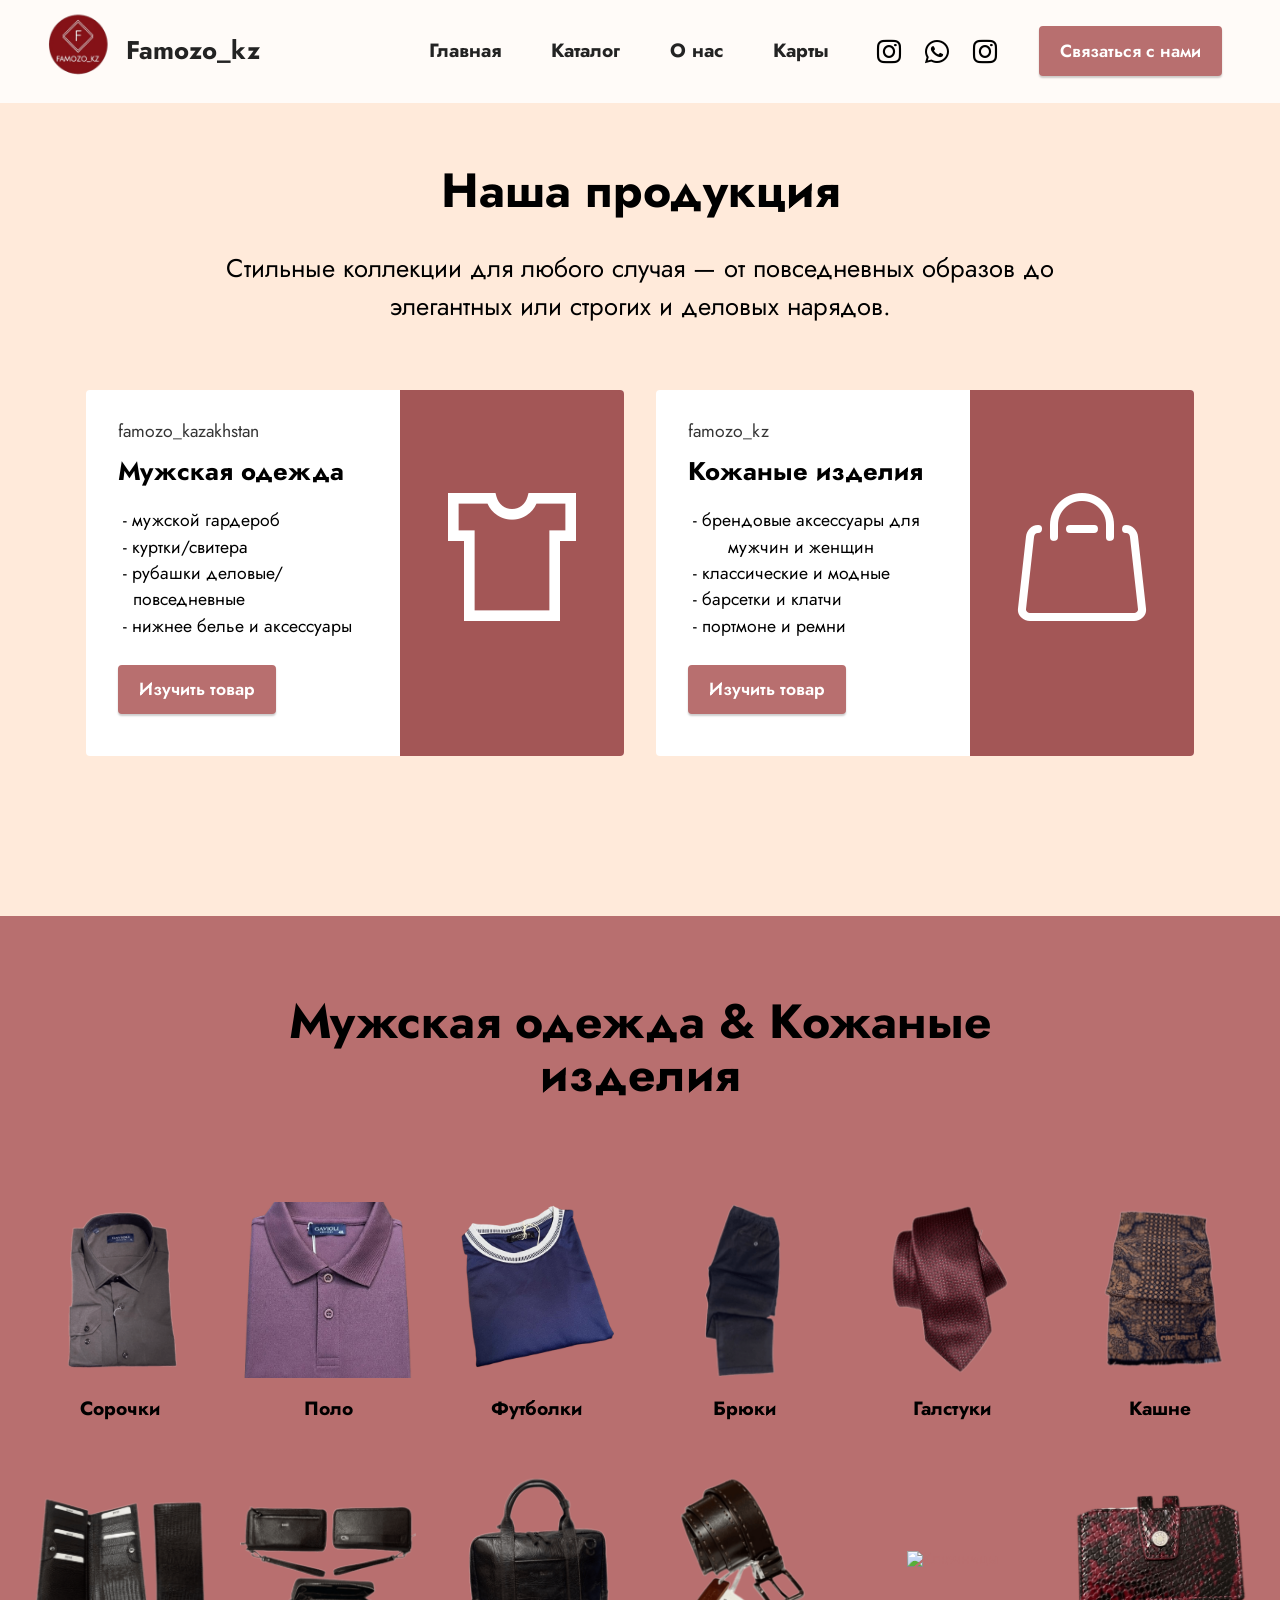
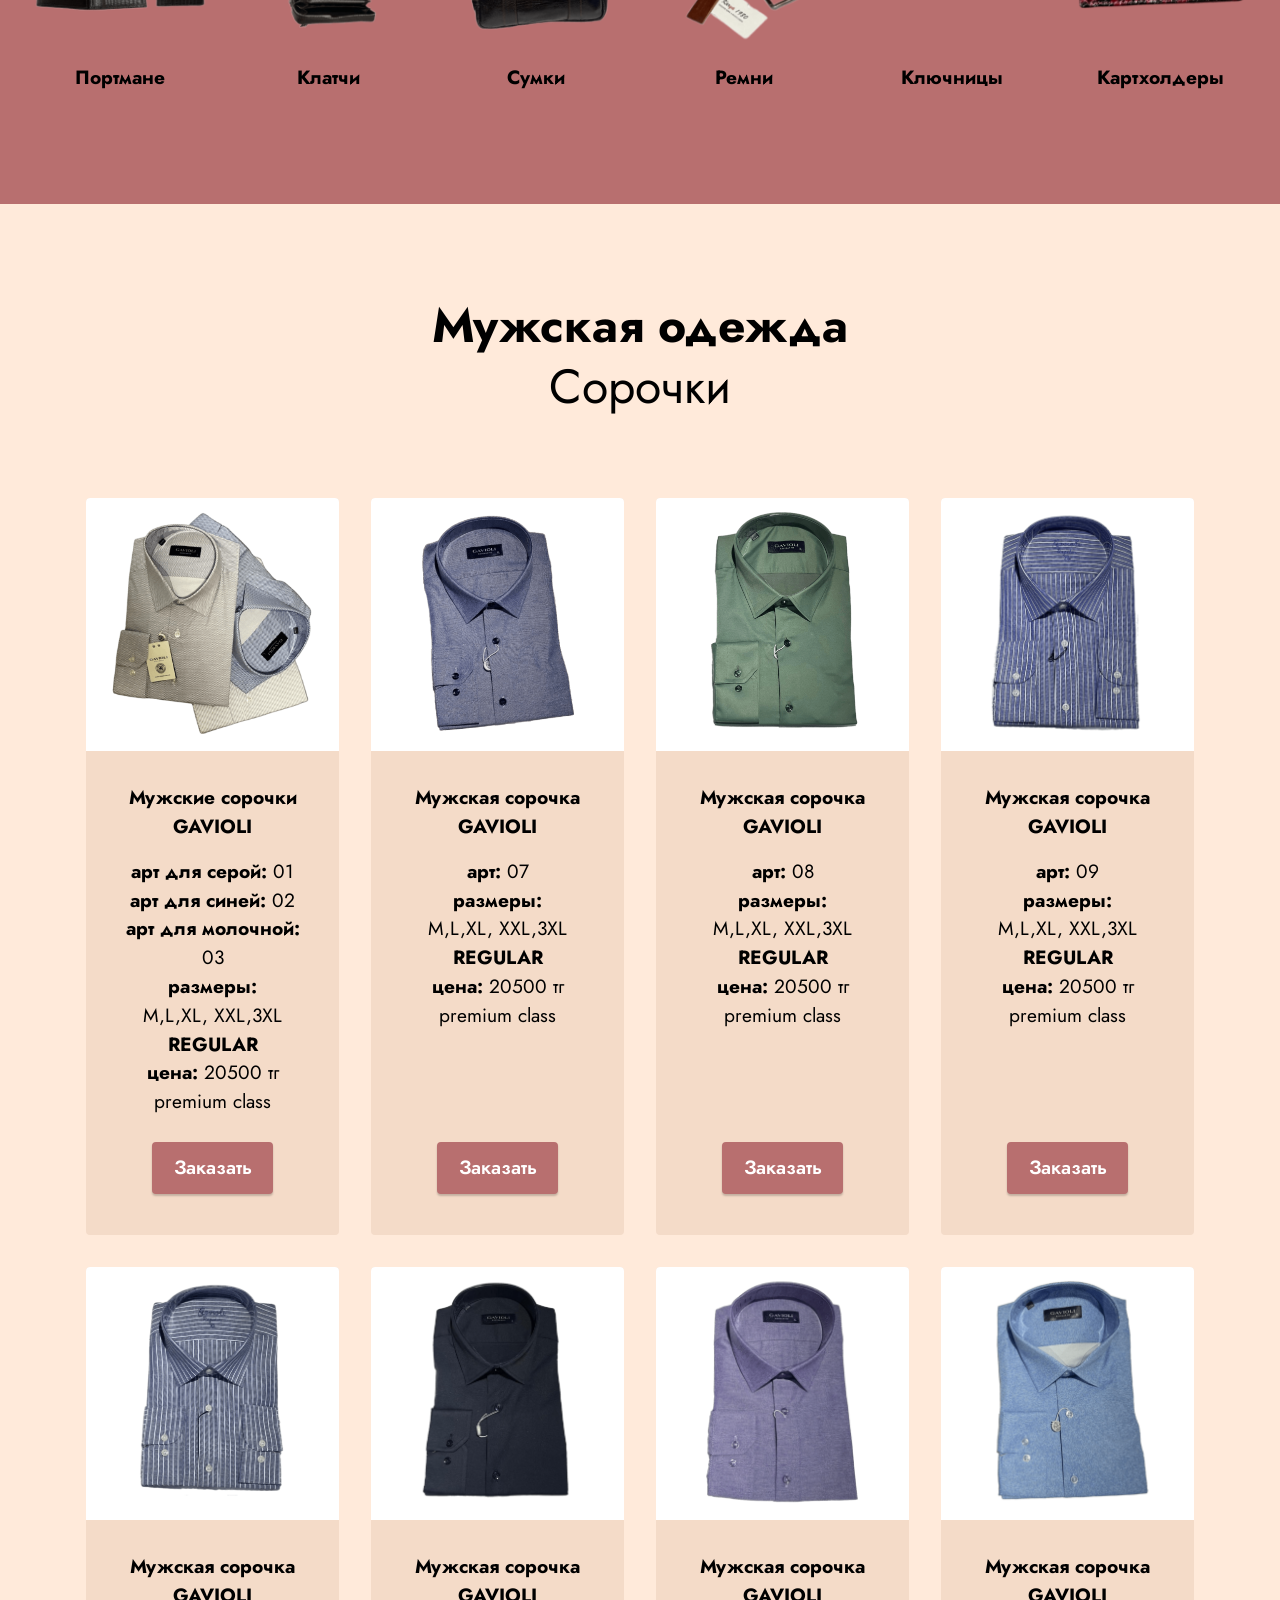
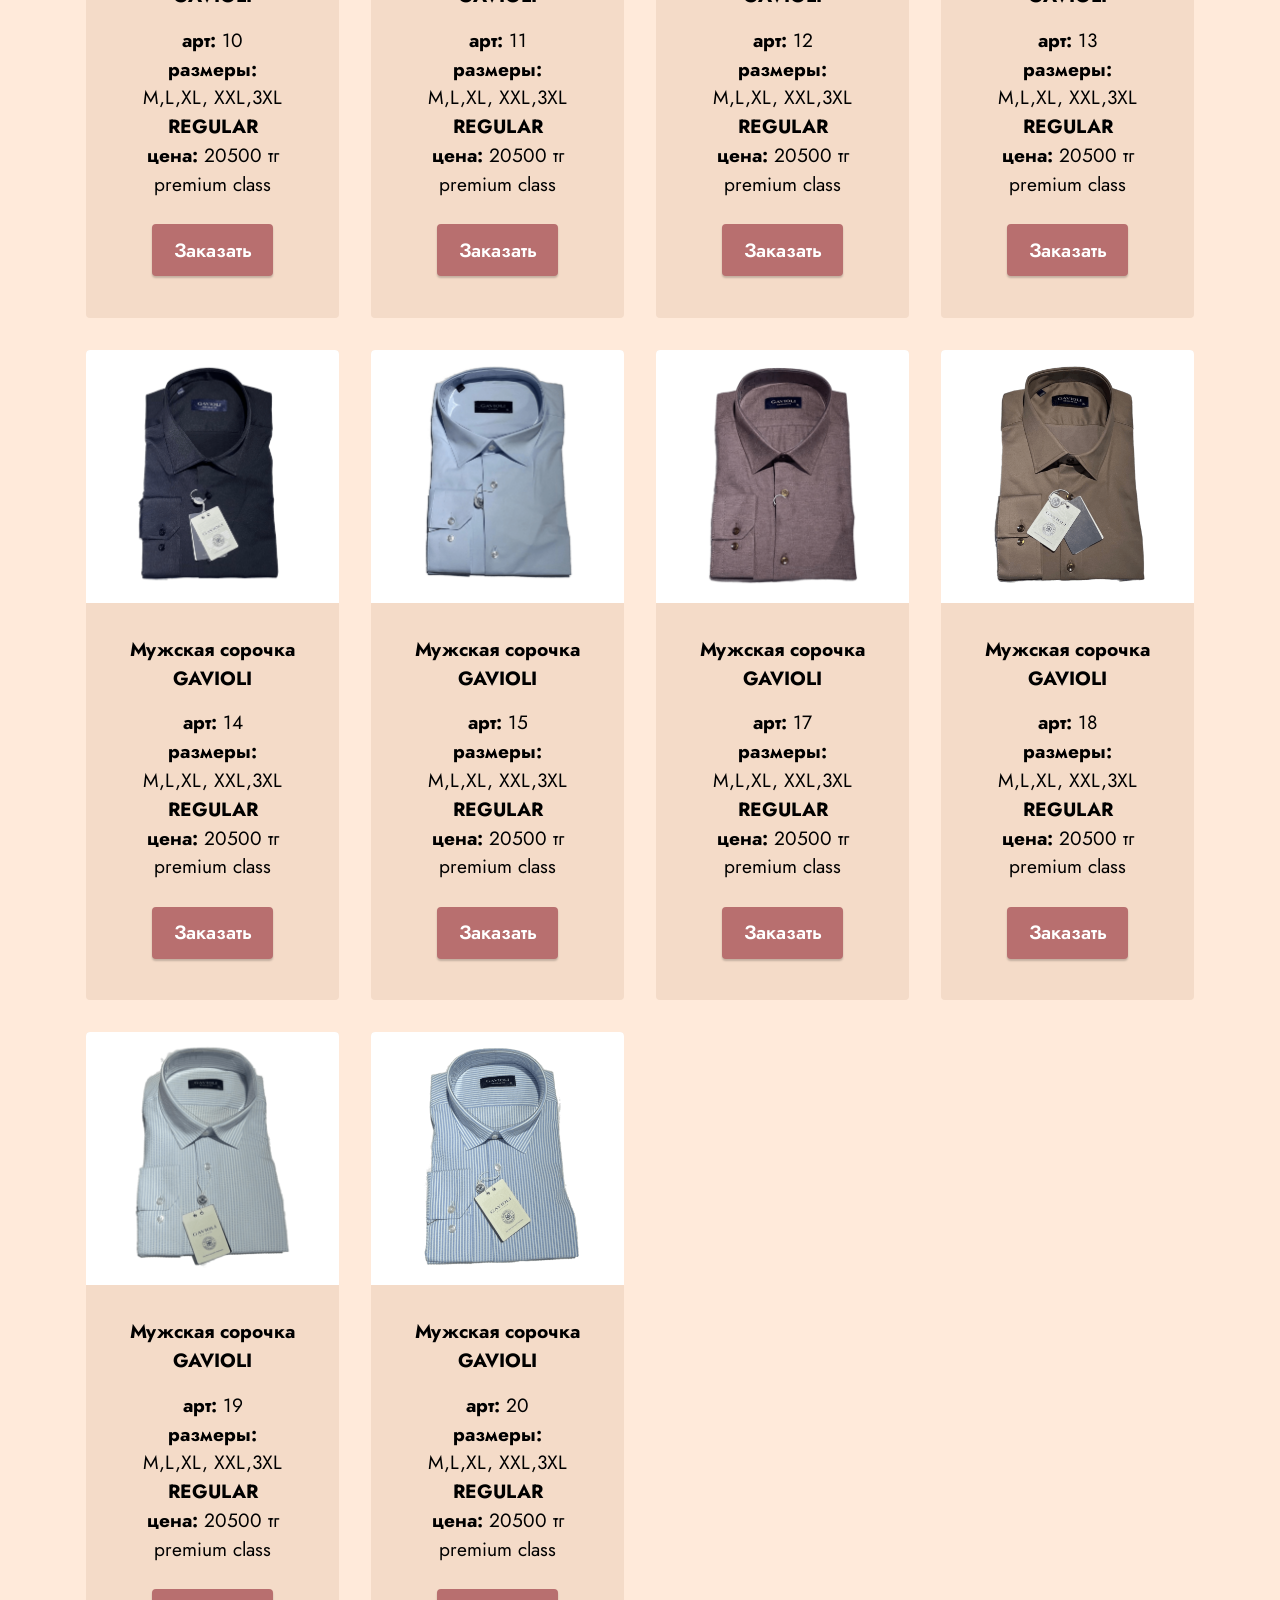
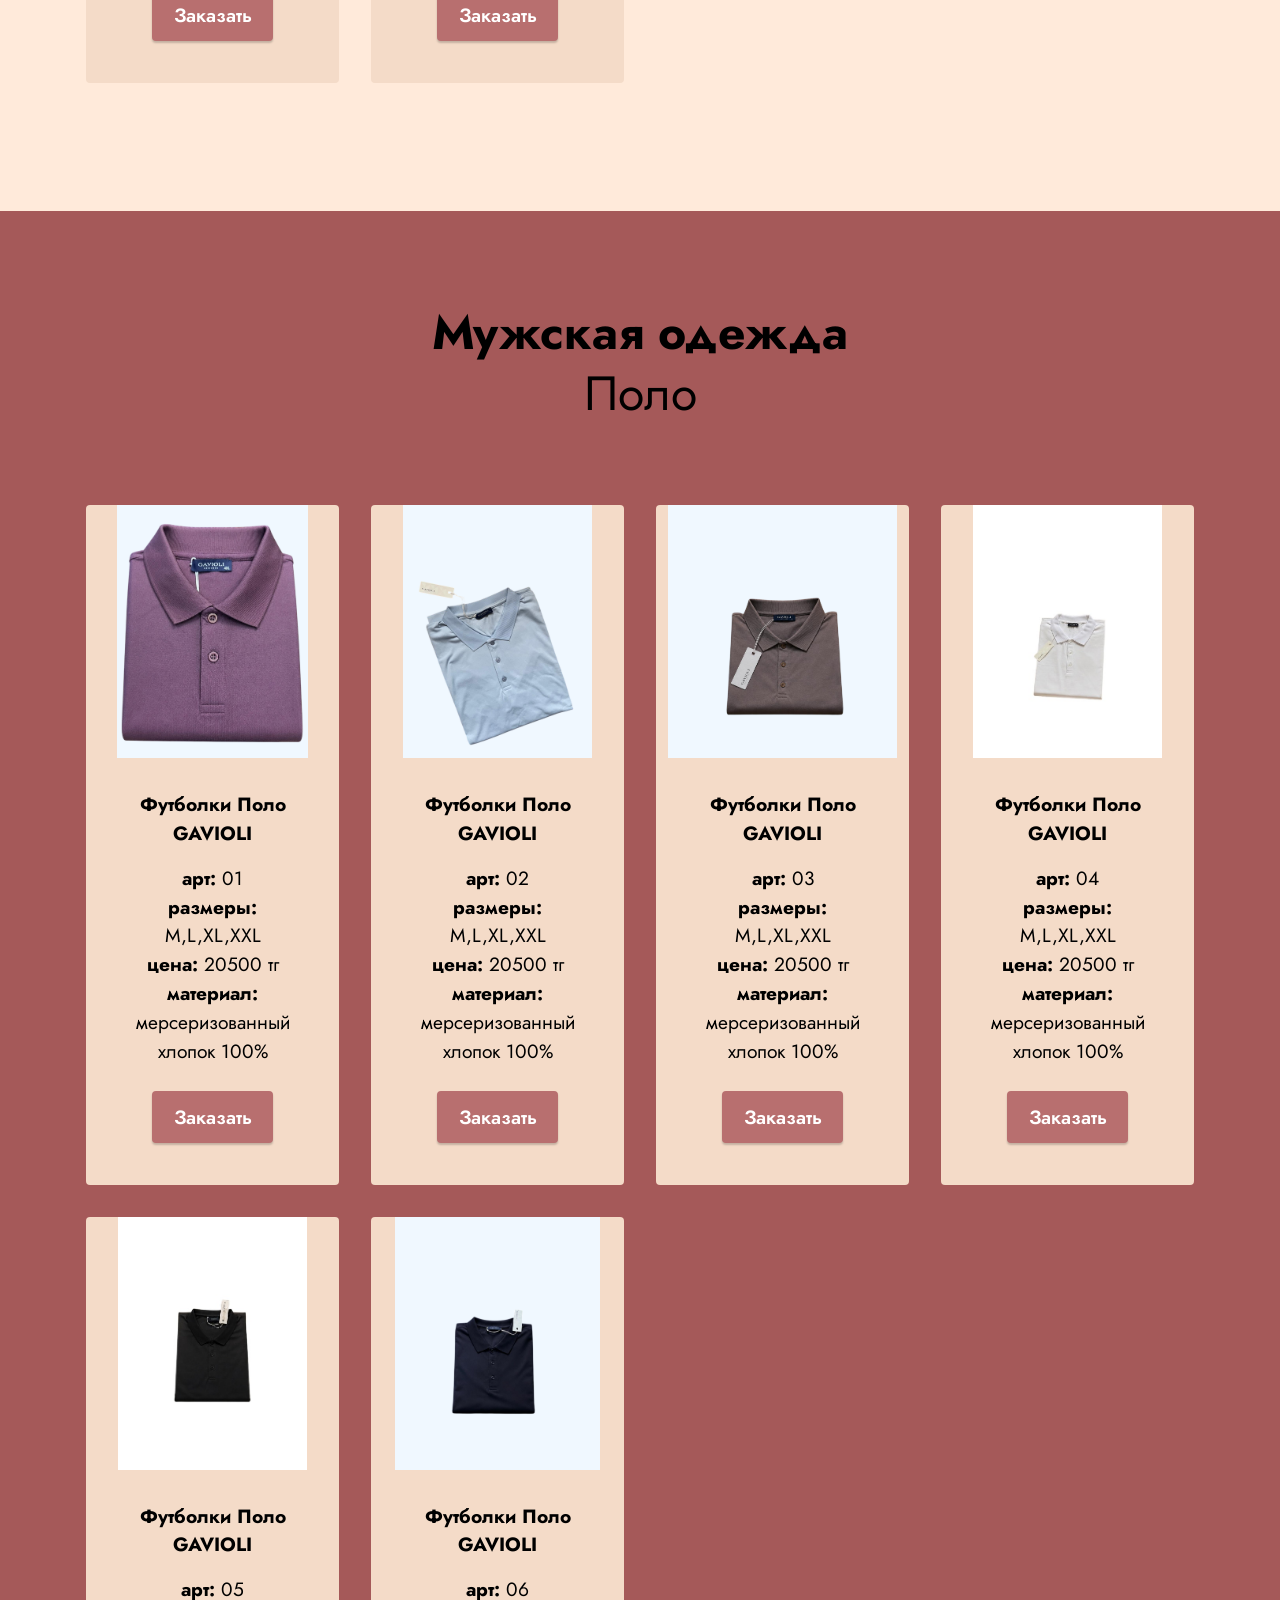
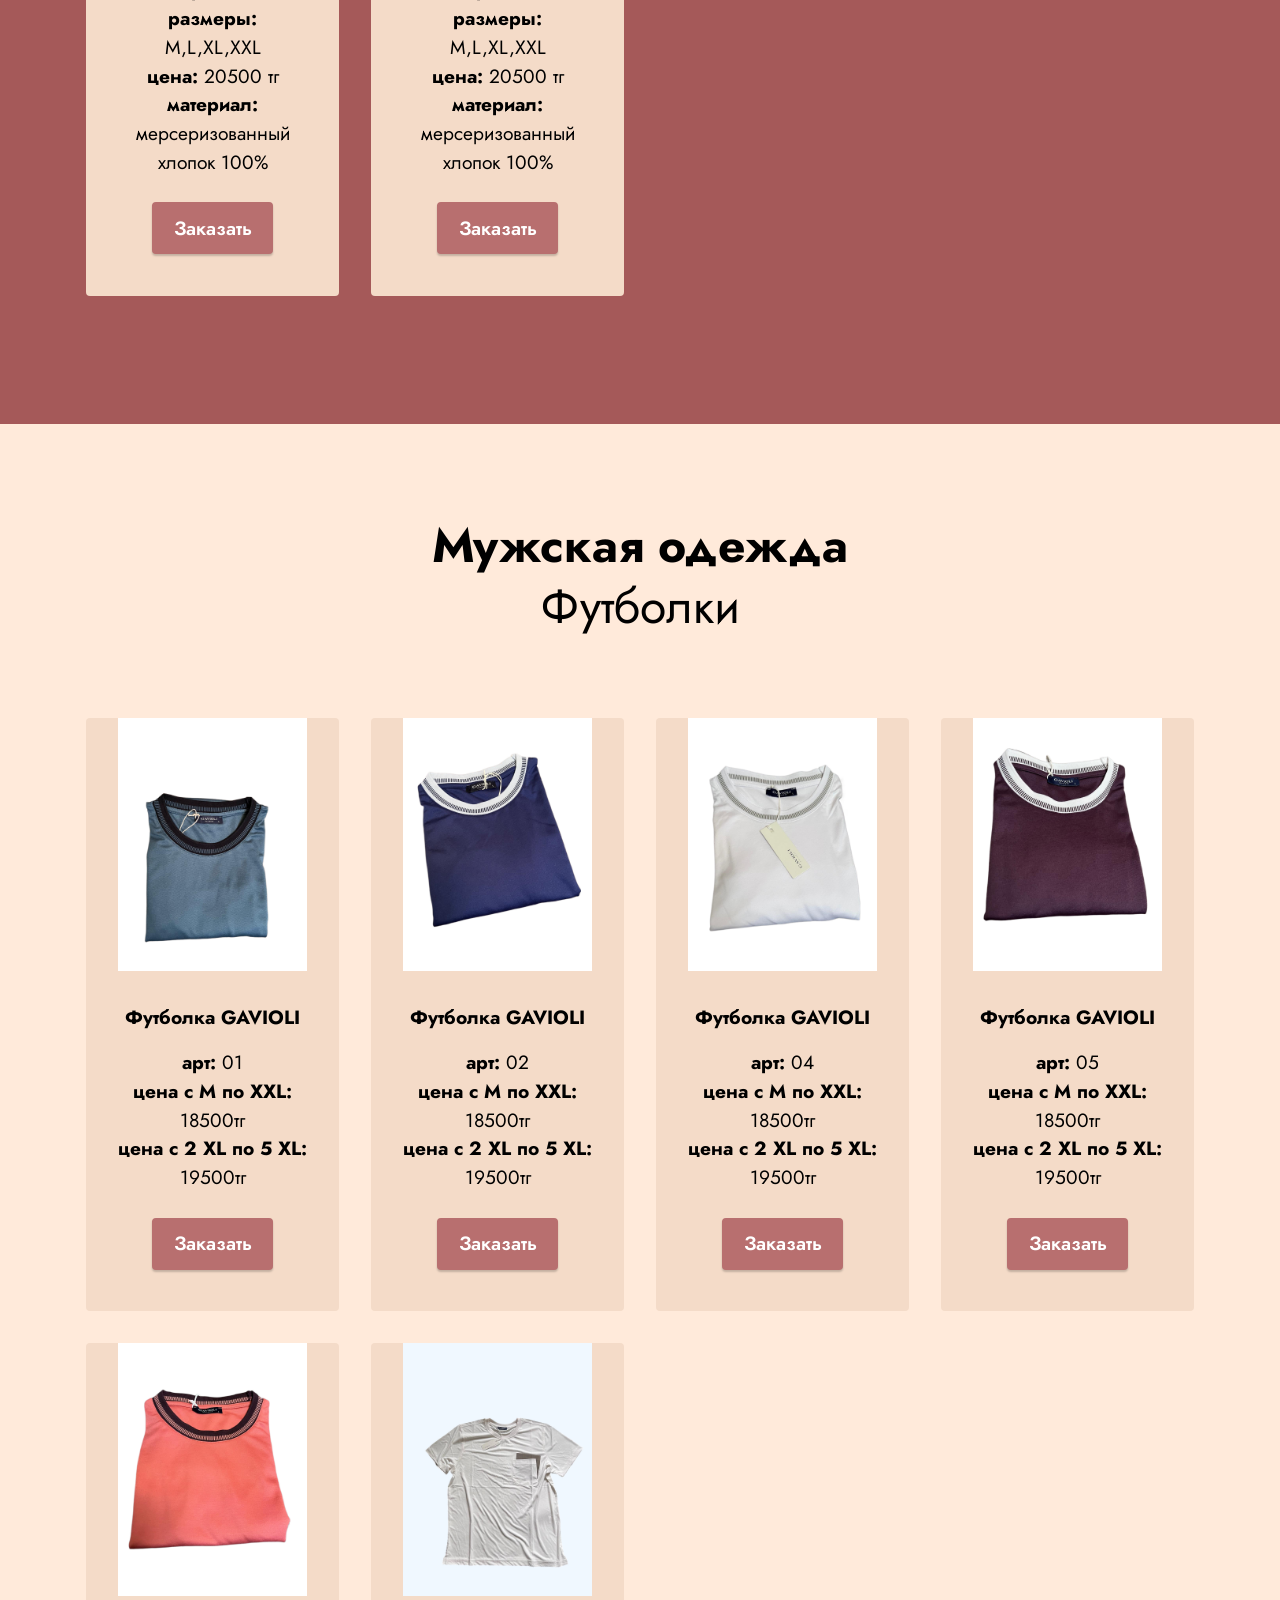
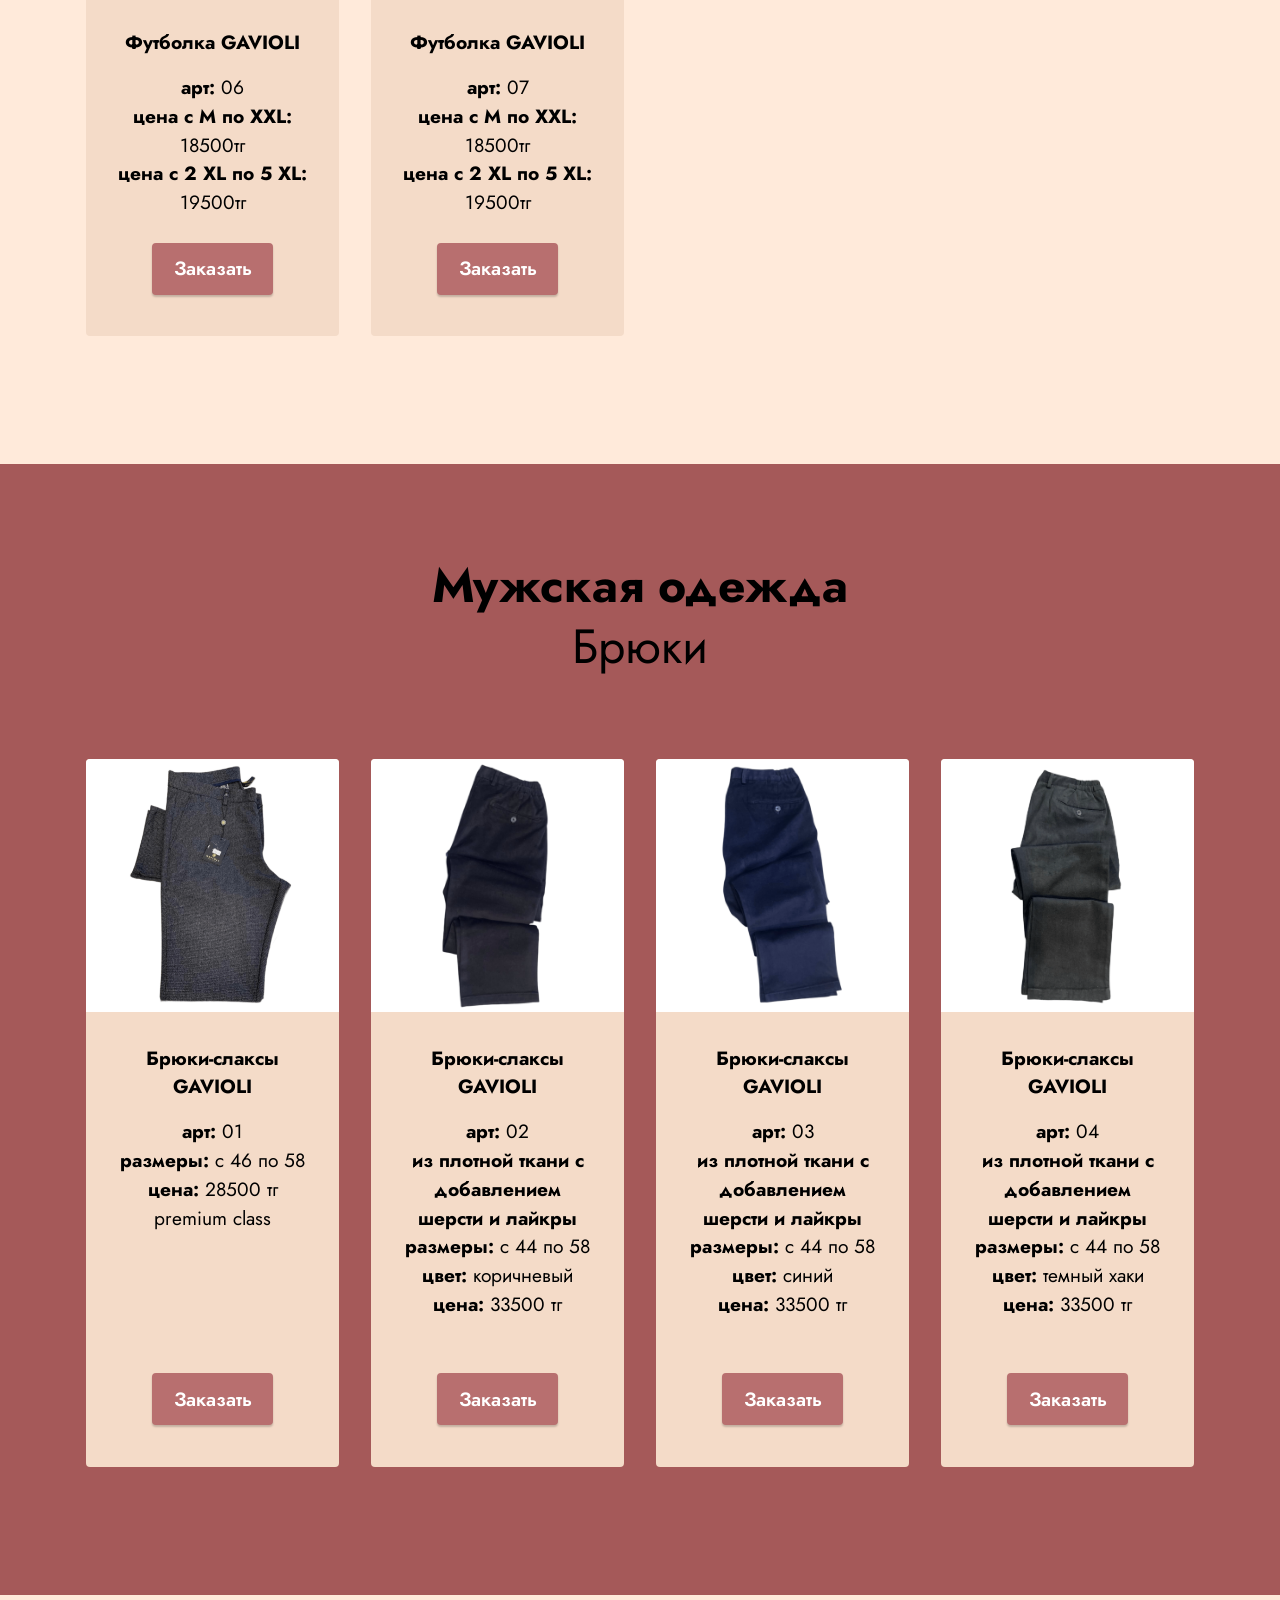
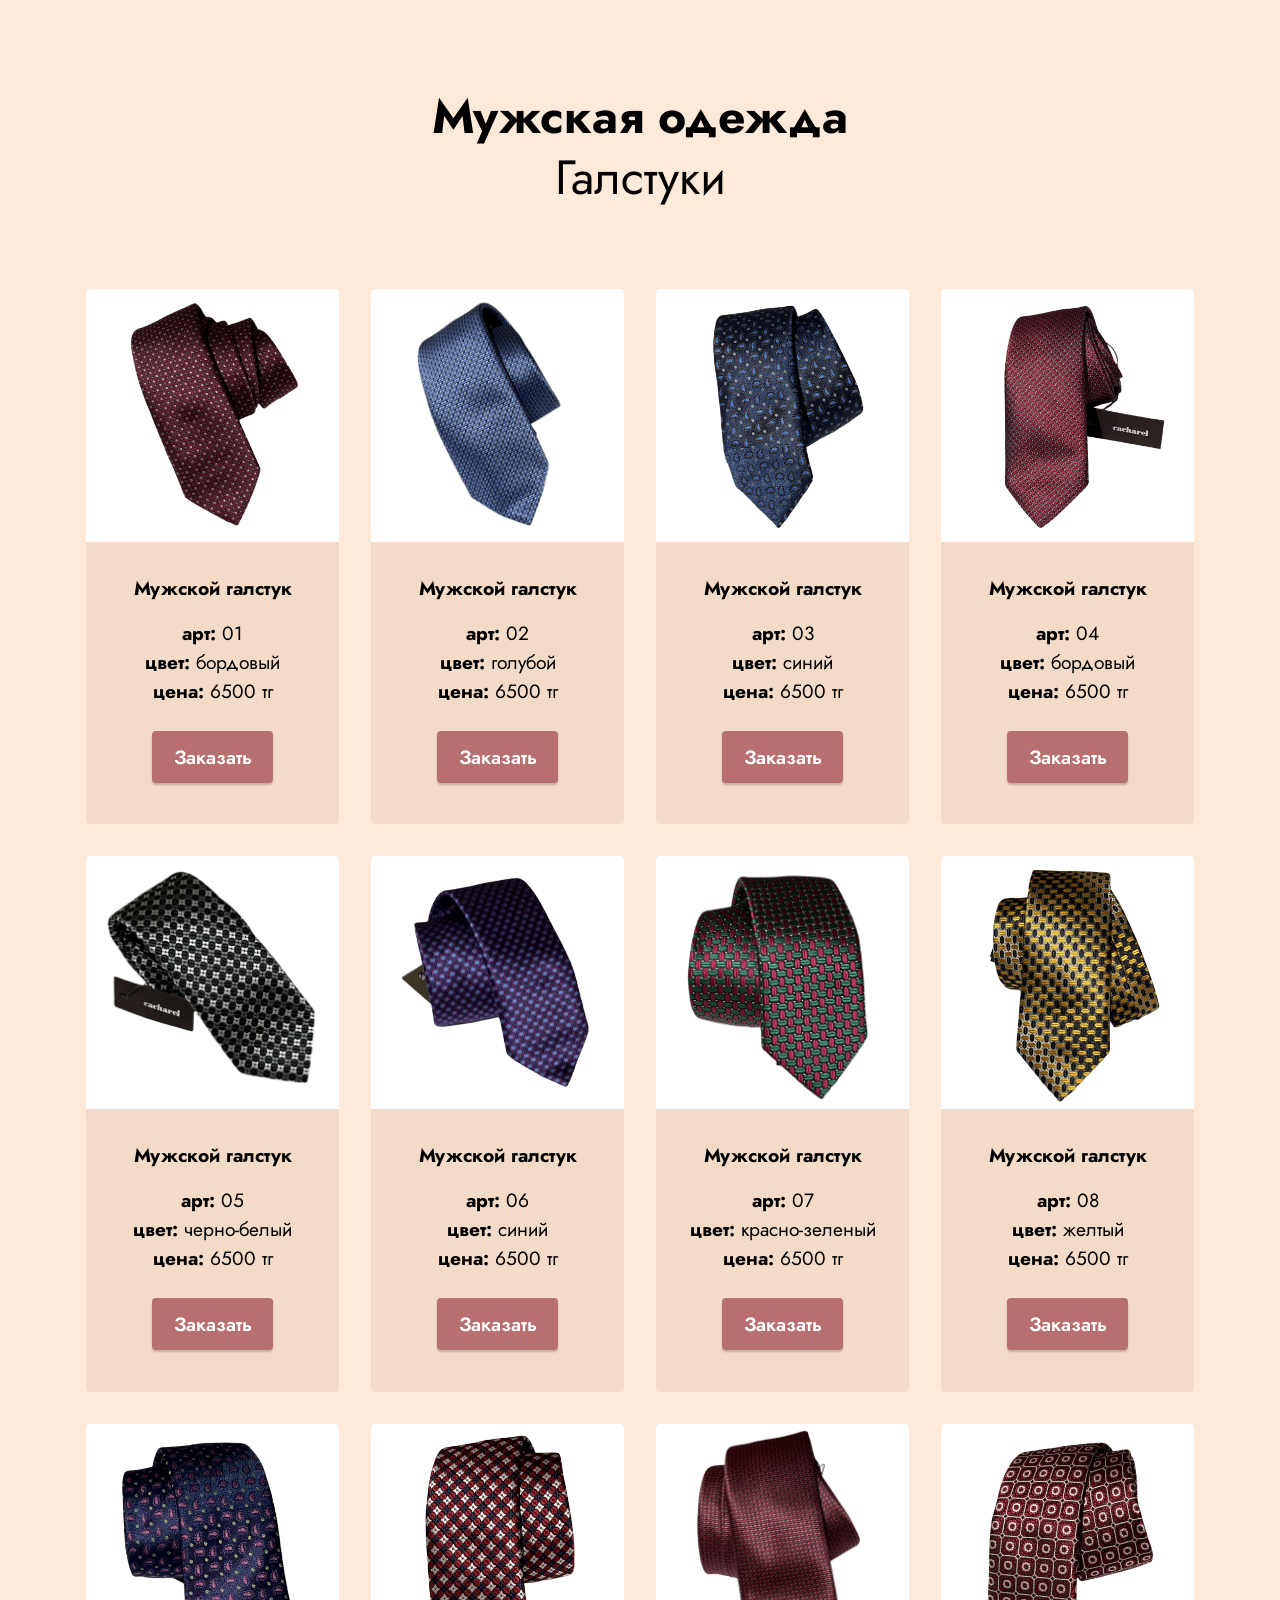
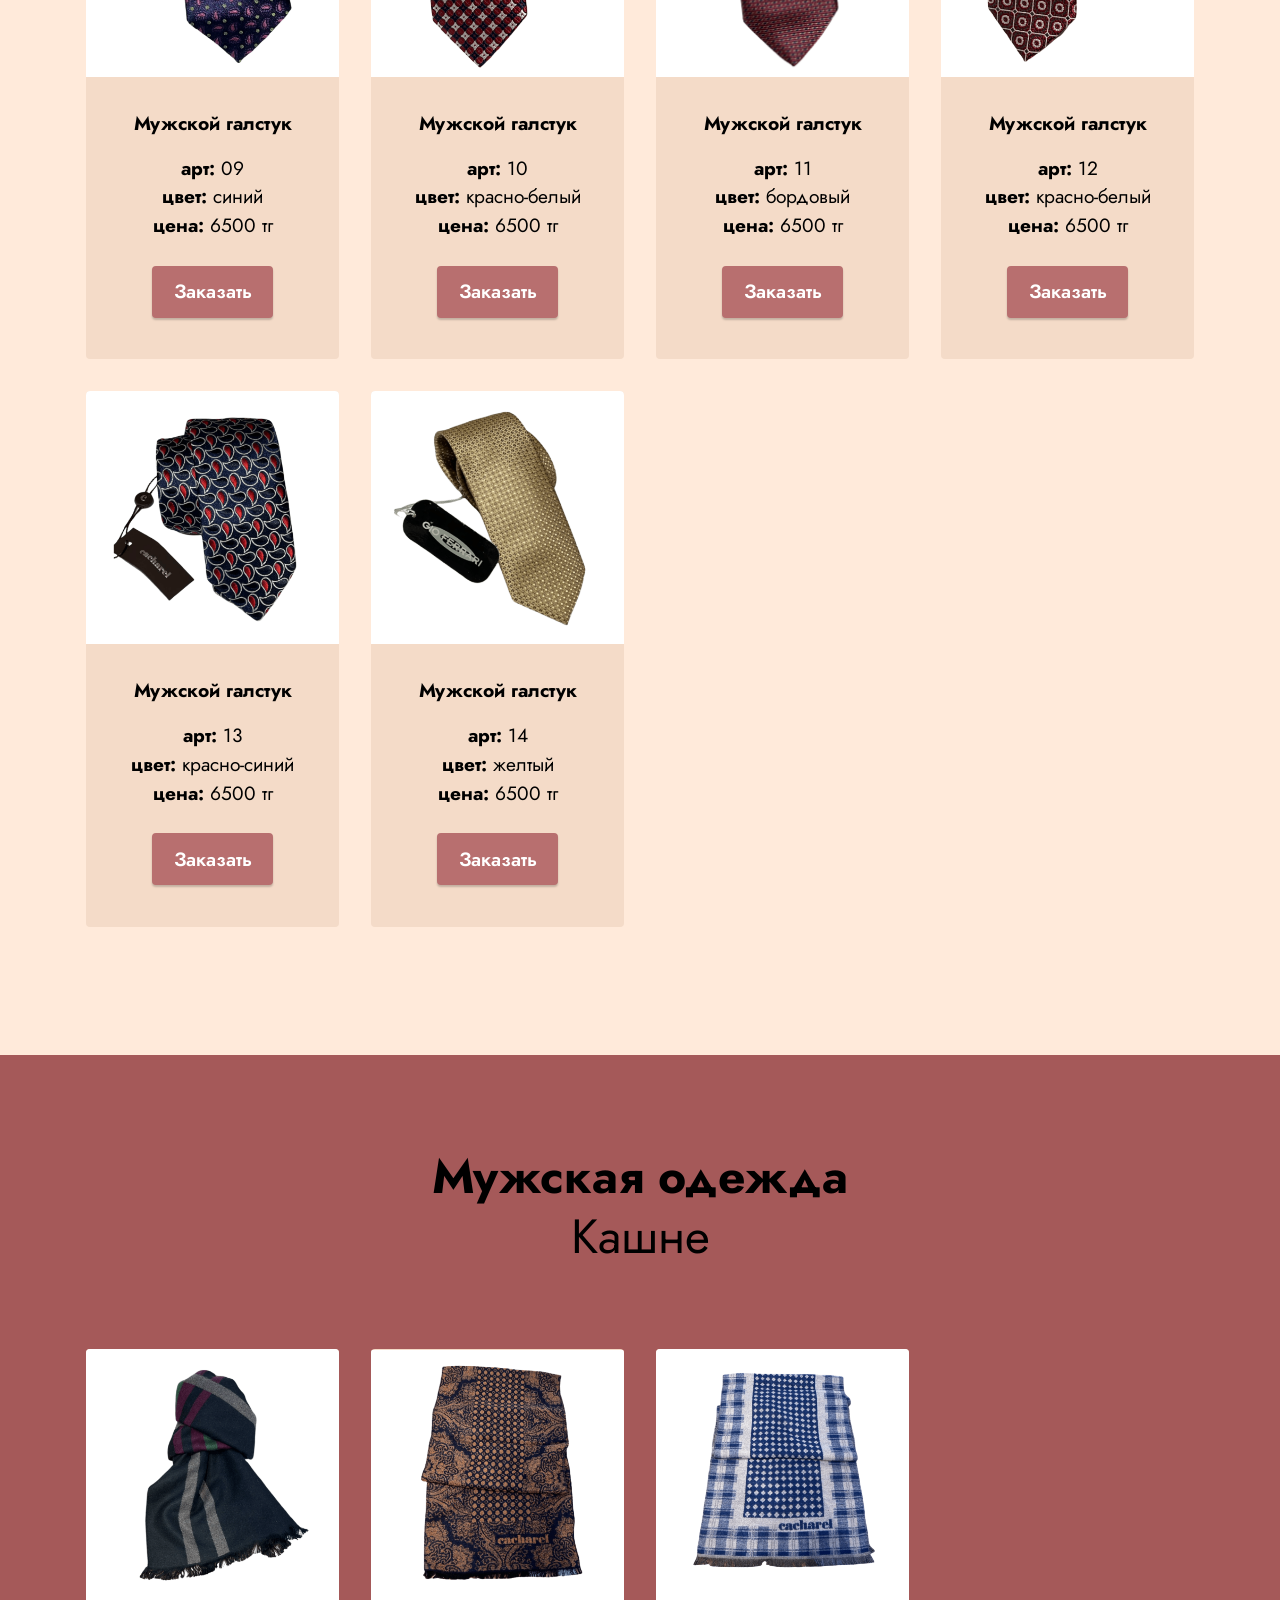
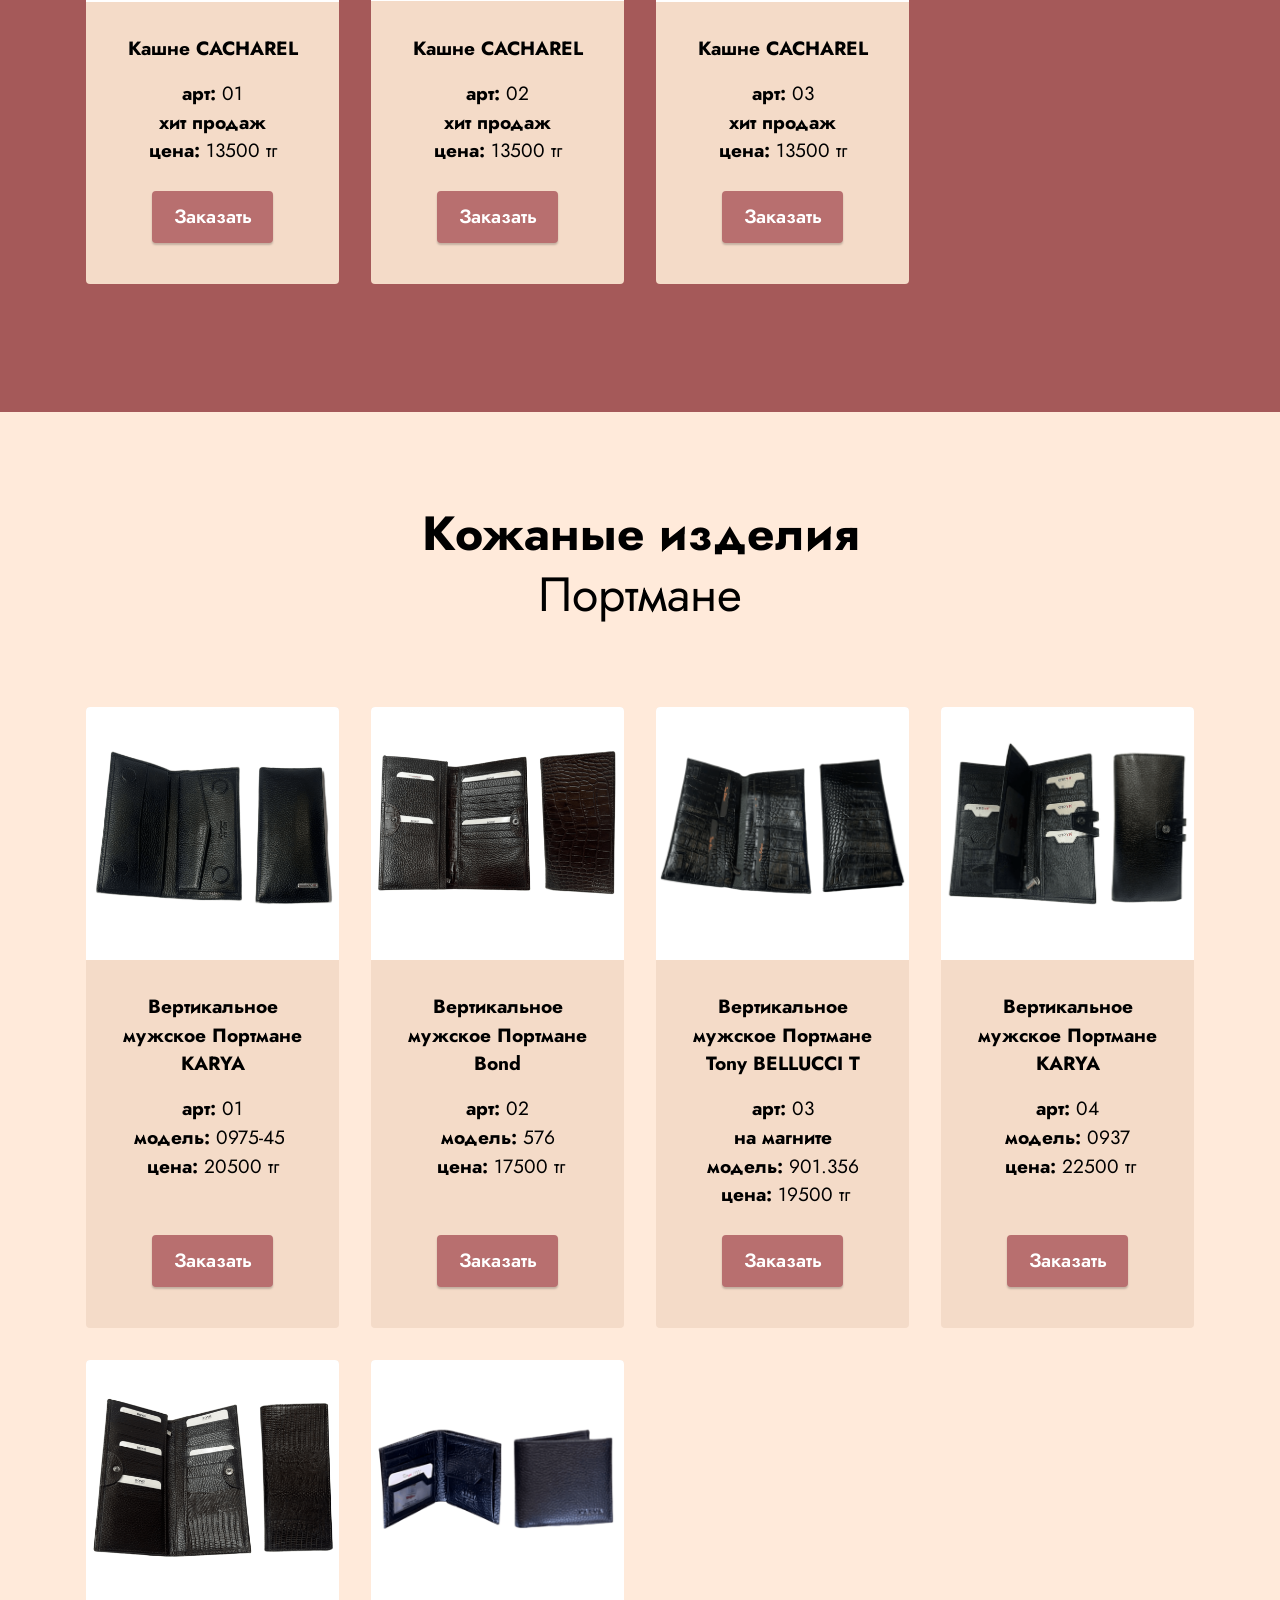
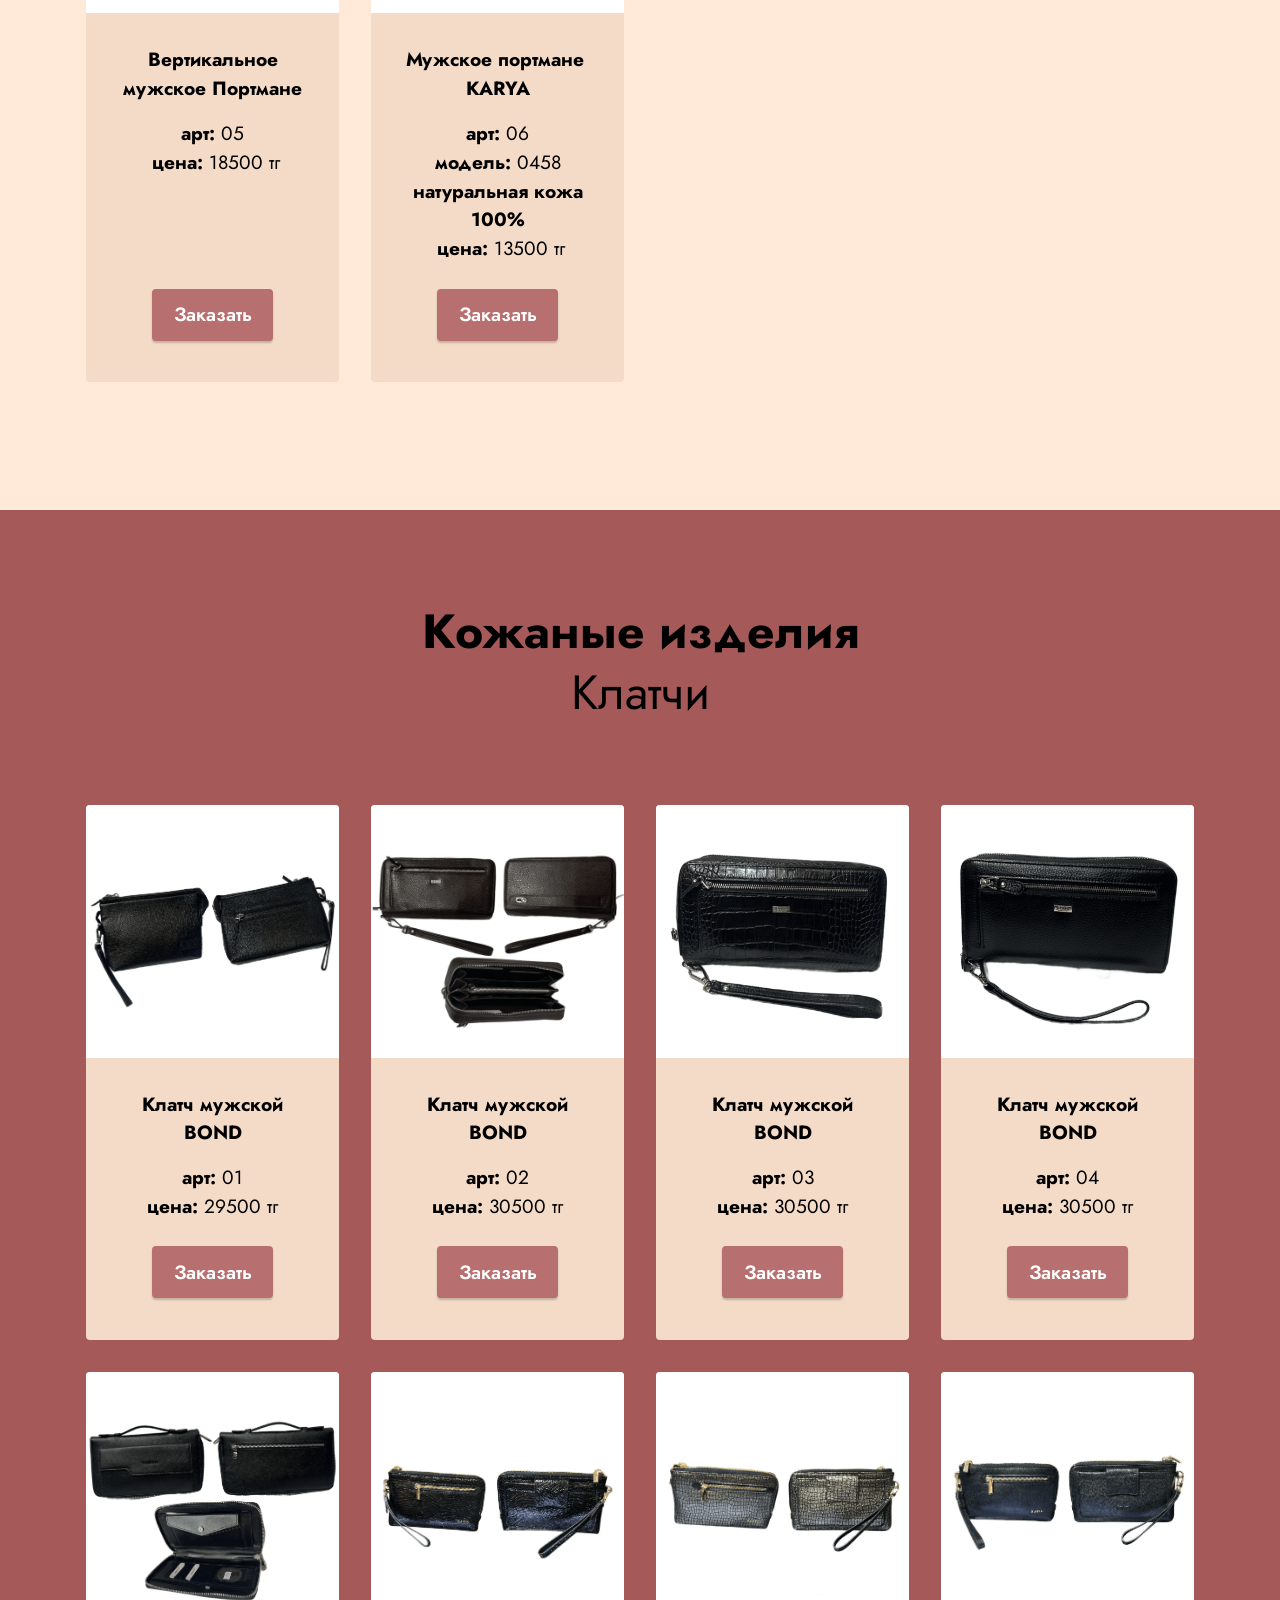
==== commit adca079d: "catalog fix correct" ====
--- a/catalog.html
+++ b/catalog.html
@@ -457,6 +457,7 @@
 <!-- WhatsApp кнопки обрабатываются в assets/catalog-db.js -->
 
 </section>
+<script src="assets/catalog-data.js"></script>
 <script src="assets/catalog-db.js?v=V10_A55959_BUTTONS_WHITE_20260609_2"></script>
 </body>
 </html>
